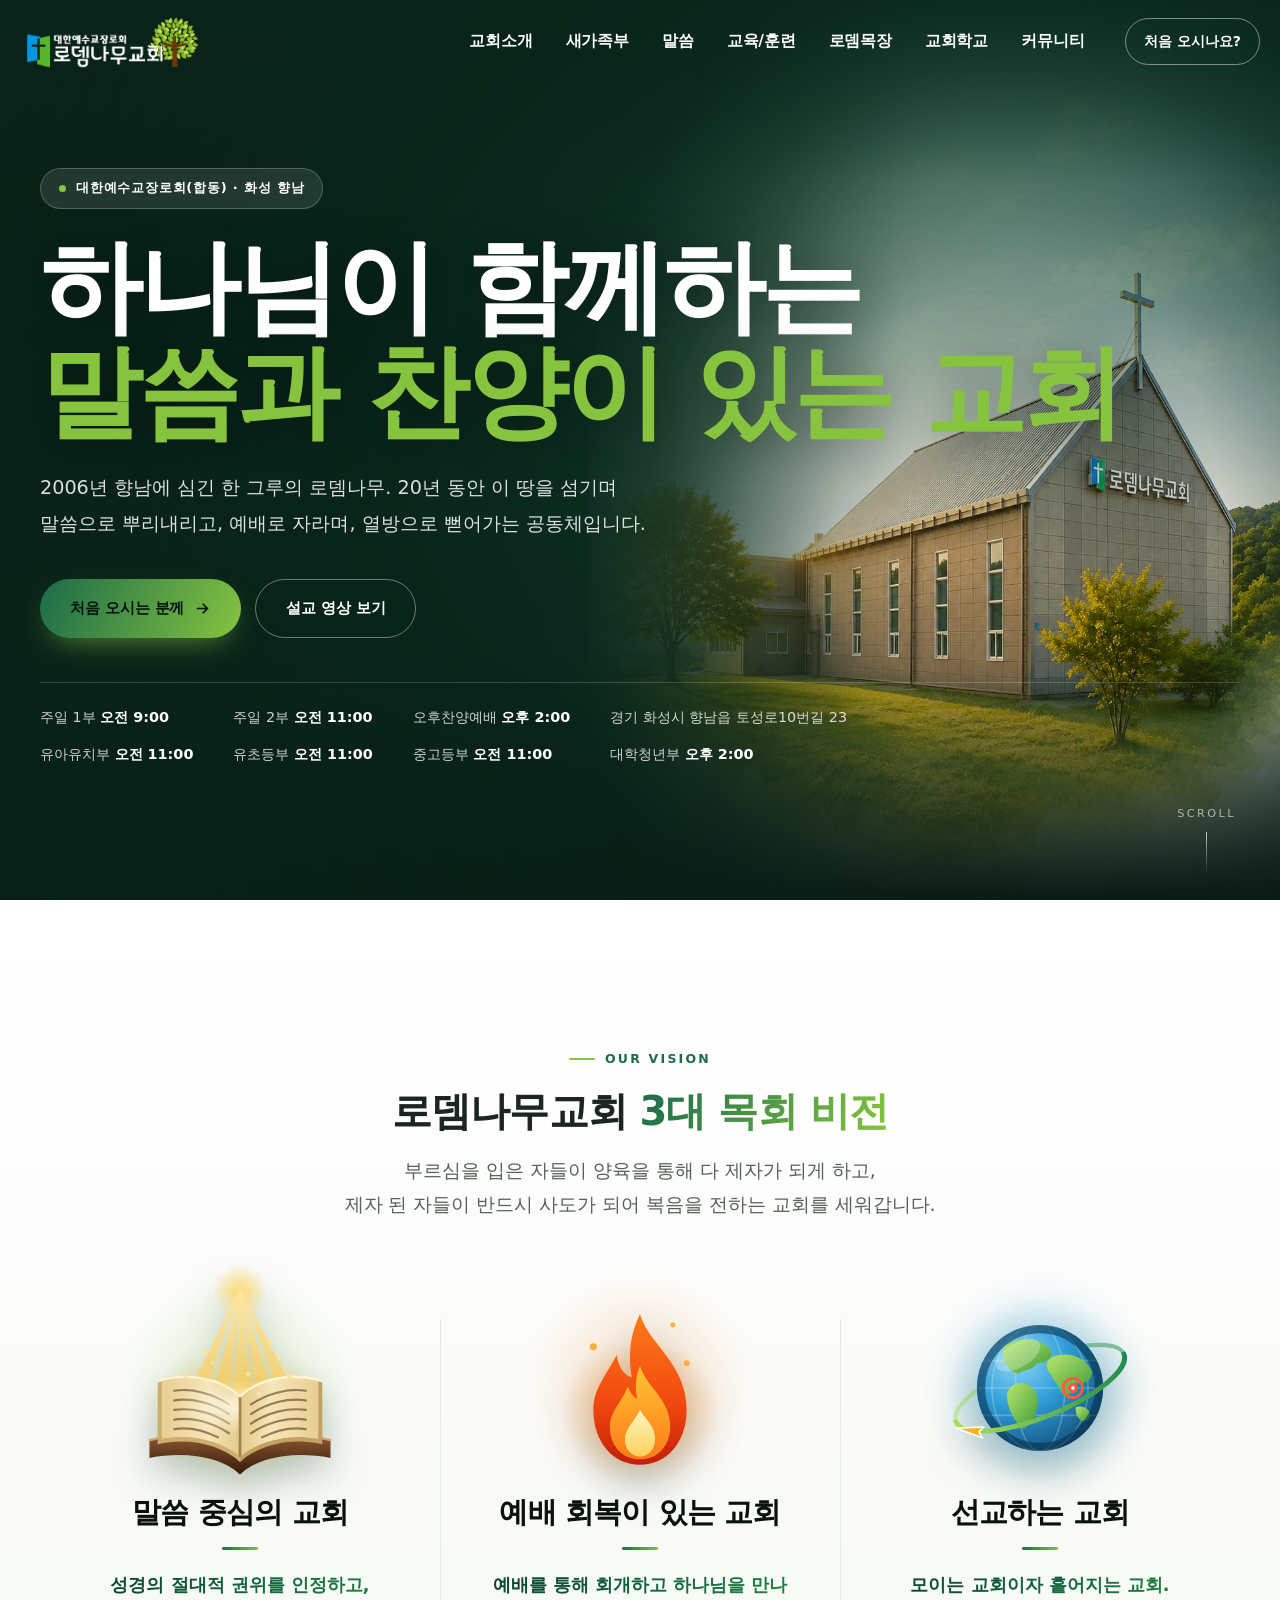
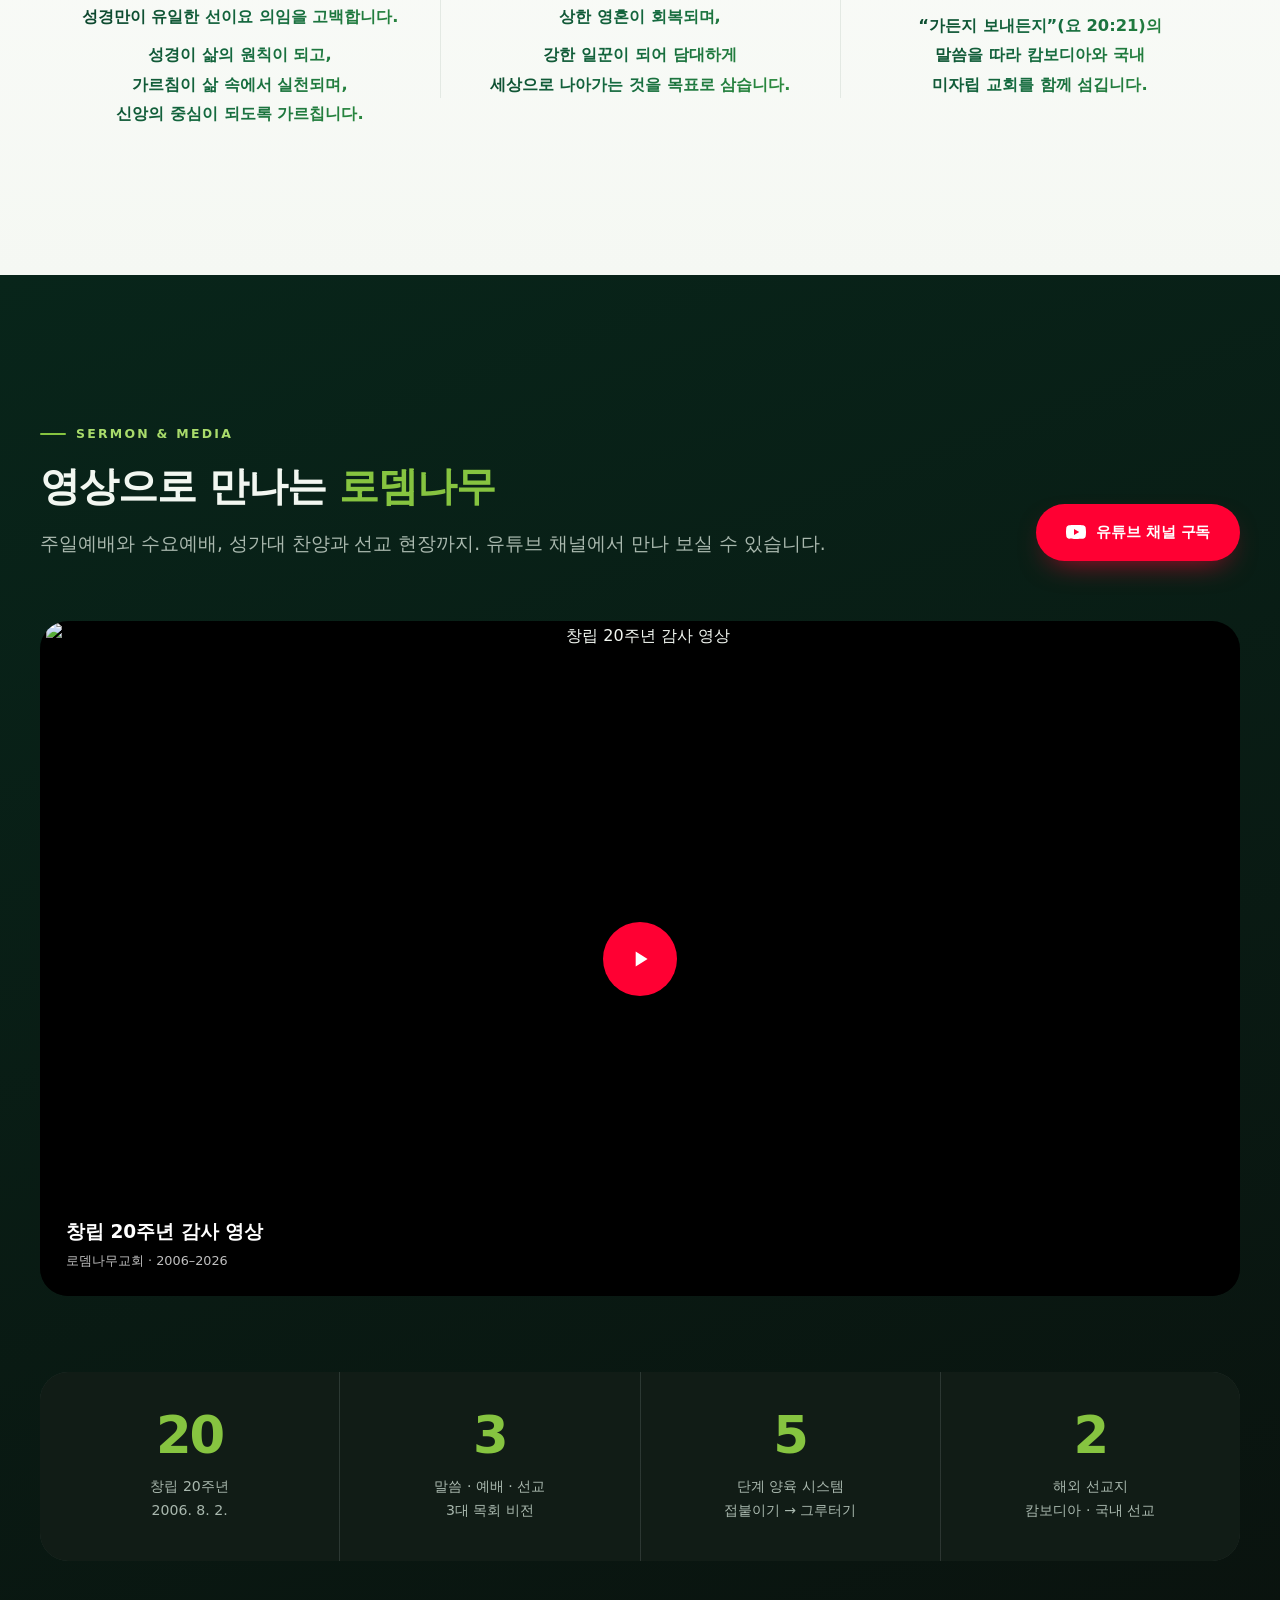
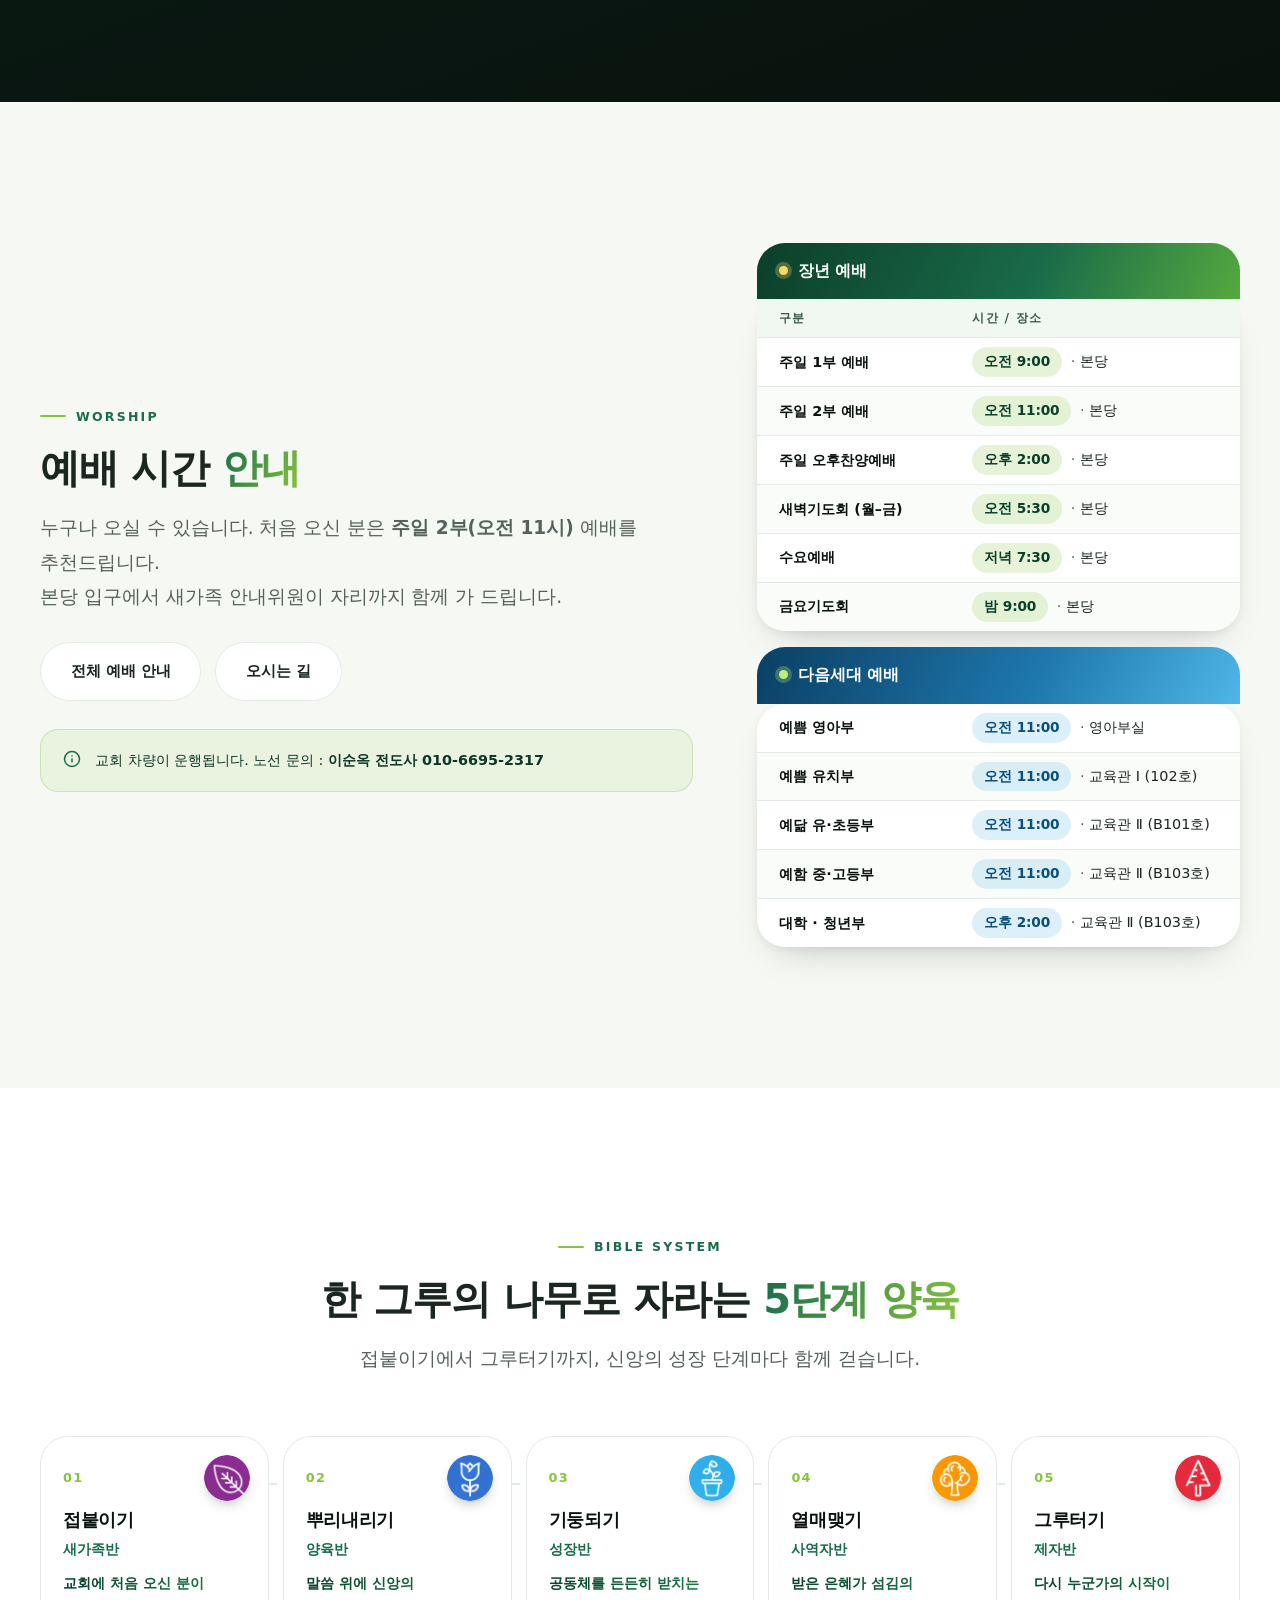
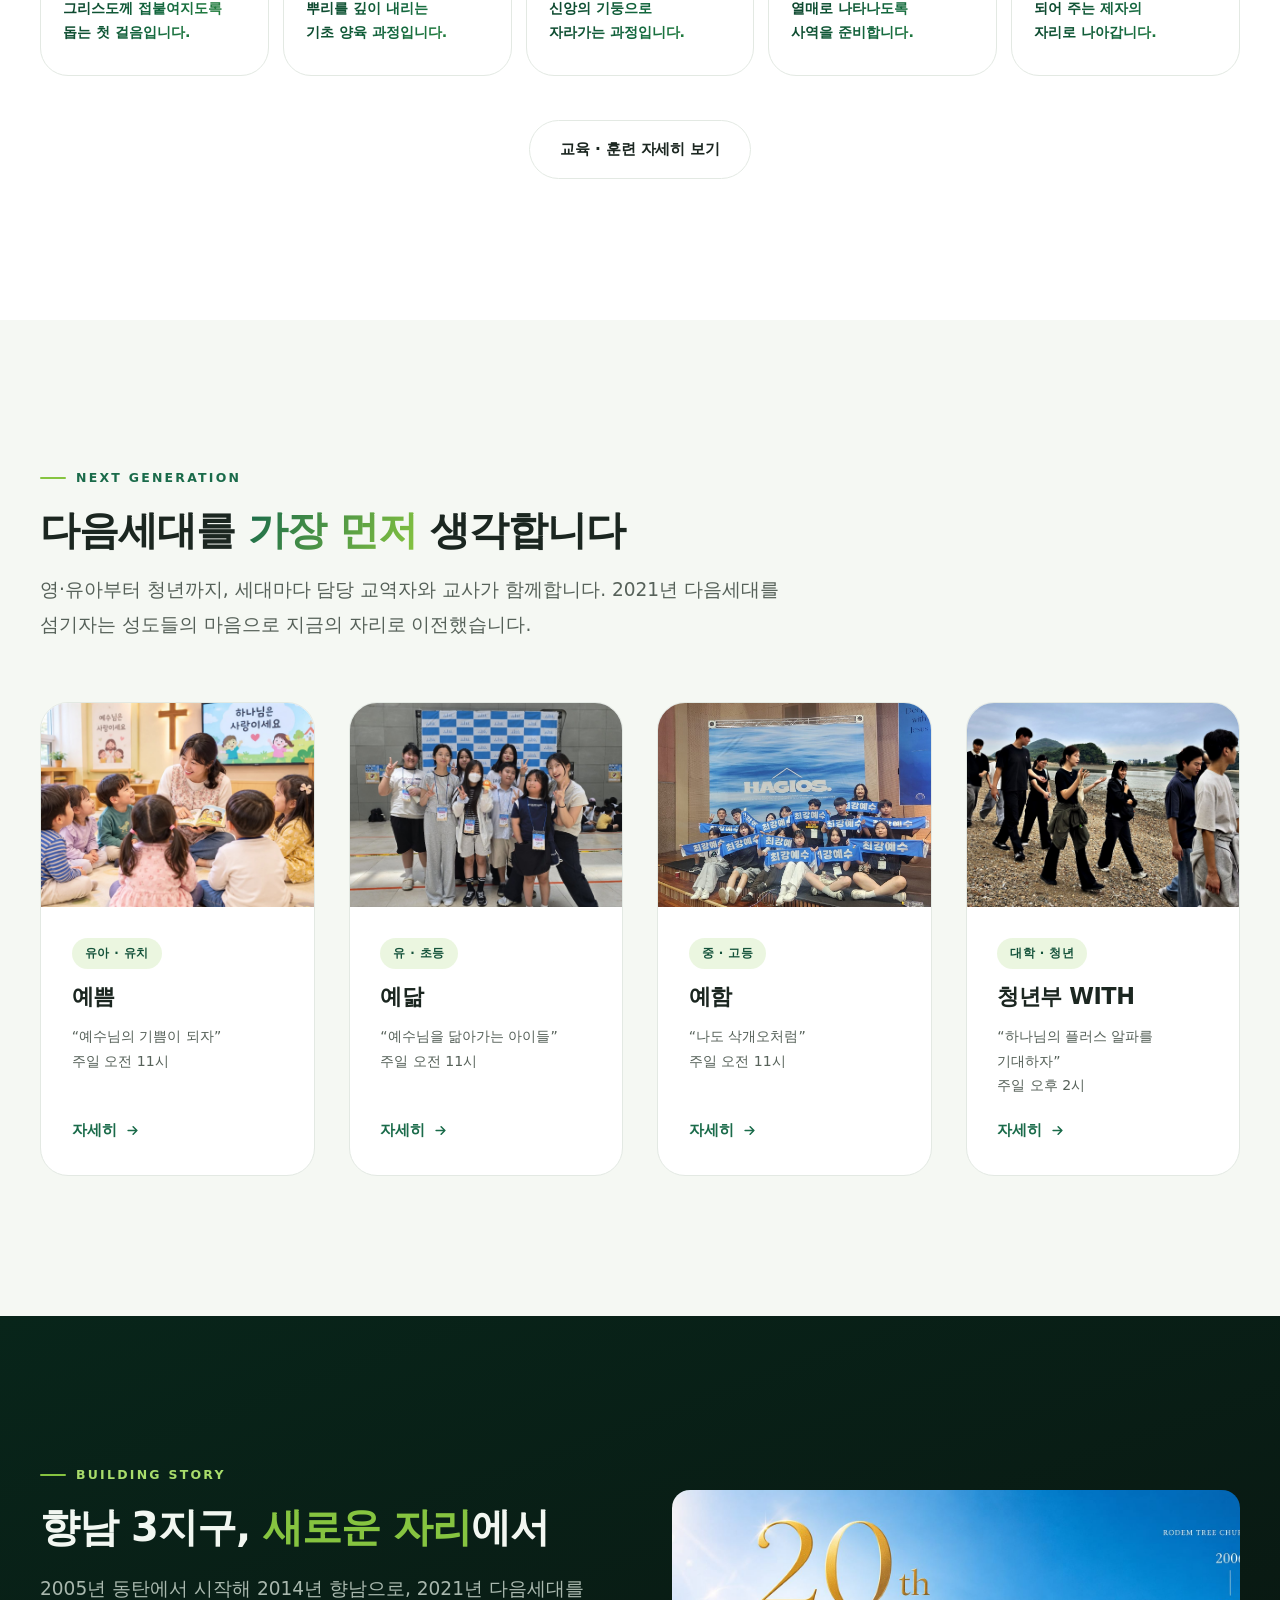
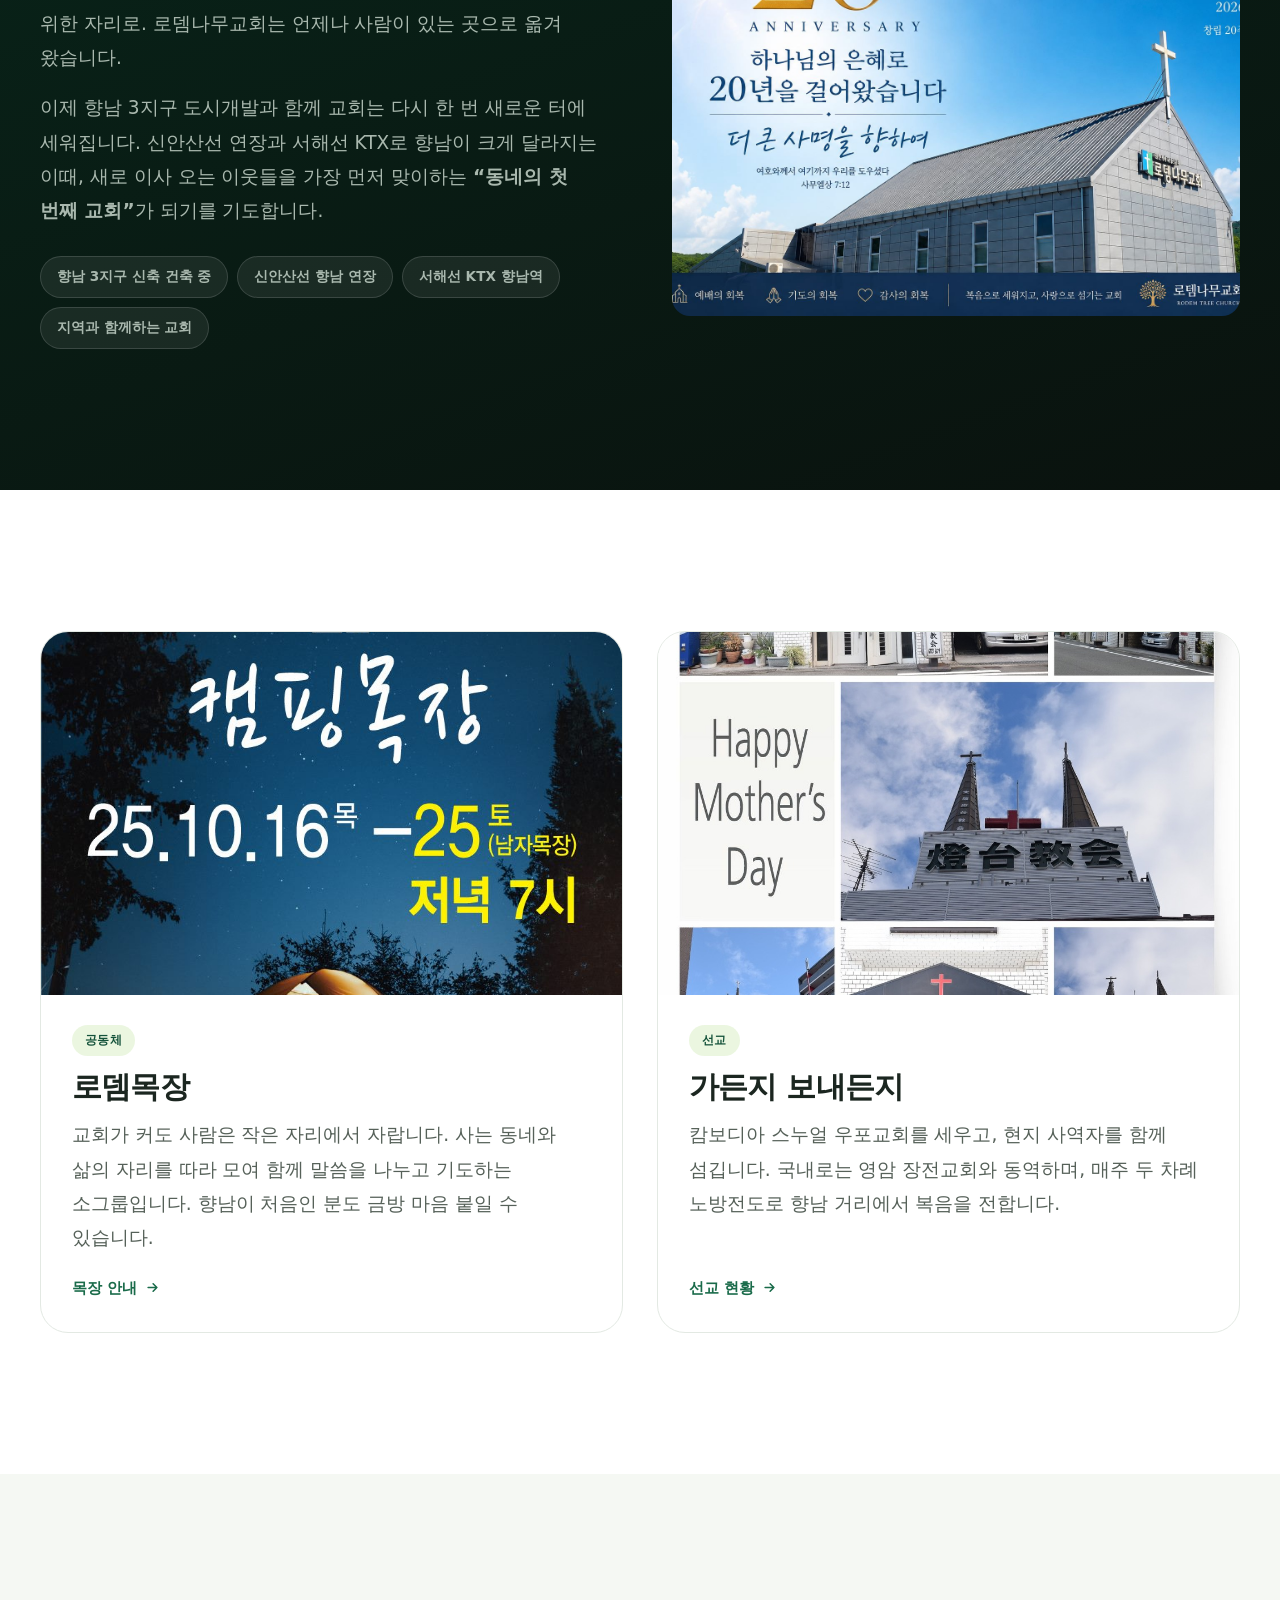
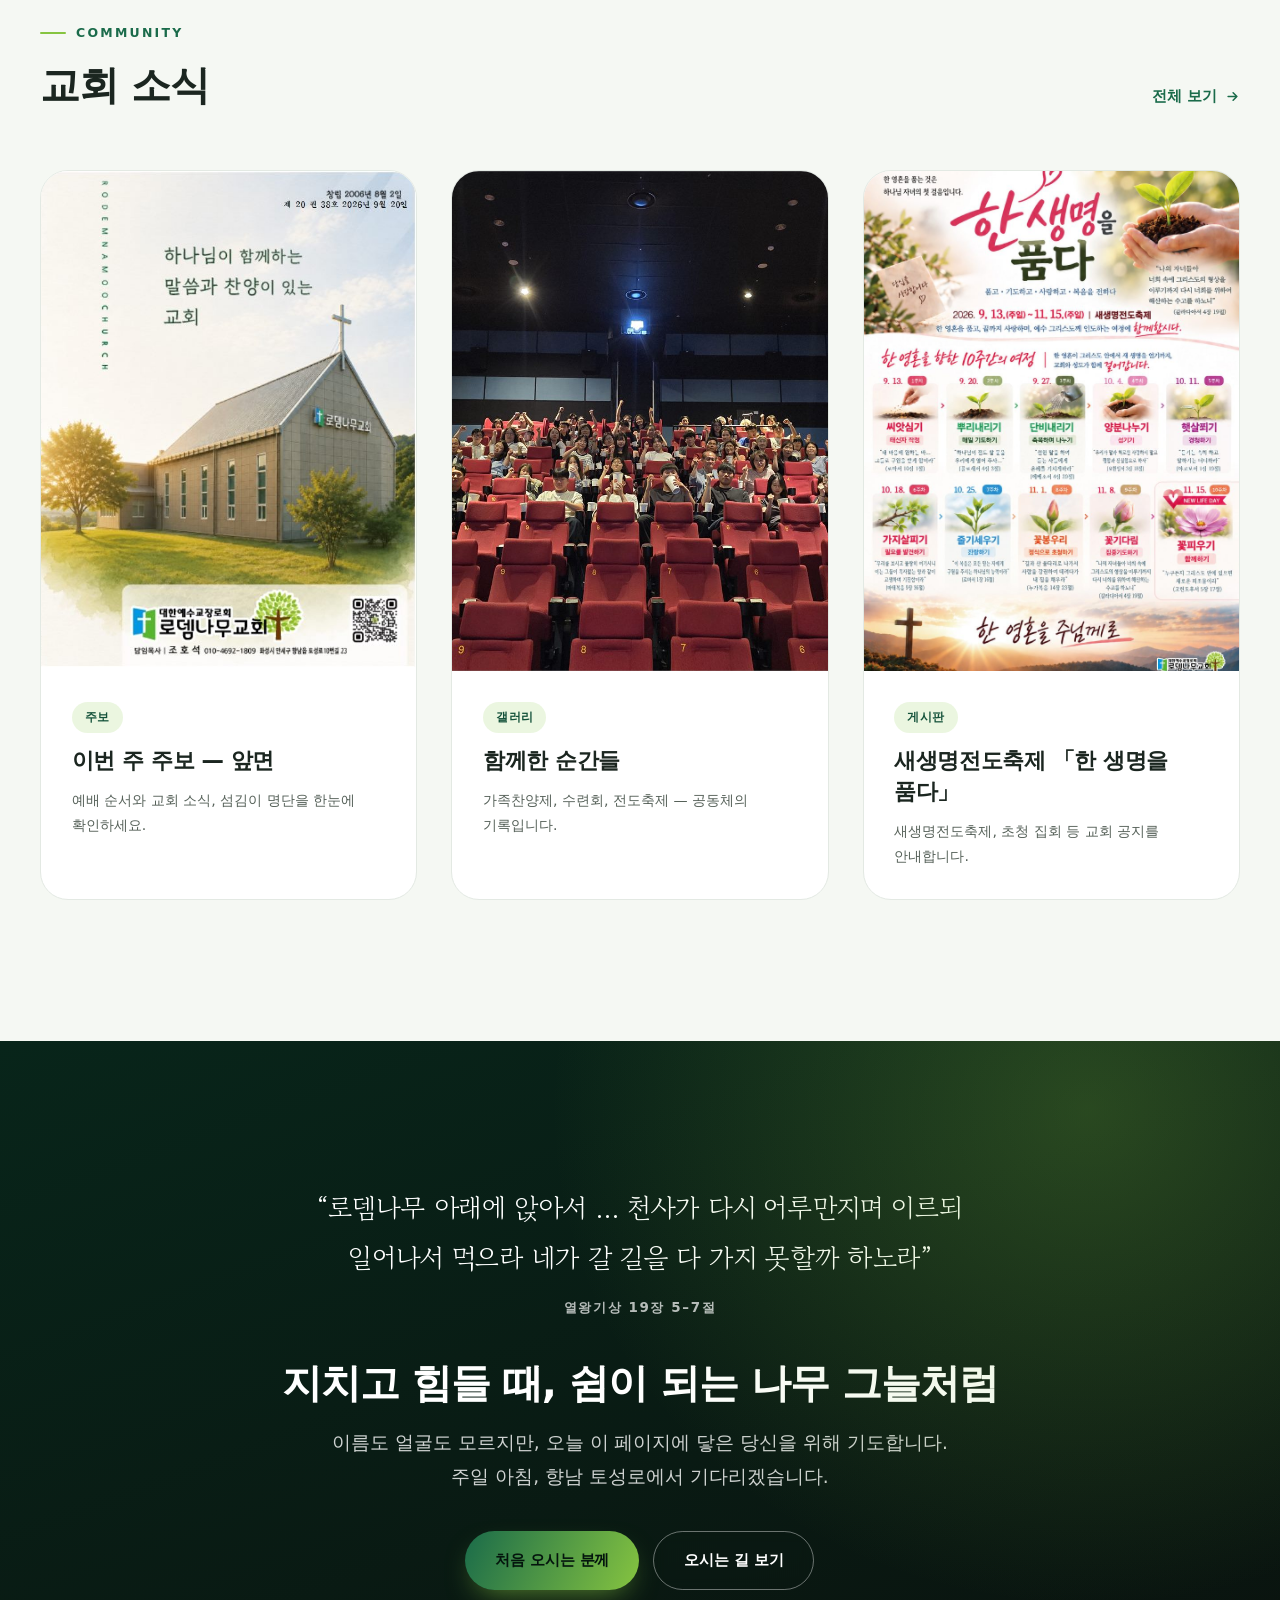
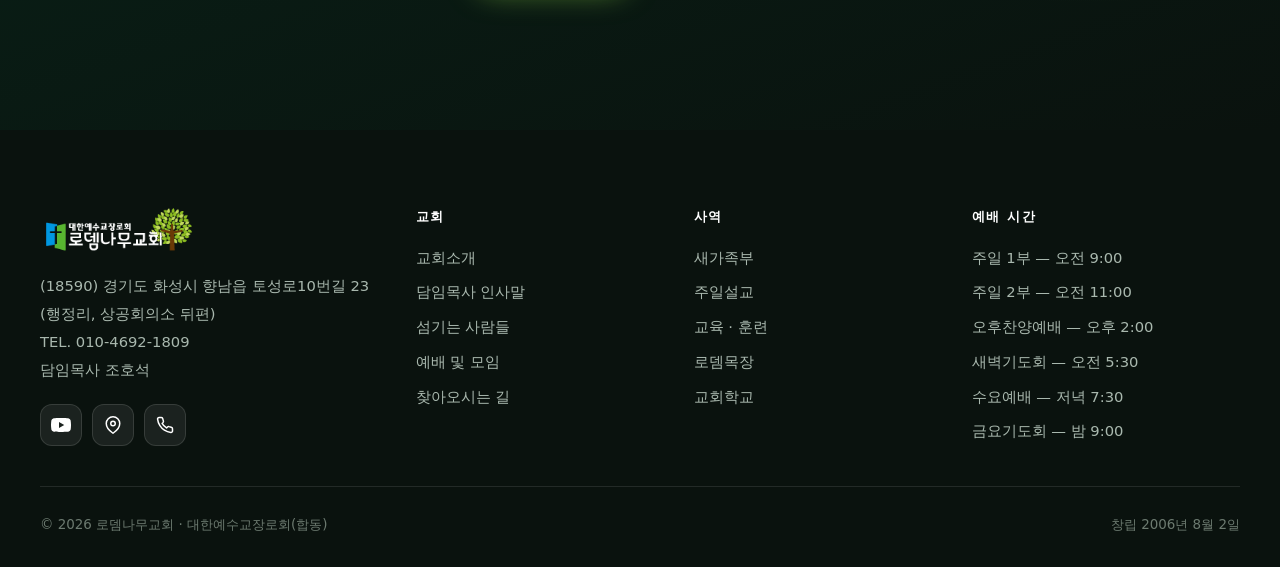
==== index.html @ 537e794e "Add files via upload" ====
<!DOCTYPE html>
<html lang="ko">
<head>
<meta charset="UTF-8">
<meta name="viewport" content="width=device-width, initial-scale=1">
<title>로뎀나무교회 | 화성 향남 · 대한예수교장로회(합동)</title>
<meta name="description" content="경기도 화성시 향남읍 로뎀나무교회입니다. 말씀 중심의 교회, 예배 회복이 있는 교회, 선교하는 교회. 주일 1부 오전 9시 · 2부 오전 11시 · 오후찬양예배 오후 2시. 향남에 처음 오신 분들을 환영합니다.">
<meta name="keywords" content="로뎀나무교회, 향남 교회, 화성 향남 교회, 향남읍 교회, 화성시 교회, 향남 3지구 교회, 예장합동, 조호석 목사">
<meta name="author" content="로뎀나무교회">
<!-- 카카오톡·페이스북 공유 미리보기 -->
<meta property="og:type" content="website">
<meta property="og:site_name" content="로뎀나무교회">
<meta property="og:title" content="로뎀나무교회 | 화성 향남 · 대한예수교장로회(합동)">
<meta property="og:description" content="말씀 중심의 교회, 예배 회복이 있는 교회, 선교하는 교회. 향남에서 만나는 따뜻한 신앙 공동체입니다.">
<meta property="og:image" content="https://www.rodemin.kr/assets/img/og-cover.jpg">
<meta property="og:locale" content="ko_KR">
<meta name="twitter:card" content="summary_large_image">
<link rel="canonical" href="https://www.rodemin.kr/">
<meta property="og:url" content="https://www.rodemin.kr/">
<meta name="naver-site-verification" content="ac98c6c6db49169717902a17b28e391344ef9845">
<meta name="theme-color" content="#08251A">

<link rel="icon" href="assets/img/logo.png">
<link rel="apple-touch-icon" href="assets/img/logo.png">
<link rel="preconnect" href="https://fonts.gstatic.com" crossorigin>
<link rel="preconnect" href="https://cdn.jsdelivr.net" crossorigin>
<link rel="stylesheet" href="assets/css/style.css">

<!-- 네이버·구글 검색 노출용 구조화 데이터 -->
<script type="application/ld+json">
{
  "@context": "https://schema.org",
  "@type": "Church",
  "name": "로뎀나무교회",
  "alternateName": "향남 로뎀나무교회",
  "url": "https://www.rodemin.kr/",
  "logo": "https://www.rodemin.kr/assets/img/logo.png",
  "image": "https://www.rodemin.kr/assets/img/og-cover.jpg",
  "description": "대한예수교장로회(합동) 소속, 경기도 화성시 향남읍의 교회입니다.",
  "telephone": "+82-10-4692-1809",
  "foundingDate": "2006-08-02",
  "address": {
    "@type": "PostalAddress",
    "streetAddress": "향남읍 토성로10번길 23",
    "addressLocality": "화성시",
    "addressRegion": "경기도",
    "postalCode": "18590",
    "addressCountry": "KR"
  },
  "sameAs": [
    "https://www.youtube.com/@%EB%A1%9C%EB%8E%80%EB%82%98%EB%AC%B4%EA%B5%90%ED%9A%8C-l2h"
  ],
  "openingHoursSpecification": [
    { "@type": "OpeningHoursSpecification", "dayOfWeek": "Sunday",    "opens": "09:00", "closes": "16:00" },
    { "@type": "OpeningHoursSpecification", "dayOfWeek": "Wednesday", "opens": "19:30", "closes": "21:00" },
    { "@type": "OpeningHoursSpecification", "dayOfWeek": "Friday",    "opens": "21:00", "closes": "23:00" }
  ]
}
</script>
</head>
<body>
<a class="skip" href="#main">본문 바로가기</a>

<!-- ===================== 헤더 ===================== -->
<header class="header">
  <div class="header__inner">
    <a class="brand" href="index.html" aria-label="로뎀나무교회 홈">
      <img class="brand__light" src="assets/img/logo-light.png" alt="로뎀나무교회" width="216" height="63">
      <img class="brand__dark" src="assets/img/logo.png" alt="로뎀나무교회" width="216" height="63">
    </a>

    <nav class="gnb-wrap" aria-label="주요 메뉴">
      <ul class="gnb">
        <li><a href="about.html">교회소개</a>
          <ul class="submenu">
            <li><a href="about.html#intro">교회소개</a></li>
            <li><a href="about.html#pastor">담임목사 인사말</a></li>
            <li><a href="about.html#people">섬기는 사람들</a></li>
            <li><a href="about.html#worship">예배 및 모임</a></li>
            <li><a href="about.html#location">찾아오시는 길</a></li>
          </ul>
        </li>
        <li><a href="newfamily.html">새가족부</a>
          <ul class="submenu"><li><a href="newfamily.html#welcome">환영합니다</a></li></ul>
        </li>
        <li><a href="sermons.html">말씀</a>
          <ul class="submenu"><li><a href="sermons.html#sunday">주일설교</a></li></ul>
        </li>
        <li><a href="training.html">교육/훈련</a>
          <ul class="submenu">
            <li><a href="training.html#step1">접붙이기(새가족반)</a></li>
            <li><a href="training.html#step2">뿌리내리기(양육반)</a></li>
            <li><a href="training.html#step3">기둥되기(성장반)</a></li>
            <li><a href="training.html#step4">열매맺기(사역자반)</a></li>
            <li><a href="training.html#step5">그루터기(제자반)</a></li>
          </ul>
        </li>
        <li><a href="mokjang.html">로뎀목장</a>
          <ul class="submenu"><li><a href="mokjang.html#mokjang">목장</a></li></ul>
        </li>
        <li><a href="school.html">교회학교</a>
          <ul class="submenu">
            <li><a href="school.html#yebbeum">예쁨/유아유치부</a></li>
            <li><a href="school.html#yedam">예닮/유초등부</a></li>
            <li><a href="school.html#yeham">예함/중고등부</a></li>
            <li><a href="school.html#youth">대학/청년부</a></li>
          </ul>
        </li>
        <li><a href="community.html">커뮤니티</a>
          <ul class="submenu">
            <li><a href="community.html#bulletin">주보</a></li>
            <li><a href="community.html#gallery">갤러리</a></li>
            <li><a href="community.html#board">게시판</a></li>
          </ul>
        </li>
      </ul>
    </nav>

    <a class="header__cta" href="newfamily.html">처음 오시나요?</a>
    <button class="nav-toggle" type="button" aria-label="메뉴 열기" aria-expanded="false">
      <span></span><span></span><span></span>
    </button>
  </div>
</header>

<main id="main">

<!-- ===================== 히어로 ===================== -->
<section class="hero">
  <!-- 배경: 오른쪽에 교회 전경 사진이 은은하게 녹아듭니다. 사진을 바꾸려면 assets/img/hero-church.jpg 를 교체하세요 -->
  <div class="hero__bg hero__bg--church">
    <div class="hero__church">
      <img src="assets/img/hero-church.jpg" alt="초록 언덕 위에 선 로뎀나무교회 예배당" width="1023" height="1537" fetchpriority="high" decoding="async">
    </div>
  </div>

  <div class="container hero__inner">
    <span class="hero__kicker"><span class="dot"></span>대한예수교장로회(합동) · 화성 향남</span>

    <h1 class="display hero__title">
      하나님이 함께하는<br>
      <span class="line-2">말씀과 찬양이 있는 교회</span>
    </h1>

    <p class="hero__sub">
      2006년 향남에 심긴 한 그루의 로뎀나무. 20년 동안 이 땅을 섬기며
      말씀으로 뿌리내리고, 예배로 자라며, 열방으로 뻗어가는 공동체입니다.
    </p>

    <div class="btn-row hero__actions">
      <a class="btn btn--primary" href="newfamily.html">
        처음 오시는 분께
        <svg width="17" height="17" viewBox="0 0 24 24" fill="none" stroke="currentColor" stroke-width="2.4" stroke-linecap="round" stroke-linejoin="round" aria-hidden="true"><path d="M5 12h14M13 6l6 6-6 6"/></svg>
      </a>
      <a class="btn btn--ghost" href="sermons.html">설교 영상 보기</a>
    </div>

    <dl class="hero__meta" data-worship="hero">
      <div><dt class="sr-only">주일 1부</dt><dd>주일 1부 <b>오전 9:00</b></dd></div>
      <div><dt class="sr-only">주일 2부</dt><dd>주일 2부 <b>오전 11:00</b></dd></div>
      <div><dt class="sr-only">오후찬양예배</dt><dd>오후찬양예배 <b>오후 2:00</b></dd></div>
      <div data-keep><dt class="sr-only">주소</dt><dd>경기 화성시 향남읍 토성로10번길 23</dd></div>
      <div><dt class="sr-only">유아유치부</dt><dd>유아유치부 <b>오전 11:00</b></dd></div>
      <div><dt class="sr-only">유초등부</dt><dd>유초등부 <b>오전 11:00</b></dd></div>
      <div><dt class="sr-only">중고등부</dt><dd>중고등부 <b>오전 11:00</b></dd></div>
      <div><dt class="sr-only">대학청년부</dt><dd>대학청년부 <b>오후 2:00</b></dd></div>
    </dl>
  </div>

  <span class="hero__scroll" aria-hidden="true">SCROLL<i></i></span>
</section>

<!-- ===================== 3대 목회 비전 ===================== -->
<section class="section vision">
  <div class="container">
    <div class="section-head section-head--center reveal">
      <span class="eyebrow">Our Vision</span>
      <h2 class="h2">로뎀나무교회 <span class="grad-text">3대 목회 비전</span></h2>
      <p class="lead">
        부르심을 입은 자들이 양육을 통해 다 제자가 되게 하고,<br>
        제자 된 자들이 반드시 사도가 되어 복음을 전하는 교회를 세워갑니다.
      </p>
    </div>

    <div class="vision__grid">
      <article class="vision__item reveal">
        <div class="vision__art vision__art--book" aria-hidden="true"><svg viewBox="0 0 140 140" fill="none">
<defs>
<linearGradient id="bkBeam" x1="0" y1="0" x2="0" y2="1"><stop offset="0" stop-color="#FFE9A6" stop-opacity=".95"/><stop offset=".7" stop-color="#FFC94D" stop-opacity=".56"/><stop offset="1" stop-color="#FFC94D" stop-opacity=".2"/></linearGradient>
<radialGradient id="bkGlow" cx=".5" cy=".5" r=".5"><stop offset="0" stop-color="#FFD766" stop-opacity=".9"/><stop offset="1" stop-color="#FFD766" stop-opacity="0"/></radialGradient>
<radialGradient id="bkHi" cx=".5" cy=".5" r=".5"><stop offset="0" stop-color="#FFFBE8" stop-opacity=".95"/><stop offset="1" stop-color="#FFFBE8" stop-opacity="0"/></radialGradient>
<linearGradient id="bkCv" x1="0" y1="0" x2="0" y2="1"><stop offset="0" stop-color="#8A5530"/><stop offset="1" stop-color="#341B0B"/></linearGradient>
<linearGradient id="bkPL" x1="0" y1="0" x2="1" y2="0"><stop offset="0" stop-color="#E9CE94"/><stop offset=".6" stop-color="#F6E5B8"/><stop offset="1" stop-color="#E4C989"/></linearGradient>
<linearGradient id="bkPR" x1="1" y1="0" x2="0" y2="0"><stop offset="0" stop-color="#E9CE94"/><stop offset=".6" stop-color="#F6E5B8"/><stop offset="1" stop-color="#E4C989"/></linearGradient>
</defs>
<ellipse class="v-pulse" cx="70" cy="86" rx="66" ry="46" fill="url(#bkGlow)"/>
<circle class="v-flare" cx="70" cy="0" r="20" fill="url(#bkGlow)"/>
<g class="v-rays">
<path class="v-beam v-beam--1" d="M70 -4L20 100L36 100Z" fill="url(#bkBeam)"/>
<path class="v-beam v-beam--2" d="M70 -4L44 100L60 100Z" fill="url(#bkBeam)"/>
<path class="v-beam v-beam--3" d="M70 -4L64 100L82 100Z" fill="url(#bkBeam)"/>
<path class="v-beam v-beam--4" d="M70 -4L86 100L102 100Z" fill="url(#bkBeam)"/>
<path class="v-beam v-beam--5" d="M70 -4L108 100L124 100Z" fill="url(#bkBeam)"/>
</g>
<path d="M4 108C30 102 56 106 70 120C84 106 110 102 136 108V121C110 116 84 120 70 133C56 120 30 116 4 121Z" fill="url(#bkCv)"/>
<path d="M4 108C30 102 56 106 70 120C84 106 110 102 136 108" stroke="#D9A94F" stroke-width="1.6" stroke-linecap="round"/>
<path d="M70 124C56 111 32 106 10 111V66C32 61 56 65 70 78Z" fill="#CDAE6E"/>
<path d="M70 124C84 111 108 106 130 111V66C108 61 84 65 70 78Z" fill="#C2A263"/>
<path d="M70 120C56 108 34 103 13 107V64C34 59 56 63 70 76Z" fill="url(#bkPL)"/>
<path d="M70 120C84 108 106 103 127 107V64C106 59 84 63 70 76Z" fill="url(#bkPR)"/>
<g stroke="#5E4020" stroke-opacity=".62" stroke-width="1.6" stroke-linecap="round">
<path d="M22 72C35 70 50 74 62 82M22 79C35 77 50 81 62 89M22 86C35 84 50 88 62 96M22 93C35 91 50 95 62 103M22 100C33 98 44 101 54 106"/>
<path d="M118 72C105 70 90 74 78 82M118 79C105 77 90 81 78 89M118 86C105 84 90 88 78 96M118 93C105 91 90 95 78 103M118 100C107 98 96 101 86 106"/>
</g>
<ellipse cx="66" cy="84" rx="42" ry="20" fill="url(#bkHi)" opacity=".85"/>
<g class="v-flip"><path d="M70 120C84 108 106 103 127 107V64C106 59 84 63 70 76Z" fill="url(#bkPR)"/><g stroke="#5E4020" stroke-opacity=".62" stroke-width="1.6" stroke-linecap="round"><path d="M118 72C105 70 90 74 78 82M118 79C105 77 90 81 78 89M118 86C105 84 90 88 78 96M118 93C105 91 90 95 78 103M118 100C107 98 96 101 86 106"/></g><path d="M127 64C106 59 84 63 70 76" stroke="#FFF6D8" stroke-opacity=".9" stroke-width="1.6" stroke-linecap="round"/><path class="v-flip-shade" d="M70 120C84 108 106 103 127 107V64C106 59 84 63 70 76Z" fill="#5A3A18"/></g>
<path d="M70 76V120" stroke="#8C6B3A" stroke-opacity=".75" stroke-width="2"/>
<path d="M13 64C34 59 56 63 70 76C84 63 106 59 127 64" stroke="#FFF6D8" stroke-opacity=".9" stroke-width="1.6" stroke-linecap="round"/>
<g fill="#FFE39A"><circle class="v-spark v-spark--c" cx="58" cy="70" r="1.5"/><circle class="v-spark" cx="76" cy="60" r="1.7"/><circle class="v-spark v-spark--b" cx="84" cy="74" r="1.4"/><circle class="v-spark v-spark--c" cx="50" cy="52" r="1.3"/><circle class="v-spark" cx="98" cy="48" r="1.4"/><circle class="v-spark" cx="44" cy="44" r="1.8"/><circle class="v-spark v-spark--b" cx="92" cy="36" r="1.5"/><circle class="v-spark v-spark--c" cx="64" cy="26" r="1.3"/><circle class="v-spark" cx="106" cy="62" r="1.6"/><circle class="v-spark v-spark--b" cx="30" cy="62" r="1.4"/></g>
</svg></div>
        <h3 class="vision__title">말씀 중심의 교회</h3>
        <p class="vision__txt">
          <span class="ln">성경의 절대적 권위를 인정하고,</span>
          <span class="ln">성경만이 유일한 선이요 의임을 고백합니다.</span>
          <span class="ln ln--gap">성경이 삶의 원칙이 되고,</span>
          <span class="ln">가르침이 삶 속에서 실천되며,</span>
          <span class="ln">신앙의 중심이 되도록 가르칩니다.</span>
        </p>
      </article>
      <article class="vision__item reveal" data-d="1">
        <div class="vision__art vision__art--fire" aria-hidden="true"><svg viewBox="0 0 140 140" fill="none">
<defs>
<linearGradient id="flA" x1=".5" y1="0" x2=".5" y2="1"><stop offset="0" stop-color="#FF7A1A"/><stop offset=".6" stop-color="#F0480F"/><stop offset="1" stop-color="#C21E0A"/></linearGradient>
<linearGradient id="flB" x1=".5" y1="0" x2=".5" y2="1"><stop offset="0" stop-color="#FFC531"/><stop offset="1" stop-color="#FF7A1A"/></linearGradient>
<linearGradient id="flC" x1=".5" y1="0" x2=".5" y2="1"><stop offset="0" stop-color="#FFF6C2"/><stop offset="1" stop-color="#FFD15A"/></linearGradient>
<radialGradient id="flGlow" cx=".5" cy=".5" r=".5"><stop offset="0" stop-color="#FF9A3D" stop-opacity=".6"/><stop offset="1" stop-color="#FF9A3D" stop-opacity="0"/></radialGradient>
</defs>
<ellipse class="v-pulse" cx="70" cy="86" rx="58" ry="52" fill="url(#flGlow)"/>
<g transform="translate(10 12)">
<path class="v-flame" d="M60 4C66 26 94 40 94 74C94 98 79 114 60 114C41 114 26 98 26 74C26 58 36 48 43 34C45 46 51 50 54 50C51 34 53 18 60 4Z" fill="url(#flA)"/>
<path class="v-flame v-flame--b" d="M60 42C65 58 82 66 82 86C82 100 73 110 60 110C47 110 38 100 38 86C38 75 47 68 51 57C54 64 58 66 58 66C56 58 57 49 60 42Z" fill="url(#flB)"/>
<path class="v-flame v-flame--c" d="M60 74C65 82 71 86 71 95C71 103 66 108 60 108C54 108 49 103 49 95C49 88 56 82 60 74Z" fill="url(#flC)"/>
</g>
<g fill="#FFB03A"><circle class="v-spark" cx="36" cy="40" r="2.6"/><circle class="v-spark v-spark--b" cx="104" cy="52" r="2.2"/><circle class="v-spark v-spark--c" cx="94" cy="24" r="1.8"/></g>
</svg></div>
        <h3 class="vision__title">예배 회복이 있는 교회</h3>
        <p class="vision__txt">
          <span class="ln">예배를 통해 회개하고 하나님을 만나</span>
          <span class="ln">상한 영혼이 회복되며,</span>
          <span class="ln ln--gap">강한 일꾼이 되어 담대하게</span>
          <span class="ln">세상으로 나아가는 것을 목표로 삼습니다.</span>
        </p>
      </article>
      <article class="vision__item reveal" data-d="2">
        <div class="vision__art vision__art--globe" aria-hidden="true"><svg viewBox="0 0 140 140" fill="none">
<defs>
<radialGradient id="glB" cx=".32" cy=".26" r=".9"><stop offset="0" stop-color="#8FDAF7"/><stop offset=".45" stop-color="#2E9BD6"/><stop offset="1" stop-color="#0B3F63"/></radialGradient>
<linearGradient id="glO" x1="0" y1="0" x2="1" y2="0"><stop offset="0" stop-color="#A6E05A"/><stop offset="1" stop-color="#1F8A4D"/></linearGradient>
<radialGradient id="glGlow" cx=".5" cy=".5" r=".5"><stop offset="0" stop-color="#5BC0EB" stop-opacity=".55"/><stop offset="1" stop-color="#5BC0EB" stop-opacity="0"/></radialGradient>
<linearGradient id="glLand" x1="0" y1="0" x2="1" y2="1"><stop offset="0" stop-color="#B7E86A"/><stop offset="1" stop-color="#3E9A3C"/></linearGradient>
<clipPath id="glClip"><circle cx="70" cy="70" r="46"/></clipPath>
</defs>
<circle class="v-pulse" cx="70" cy="70" r="68" fill="url(#glGlow)"/>
<g transform="rotate(-22 70 70)"><path d="M4 70A66 21 0 0 1 136 70" stroke="url(#glO)" stroke-opacity=".5" stroke-width="3" stroke-linecap="round"/></g>
<circle cx="70" cy="70" r="46" fill="url(#glB)"/>
<g clip-path="url(#glClip)">
<g stroke="#fff" stroke-opacity=".22" stroke-width="1.2"><ellipse cx="70" cy="70" rx="18" ry="46"/><ellipse cx="70" cy="70" rx="35" ry="46"/><path d="M24 70H116M28 50H112M28 90H112"/></g>
<path d="M44 40C54 32 68 33 76 40C82 46 76 52 68 52C64 58 58 56 54 60C48 58 40 50 44 40Z" fill="url(#glLand)"/>
<path d="M78 48C90 42 104 48 108 58C108 66 100 68 96 66C94 74 90 78 86 74C84 68 80 66 78 60C74 56 74 52 78 48Z" fill="url(#glLand)"/>
<path d="M50 68C58 64 66 68 68 76C70 86 64 96 58 100C52 96 46 84 46 76C46 72 48 70 50 68Z" fill="url(#glLand)"/>
<path d="M96 84C102 82 108 86 106 92C102 96 96 94 96 84Z" fill="url(#glLand)"/>
<ellipse cx="54" cy="46" rx="18" ry="9" transform="rotate(-30 54 46)" fill="#fff" fill-opacity=".26"/>
<circle cx="70" cy="70" r="46" stroke="#062C47" stroke-opacity=".55" stroke-width="12"/>
</g>
<g transform="translate(94 70)"><circle class="v-pin-ring" r="7" stroke="#FF5A3C" stroke-width="2"/><circle r="3.6" fill="#FF5A3C"/><circle r="1.3" fill="#fff"/></g>
<g transform="rotate(-22 70 70)"><path d="M4 70A66 21 0 0 0 136 70" stroke="url(#glO)" stroke-width="3.6" stroke-linecap="round"/>
<g><path d="M-9 4L11 0L-9 -4L-6 0Z" fill="#FFB020" stroke="#fff" stroke-width="1.2" stroke-linejoin="round"/><animateMotion dur="7s" repeatCount="indefinite" rotate="auto" path="M136 70A66 21 0 1 1 4 70A66 21 0 1 1 136 70"/></g></g>
</svg></div>
        <h3 class="vision__title">선교하는 교회</h3>
        <p class="vision__txt">
          <span class="ln">모이는 교회이자 흩어지는 교회.</span>
          <span class="ln ln--gap">“가든지 보내든지”(요 20:21)의</span>
          <span class="ln">말씀을 따라 캄보디아와 국내</span>
          <span class="ln">미자립 교회를 함께 섬깁니다.</span>
        </p>
      </article>
    </div>
  </div>
</section>
<!-- ===================== 말씀 / 유튜브 ===================== -->
<section class="section section--dark">
  <div class="container">
    <div class="section-head reveal" style="display:flex;flex-wrap:wrap;align-items:flex-end;justify-content:space-between;gap:24px;max-width:none">
      <div style="max-width:760px">
        <span class="eyebrow">Sermon &amp; Media</span>
        <h2 class="h2" style="margin-top:16px">영상으로 만나는 <span class="accent">로뎀나무</span></h2>
        <p class="lead" style="margin-top:16px">
          <span class="ln nowrap-pc">주일예배와 수요예배, 성가대 찬양과 선교 현장까지. 유튜브 채널에서 만나 보실 수 있습니다.</span>
        </p>
      </div>
      <a class="btn btn--yt" href="https://www.youtube.com/@%EB%A1%9C%EB%8E%80%EB%82%98%EB%AC%B4%EA%B5%90%ED%9A%8C-l2h" target="_blank" rel="noopener">
        <svg width="20" height="20" viewBox="0 0 24 24" fill="currentColor" aria-hidden="true"><path d="M23.5 6.2a3 3 0 0 0-2.1-2.1C19.5 3.6 12 3.6 12 3.6s-7.5 0-9.4.5A3 3 0 0 0 .5 6.2 31.3 31.3 0 0 0 0 12a31.3 31.3 0 0 0 .5 5.8 3 3 0 0 0 2.1 2.1c1.9.5 9.4.5 9.4.5s7.5 0 9.4-.5a3 3 0 0 0 2.1-2.1A31.3 31.3 0 0 0 24 12a31.3 31.3 0 0 0-.5-5.8zM9.6 15.6V8.4l6.3 3.6z"/></svg>
        유튜브 채널 구독
      </a>
    </div>

    <!-- 대표 영상 -->
    <button class="yt reveal" type="button" data-sermon="featured"
            data-video="sxh3OKbTaJM"
            data-title="창립 20주년 감사 영상"
            data-date="로뎀나무교회 · 2006–2026"></button>

    <!-- 사역 현황 -->
    <div class="stats reveal" style="margin-top:clamp(48px,6vw,76px)">
      <div class="stat"><div class="stat__num">20</div><div class="stat__label">창립 20주년<br>2006. 8. 2.</div></div>
      <div class="stat"><div class="stat__num">3</div><div class="stat__label">말씀 · 예배 · 선교<br>3대 목회 비전</div></div>
      <div class="stat"><div class="stat__num">5</div><div class="stat__label">단계 양육 시스템<br>접붙이기 → 그루터기</div></div>
      <div class="stat"><div class="stat__num">2</div><div class="stat__label">해외 선교지<br>캄보디아 · 국내 선교</div></div>
    </div>
  </div>
</section>

<!-- ===================== 예배 시간 ===================== -->
<section class="section section--cream">
  <div class="container">
    <div class="split split--wide-left">
      <div class="reveal">
        <span class="eyebrow">Worship</span>
        <h2 class="h2" style="margin-top:16px">예배 시간 <span class="grad-text">안내</span></h2>
        <p class="lead" style="margin-top:18px">
          누구나 오실 수 있습니다. 처음 오신 분은 <b>주일 2부(오전 11시)</b> 예배를 추천드립니다.<br>본당 입구에서 새가족 안내위원이 자리까지 함께 가 드립니다.
        </p>
        <div class="btn-row" style="margin-top:28px">
          <a class="btn btn--outline" href="about.html#worship">전체 예배 안내</a>
          <a class="btn btn--outline" href="about.html#location">오시는 길</a>
        </div>
        <div class="note" style="margin-top:28px">
          <svg width="18" height="18" viewBox="0 0 24 24" fill="none" stroke="currentColor" stroke-width="2" stroke-linecap="round" aria-hidden="true"><circle cx="12" cy="12" r="10"/><path d="M12 16v-4M12 8h.01"/></svg>
          <span>교회 차량이 운행됩니다. 노선 문의 : <b>이순옥 전도사 010-6695-2317</b></span>
        </div>
      </div>

      <div class="timetables reveal" data-d="1">
      <table class="timetable timetable--compact" data-worship="adult">
        <caption>장년 예배</caption>
        <thead>
          <tr><th scope="col">구분</th><th scope="col">시간 / 장소</th></tr>
        </thead>
        <tbody>
          <tr><th scope="row">주일 1부 예배</th><td><b>오전 9:00</b><span class="tt-place">본당</span></td></tr>
          <tr><th scope="row">주일 2부 예배</th><td><b>오전 11:00</b><span class="tt-place">본당</span></td></tr>
          <tr><th scope="row">주일 오후찬양예배</th><td><b>오후 2:00</b><span class="tt-place">본당</span></td></tr>
          <tr><th scope="row">새벽기도회 (월–금)</th><td><b>오전 5:30</b><span class="tt-place">본당</span></td></tr>
          <tr><th scope="row">수요예배</th><td><b>저녁 7:30</b><span class="tt-place">본당</span></td></tr>
          <tr><th scope="row">금요기도회</th><td><b>밤 9:00</b><span class="tt-place">본당</span></td></tr>
        </tbody>
      </table>

      <table class="timetable timetable--compact" data-worship="nextgen">
        <caption>다음세대 예배</caption>
        <thead class="sr-only">
          <tr><th scope="col">부서</th><th scope="col">시간 / 장소</th></tr>
        </thead>
        <tbody>
          <tr><th scope="row">예쁨 영아부</th><td><b>오전 11:00</b><span class="tt-place">영아부실</span></td></tr>
          <tr><th scope="row">예쁨 유치부</th><td><b>오전 11:00</b><span class="tt-place">교육관 Ⅰ (102호)</span></td></tr>
          <tr><th scope="row">예닮 유·초등부</th><td><b>오전 11:00</b><span class="tt-place">교육관 Ⅱ (B101호)</span></td></tr>
          <tr><th scope="row">예함 중·고등부</th><td><b>오전 11:00</b><span class="tt-place">교육관 Ⅱ (B103호)</span></td></tr>
          <tr><th scope="row">대학 · 청년부</th><td><b>오후 2:00</b><span class="tt-place">교육관 Ⅱ (B103호)</span></td></tr>
        </tbody>
      </table>
      </div>
    </div>
  </div>
</section>

<!-- ===================== 양육 5단계 ===================== -->
<section class="section">
  <div class="container">
    <div class="section-head section-head--center reveal">
      <span class="eyebrow">Bible System</span>
      <h2 class="h2">한 그루의 나무로 자라는<br class="br-m"> <span class="grad-text">5단계 양육</span></h2>
      <p class="lead">접붙이기에서 그루터기까지, 신앙의 성장 단계마다 함께 걷습니다.</p>
    </div>

    <ol class="steps">
      <li class="step reveal">
        <img class="step__icon" src="assets/img/step-icon-1.png" alt="" width="48" height="48" loading="lazy" decoding="async">
        <h3>접붙이기</h3>
        <p class="small muted" style="margin-top:2px">새가족반</p>
        <p>교회에 처음 오신 분이 그리스도께 접붙여지도록 돕는 첫 걸음입니다.</p>
      </li>
      <li class="step reveal" data-d="1">
        <img class="step__icon" src="assets/img/step-icon-2.png" alt="" width="48" height="48" loading="lazy" decoding="async">
        <h3>뿌리내리기</h3>
        <p class="small muted" style="margin-top:2px">양육반</p>
        <p>말씀 위에 신앙의 뿌리를 깊이 내리는 기초 양육 과정입니다.</p>
      </li>
      <li class="step reveal" data-d="2">
        <img class="step__icon" src="assets/img/step-icon-3.png" alt="" width="48" height="48" loading="lazy" decoding="async">
        <h3>기둥되기</h3>
        <p class="small muted" style="margin-top:2px">성장반</p>
        <p>공동체를 든든히 받치는 신앙의 기둥으로 자라가는 과정입니다.</p>
      </li>
      <li class="step reveal" data-d="3">
        <img class="step__icon" src="assets/img/step-icon-4.png" alt="" width="48" height="48" loading="lazy" decoding="async">
        <h3>열매맺기</h3>
        <p class="small muted" style="margin-top:2px">사역자반</p>
        <p>받은 은혜가 섬김의 열매로 나타나도록 사역을 준비합니다.</p>
      </li>
      <li class="step reveal" data-d="4">
        <img class="step__icon" src="assets/img/step-icon-5.png" alt="" width="48" height="48" loading="lazy" decoding="async">
        <h3>그루터기</h3>
        <p class="small muted" style="margin-top:2px">제자반</p>
        <p>다시 누군가의 시작이 되어 주는 제자의 자리로 나아갑니다.</p>
      </li>
    </ol>

    <div class="btn-row reveal" style="justify-content:center;margin-top:44px">
      <a class="btn btn--outline" href="training.html">교육 · 훈련 자세히 보기</a>
    </div>
  </div>
</section>

<!-- ===================== 다음세대 ===================== -->
<section class="section section--cream">
  <div class="container">
    <div class="section-head reveal">
      <span class="eyebrow">Next Generation</span>
      <h2 class="h2">다음세대를 <span class="grad-text">가장 먼저</span> 생각합니다</h2>
      <p class="lead">
        영·유아부터 청년까지, 세대마다 담당 교역자와 교사가 함께합니다.
        2021년 다음세대를 섬기자는 성도들의 마음으로 지금의 자리로 이전했습니다.
      </p>
    </div>

    <div class="grid grid-4">
      <article class="card reveal">
        <figure class="photo photo--flat" style="--ratio:4/3"
                data-photo="assets/img/school-yebbeum.jpg"
                data-label="예쁨 유아·유치부 활동 사진"
                data-size="가로형 1200×900px 이상"></figure>
        <div class="card__body">
          <span class="card__tag">유아 · 유치</span>
          <h3 class="h3">예쁨</h3>
          <p class="muted small">“예수님의 기쁨이 되자”<br>주일 오전 11시</p>
          <p class="card__foot"><a class="link-more" href="school.html#yebbeum">자세히 <svg width="15" height="15" viewBox="0 0 24 24" fill="none" stroke="currentColor" stroke-width="2.5" stroke-linecap="round" stroke-linejoin="round" aria-hidden="true"><path d="M5 12h14M13 6l6 6-6 6"/></svg></a></p>
        </div>
      </article>

      <article class="card reveal" data-d="1">
        <figure class="photo photo--flat" style="--ratio:4/3"
                data-photo="assets/img/school-yedam.jpg"
                data-label="예닮 유·초등부 활동 사진"
                data-size="가로형 1200×900px 이상"></figure>
        <div class="card__body">
          <span class="card__tag">유 · 초등</span>
          <h3 class="h3">예닮</h3>
          <p class="muted small">“예수님을 닮아가는 아이들”<br>주일 오전 11시</p>
          <p class="card__foot"><a class="link-more" href="school.html#yedam">자세히 <svg width="15" height="15" viewBox="0 0 24 24" fill="none" stroke="currentColor" stroke-width="2.5" stroke-linecap="round" stroke-linejoin="round" aria-hidden="true"><path d="M5 12h14M13 6l6 6-6 6"/></svg></a></p>
        </div>
      </article>

      <article class="card reveal" data-d="2">
        <figure class="photo photo--flat" style="--ratio:4/3"
                data-photo="assets/img/school-yeham.jpg"
                data-label="예함 중·고등부 활동 사진"
                data-size="가로형 1200×900px 이상"></figure>
        <div class="card__body">
          <span class="card__tag">중 · 고등</span>
          <h3 class="h3">예함</h3>
          <p class="muted small">“나도 삭개오처럼”<br>주일 오전 11시</p>
          <p class="card__foot"><a class="link-more" href="school.html#yeham">자세히 <svg width="15" height="15" viewBox="0 0 24 24" fill="none" stroke="currentColor" stroke-width="2.5" stroke-linecap="round" stroke-linejoin="round" aria-hidden="true"><path d="M5 12h14M13 6l6 6-6 6"/></svg></a></p>
        </div>
      </article>

      <article class="card reveal" data-d="3">
        <figure class="photo photo--flat" style="--ratio:4/3"
                data-photo="assets/img/school-youth.jpg"
                data-label="대학·청년부 활동 사진"
                data-size="가로형 1200×900px 이상"></figure>
        <div class="card__body">
          <span class="card__tag">대학 · 청년</span>
          <h3 class="h3">청년부 WITH</h3>
          <p class="muted small">“하나님의 플러스 알파를 기대하자”<br>주일 오후 2시</p>
          <p class="card__foot"><a class="link-more" href="school.html#youth">자세히 <svg width="15" height="15" viewBox="0 0 24 24" fill="none" stroke="currentColor" stroke-width="2.5" stroke-linecap="round" stroke-linejoin="round" aria-hidden="true"><path d="M5 12h14M13 6l6 6-6 6"/></svg></a></p>
        </div>
      </article>
    </div>
  </div>
</section>

<!-- ===================== 새 성전 건축 ===================== -->
<section class="section section--dark">
  <div class="container">
    <div class="split">
      <div class="reveal">
        <span class="eyebrow">Building Story</span>
        <h2 class="h2" style="margin-top:16px">향남 3지구, <span class="accent">새로운 자리</span>에서</h2>
        <p class="lead" style="margin-top:20px">
          2005년 동탄에서 시작해 2014년 향남으로, 2021년 다음세대를 위한 자리로.
          로뎀나무교회는 언제나 사람이 있는 곳으로 옮겨 왔습니다.
        </p>
        <p class="lead" style="margin-top:16px">
          이제 향남 3지구 도시개발과 함께 교회는 다시 한 번 새로운 터에 세워집니다.
          신안산선 연장과 서해선 KTX로 향남이 크게 달라지는 이때,
          새로 이사 오는 이웃들을 가장 먼저 맞이하는 <b>“동네의 첫 번째 교회”</b>가 되기를 기도합니다.
        </p>
        <div class="chip-row" style="margin-top:28px">
          <span class="chip">향남 3지구 신축 건축 중</span>
          <span class="chip">신안산선 향남 연장</span>
          <span class="chip">서해선 KTX 향남역</span>
          <span class="chip">지역과 함께하는 교회</span>
        </div>
      </div>

      <figure class="photo reveal" data-d="1" style="--ratio:4/3"
              data-photo="assets/img/building.jpg"
              data-label="새 성전 조감도 또는 건축 현장 사진"
              data-size="가로형 1600×1200px 이상"></figure>
    </div>
  </div>
</section>

<!-- ===================== 목장 & 선교 ===================== -->
<section class="section">
  <div class="container">
    <div class="grid grid-2">
      <article class="card reveal">
        <figure class="photo photo--flat" style="--ratio:16/10"
                data-photo="assets/img/mokjang.jpg"
                data-label="로뎀목장 모임 사진"
                data-size="가로형 1600×1000px 이상"></figure>
        <div class="card__body">
          <span class="card__tag">공동체</span>
          <h3 class="h2" style="font-size:clamp(1.4rem,2.4vw,1.9rem)">로뎀목장</h3>
          <p class="lead">
            교회가 커도 사람은 작은 자리에서 자랍니다.
            사는 동네와 삶의 자리를 따라 모여 함께 말씀을 나누고 기도하는 소그룹입니다.
            향남이 처음인 분도 금방 마음 붙일 수 있습니다.
          </p>
          <p class="card__foot"><a class="link-more" href="mokjang.html">목장 안내 <svg width="15" height="15" viewBox="0 0 24 24" fill="none" stroke="currentColor" stroke-width="2.5" stroke-linecap="round" stroke-linejoin="round" aria-hidden="true"><path d="M5 12h14M13 6l6 6-6 6"/></svg></a></p>
        </div>
      </article>

      <article class="card reveal" data-d="1">
        <figure class="photo photo--flat" style="--ratio:16/10"
                data-photo="assets/img/mission.jpg"
                data-label="캄보디아 선교 현장 사진"
                data-size="가로형 1600×1000px 이상"></figure>
        <div class="card__body">
          <span class="card__tag">선교</span>
          <h3 class="h2" style="font-size:clamp(1.4rem,2.4vw,1.9rem)">가든지 보내든지</h3>
          <p class="lead">
            캄보디아 스누얼 우포교회를 세우고, 현지 사역자를 함께 섬깁니다.
            국내로는 영암 장전교회와 동역하며, 매주 두 차례 노방전도로
            향남 거리에서 복음을 전합니다.
          </p>
          <p class="card__foot"><a class="link-more" href="about.html#mission">선교 현황 <svg width="15" height="15" viewBox="0 0 24 24" fill="none" stroke="currentColor" stroke-width="2.5" stroke-linecap="round" stroke-linejoin="round" aria-hidden="true"><path d="M5 12h14M13 6l6 6-6 6"/></svg></a></p>
        </div>
      </article>
    </div>
  </div>
</section>

<!-- ===================== 커뮤니티 ===================== -->
<section class="section section--cream">
  <div class="container">
    <div class="section-head reveal" style="display:flex;flex-wrap:wrap;align-items:flex-end;justify-content:space-between;gap:20px;max-width:none">
      <div>
        <span class="eyebrow">Community</span>
        <h2 class="h2" style="margin-top:16px">교회 소식</h2>
      </div>
      <a class="link-more" href="community.html">전체 보기
        <svg width="15" height="15" viewBox="0 0 24 24" fill="none" stroke="currentColor" stroke-width="2.5" stroke-linecap="round" stroke-linejoin="round" aria-hidden="true"><path d="M5 12h14M13 6l6 6-6 6"/></svg>
      </a>
    </div>

    <div class="grid grid-3">
      <a class="card reveal" href="community.html#bulletin" data-home-news="bulletin">
        <figure class="photo photo--flat" style="--ratio:3/4; --pos:100% 0%"
                data-photo="assets/img/uploads/bulletin-1.jpg"
                data-label="최근 주보 표지 이미지"
                data-size="세로형 900×1200px 이상"></figure>
        <div class="card__body">
          <span class="card__tag">주보</span>
          <h3 class="h3">이번 주 주보</h3>
          <p class="muted small">예배 순서와 교회 소식, 섬김이 명단을 한눈에 확인하세요.</p>
        </div>
      </a>

      <a class="card reveal" data-d="1" href="community.html#gallery" data-home-news="gallery">
        <figure class="photo photo--flat" style="--ratio:3/4"
                data-photo="assets/img/gallery-1.jpg"
                data-label="갤러리 대표 사진 (행사·수련회 등)"
                data-size="세로형 900×1200px 이상"></figure>
        <div class="card__body">
          <span class="card__tag">갤러리</span>
          <h3 class="h3">함께한 순간들</h3>
          <p class="muted small">가족찬양제, 수련회, 전도축제 — 공동체의 기록입니다.</p>
        </div>
      </a>

      <a class="card reveal" data-d="2" href="community.html#board" data-home-news="board">
        <figure class="photo photo--flat" style="--ratio:3/4"
                data-photo="assets/img/board-latest.jpg"
                data-label="게시판 대표 이미지 (전도축제 포스터 등)"
                data-size="세로형 900×1200px 이상"></figure>
        <div class="card__body">
          <span class="card__tag">게시판</span>
          <h3 class="h3">공지 · 행사</h3>
          <p class="muted small">새생명전도축제, 초청 집회 등 교회 공지를 안내합니다.</p>
        </div>
      </a>
    </div>
  </div>
</section>

<!-- ===================== CTA ===================== -->
<section class="section cta-band">
  <div class="container-narrow" style="text-align:center">
    <p class="verse reveal" style="color:#fff">
      “로뎀나무 아래에 앉아서 … 천사가 다시 어루만지며 이르되<br>일어나서 먹으라 네가 갈 길을 다 가지 못할까 하노라”
      <cite>열왕기상 19장 5–7절</cite>
    </p>
    <h2 class="h2 reveal" style="margin-top:44px">지치고 힘들 때, 쉼이 되는 나무 그늘처럼</h2>
    <p class="lead reveal" style="margin-top:18px;color:rgba(255,255,255,.8)">
      이름도 얼굴도 모르지만, 오늘 이 페이지에 닿은 당신을 위해 기도합니다.<br>
      주일 아침, 향남 토성로에서 기다리겠습니다.
    </p>
    <div class="btn-row reveal" style="justify-content:center;margin-top:36px">
      <a class="btn btn--primary" href="newfamily.html">처음 오시는 분께</a>
      <a class="btn btn--ghost" href="about.html#location">오시는 길 보기</a>
    </div>
  </div>
</section>

</main>

<!-- ===================== 푸터 ===================== -->
<footer class="footer">
  <div class="container">
    <div class="footer__top">
      <div>
        <img class="footer__logo" src="assets/img/logo-light.png" alt="로뎀나무교회" width="216" height="63">
        <address>
          (18590) 경기도 화성시 향남읍 토성로10번길 23<br>
          (행정리, 상공회의소 뒤편)<br>
          TEL. <a href="tel:01046921809">010-4692-1809</a><br>
          담임목사 조호석
        </address>
        <div class="sns">
          <a href="https://www.youtube.com/@%EB%A1%9C%EB%8E%80%EB%82%98%EB%AC%B4%EA%B5%90%ED%9A%8C-l2h" target="_blank" rel="noopener" aria-label="유튜브 채널">
            <svg width="20" height="20" viewBox="0 0 24 24" fill="currentColor" aria-hidden="true"><path d="M23.5 6.2a3 3 0 0 0-2.1-2.1C19.5 3.6 12 3.6 12 3.6s-7.5 0-9.4.5A3 3 0 0 0 .5 6.2 31.3 31.3 0 0 0 0 12a31.3 31.3 0 0 0 .5 5.8 3 3 0 0 0 2.1 2.1c1.9.5 9.4.5 9.4.5s7.5 0 9.4-.5a3 3 0 0 0 2.1-2.1A31.3 31.3 0 0 0 24 12a31.3 31.3 0 0 0-.5-5.8zM9.6 15.6V8.4l6.3 3.6z"/></svg>
          </a>
          <a href="https://map.naver.com/p/search/%ED%99%94%EC%84%B1%20%ED%96%A5%EB%82%A8%20%EB%A1%9C%EB%8E%80%EB%82%98%EB%AC%B4%EA%B5%90%ED%9A%8C" target="_blank" rel="noopener" aria-label="네이버 지도에서 보기">
            <svg width="18" height="18" viewBox="0 0 24 24" fill="none" stroke="currentColor" stroke-width="2" stroke-linecap="round" stroke-linejoin="round" aria-hidden="true"><path d="M21 10c0 7-9 13-9 13S3 17 3 10a9 9 0 0 1 18 0z"/><circle cx="12" cy="10" r="3"/></svg>
          </a>
          <a href="tel:01046921809" aria-label="교회로 전화하기">
            <svg width="18" height="18" viewBox="0 0 24 24" fill="none" stroke="currentColor" stroke-width="2" stroke-linecap="round" stroke-linejoin="round" aria-hidden="true"><path d="M22 16.9v3a2 2 0 0 1-2.2 2 19.8 19.8 0 0 1-8.6-3.1 19.5 19.5 0 0 1-6-6A19.8 19.8 0 0 1 2.1 4.2 2 2 0 0 1 4.1 2h3a2 2 0 0 1 2 1.7c.1 1 .4 1.9.7 2.8a2 2 0 0 1-.4 2.1L8.1 9.9a16 16 0 0 0 6 6l1.3-1.3a2 2 0 0 1 2.1-.4c.9.3 1.8.6 2.8.7a2 2 0 0 1 1.7 2z"/></svg>
          </a>
        </div>
      </div>

      <div>
        <h4>교회</h4>
        <ul>
          <li><a href="about.html#intro">교회소개</a></li>
          <li><a href="about.html#pastor">담임목사 인사말</a></li>
          <li><a href="about.html#people">섬기는 사람들</a></li>
          <li><a href="about.html#worship">예배 및 모임</a></li>
          <li><a href="about.html#location">찾아오시는 길</a></li>
        </ul>
      </div>

      <div>
        <h4>사역</h4>
        <ul>
          <li><a href="newfamily.html">새가족부</a></li>
          <li><a href="sermons.html">주일설교</a></li>
          <li><a href="training.html">교육 · 훈련</a></li>
          <li><a href="mokjang.html">로뎀목장</a></li>
          <li><a href="school.html">교회학교</a></li>
        </ul>
      </div>

      <div>
        <h4>예배 시간</h4>
        <ul data-worship="footer">
          <li>주일 1부 — 오전 9:00</li>
          <li>주일 2부 — 오전 11:00</li>
          <li>오후찬양예배 — 오후 2:00</li>
          <li>수요예배 — 저녁 7:30</li>
          <li>금요기도회 — 밤 9:00</li>
          <li>새벽기도회 — 오전 5:30</li>
        </ul>
      </div>
    </div>

    <div class="footer__bottom">
      <span>© <span data-year>2026</span> 로뎀나무교회 · 대한예수교장로회(합동)</span>
      <span>창립 2006년 8월 2일</span>
    </div>
  </div>
</footer>

<script src="assets/js/content.js"></script>
<script src="assets/js/main.js"></script>
</body>
</html>
---- assets/css/style.css ----
@charset "UTF-8";
/* ============================================================
   로뎀나무교회 — 디자인 시스템
   색상 방향 : 로뎀 그린 (로고의 초록·브라운·블루에서 추출)
   레이아웃/분위기 : 시네마틱 다크 히어로 + 대형 타이포 (오메가교회 참고)
   ============================================================ */

/* ---------- 1. 웹폰트 ---------- */
@import url("https://cdn.jsdelivr.net/npm/pretendard@1.3.9/dist/web/static/pretendard-dynamic-subset.min.css");
@import url("https://fonts.googleapis.com/css2?family=Gowun+Batang:wght@400;700&display=swap");

/* ---------- 2. 디자인 토큰 ---------- */
:root {
  /* 브랜드 — 로고에서 추출 */
  --leaf:        #86C440;   /* 로고 나뭇잎 */
  --leaf-soft:   #A9DC6B;
  --sky:         #2E9BD6;   /* 로고 PCK 심볼 */
  --bark:        #6B4A2F;   /* 로고 나무 줄기 */

  --green-900:   #08251A;
  --green-800:   #0D3626;
  --green-700:   #14523A;
  --green-600:   #1A6B4A;
  --green-500:   #22885D;
  --green-400:   #35A873;

  /* 중립 */
  --ink:         #0A120E;
  --ink-2:       #111C16;
  --ink-3:       #1A2921;
  --text:        #1B2620;
  --text-soft:   #566159;
  --line:        #E3E9E3;
  --cream:       #F5F8F3;
  --paper:       #FFFFFF;

  /* 다크 표면 위 텍스트 */
  --on-dark:     #F2F7F1;
  --on-dark-soft:#A9B8AE;

  /* 그라데이션 */
  --grad-leaf:   linear-gradient(115deg, var(--green-600) 0%, var(--leaf) 100%);
  --grad-deep:   linear-gradient(160deg, var(--green-900) 0%, var(--ink) 100%);

  /* 형태 */
  --r-sm: 10px;
  --r:    18px;
  --r-lg: 28px;
  --shadow:    0 2px 8px rgba(10,18,14,.05), 0 18px 40px -22px rgba(10,18,14,.28);
  --shadow-lg: 0 4px 14px rgba(10,18,14,.07), 0 42px 80px -34px rgba(10,18,14,.42);

  /* 간격 */
  --pad:   clamp(20px, 5vw, 40px);
  --gap:   clamp(20px, 3vw, 34px);
  --bleed: clamp(64px, 11vw, 148px);

  --nav-h: 84px;

  --sans: "Pretendard", "Pretendard Variable", -apple-system, BlinkMacSystemFont,
          "Apple SD Gothic Neo", "Malgun Gothic", "맑은 고딕", system-ui, sans-serif;
  --serif: "Gowun Batang", "Nanum Myeongjo", serif;
}

/* ---------- 3. 리셋 ---------- */
*, *::before, *::after { box-sizing: border-box; }
html { -webkit-text-size-adjust: 100%; scroll-behavior: smooth; scroll-padding-top: calc(var(--nav-h) + 16px); }
body {
  margin: 0;
  font-family: var(--sans);
  font-size: 16px;
  line-height: 1.75;
  color: var(--text);
  background: var(--paper);
  word-break: keep-all;
  overflow-wrap: anywhere;
  -webkit-font-smoothing: antialiased;
}
img, svg, video { max-width: 100%; display: block; }
a { color: inherit; text-decoration: none; }
button { font: inherit; color: inherit; background: none; border: 0; cursor: pointer; }
h1, h2, h3, h4, p, figure, ul, ol, dl, dd { margin: 0; }
ul, ol { padding: 0; list-style: none; }
table { border-collapse: collapse; width: 100%; }
:focus-visible { outline: 3px solid var(--leaf); outline-offset: 3px; border-radius: 4px; }

.sr-only {
  position: absolute; width: 1px; height: 1px; padding: 0; margin: -1px;
  overflow: hidden; clip: rect(0 0 0 0); white-space: nowrap; border: 0;
}
.skip {
  position: absolute; left: 12px; top: -80px; z-index: 300;
  background: var(--green-700); color: #fff; padding: 12px 20px; border-radius: 0 0 12px 12px;
  transition: top .2s;
}
.skip:focus { top: 0; }

/* ---------- 4. 레이아웃 ---------- */
.container { width: min(1200px, 100% - (var(--pad) * 2)); margin-inline: auto; }
.container-narrow { width: min(840px, 100% - (var(--pad) * 2)); margin-inline: auto; }
.section { padding-block: var(--bleed); }
.section--cream { background: var(--cream); }
.section--dark { background: var(--grad-deep); color: var(--on-dark); }
.section--dark .lead,
.section--dark .muted { color: var(--on-dark-soft); }

/* ---------- 5. 타이포 ---------- */
.eyebrow {
  display: inline-flex; align-items: center; gap: 10px;
  font-size: .78rem; font-weight: 700; letter-spacing: .18em; text-transform: uppercase;
  color: var(--green-600);
}
.eyebrow::before { content: ""; width: 26px; height: 2px; background: var(--leaf); border-radius: 2px; }
.section--dark .eyebrow { color: var(--leaf-soft); }

.display {
  font-size: clamp(2.6rem, 8.4vw, 6.4rem);
  font-weight: 900; line-height: 1.02; letter-spacing: -.035em; margin: 0;
}
.h1 { font-size: clamp(2rem, 4.6vw, 3.4rem); font-weight: 800; line-height: 1.18; letter-spacing: -.028em; }
.h2 { font-size: clamp(1.6rem, 3.2vw, 2.5rem); font-weight: 800; line-height: 1.25; letter-spacing: -.024em; }
.h3 { font-size: clamp(1.14rem, 1.9vw, 1.4rem); font-weight: 700; line-height: 1.4; letter-spacing: -.015em; }
.lead { font-size: clamp(1rem, 1.55vw, 1.16rem); line-height: 1.85; color: var(--text-soft); }
.muted { color: var(--text-soft); }
.small { font-size: .88rem; }

.verse {
  font-family: var(--serif);
  font-size: clamp(1.15rem, 2.5vw, 1.7rem);
  line-height: 1.85; letter-spacing: -.01em;
}
.verse cite { display: block; margin-top: 18px; font: 600 .84rem/1 var(--sans); letter-spacing: .12em; opacity: .7; font-style: normal; }

.accent { color: var(--green-600); }
.section--dark .accent { color: var(--leaf); }
.grad-text {
  background: var(--grad-leaf); -webkit-background-clip: text; background-clip: text;
  color: transparent;
}

.section-head { max-width: 760px; margin-bottom: clamp(36px, 5vw, 60px); }
.section-head .h2 { margin-top: 16px; }
.section-head .lead { margin-top: 18px; }
.section-head--center { margin-inline: auto; text-align: center; }
.section-head--center .eyebrow { justify-content: center; }

/* ---------- 6. 버튼 ---------- */
.btn {
  display: inline-flex; align-items: center; justify-content: center; gap: 10px;
  padding: 15px 30px; border-radius: 999px;
  font-weight: 700; font-size: .96rem; letter-spacing: -.01em;
  transition: transform .18s ease, box-shadow .18s ease, background-color .18s ease, color .18s ease;
  will-change: transform;
}
.btn:hover { transform: translateY(-2px); }
.btn:active { transform: translateY(0); }
.btn--primary { background: var(--grad-leaf); color: #04150D; box-shadow: 0 12px 30px -12px rgba(134,196,64,.7); }
.btn--primary:hover { box-shadow: 0 18px 40px -14px rgba(134,196,64,.85); }
.btn--ghost { border: 1.5px solid rgba(255,255,255,.4); color: #fff; backdrop-filter: blur(6px); }
.btn--ghost:hover { background: rgba(255,255,255,.12); border-color: #fff; }
.btn--outline { border: 1.5px solid var(--line); color: var(--text); background: var(--paper); }
.btn--outline:hover { border-color: var(--green-500); color: var(--green-600); }
.btn--yt { background: #FF0033; color: #fff; box-shadow: 0 12px 30px -14px rgba(255,0,51,.8); }
.btn--sm { padding: 11px 22px; font-size: .88rem; }
.btn-row { display: flex; flex-wrap: wrap; gap: 14px; }

.link-more {
  display: inline-flex; align-items: center; gap: 8px;
  font-weight: 700; color: var(--green-600); font-size: .95rem;
}
.link-more svg { transition: transform .2s ease; }
.link-more:hover svg { transform: translateX(4px); }
.section--dark .link-more { color: var(--leaf); }

/* ---------- 7. 헤더 / 내비게이션 ---------- */
.header {
  position: fixed; inset: 0 0 auto 0; z-index: 120;
  height: var(--nav-h);
  display: flex; align-items: center;
  transition: background-color .3s ease, box-shadow .3s ease, border-color .3s ease;
  border-bottom: 1px solid transparent;
}
.header__inner { display: flex; align-items: center; gap: 24px; width: min(1320px, 100% - 40px); margin-inline: auto; }

.brand { display: flex; align-items: center; gap: 12px; flex: 0 0 auto; }
.brand img { height: 54px; width: auto; transition: opacity .25s ease; }
@media (max-width: 900px) { .brand img { height: 42px; } }
.brand__light { display: block; }
.brand__dark  { display: none; }

.header--solid { background: rgba(255,255,255,.94); backdrop-filter: blur(14px); border-bottom-color: var(--line); box-shadow: 0 8px 28px -22px rgba(10,18,14,.5); }
.header--solid .brand__light { display: none; }
.header--solid .brand__dark  { display: block; }
.header--solid .gnb > li > a { color: var(--text); }
.header--solid .nav-toggle span { background: var(--text); }
.header--solid .header__cta { border-color: var(--line); color: var(--green-700); }

.gnb-wrap { margin-left: auto; }
.gnb { display: flex; }
.gnb > li { position: relative; }
.gnb > li > a {
  display: flex; align-items: center; height: var(--nav-h); padding-inline: clamp(12px, 1.3vw, 20px);
  font-weight: 700; font-size: .97rem; color: #fff; letter-spacing: -.015em;
  transition: color .2s ease;
}
.gnb > li > a::after {
  content: ""; position: absolute; left: 50%; bottom: 20px; translate: -50% 0;
  width: 0; height: 2px; background: var(--leaf); border-radius: 2px; transition: width .25s ease;
}
.gnb > li:hover > a::after, .gnb > li.is-current > a::after { width: calc(100% - 30px); }
.gnb > li:hover > a { color: var(--leaf); }

.submenu {
  position: absolute; top: calc(var(--nav-h) - 8px); left: 50%; translate: -50% 0;
  min-width: 208px; padding: 10px; border-radius: 16px;
  background: rgba(255,255,255,.97); backdrop-filter: blur(16px);
  border: 1px solid var(--line); box-shadow: var(--shadow-lg);
  opacity: 0; visibility: hidden; transform: translateY(8px);
  transition: opacity .22s ease, transform .22s ease, visibility .22s;
}
.gnb > li:hover .submenu, .gnb > li:focus-within .submenu { opacity: 1; visibility: visible; transform: translateY(0); }
.submenu a {
  display: block; padding: 10px 16px; border-radius: 10px;
  font-size: .92rem; font-weight: 600; color: var(--text); white-space: nowrap;
}
.submenu a:hover { background: var(--cream); color: var(--green-600); }

.header__cta {
  flex: 0 0 auto; display: inline-flex; align-items: center; gap: 8px;
  padding: 10px 18px; border-radius: 999px; border: 1.5px solid rgba(255,255,255,.45);
  color: #fff; font-weight: 700; font-size: .88rem;
}
.header__cta:hover { background: var(--grad-leaf); color: #04150D; border-color: transparent; }

.nav-toggle { display: none; width: 44px; height: 44px; flex-direction: column; justify-content: center; gap: 6px; padding: 0 10px; margin-left: auto; }
.nav-toggle span { display: block; height: 2px; background: #fff; border-radius: 2px; transition: transform .3s ease, opacity .2s ease; }
.nav-open .nav-toggle span:nth-child(1) { transform: translateY(8px) rotate(45deg); }
.nav-open .nav-toggle span:nth-child(2) { opacity: 0; }
.nav-open .nav-toggle span:nth-child(3) { transform: translateY(-8px) rotate(-45deg); }

/* ---------- 8. 히어로 ---------- */
.hero { position: relative; min-height: 100svh; display: grid; align-items: center; background: var(--ink); overflow: hidden; }
.hero__bg { position: absolute; inset: 0; }
.hero__bg .photo, .hero__bg img { width: 100%; height: 100%; border-radius: 0; }
.hero__bg::after {
  content: ""; position: absolute; inset: 0;
  background:
    linear-gradient(180deg, rgba(8,37,26,.72) 0%, rgba(8,37,26,.42) 40%, rgba(10,18,14,.92) 100%),
    radial-gradient(120% 80% at 15% 20%, rgba(134,196,64,.20) 0%, transparent 60%);
}
/* 첫 화면 배경 — 오른쪽에 교회 전경 사진을 풀밭·나무와 함께 자연스럽게 녹입니다 */
.hero__bg--church { background: radial-gradient(90% 100% at 78% 45%, #1d4a37 0%, var(--green-900) 55%, var(--ink) 100%); }
.hero__church {
  position: absolute; top: 0; right: 0; bottom: 0; width: 54%; isolation: isolate;
  /* 사진 가장자리를 동그랗게 번지듯 녹이고(왼쪽·위·오른쪽 위), 아래는 배경색으로 이어지게 */
  -webkit-mask-image: radial-gradient(ellipse 70% 78% at 64% 60%, #000 40%, rgba(0,0,0,.72) 58%, rgba(0,0,0,.28) 76%, transparent 96%), linear-gradient(180deg, #000 74%, transparent 100%);
  -webkit-mask-composite: source-in;
  mask-image: radial-gradient(ellipse 70% 78% at 64% 60%, #000 40%, rgba(0,0,0,.72) 58%, rgba(0,0,0,.28) 76%, transparent 96%), linear-gradient(180deg, #000 74%, transparent 100%);
  mask-composite: intersect;
}
.hero__church img { width: 100%; height: 100%; object-fit: cover; object-position: 50% 74%; filter: brightness(.92) saturate(1.08) contrast(1.03); }
/* 하늘의 흰빛을 배경의 초록 톤으로 물들여 사진과 배경이 한 색감으로 이어지게 */
.hero__church::after {
  content: ""; position: absolute; inset: 0; pointer-events: none; mix-blend-mode: multiply;
  background:
    linear-gradient(180deg, rgba(22, 86, 62, .88) 0%, rgba(22, 86, 62, .5) 34%, rgba(22, 86, 62, 0) 62%),
    linear-gradient(90deg, rgba(14, 62, 44, .55) 0%, rgba(14, 62, 44, 0) 45%);
}
.hero__bg--church::after {
  background:
    linear-gradient(180deg, rgba(8,37,26,.6) 0, rgba(8,37,26,0) 20%),
    linear-gradient(90deg, rgba(8,37,26,.82) 0%, rgba(8,37,26,.5) 42%, rgba(8,37,26,0) 72%),
    linear-gradient(0deg, rgba(10,18,14,.5) 0%, rgba(10,18,14,0) 28%);
}
@media (max-width: 900px) {
  .hero__church {
    width: 100%; opacity: .58;
    -webkit-mask-image: linear-gradient(180deg, transparent 0%, transparent 34%, #000 74%); mask-image: linear-gradient(180deg, transparent 0%, transparent 34%, #000 74%);
    -webkit-mask-composite: source-over; mask-composite: add;
  }
  .hero__church img { object-position: 62% 100%; }
  .hero__bg--church::after { background: linear-gradient(180deg, rgba(8,37,26,.7) 0%, rgba(8,37,26,.45) 55%, rgba(10,18,14,.7) 100%); }
}.hero__inner { position: relative; z-index: 2; padding-block: calc(var(--nav-h) + 48px) 96px; color: #fff; }
.hero__kicker {
  display: inline-flex; align-items: center; gap: 10px; margin-bottom: 26px;
  padding: 8px 18px; border-radius: 999px;
  background: rgba(255,255,255,.1); border: 1px solid rgba(255,255,255,.22);
  backdrop-filter: blur(8px);
  font-size: .82rem; font-weight: 700; letter-spacing: .06em;
}
.hero__kicker .dot { width: 7px; height: 7px; border-radius: 50%; background: var(--leaf); box-shadow: 0 0 0 0 rgba(134,196,64,.7); animation: pulse 2.4s infinite; }
@keyframes pulse { 70% { box-shadow: 0 0 0 10px rgba(134,196,64,0); } 100% { box-shadow: 0 0 0 0 rgba(134,196,64,0); } }

.hero__title { color: #fff; text-shadow: 0 4px 40px rgba(0,0,0,.35); }
.hero__title .line-2 { display: block; color: var(--leaf); }
.hero__sub { margin-top: 26px; max-width: 620px; font-size: clamp(1rem, 1.8vw, 1.2rem); line-height: 1.85; color: rgba(255,255,255,.86); }
.hero__actions { margin-top: 38px; }
.hero__meta {
  position: relative; z-index: 2; display: flex; flex-wrap: wrap; gap: 10px 32px;
  padding: 22px 0 0; margin-top: 44px; border-top: 1px solid rgba(255,255,255,.18);
  font-size: .9rem; color: rgba(255,255,255,.8);
}
.hero__meta b { color: #fff; font-weight: 700; }
/* 문장을 뜻 단위(구절)로 끊어 한 줄씩. 좁은 화면에서 길면 균형 있게 두 줄로 나뉩니다 */
.ln { display: block; text-wrap: balance; }
.ln--gap { margin-top: .55em; }
/* 넓은 화면: 첫 줄(장년 예배·주소)과 둘째 줄(다음세대 예배)의 칸을 세로로 맞춥니다 */
/* 휴대폰: 예배 시간을 2칸으로 가지런히 (오후찬양예배·주소는 한 줄 전체) */
@media (max-width: 760px) {
  .hero__meta { display: grid; grid-template-columns: 1fr 1fr; gap: 8px 16px; margin-top: 26px; padding-top: 18px; font-size: .86rem; }
  .hero__inner { padding-block: calc(var(--nav-h) + 20px) 48px; }
  .hero__kicker { margin-bottom: 18px; }
  .hero__actions { margin-top: 28px; }
  .hero__scroll { display: none; }
  .hero__meta > div:nth-child(3), .hero__meta > div:nth-child(4) { grid-column: 1 / -1; }
}
@media (min-width: 761px) {
  .hero__meta { display: grid; grid-template-columns: repeat(var(--cols, 4), max-content); justify-content: start; gap: 12px 40px; }
}
.hero__scroll {
  position: absolute; right: 44px; bottom: 26px; z-index: 3;   /* 가운데에 두면 예배 시간 두 번째 줄과 겹쳐서 오른쪽으로 */
  display: flex; flex-direction: column; align-items: center; gap: 8px;
  font-size: .7rem; letter-spacing: .22em; color: rgba(255,255,255,.6);
}
.hero__scroll i { display: block; width: 1px; height: 42px; background: linear-gradient(180deg, rgba(255,255,255,.7), transparent); animation: drop 2s ease-in-out infinite; }
@keyframes drop { 0%,100% { opacity: .25; transform: scaleY(.5); transform-origin: top; } 50% { opacity: 1; transform: scaleY(1); } }

/* 서브페이지 히어로 */
.page-hero { position: relative; min-height: 46svh; display: grid; align-items: end; background: var(--grad-deep); overflow: hidden; }
.page-hero__bg { position: absolute; inset: 0; opacity: .34; }
.page-hero__bg .photo, .page-hero__bg img { width: 100%; height: 100%; border-radius: 0; }
.page-hero::after {
  content: ""; position: absolute; inset: 0;
  background: linear-gradient(180deg, rgba(8,37,26,.82) 0%, rgba(10,18,14,.94) 100%);
}
.page-hero__inner { position: relative; z-index: 2; padding-block: calc(var(--nav-h) + 56px) 54px; color: #fff; }
.page-hero .h1 { color: #fff; margin-top: 14px; }
.page-hero .lead { color: rgba(255,255,255,.8); margin-top: 16px; max-width: 640px; }
.crumb { font-size: .84rem; color: rgba(255,255,255,.62); display: flex; gap: 8px; flex-wrap: wrap; }
.crumb a:hover { color: var(--leaf); }

/* 페이지 내 섹션 이동 탭 */
.subnav { position: sticky; top: var(--nav-h); z-index: 80; background: rgba(255,255,255,.95); backdrop-filter: blur(14px); border-bottom: 1px solid var(--line); }
.subnav ul { display: flex; gap: 4px; overflow-x: auto; scrollbar-width: none; }
.subnav ul::-webkit-scrollbar { display: none; }
.subnav a {
  display: block; padding: 17px 18px; font-size: .93rem; font-weight: 700; white-space: nowrap;
  color: var(--text-soft); border-bottom: 2px solid transparent; transition: color .2s, border-color .2s;
}
.subnav a:hover { color: var(--green-600); }
.subnav a.is-active { color: var(--green-700); border-bottom-color: var(--leaf); }

/* ---------- 9. 사진 자리(첨부 안내) ---------- */
.photo {
  position: relative; margin: 0; overflow: hidden; border-radius: var(--r);
  background: var(--cream); aspect-ratio: var(--ratio, 4 / 3);
}
.photo img { width: 100%; height: 100%; object-fit: cover; object-position: var(--pos, center); }
.photo--round { border-radius: 50%; }
.photo--flat { border-radius: 0; }

.photo__slot {
  position: absolute; inset: 0; display: flex; flex-direction: column; align-items: center; justify-content: center;
  gap: 10px; padding: 18px; text-align: center;
  background:
    repeating-linear-gradient(45deg, rgba(134,196,64,.05) 0 12px, transparent 12px 24px),
    var(--cream);
  border: 2px dashed rgba(26,107,74,.32); border-radius: inherit; color: var(--green-700);
}
.photo__slot svg { opacity: .55; flex: 0 0 auto; }
.photo__slot b { font-size: .85rem; font-weight: 800; letter-spacing: -.01em; line-height: 1.4; }
.photo__slot code {
  font-family: ui-monospace, "SFMono-Regular", Consolas, monospace;
  font-size: .71rem; padding: 4px 9px; border-radius: 6px;
  background: rgba(26,107,74,.1); color: var(--green-700); word-break: break-all;
}
.photo__slot small { font-size: .71rem; color: var(--text-soft); line-height: 1.5; }
.hero__bg .photo__slot, .page-hero__bg .photo__slot { border: 0; background: var(--grad-deep); }
.hero__bg .photo__slot > *, .page-hero__bg .photo__slot > * { display: none; }
@media (max-width: 520px) { .photo__slot code, .photo__slot small { display: none; } }

/* ---------- 10. 카드 ---------- */
.grid { display: grid; gap: var(--gap); }
.grid-2 { grid-template-columns: repeat(2, 1fr); }
.grid-3 { grid-template-columns: repeat(3, 1fr); }
.grid-4 { grid-template-columns: repeat(4, 1fr); }

.card {
  position: relative; display: flex; flex-direction: column;
  background: var(--paper); border: 1px solid var(--line); border-radius: var(--r-lg);
  overflow: hidden; transition: transform .28s ease, box-shadow .28s ease, border-color .28s ease;
}
.card:hover { transform: translateY(-5px); box-shadow: var(--shadow-lg); border-color: transparent; }
.card__body { padding: clamp(22px, 2.4vw, 32px); display: flex; flex-direction: column; gap: 12px; flex: 1; }
.card__body .h3 { letter-spacing: -.02em; }
.card__tag {
  align-self: flex-start; padding: 5px 13px; border-radius: 999px;
  font-size: .74rem; font-weight: 800; letter-spacing: .04em;
  background: rgba(134,196,64,.16); color: var(--green-700);
}
.card__foot { margin-top: auto; padding-top: 6px; }
.section--dark .card { background: rgba(255,255,255,.05); border-color: rgba(255,255,255,.12); color: var(--on-dark); }
.section--dark .card .muted { color: var(--on-dark-soft); }
.section--dark .card__tag { background: rgba(134,196,64,.2); color: var(--leaf-soft); }

/* 아이콘 카드 */
.icard { padding: clamp(26px, 3vw, 38px); border-radius: var(--r-lg); background: var(--paper); border: 1px solid var(--line); height: 100%; }
.icard__ico {
  width: 54px; height: 54px; border-radius: 16px; display: grid; place-items: center;
  background: var(--grad-leaf); color: #04150D; margin-bottom: 22px; font-weight: 900; font-size: 1.1rem;
}
.section--dark .icard { background: rgba(255,255,255,.05); border-color: rgba(255,255,255,.12); }

/* 통계 */
.stats { display: grid; grid-template-columns: repeat(4, 1fr); gap: 1px; background: rgba(255,255,255,.14); border-radius: var(--r-lg); overflow: hidden; }
.stat { padding: clamp(26px, 3vw, 40px); background: var(--ink-2); text-align: center; }
.stat__num { font-size: clamp(2rem, 4.4vw, 3.2rem); font-weight: 900; line-height: 1; letter-spacing: -.04em; color: var(--leaf); }
.stat__label { margin-top: 12px; font-size: .88rem; color: var(--on-dark-soft); }

/* ---------- 11. 유튜브 ---------- */
.yt {
  position: relative; aspect-ratio: 16 / 9; border-radius: var(--r-lg); overflow: hidden;
  background: #000; cursor: pointer; border: 0; width: 100%; display: block;
}
.yt img { width: 100%; height: 100%; object-fit: cover; transition: transform .5s ease, opacity .3s ease; }
.yt:hover img { transform: scale(1.04); opacity: .82; }
.yt iframe { position: absolute; inset: 0; width: 100%; height: 100%; border: 0; }
.yt__play {
  position: absolute; inset: 0; margin: auto; width: 74px; height: 74px; border-radius: 50%;
  display: grid; place-items: center; background: #FF0033; color: #fff;
  box-shadow: 0 14px 40px -10px rgba(0,0,0,.6); transition: transform .25s ease, background-color .25s ease;
  pointer-events: none;
}
.yt:hover .yt__play { transform: scale(1.1); }
.yt__cap {
  position: absolute; left: 0; right: 0; bottom: 0; padding: 40px 26px 22px; text-align: left;
  background: linear-gradient(180deg, transparent, rgba(0,0,0,.85));
  color: #fff; pointer-events: none;
}
.yt__cap b { display: block; font-size: clamp(.98rem, 1.5vw, 1.16rem); font-weight: 700; line-height: 1.45; }
.yt__cap span { font-size: .8rem; opacity: .75; }

.playlist-grid { display: grid; grid-template-columns: repeat(3, 1fr); gap: var(--gap); }
.pl {
  position: relative; display: flex; flex-direction: column; gap: 14px;
  padding: 20px; border-radius: var(--r-lg); background: rgba(255,255,255,.05);
  border: 1px solid rgba(255,255,255,.12); transition: transform .28s ease, border-color .28s ease, background-color .28s ease;
}
.pl:hover { transform: translateY(-5px); border-color: var(--leaf); background: rgba(134,196,64,.08); }
.pl__thumb { aspect-ratio: 16 / 9; border-radius: 14px; overflow: hidden; background: #000; }
.pl__thumb img { width: 100%; height: 100%; object-fit: cover; }
.pl__name { font-weight: 700; font-size: 1.02rem; color: #fff; letter-spacing: -.02em; }
.pl__meta { font-size: .82rem; color: var(--on-dark-soft); display: flex; align-items: center; gap: 7px; }

/* ---------- 12. 양육 5단계 ---------- */
.steps { display: grid; grid-template-columns: repeat(5, 1fr); gap: 14px; counter-reset: s; }
.step {
  position: relative; padding: 30px 22px; border-radius: var(--r-lg);
  background: var(--paper); border: 1px solid var(--line);
  transition: transform .28s ease, box-shadow .28s ease;
}
.step:hover { transform: translateY(-6px); box-shadow: var(--shadow-lg); }
.step::before {
  counter-increment: s; content: "0" counter(s);
  display: block; font-size: .8rem; font-weight: 900; letter-spacing: .1em; color: var(--leaf); margin-bottom: 14px;
}
.step__icon { position: absolute; top: 18px; right: 18px; width: 46px; height: 46px; border-radius: 50%; box-shadow: 0 6px 14px -6px rgba(10, 30, 20, .4); transition: transform .3s ease; }
.step:hover .step__icon { transform: rotate(-8deg) scale(1.1); }
.step__leaf { width: 40px; height: 40px; margin-bottom: 16px; color: var(--green-500); }
.step h3 { font-size: 1.06rem; font-weight: 800; letter-spacing: -.02em; }
.step p { margin-top: 10px; font-size: .9rem; line-height: 1.7; color: var(--text-soft); }
.step:not(:last-child)::after {
  content: ""; position: absolute; top: 46px; right: -9px; width: 8px; height: 2px;
  background: var(--line);
}

/* ---------- 13. 예배 시간표 ---------- */
.timetable { border: 1px solid var(--line); border-radius: var(--r-lg); overflow: hidden; background: var(--paper); }
.timetable caption {
  padding: 20px 26px; text-align: left; font-weight: 800; font-size: 1.05rem;
  background: var(--cream); border-bottom: 1px solid var(--line); letter-spacing: -.02em;
}
.timetable th, .timetable td { padding: 15px 26px; text-align: left; border-bottom: 1px solid var(--line); font-size: .95rem; }
.timetable thead th { font-size: .78rem; letter-spacing: .1em; color: var(--text-soft); background: #FBFDFA; font-weight: 700; }
.timetable tbody th { font-weight: 700; width: 38%; }
.timetable tbody tr:last-child th, .timetable tbody tr:last-child td { border-bottom: 0; }
.timetable td b { color: var(--green-700); font-weight: 700; }
.timetable tbody tr:hover { background: rgba(134,196,64,.06); }
/* 첫 화면: 장년 예배 + 다음세대 예배를 한 칸에 촘촘하게 */
.timetables { display: grid; gap: 16px; }
.timetable--compact { width: 100%; }
.timetable--compact caption { padding: 12px 22px; font-size: .95rem; }
.timetable--compact th, .timetable--compact td { padding: 9px 22px; font-size: .9rem; }
.timetable--compact thead th { padding: 8px 22px; }
.timetable--compact tbody th { width: 40%; }

/* ---------- 14. CTA 밴드 ---------- */
.cta-band { position: relative; overflow: hidden; background: var(--grad-deep); color: #fff; }
.cta-band::before {
  content: ""; position: absolute; inset: 0;
  background: radial-gradient(70% 120% at 85% 10%, rgba(134,196,64,.26) 0%, transparent 60%);
}
.cta-band .container { position: relative; z-index: 2; }
.cta-band .h2 { color: #fff; }

/* ---------- 15. 푸터 ---------- */
.footer { background: var(--ink); color: var(--on-dark-soft); padding-block: clamp(48px, 6vw, 76px) 30px; font-size: .92rem; }
.footer__top { display: grid; grid-template-columns: 1.4fr 1fr 1fr 1.1fr; gap: var(--gap); padding-bottom: 40px; border-bottom: 1px solid rgba(255,255,255,.1); }
.footer__logo { height: 46px; width: auto; margin-bottom: 20px; }
.footer h4 { font-size: .8rem; font-weight: 800; letter-spacing: .14em; color: #fff; margin-bottom: 16px; }
.footer li + li { margin-top: 9px; }
.footer a:hover { color: var(--leaf); }
.footer address { font-style: normal; line-height: 1.9; }
.footer__bottom { display: flex; flex-wrap: wrap; gap: 12px 26px; justify-content: space-between; padding-top: 26px; font-size: .84rem; color: #6C7A70; }
.sns { display: flex; gap: 10px; margin-top: 20px; }
.sns a {
  width: 42px; height: 42px; border-radius: 12px; display: grid; place-items: center;
  background: rgba(255,255,255,.07); border: 1px solid rgba(255,255,255,.12); color: #fff;
  transition: background-color .2s, transform .2s, border-color .2s;
}
.sns a:hover { background: var(--grad-leaf); color: #04150D; transform: translateY(-3px); border-color: transparent; }

/* ---------- 16. 기타 컴포넌트 ---------- */
.split { display: grid; grid-template-columns: 1fr 1fr; gap: clamp(32px, 5vw, 72px); align-items: center; }
.split--wide-left { grid-template-columns: 1.15fr .85fr; }
.split--wide-right { grid-template-columns: .85fr 1.15fr; }

.chip-row { display: flex; flex-wrap: wrap; gap: 9px; }
.chip { padding: 8px 16px; border-radius: 999px; background: var(--cream); border: 1px solid var(--line); font-size: .85rem; font-weight: 600; color: var(--text-soft); }
.section--dark .chip { background: rgba(255,255,255,.07); border-color: rgba(255,255,255,.14); color: var(--on-dark-soft); }

/* 섬기는 사람들 사진 톤 — 흑백·청회색 (화면에서만 입힘, 사진 파일은 그대로)
   되돌리려면 about.html 의 <section ... class="section tone-mono" id="people"> 에서 tone-mono 만 지우세요 */
.tone-mono .person .photo img { filter: url(#tone-people); }
.tone-mono .person .photo::after {
  content: ""; position: absolute; inset: 0; pointer-events: none;
  background: radial-gradient(ellipse at 50% 42%, transparent 55%, rgba(6, 10, 16, .32) 125%);
}

/* 섬기는 사람들 — 가로 슬라이드(캐러셀). 담임목사부터 옆으로 계속 돕니다 (참고: 엘릭서 아틀리에)
   PC는 여러 명이 함께, 휴대폰은 한 명씩 화면 가득. 되돌리려면 about.html 의 people-slider 클래스만 지우세요 */
.person__cap { display: contents; }

.pcar { position: relative; }
.pcar__stage { position: relative; margin-inline: -10px; }
.pcar__viewport { overflow: hidden; touch-action: pan-y; cursor: grab; -webkit-user-select: none; user-select: none; }
.pcar__viewport.is-drag { cursor: grabbing; }
.pcar__track { display: flex; will-change: transform; transition: transform .55s cubic-bezier(.22, 1, .36, 1); }
.pcar__track.no-anim { transition: none; }
.pcar img { -webkit-user-drag: none; user-drag: none; }

.pcar .person { position: relative; flex: 0 0 calc(100% / var(--pv, 4)); padding: 0 10px; text-align: center; }

/* 사진은 카드 위쪽에 꽉 채우고, 맨 아래 --band 높이만 글자 띠로 씁니다 (얼굴을 가리지 않음).
   --zoom : 사진 속 인물이 작을 때 확대 (1 = 그대로), --zy : 확대할 때 기준 높이 (작을수록 위 여백이 잘림) */
.pcar .person .photo { --ratio: 1070 / 1470; --pos: 50% 0%; --band: 120px; --zoom: 1; --zy: 40%; margin: 0; border-radius: var(--r-lg); background: #0b1119; }
.pcar .person .photo img { height: 100%; transform: scale(var(--zoom)); transform-origin: 50% var(--zy); }
.pcar .person .photo::before {
  content: ""; position: absolute; left: 0; right: 0; bottom: 0; z-index: 2; pointer-events: none;
  height: calc(var(--band) + 70px);
  background: linear-gradient(180deg, rgba(8, 14, 20, 0) 0%, rgba(8, 14, 20, .55) 45%, rgba(8, 14, 20, .86) 100%);
}
/* 사진 속 인물이 작은 분만 확대 (관리 화면의 '확대' 값이 --zd 로 들어옵니다) */
.pcar .person .photo { --zoom: var(--zd, 1); --zy: var(--zyd, 40%); }

/* 이름 · 직분 · 담당 3줄 (띠 위에 촘촘하게) */
.pcar .person__cap {
  display: block; position: absolute; left: 10px; right: 10px; bottom: 0; z-index: 3;
  padding: 0 28px 26px; color: #fff; text-align: left; pointer-events: none; line-height: 1.25;
  text-shadow: 0 2px 14px rgba(0, 0, 0, .45);
}
/* 이름(크게) → 초록 포인트 선 → 직분 → 담당 */
.pcar .person__name { color: #fff; font-size: 1.85rem; font-weight: 800; line-height: 1.15; letter-spacing: -.03em; margin: 0; }
.pcar .person__role { position: relative; margin-top: 14px; padding-top: 12px; color: var(--leaf); font-size: 1.02rem; font-weight: 700; letter-spacing: .01em; line-height: 1.25; }
.pcar .person__role::before { content: ""; position: absolute; left: 0; top: 0; width: 30px; height: 3px; border-radius: 3px; background: var(--grad-leaf); }
.pcar .person__note { color: rgba(255, 255, 255, .88); font-size: .95rem; font-weight: 500; line-height: 1.3; margin-top: 3px; }
.pcar .person__note br,
.pcar .person__note a { display: none; }
/* 좌우 화살표(PC) */
.pcar__btn {
  position: absolute; top: 50%; z-index: 5; width: 52px; height: 52px; margin-top: -26px;
  display: grid; place-items: center; border-radius: 50%;
  background: rgba(255, 255, 255, .92); color: var(--green-700); box-shadow: var(--shadow);
  transition: transform .2s ease, background-color .2s ease;
}
.pcar__btn:hover { transform: scale(1.08); background: #fff; }
.pcar__prev { left: 24px; }
.pcar__next { right: 24px; }

/* 아래 점 표시 */
.pcar__dots { display: flex; justify-content: center; flex-wrap: wrap; gap: 9px; margin-top: 26px; }
.pcar__dots button {
  position: relative; width: 9px; height: 9px; padding: 0; border-radius: 999px; background: var(--line);
  transition: width .25s ease, background-color .25s ease;
}
.pcar__dots button::after { content: ""; position: absolute; inset: -9px; }
.pcar__dots button.on { width: 26px; background: var(--green-600); }

/* PC(3명씩): 가운데 사람은 크게, 양옆은 조금 작게 — 넘어올 때마다 자연스럽게 커집니다 */
@media (min-width: 901px) {
  .pcar__viewport { padding-block: 44px; }
  .pcar .person { transform: scale(.9); transition: transform .55s cubic-bezier(.22, 1, .36, 1); }
  .pcar .person.is-center { transform: scale(1.1); z-index: 2; }
  .pcar__track.no-anim .person { transition: none; }
  /* 기본은 흑백, 가운데 사람만 원래 색(컬러)으로 — 사진 파일은 컬러 원본 한 장이면 됩니다.
     흑백 정도를 바꾸려면 grayscale(1) 의 숫자만 고치세요 (1 = 완전 흑백, 0 = 컬러) */
  .pcar .person .photo img { filter: grayscale(1) contrast(1.04); transition: filter .55s ease; }
  .pcar .person.is-center .photo img { filter: none; }
  .pcar__track.no-anim .person .photo img { transition: none; }
}

/* 휴대폰: 한 명씩 화면 가득, 점은 사진 안쪽 맨 아래 */
@media (max-width: 700px) {
  .pcar__stage { margin-inline: calc(var(--pad) * -1); }
  .pcar .person { padding: 0; }
  .pcar .person .photo { --ratio: 1070 / 1470; --band: 130px; border-radius: 0; }
  .pcar .person .photo { --zoom: 1; }
  .pcar .person__cap { left: 0; right: 0; padding: 0 24px 40px; }
  .pcar .person__name { font-size: 1.75rem; }
  .pcar .person__role { font-size: 1rem; }
  .pcar .person__note { font-size: .92rem; }
  .pcar__btn { display: none; }
  .pcar__dots { position: relative; z-index: 4; gap: 8px; margin: -24px 0 40px; }
  .pcar__dots button { width: 8px; height: 8px; border: 1.5px solid #fff; background: transparent; }
  .pcar__dots button.on { width: 24px; background: #fff; }
}
/* ---------- 관리 화면에서 올린 사진 목록 (주보·갤러리·공지) ---------- */
.zoomimg { display: block; width: 100%; padding: 0; background: var(--cream); cursor: zoom-in; overflow: hidden; }
.zoomimg img { width: 100%; height: auto; display: block; transition: transform .5s ease; }
.zoomimg:hover img { transform: scale(1.03); }
.card > .zoomimg { border-radius: 0; }

.masonry { columns: 3 280px; column-gap: var(--gap); }
.gitem { position: relative; margin: 0 0 var(--gap); break-inside: avoid; border-radius: var(--r); overflow: hidden; background: var(--cream); }
.gitem .zoomimg { border-radius: var(--r); }
.gitem figcaption {
  position: absolute; left: 0; right: 0; bottom: 0; padding: 40px 16px 14px; color: #fff; font-size: .9rem; font-weight: 600;
  background: linear-gradient(180deg, rgba(6, 10, 16, 0), rgba(6, 10, 16, .72)); pointer-events: none;
}
@media (max-width: 700px) { .masonry { columns: 2 140px; column-gap: 12px; } .gitem { margin-bottom: 12px; } }

.lightbox {
  position: fixed; inset: 0; z-index: 400; display: grid; place-items: center; padding: 24px;
  background: rgba(6, 10, 16, .92); cursor: zoom-out; animation: lbin .2s ease;
}
.lightbox img { max-width: min(96vw, 1400px); max-height: 88vh; width: auto; height: auto; border-radius: 10px; box-shadow: 0 30px 80px rgba(0, 0, 0, .5); }
.lightbox__crop { width: min(96vw, 1400px, calc(88vh * var(--r, 1.8))); overflow: hidden; border-radius: 10px; box-shadow: 0 30px 80px rgba(0, 0, 0, .5); }
.lightbox__crop img { display: block; width: 100%; height: 100%; max-width: none; max-height: none; object-fit: cover; object-position: 0 0; border-radius: 0; box-shadow: none; }
/* 첫 화면 주보 카드: 주보 앞면의 표지(오른쪽 1/3)만 보이게. 사진 아래 흰 여백(약 22%)은 잘라냅니다 */
[data-home-news="bulletin"] .photo img { height: 128%; object-position: 100% 0%; }
.zoomimg--crop { overflow: hidden; }
.zoomimg--crop img { height: 100%; object-fit: cover; object-position: 0 0; }
.lightbox__x { position: absolute; top: 18px; right: 18px; padding: 10px 18px; border-radius: 999px; background: rgba(255, 255, 255, .14); color: #fff; font-weight: 700; }
@keyframes lbin { from { opacity: 0; } to { opacity: 1; } }
.person { text-align: center; }
.person .photo { --ratio: 3 / 4; margin-bottom: 18px; }
.person__name { font-weight: 800; font-size: 1.08rem; letter-spacing: -.02em; }
.person__role { font-size: .84rem; color: var(--green-600); font-weight: 700; margin-top: 4px; }
.person__note { font-size: .85rem; color: var(--text-soft); margin-top: 6px; }

.note {
  display: flex; gap: 14px; padding: 18px 22px; border-radius: var(--r);
  background: rgba(134,196,64,.1); border: 1px solid rgba(134,196,64,.3);
  font-size: .9rem; line-height: 1.7; color: var(--green-800);
}
.note svg { flex: 0 0 auto; margin-top: 2px; color: var(--green-600); }

.faq { border-top: 1px solid var(--line); }
.faq details { border-bottom: 1px solid var(--line); }
.faq summary { padding: 22px 40px 22px 0; font-weight: 700; font-size: 1.04rem; cursor: pointer; position: relative; list-style: none; letter-spacing: -.02em; }
.faq summary::-webkit-details-marker { display: none; }
.faq summary::after {
  content: ""; position: absolute; right: 8px; top: 50%; width: 11px; height: 11px;
  border-right: 2px solid var(--green-600); border-bottom: 2px solid var(--green-600);
  translate: 0 -70%; rotate: 45deg; transition: rotate .25s ease;
}
.faq details[open] summary::after { rotate: -135deg; translate: 0 -20%; }
.faq details p { padding-bottom: 24px; color: var(--text-soft); line-height: 1.85; }

.map-wrap { border-radius: var(--r-lg); overflow: hidden; border: 1px solid var(--line); aspect-ratio: 16 / 9; background: var(--cream); }
.map-wrap iframe { width: 100%; height: 100%; border: 0; }

/* ---------- 17. 스크롤 등장 ---------- */
.reveal { opacity: 0; transform: translateY(26px); transition: opacity .7s cubic-bezier(.22,1,.36,1), transform .7s cubic-bezier(.22,1,.36,1); }
.reveal.is-in { opacity: 1; transform: none; }
.reveal[data-d="1"] { transition-delay: .09s; }
.reveal[data-d="2"] { transition-delay: .18s; }
.reveal[data-d="3"] { transition-delay: .27s; }
.reveal[data-d="4"] { transition-delay: .36s; }

/* ---------- 18. 반응형 ---------- */
@media (max-width: 1100px) {
  .grid-4 { grid-template-columns: repeat(2, 1fr); }
  .steps { grid-template-columns: repeat(3, 1fr); }
  .step:nth-child(3)::after { display: none; }
  .footer__top { grid-template-columns: 1fr 1fr; }
}

@media (max-width: 900px) {
  :root { --nav-h: 66px; }
  .nav-toggle { display: flex; }
  .header__cta { display: none; }
  .gnb {
    position: fixed; inset: var(--nav-h) 0 0 0; z-index: 110;
    flex-direction: column; align-items: stretch; margin: 0; padding: 20px var(--pad) 60px;
    background: var(--paper); overflow-y: auto;
    transform: translateX(100%); transition: transform .35s cubic-bezier(.22,1,.36,1);
  }
  .nav-open .gnb { transform: none; }
  .nav-open { overflow: hidden; }
  .gnb > li > a { height: auto; padding: 16px 4px; color: var(--text) !important; font-size: 1.1rem; border-bottom: 1px solid var(--line); }
  .gnb > li > a::after { display: none; }
  .submenu {
    position: static; translate: none; opacity: 1; visibility: visible; transform: none;
    min-width: 0; padding: 8px 0 14px; background: transparent; border: 0; box-shadow: none; backdrop-filter: none;
  }
  .submenu a { padding: 9px 14px; color: var(--text-soft); }
  .split, .grid-2, .grid-3, .playlist-grid { grid-template-columns: 1fr; }
  .split--wide-left, .split--wide-right { grid-template-columns: 1fr; }
  .split--wide-right > .photo { order: 2; }
  .stats { grid-template-columns: repeat(2, 1fr); }
  .steps { grid-template-columns: repeat(2, 1fr); }
  .step::after { display: none; }
  .hero { min-height: 92svh; }
}

@media (max-width: 560px) {
  .grid-4, .steps { grid-template-columns: 1fr; }
  .footer__top { grid-template-columns: 1fr; }
  .btn { width: 100%; }
  .btn-row { flex-direction: column; }
  .timetable th, .timetable td { padding: 13px 16px; font-size: .9rem; }
  .timetable tbody th { width: 46%; }
}

@media (prefers-reduced-motion: reduce) {
  *, *::before, *::after { animation-duration: .001ms !important; animation-iteration-count: 1 !important; transition-duration: .001ms !important; }
  html { scroll-behavior: auto; }
  .reveal { opacity: 1; transform: none; }
}

@media print {
  .header, .subnav, .hero__scroll, .cta-band, .footer { display: none !important; }
  body { color: #000; }
}

/* ---------- 3대 목회 비전 (첫 화면) ---------- */
.vision { background: linear-gradient(180deg, var(--paper) 0%, var(--cream) 100%); }
.vision__grid { display: grid; grid-template-columns: repeat(3, 1fr); }
.vision__item { position: relative; text-align: center; padding: 10px clamp(18px, 3vw, 46px) 6px; }
.vision__item + .vision__item::before { content: ""; position: absolute; left: 0; top: 8%; bottom: 8%; width: 1px; background: var(--line); }
.vision__art { position: relative; width: clamp(160px, 15vw, 196px); aspect-ratio: 1; margin: 0 auto 10px; transition: transform .4s cubic-bezier(.22, 1, .36, 1); }
.vision__art svg { position: relative; width: 100%; height: 100%; overflow: visible; filter: drop-shadow(0 16px 20px rgba(10, 40, 28, .28)); }
.vision__art::before { content: ""; position: absolute; inset: -14%; border-radius: 50%; background: radial-gradient(circle, rgba(134, 196, 64, .22) 0%, rgba(134, 196, 64, 0) 68%); }
.vision__art--fire::before { background: radial-gradient(circle, rgba(255, 140, 50, .24) 0%, rgba(255, 140, 50, 0) 68%); }
.vision__art--globe::before { background: radial-gradient(circle, rgba(46, 155, 214, .22) 0%, rgba(46, 155, 214, 0) 68%); }
.vision__item:hover .vision__art { transform: translateY(-8px) scale(1.06); }
/* 살아 움직이는 표현 — 불꽃은 일렁이고, 성경은 빛이 숨쉬고, 지구본 둘레엔 비행기가 돕니다 */
.v-pulse { transform-box: fill-box; transform-origin: center; animation: vpulse 3.4s ease-in-out infinite; }
.v-rays { animation: vrays 3.4s ease-in-out infinite; }
.v-flame { transform-box: fill-box; transform-origin: 50% 100%; animation: vflick 2.6s ease-in-out infinite; }
.v-flame--b { animation-duration: 2.1s; animation-delay: -.6s; }
.v-flame--c { animation-duration: 1.7s; animation-delay: -1.1s; }
.v-spark { animation: vspark 2.8s ease-in-out infinite; }
.v-spark--b { animation-delay: -.9s; } .v-spark--c { animation-delay: -1.8s; }
.v-pin-ring { transform-box: fill-box; transform-origin: center; animation: vpin 2s ease-out infinite; }
@keyframes vpulse { 0%, 100% { opacity: .78; transform: scale(.95); } 50% { opacity: 1; transform: scale(1.07); } }
@keyframes vrays { 0%, 100% { opacity: .55; } 50% { opacity: 1; } }
@keyframes vflick { 0%, 100% { transform: scale(1, 1) skewX(0); } 30% { transform: scale(.95, 1.06) skewX(-2.5deg); } 62% { transform: scale(1.03, .97) skewX(2.5deg); } }
@keyframes vspark { 0% { opacity: 0; transform: translateY(6px); } 40% { opacity: 1; } 100% { opacity: 0; transform: translateY(-14px); } }
@keyframes vpin { 0% { opacity: .9; transform: scale(.5); } 100% { opacity: 0; transform: scale(2.1); } }
/* 성경 페이지가 오른쪽에서 왼쪽으로 넘어갑니다 */
.v-flip { transform-box: view-box; transform-origin: 70px 90px; animation: vflip 3s infinite; }
.v-flip-shade { opacity: 0; animation: vshade 3s infinite; }
@keyframes vflip {
  0%   { transform: scaleX(1);  opacity: 1; animation-timing-function: linear; }
  10%  { transform: scaleX(1);  opacity: 1; animation-timing-function: cubic-bezier(.55, .05, .35, 1); }
  46%  { transform: scaleX(-1); opacity: 1; }
  56%  { transform: scaleX(-1); opacity: 1; }
  60%  { transform: scaleX(-1); opacity: 0; }
  61%  { transform: scaleX(1);  opacity: 0; }
  70%  { transform: scaleX(1);  opacity: 1; }
  100% { transform: scaleX(1);  opacity: 1; }
}
@keyframes vshade { 0%, 10% { opacity: 0; } 28% { opacity: .38; } 46%, 100% { opacity: 0; } }
@media (prefers-reduced-motion: reduce) { .v-pulse, .v-rays, .v-flame, .v-spark, .v-pin-ring, .v-flip, .v-flip-shade { animation: none; } }.vision__title { font-size: clamp(1.45rem, 2.3vw, 1.85rem); font-weight: 800; letter-spacing: -.03em; line-height: 1.25; color: var(--ink); }
.vision__title::after { content: ""; display: block; width: 36px; height: 3px; margin: 16px auto 0; border-radius: 3px; background: var(--grad-leaf); }
.vision__txt {
  margin-top: 20px; font-size: 1.02rem; font-weight: 700; line-height: 1.8;
  background: linear-gradient(120deg, #0B3F2A 0%, #14693F 50%, #2F8F3E 100%);
  -webkit-background-clip: text; background-clip: text; color: transparent; -webkit-text-fill-color: transparent;
}
.vision__txt .ln:first-child { font-weight: 800; font-size: 1.1rem; }
@media (max-width: 860px) {
  .vision__grid { grid-template-columns: 1fr; gap: 44px; }
  .vision__item + .vision__item::before { left: 18%; right: 18%; top: -22px; bottom: auto; width: auto; height: 1px; }
}
/* ---------- 5단계 양육 카드 (첫 화면) : 제목은 검정, 설명은 초록 그라데이션 ---------- */
.step h3 { color: var(--ink); font-size: 1.12rem; }
.step .muted.small { font-weight: 800; color: var(--green-600); }
.step p:not(.small) {
  font-weight: 600; color: transparent; -webkit-text-fill-color: transparent;
  background: linear-gradient(120deg, #0B3F2A 0%, #14693F 55%, #2F8F3E 100%); -webkit-background-clip: text; background-clip: text;
}

/* ---------- 예배 시간표 : 색으로 구분해 한눈에 (첫 화면 · 교회소개 · 교회학교 공통) ---------- */
.timetable { border: 0; box-shadow: var(--shadow); }
.timetable caption { color: #fff; padding: 14px 22px; font-size: 1.02rem; letter-spacing: -.01em; border: 0; background: linear-gradient(115deg, #0B3F2A 0%, #1A6B4A 58%, #55A93F 100%); }
.timetable caption::before { content: ""; display: inline-block; width: 9px; height: 9px; margin-right: 10px; border-radius: 50%; background: #FFD766; box-shadow: 0 0 0 4px rgba(255, 215, 102, .28); vertical-align: 1px; }
.timetable[data-worship="nextgen"] caption { background: linear-gradient(115deg, #0B3F63 0%, #1E78AE 58%, #4FB6E6 100%); }
.timetable[data-worship="nextgen"] caption::before { background: #B8F07A; box-shadow: 0 0 0 4px rgba(184, 240, 122, .28); }
.timetable thead th { background: #F1F7F1; color: #3A5A48; font-weight: 800; }
.timetable tbody th { color: var(--ink); }
.timetable td b { display: inline-block; padding: 3px 12px; margin-right: 4px; border-radius: 999px; background: rgba(134, 196, 64, .2); color: #0B3F2A; font-size: .95em; letter-spacing: -.01em; }
.timetable[data-worship="nextgen"] td b { background: rgba(46, 155, 214, .16); color: #0B4F7A; }
.timetable tbody tr:nth-child(even) { background: #FAFCF9; }
/* 마우스를 올린 줄은 금빛으로 바뀝니다 */
.timetable tbody tr { transition: background-color .2s ease, box-shadow .2s ease; }
.timetable tbody tr:hover { background: linear-gradient(90deg, rgba(255, 199, 60, .3), rgba(255, 199, 60, .08)); box-shadow: inset 4px 0 0 #F5A623; }
/* 첫 화면 : 두 표를 촘촘하게 */
.timetables { display: grid; gap: 16px; }
.timetable--compact { width: 100%; }
.timetable--compact caption { padding: 14px 22px; }
.timetable--compact th, .timetable--compact td { padding: 9px 22px; }
.timetable--compact thead th { padding: 8px 22px; }
.timetable--compact tbody th { width: 40%; }.tt-place::before { content: " · "; color: var(--text-soft); }
@media (max-width: 560px) {
  .timetable--compact th, .timetable--compact td { padding: 11px 14px; }
  .timetable--compact caption { padding: 13px 16px; }
  .timetable--compact tbody th { width: 44%; }
  .timetable--compact td b { display: block; width: max-content; margin: 0 0 3px; }
  .tt-place { display: block; font-size: .84rem; line-height: 1.35; color: var(--text-soft); }
  .tt-place::before { content: none; }
}
/* 3칸 표(교회소개·교회학교) 모바일: 시간 알약이 줄바꿈되지 않게 */
.timetable td b { white-space: nowrap; }
@media (max-width: 560px) {
  .timetable:not(.timetable--compact) th, .timetable:not(.timetable--compact) td { padding: 11px 10px; font-size: .86rem; }
  .timetable:not(.timetable--compact) tbody th { width: 36%; }
  .timetable:not(.timetable--compact) td b { padding: 3px 9px; margin-right: 0; }
  .timetable:not(.timetable--compact) caption { padding: 13px 14px; }
}
/* ---------- 기도 · 전도 모임 카드 (교회소개) : 이름 → 시간 → 장소 순으로 정돈 ---------- */
.meet { display: flex; flex-direction: column; }
.meet .eyebrow { margin-bottom: 22px; }
.meet__item + .meet__item { margin-top: 22px; padding-top: 22px; border-top: 1px dashed var(--line); }
.meet__name { font-size: 1.32rem; font-weight: 800; letter-spacing: -.025em; line-height: 1.3; color: var(--ink); }
.meet__when {
  display: inline-block; margin-top: 12px; padding: 5px 14px; border-radius: 14px; text-wrap: balance;
  background: rgba(134, 196, 64, .2); color: #0B3F2A; font-size: .96rem; font-weight: 700; line-height: 1.5; letter-spacing: -.01em;
}
.meet__place { margin-top: 12px; font-size: .95rem; color: var(--text); font-weight: 600; }
.meet__place i { display: inline-block; margin-right: 10px; padding: 1px 9px; border-radius: 999px; border: 1px solid #C9D8CC; color: var(--text-soft); font-style: normal; font-size: .76rem; font-weight: 700; vertical-align: 1px; }
.note .ln { display: block; }
/* 교회소개 : 교단 · 창립 · 담임목사 · 위치 카드 — 글이 한 줄로 깔끔하게 */
.grid-facts .icard { padding-inline: clamp(22px, 2.2vw, 30px); }
.grid-facts .fact { white-space: nowrap; font-size: clamp(1.02rem, 1.42vw, 1.2rem); letter-spacing: -.03em; }
@media (max-width: 1000px) { .grid-facts .fact { white-space: normal; } }
/* 5단계 카드 설명: 한 글자만 남는 줄바꿈이 없도록 균형 있게 */
.step p { text-wrap: balance; }

/* 성경 위로 쏟아지는 빛 : 광선이 부채처럼 흔들리며 번쩍이고, 꼭대기 섬광과 빛 알갱이가 함께 움직입니다 */
.vision__art--book .v-rays { animation: none; }
.vision__art--book .v-pulse { animation-duration: 3s; }
.v-beam { transform-box: view-box; transform-origin: 70px -4px; animation: vbeam 3s ease-in-out infinite; }
.v-beam--2 { animation-duration: 3.6s; animation-delay: -.7s; }
.v-beam--3 { animation-duration: 2.6s; animation-delay: -1.3s; }
.v-beam--4 { animation-duration: 3.4s; animation-delay: -1.9s; }
.v-beam--5 { animation-duration: 3s; animation-delay: -2.4s; }
.v-flare { transform-box: fill-box; transform-origin: center; animation: vflare 3s ease-in-out infinite; }
@keyframes vbeam { 0%, 100% { opacity: .42; transform: rotate(-2.6deg) scaleY(.95); } 50% { opacity: 1; transform: rotate(2.6deg) scaleY(1.05); } }
@keyframes vflare { 0%, 100% { opacity: .5; transform: scale(.8); } 50% { opacity: 1; transform: scale(1.4); } }
@media (prefers-reduced-motion: reduce) { .v-beam, .v-flare { animation: none; } }
/* 교육·훈련 단계별 소개 : 제목 위에 단계 아이콘 (첫 화면 카드와 통일) */
.step__badge { display: block; width: 64px; height: 64px; margin-bottom: 20px; border-radius: 50%; box-shadow: 0 10px 22px -10px rgba(10, 30, 20, .5), 0 0 0 5px rgba(255, 255, 255, .8); }
/* 목장 소개 글 : 뜻 단위로 줄을 나누고, 첫 문단은 강조 */
.lead.pull { padding-left: 20px; border-left: 4px solid var(--leaf); color: var(--ink); font-weight: 700; font-size: clamp(1.1rem, 1.9vw, 1.32rem); line-height: 1.75; }
.lead.pull .ln { text-wrap: balance; }
.lead.lines b { color: var(--green-700); font-weight: 800; }
/* 교육·훈련 1~5단계 : 사진 크기(같은 폭·같은 비율)와 영역 높이를 똑같이 */
@media (min-width: 901px) {
  #step1 .split, #step2 .split, #step3 .split, #step4 .split, #step5 .split { min-height: 545px; }
}
#step1 .photo, #step2 .photo, #step3 .photo, #step4 .photo, #step5 .photo { --ratio: 4 / 3; }
/* 목장 '이렇게 모입니다' : 작은 그림 아이콘 + 선명한 초록 글 */
.vision__art--sm { width: clamp(104px, 10vw, 124px); margin-bottom: 8px; }
.vision__art--chat::before { background: radial-gradient(circle, rgba(134, 196, 64, .2) 0%, rgba(134, 196, 64, 0) 68%); }
.vision__art--heart::before { background: radial-gradient(circle, rgba(255, 106, 128, .2) 0%, rgba(255, 106, 128, 0) 68%); }
.mokjang-how .vision__txt { font-size: 1rem; }
.icard.crisp { padding: clamp(26px, 3vw, 36px); }
.icard.crisp .eyebrow { margin-bottom: 16px; }
.icard.crisp .lead { color: #22302a; font-weight: 600; font-size: 1.02rem; line-height: 1.8; }
.icard.crisp .lead b { color: var(--green-700); font-weight: 800; }
.lead.lines { color: #33413a; font-weight: 500; }

@media (min-width: 1000px) { .ln.nowrap-pc { white-space: nowrap; } }

/* 커뮤니티 안내 카드(기도·전도 / 예배 / 기도 제목) : 목록마다 이름 → 시간 → 장소 */
.meet__name { font-size: 1.16rem; }
.meet__note { font-size: 1rem; line-height: 1.85; font-weight: 600; color: #22302a; text-wrap: balance; }
.meet__item + .meet__item { margin-top: 18px; padding-top: 18px; }
/* 사진 크게 보기(라이트박스) 모바일 보정 : 화면 가운데에 맞추고 옆으로 밀리거나 잘리지 않게 */
.lightbox { box-sizing: border-box; grid-template-columns: minmax(0, 1fr); grid-template-rows: minmax(0, 1fr); justify-items: center; align-items: center; padding: 16px; overflow: hidden; }
.lightbox img { max-width: 100%; max-height: calc(100vh - 32px); max-height: calc(100dvh - 32px); object-fit: contain; }
.lightbox__crop { width: min(100%, 1400px, calc((100vh - 32px) * var(--r, 1.8))); width: min(100%, 1400px, calc((100dvh - 32px) * var(--r, 1.8))); max-width: 100%; }
.lightbox__crop img { max-width: none; max-height: none; }
.lightbox__x { top: max(14px, env(safe-area-inset-top)); right: 14px; z-index: 2; background: rgba(0, 0, 0, .55); }.lightbox__hint { display: none; position: absolute; left: 0; right: 0; bottom: max(14px, env(safe-area-inset-bottom)); margin: 0; text-align: center; font-size: .82rem; color: rgba(255, 255, 255, .75); pointer-events: none; }
@media (hover: none) and (pointer: coarse) { .lightbox__hint { display: block; } }
/* ---------- 휴대폰 보정 ---------- */
.br-m { display: none; }
@media (max-width: 560px) {
  .br-m { display: inline; }
  /* 첫 화면 예배 시간표: 이름은 한 줄로, 시간 알약 오른쪽에 장소를 붙여 한 줄로 */
  .timetable--compact tbody th { white-space: nowrap; width: 1%; font-size: .86rem; padding-right: 8px; }
  .timetable--compact td { line-height: 1.5; }
  .timetable--compact td b { display: inline-block; width: auto; margin: 0 6px 0 0; }
  .timetable--compact .tt-place { display: inline; font-size: .84rem; }
  .timetable--compact .tt-place::before { content: none; }
}
/* 터치 화면에서는 '마우스를 올린 줄' 금빛 효과가 탭 후에도 남지 않게 */
@media (hover: none) {
  .timetable tbody tr:hover { background: #fff; box-shadow: none; }
  .timetable tbody tr:nth-child(even):hover { background: #FAFCF9; }
}
/* 주보(휴대폰): 화면 폭에 꽉 차게 처음부터 보이고, 사진 아래 흰 카드 여백은 없앱니다 (눌러서 크게 보기는 그대로) */
@media (max-width: 700px) {
  .bulletin-wide { margin-inline: calc(var(--pad) * -1); gap: 10px; }
  .bulletin-wide .card { position: relative; border: 0; border-radius: 0; box-shadow: none; background: transparent; overflow: hidden; }
  .bulletin-wide .card > .zoomimg, .bulletin-wide .card > .photo { border-radius: 0; }
  .bulletin-wide .card__body { position: absolute; top: 6px; left: 6px; padding: 0; background: none; }
  .bulletin-wide .card__body > :not(.card__tag) { display: none; }
  .bulletin-wide .card__tag { background: rgba(8, 37, 26, .82); color: #fff; margin: 0; font-size: .66rem; padding: 2px 8px; box-shadow: 0 4px 12px rgba(0, 0, 0, .25); }
}
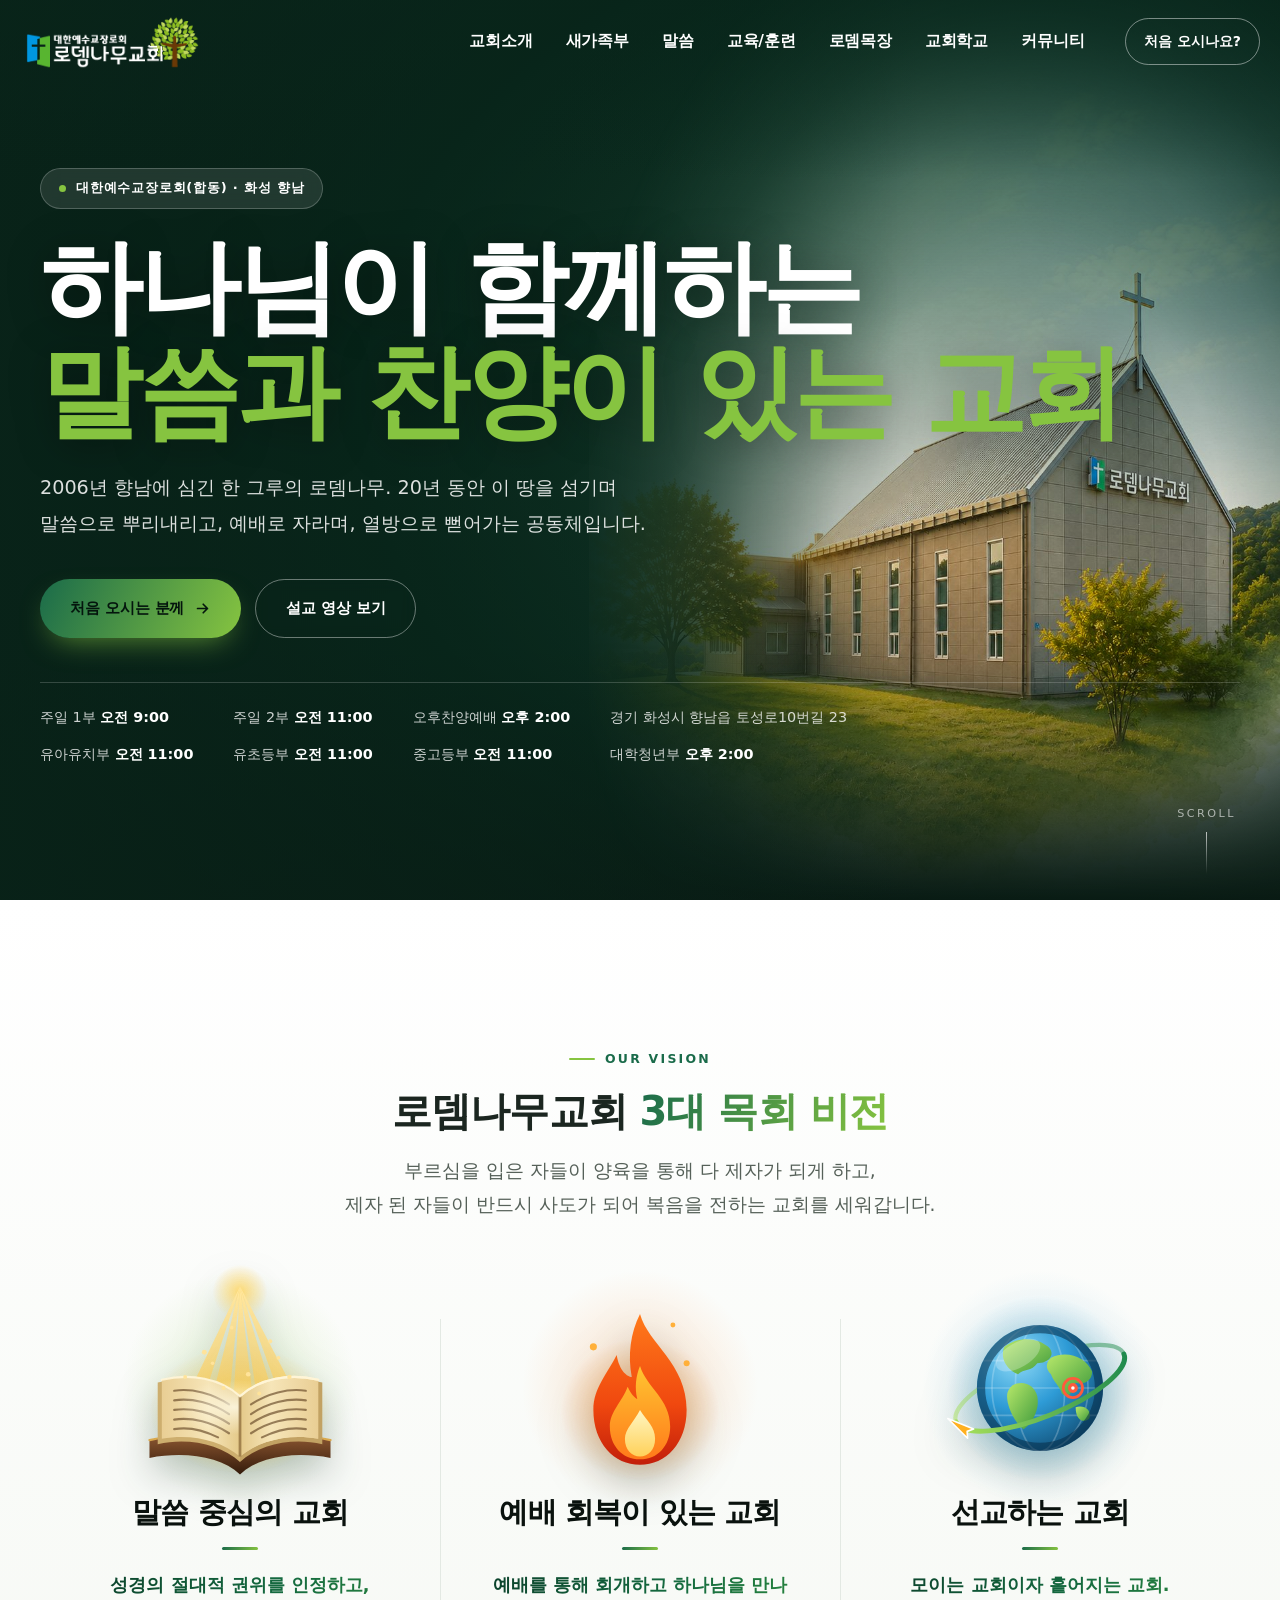
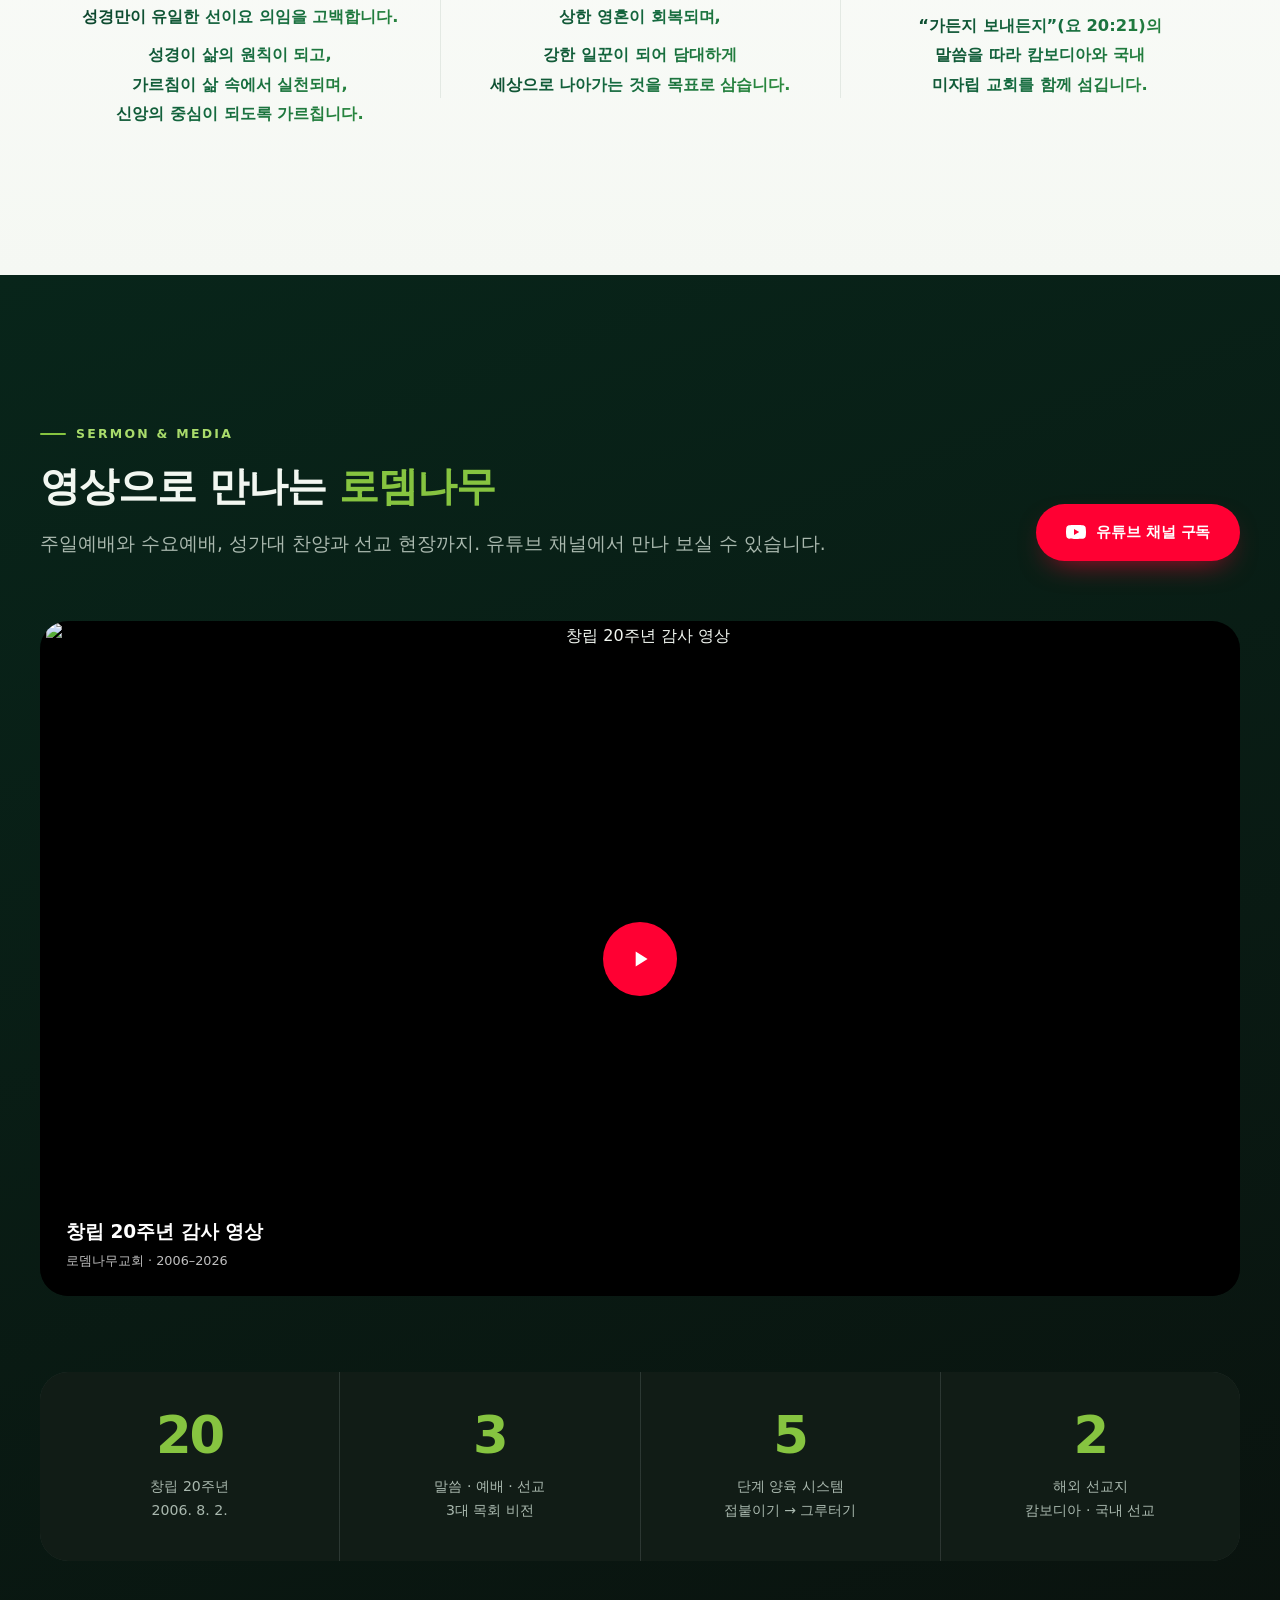
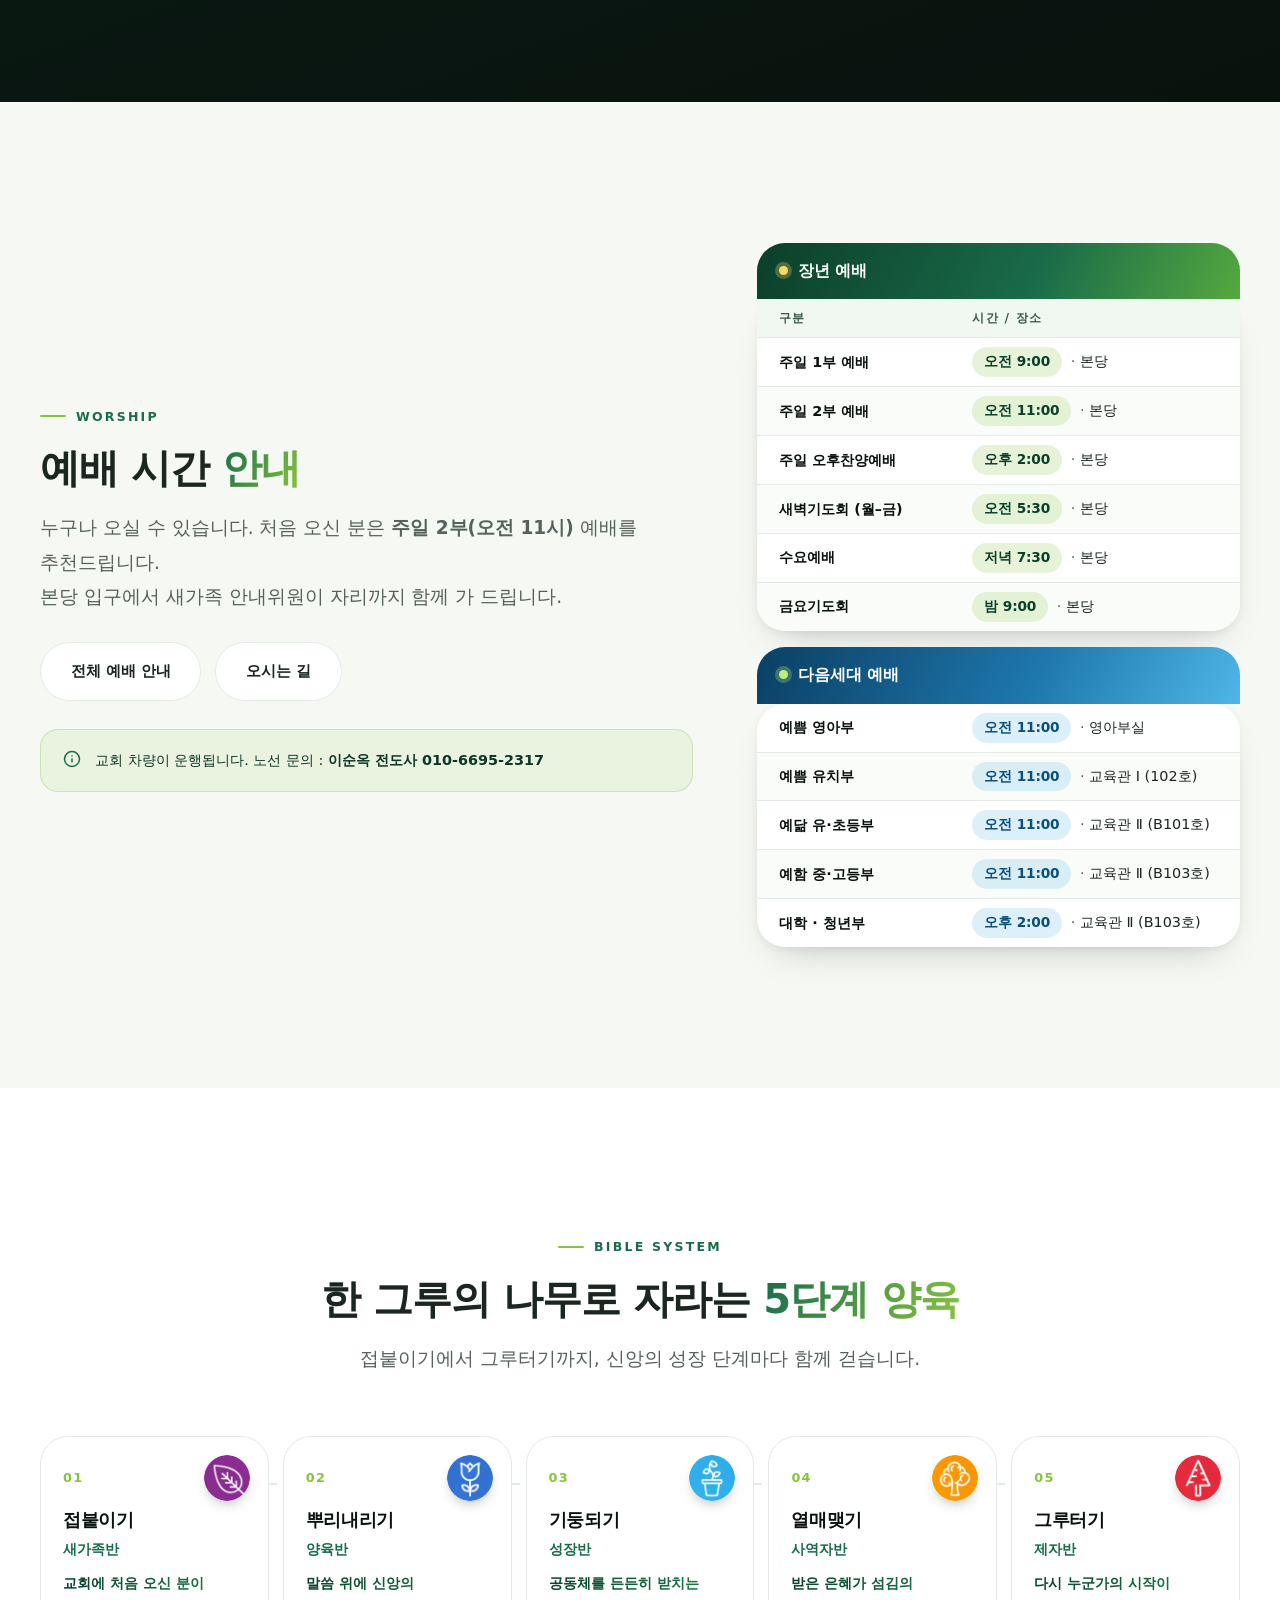
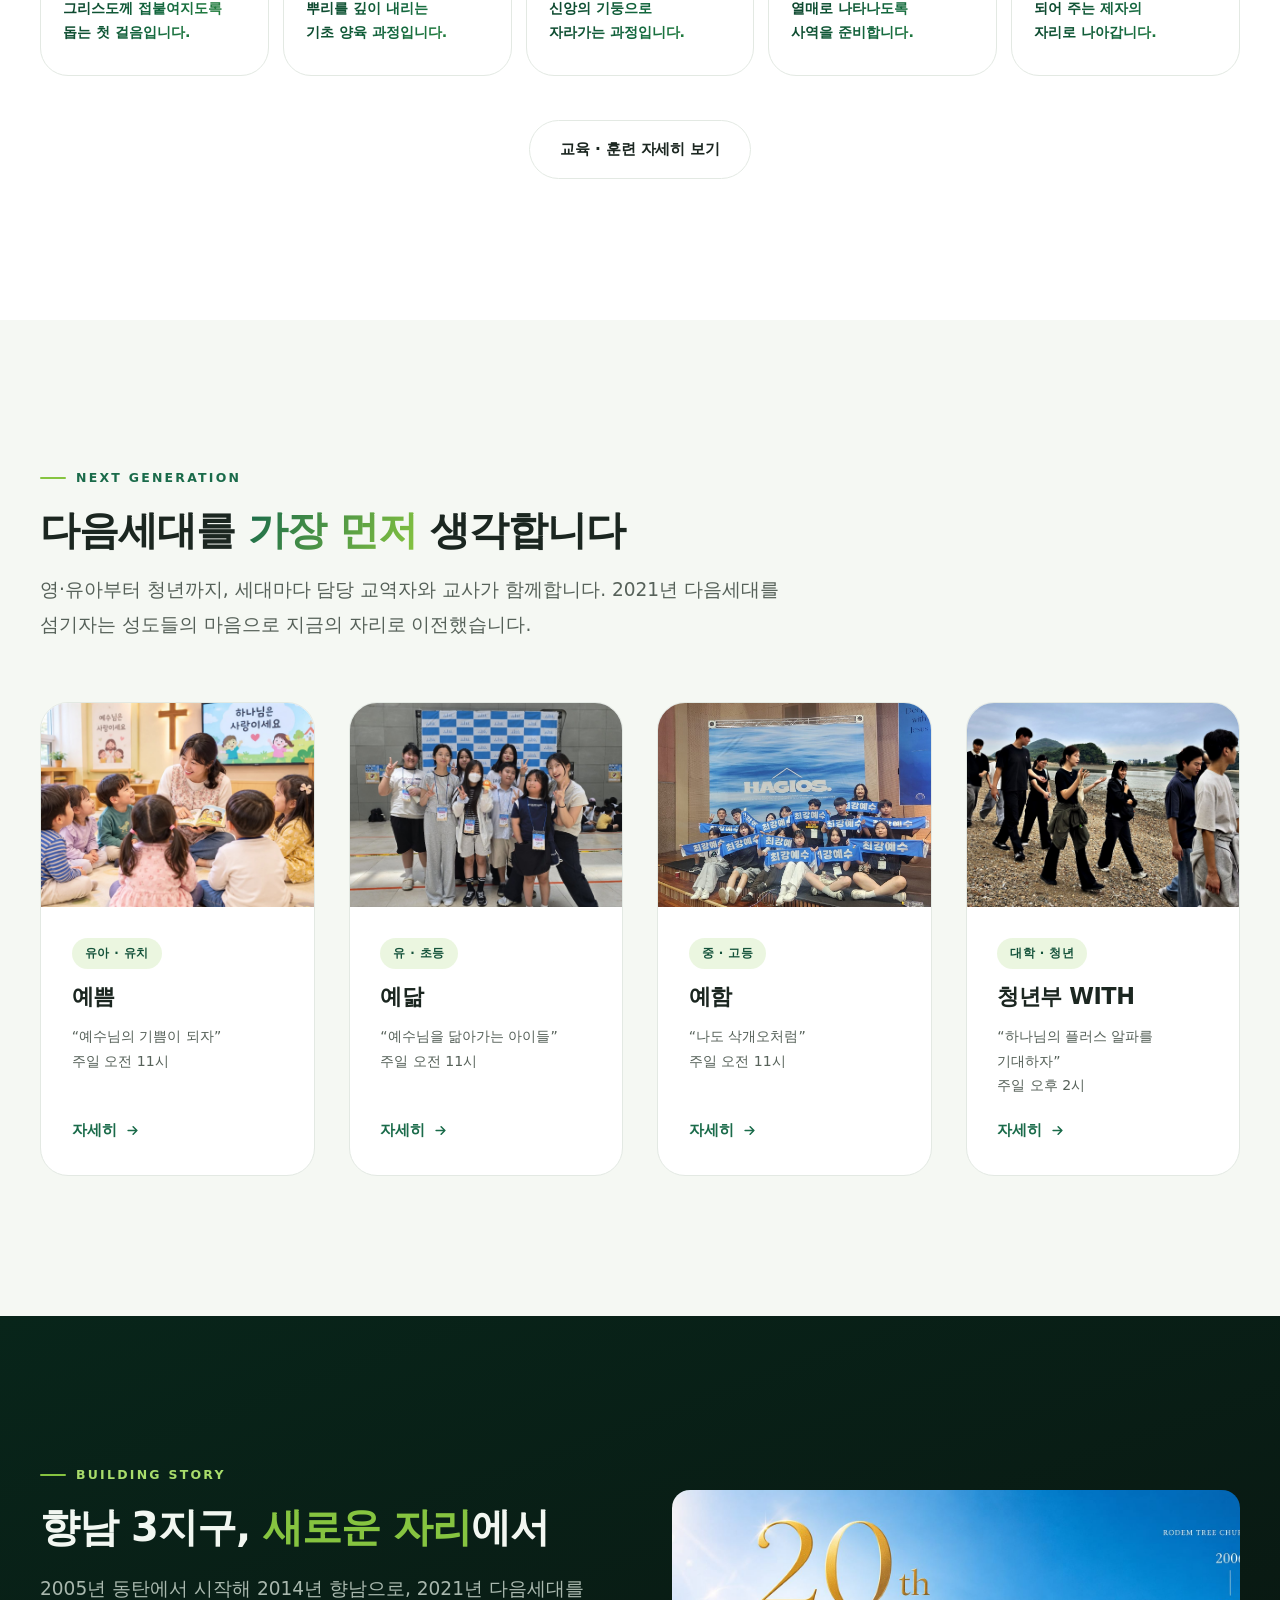
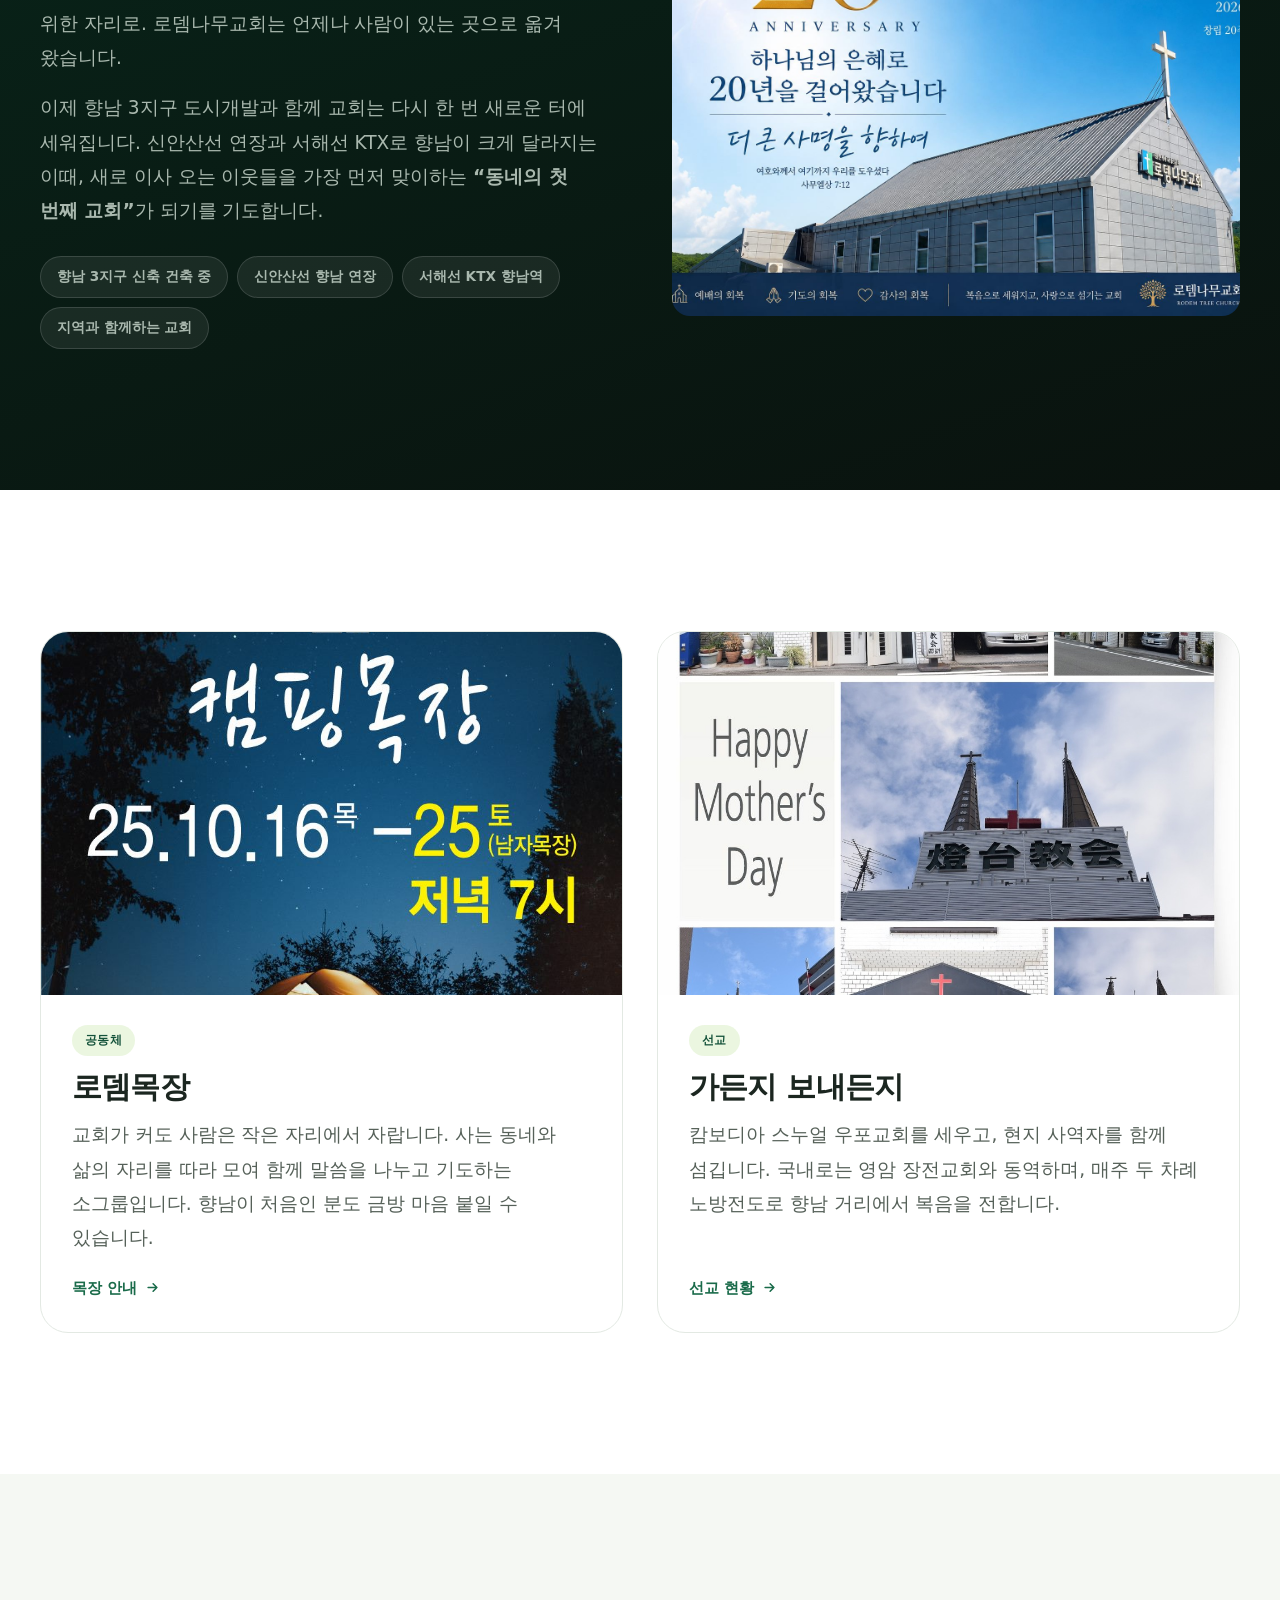
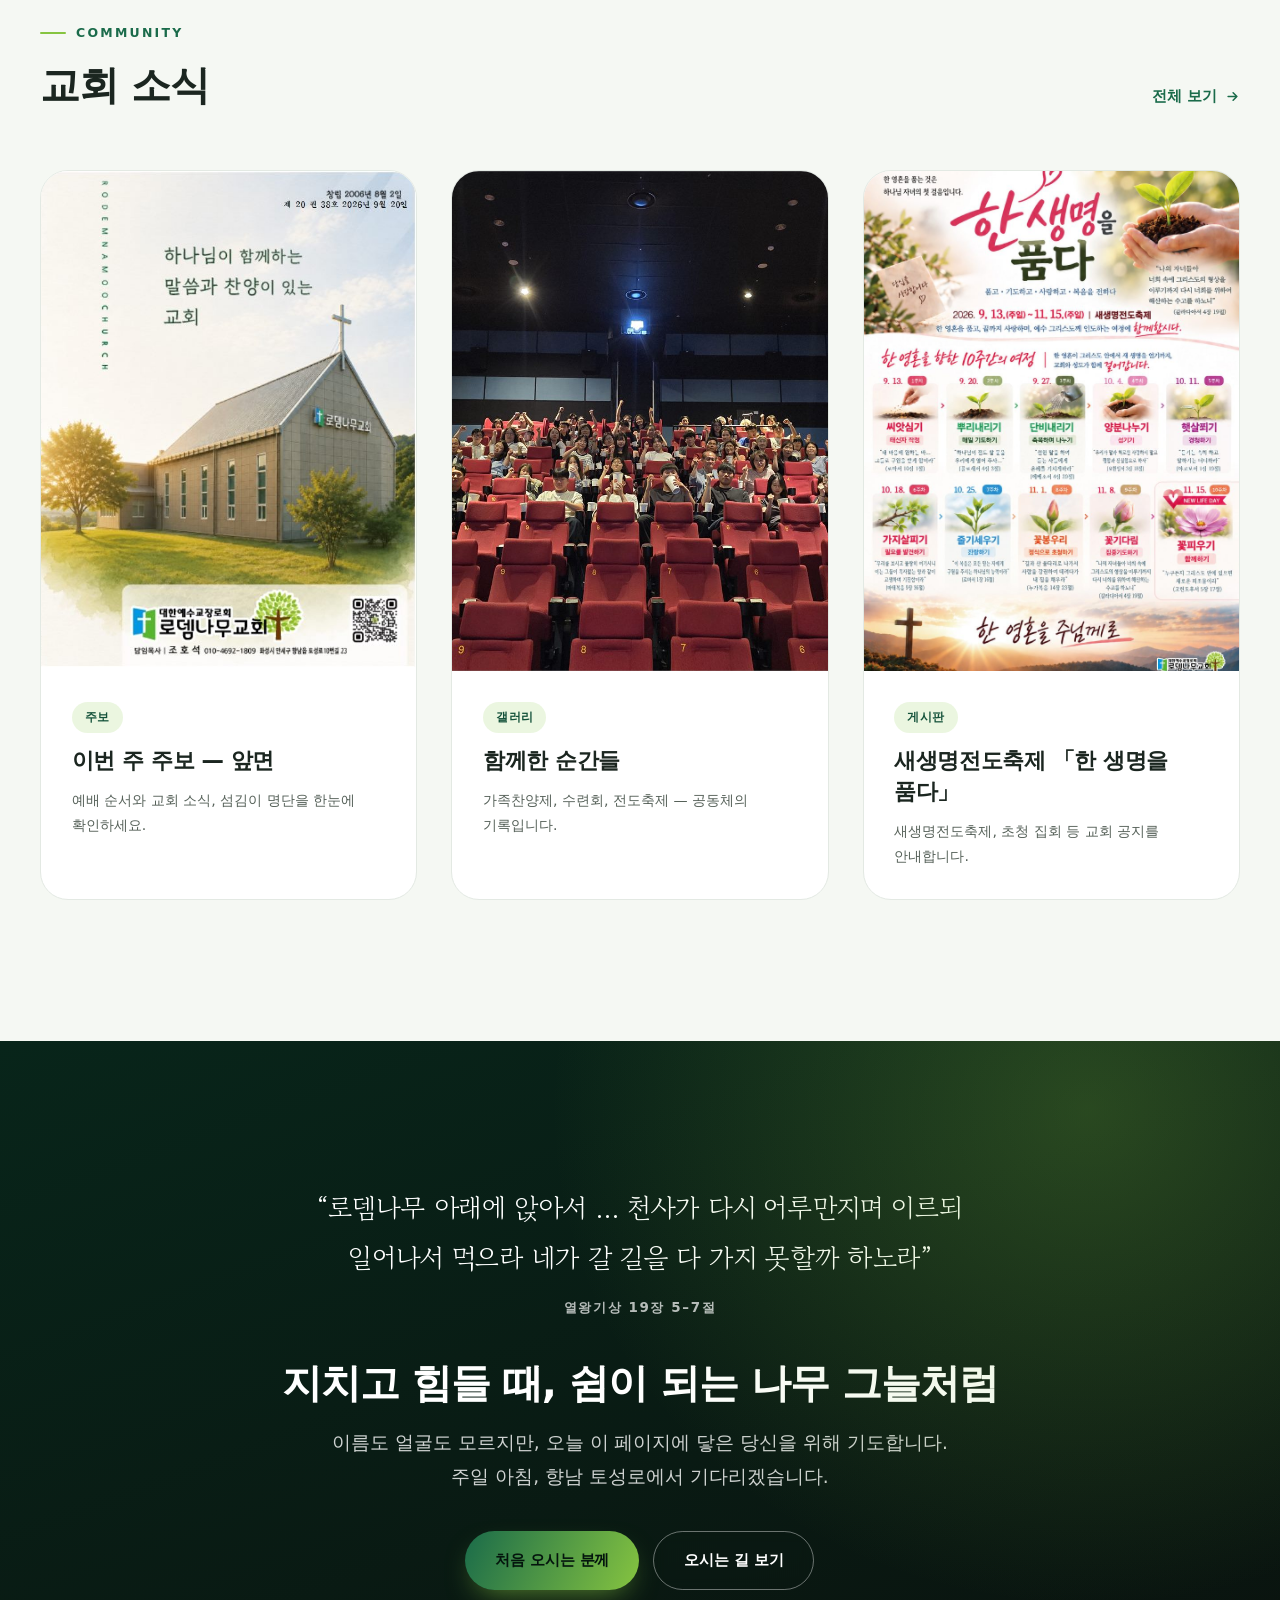
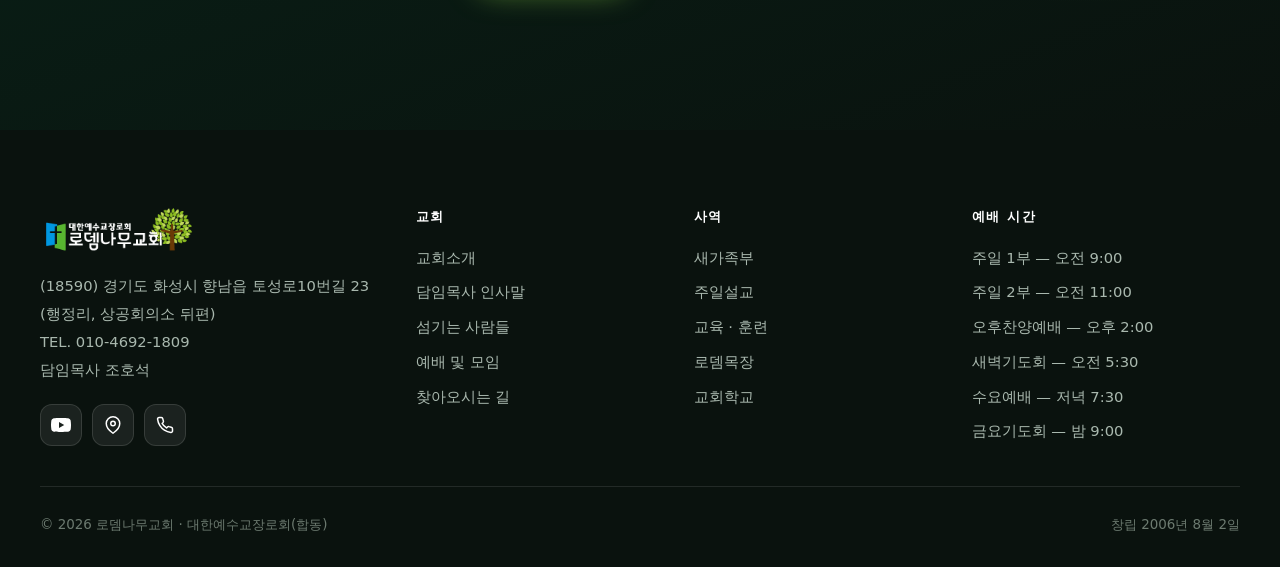
==== commit 6bf3f4d2: "Add files via upload" ====
--- a/index.html
+++ b/index.html
@@ -350,7 +350,7 @@
           <tr><th scope="row">주일 1부 예배</th><td><b>오전 9:00</b><span class="tt-place">본당</span></td></tr>
           <tr><th scope="row">주일 2부 예배</th><td><b>오전 11:00</b><span class="tt-place">본당</span></td></tr>
           <tr><th scope="row">주일 오후찬양예배</th><td><b>오후 2:00</b><span class="tt-place">본당</span></td></tr>
-          <tr><th scope="row">새벽기도회 (월–금)</th><td><b>오전 5:30</b><span class="tt-place">본당</span></td></tr>
+          <tr><th scope="row">새벽기도회 <span class="nw">(월–금)</span></th><td><b>오전 5:30</b><span class="tt-place">본당</span></td></tr>
           <tr><th scope="row">수요예배</th><td><b>저녁 7:30</b><span class="tt-place">본당</span></td></tr>
           <tr><th scope="row">금요기도회</th><td><b>밤 9:00</b><span class="tt-place">본당</span></td></tr>
         </tbody>
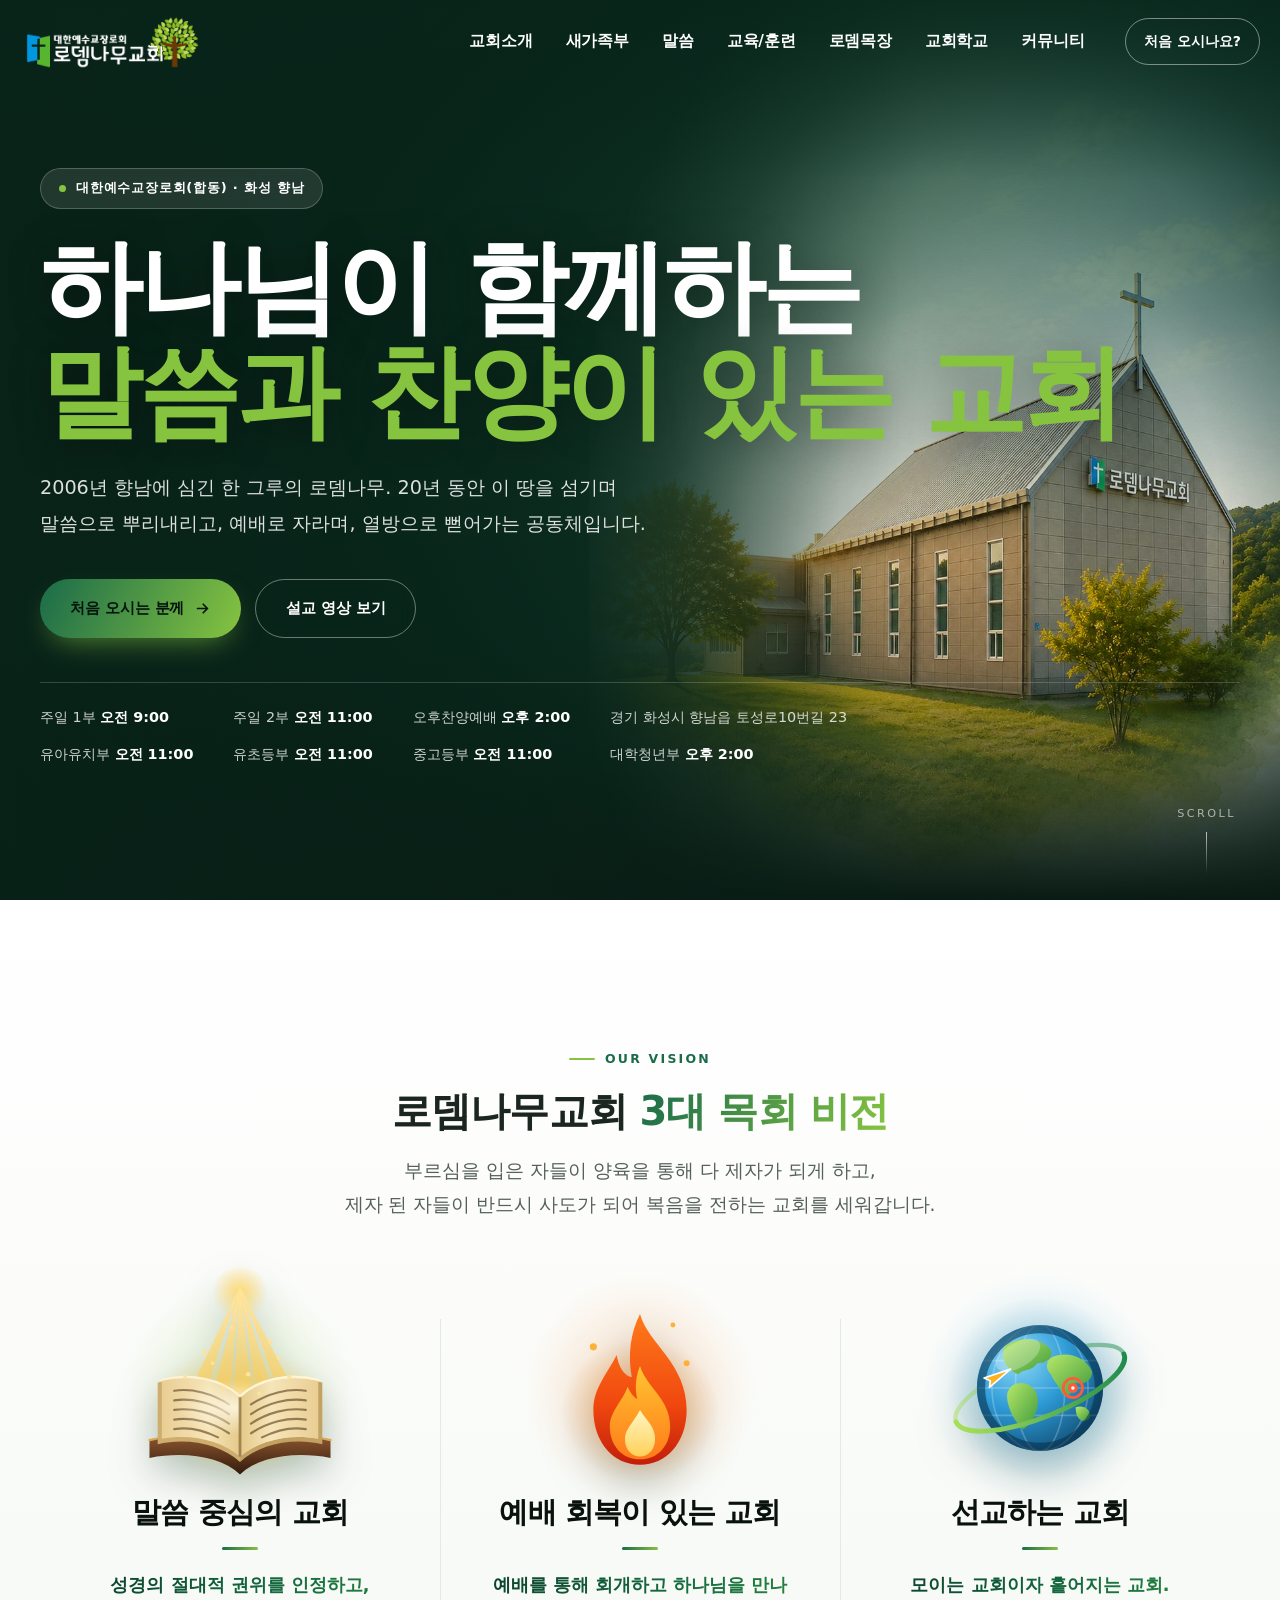
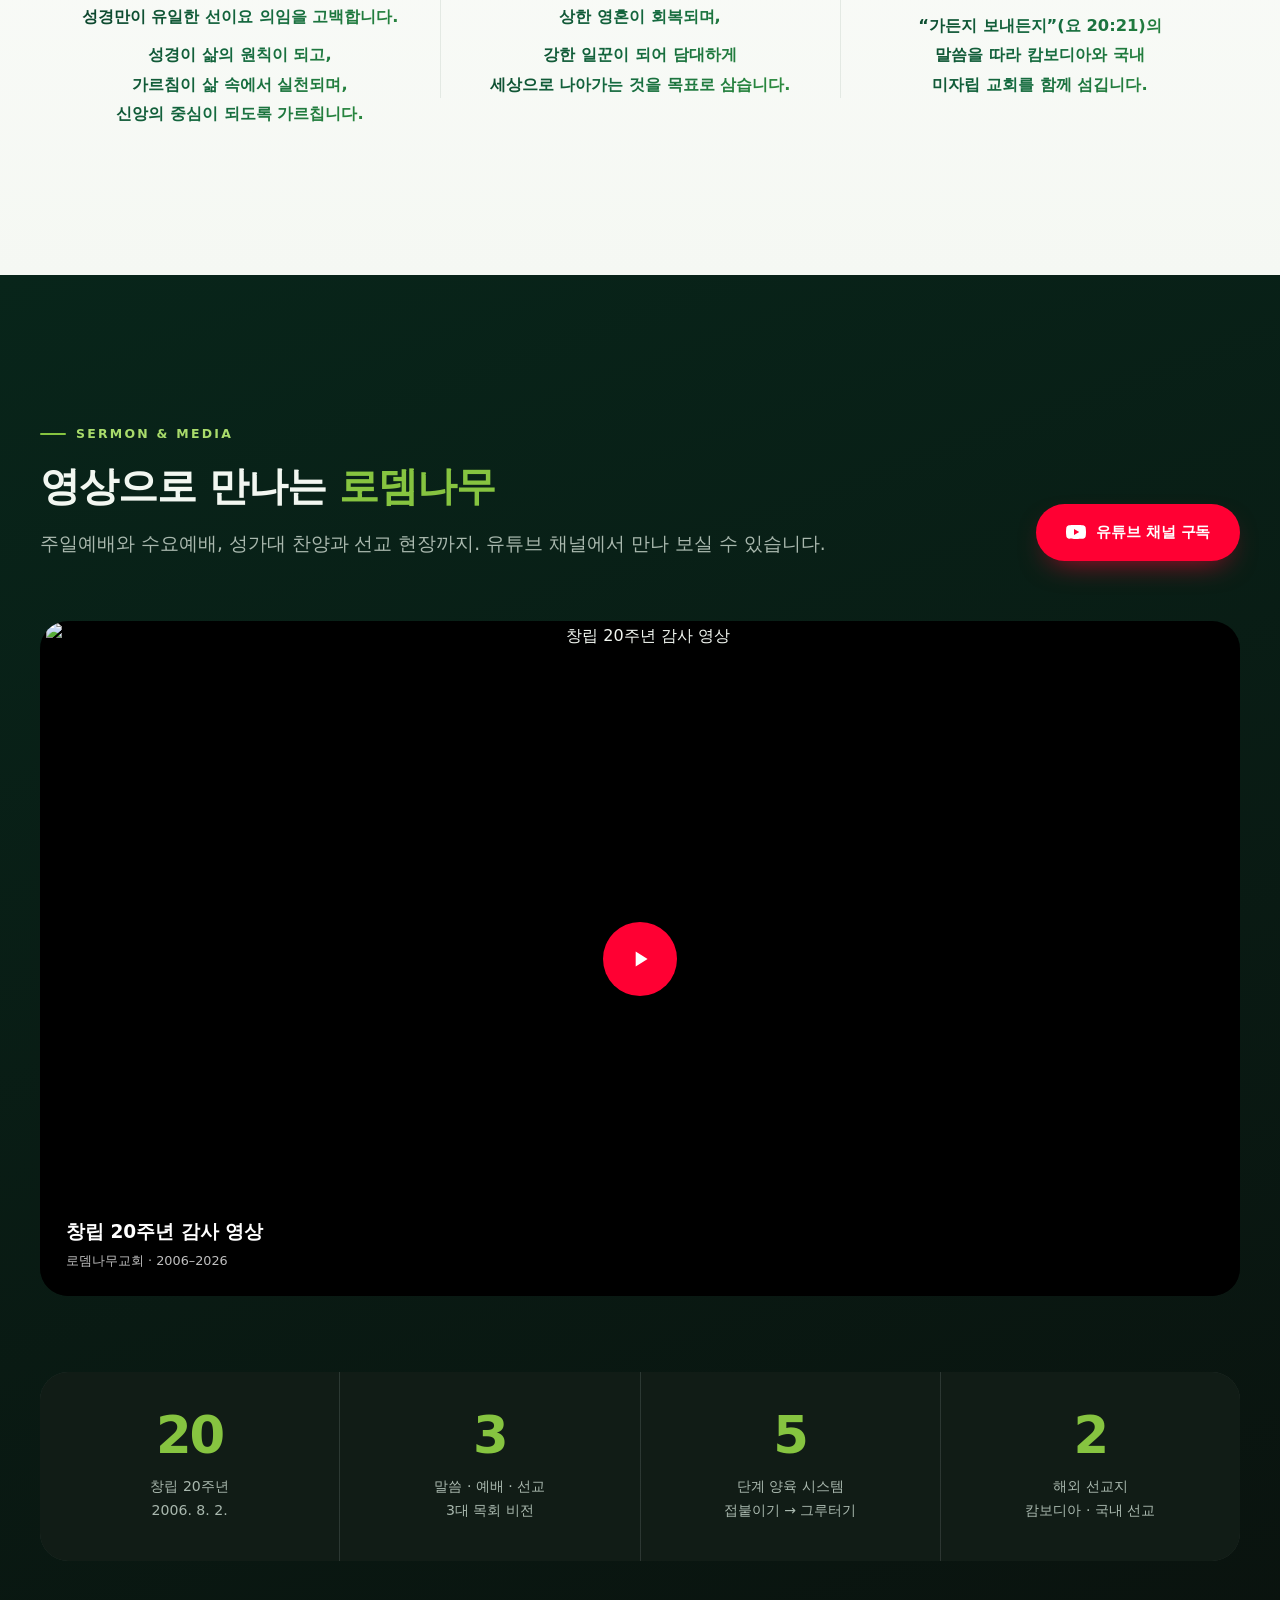
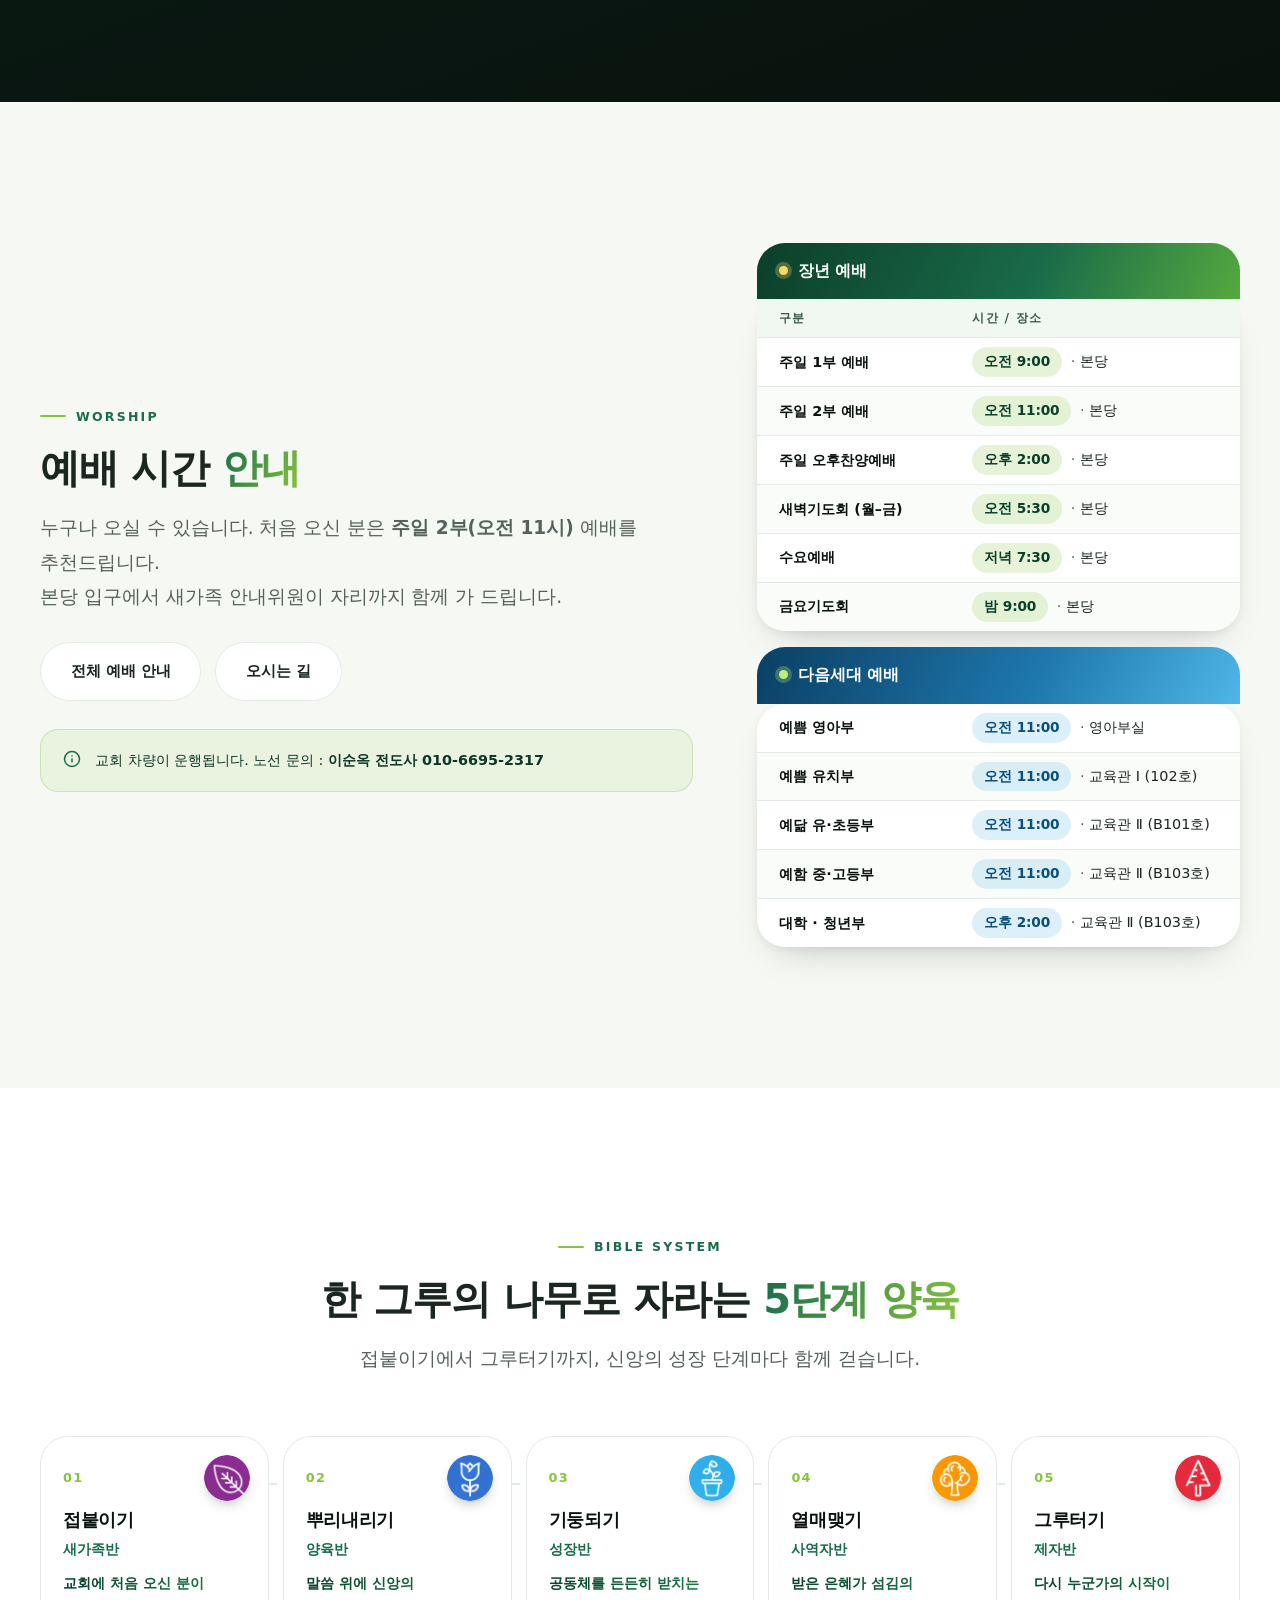
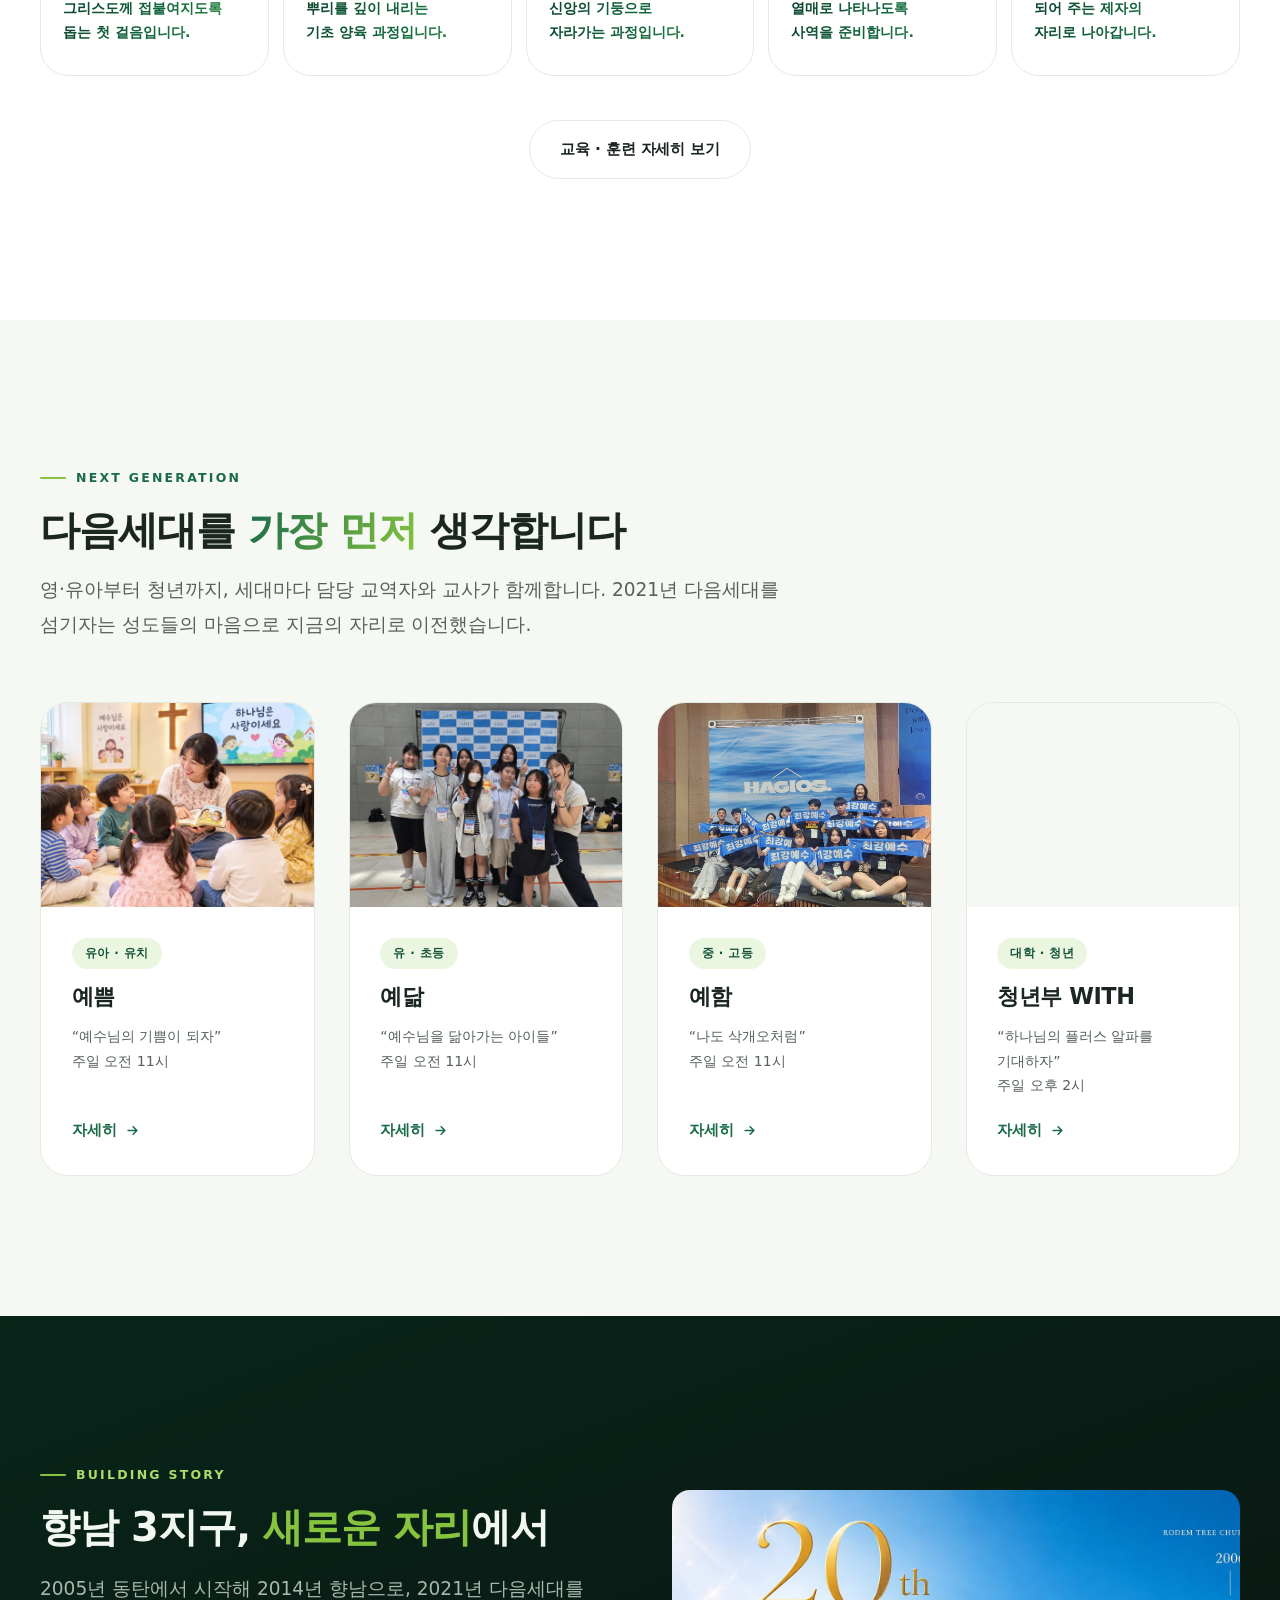
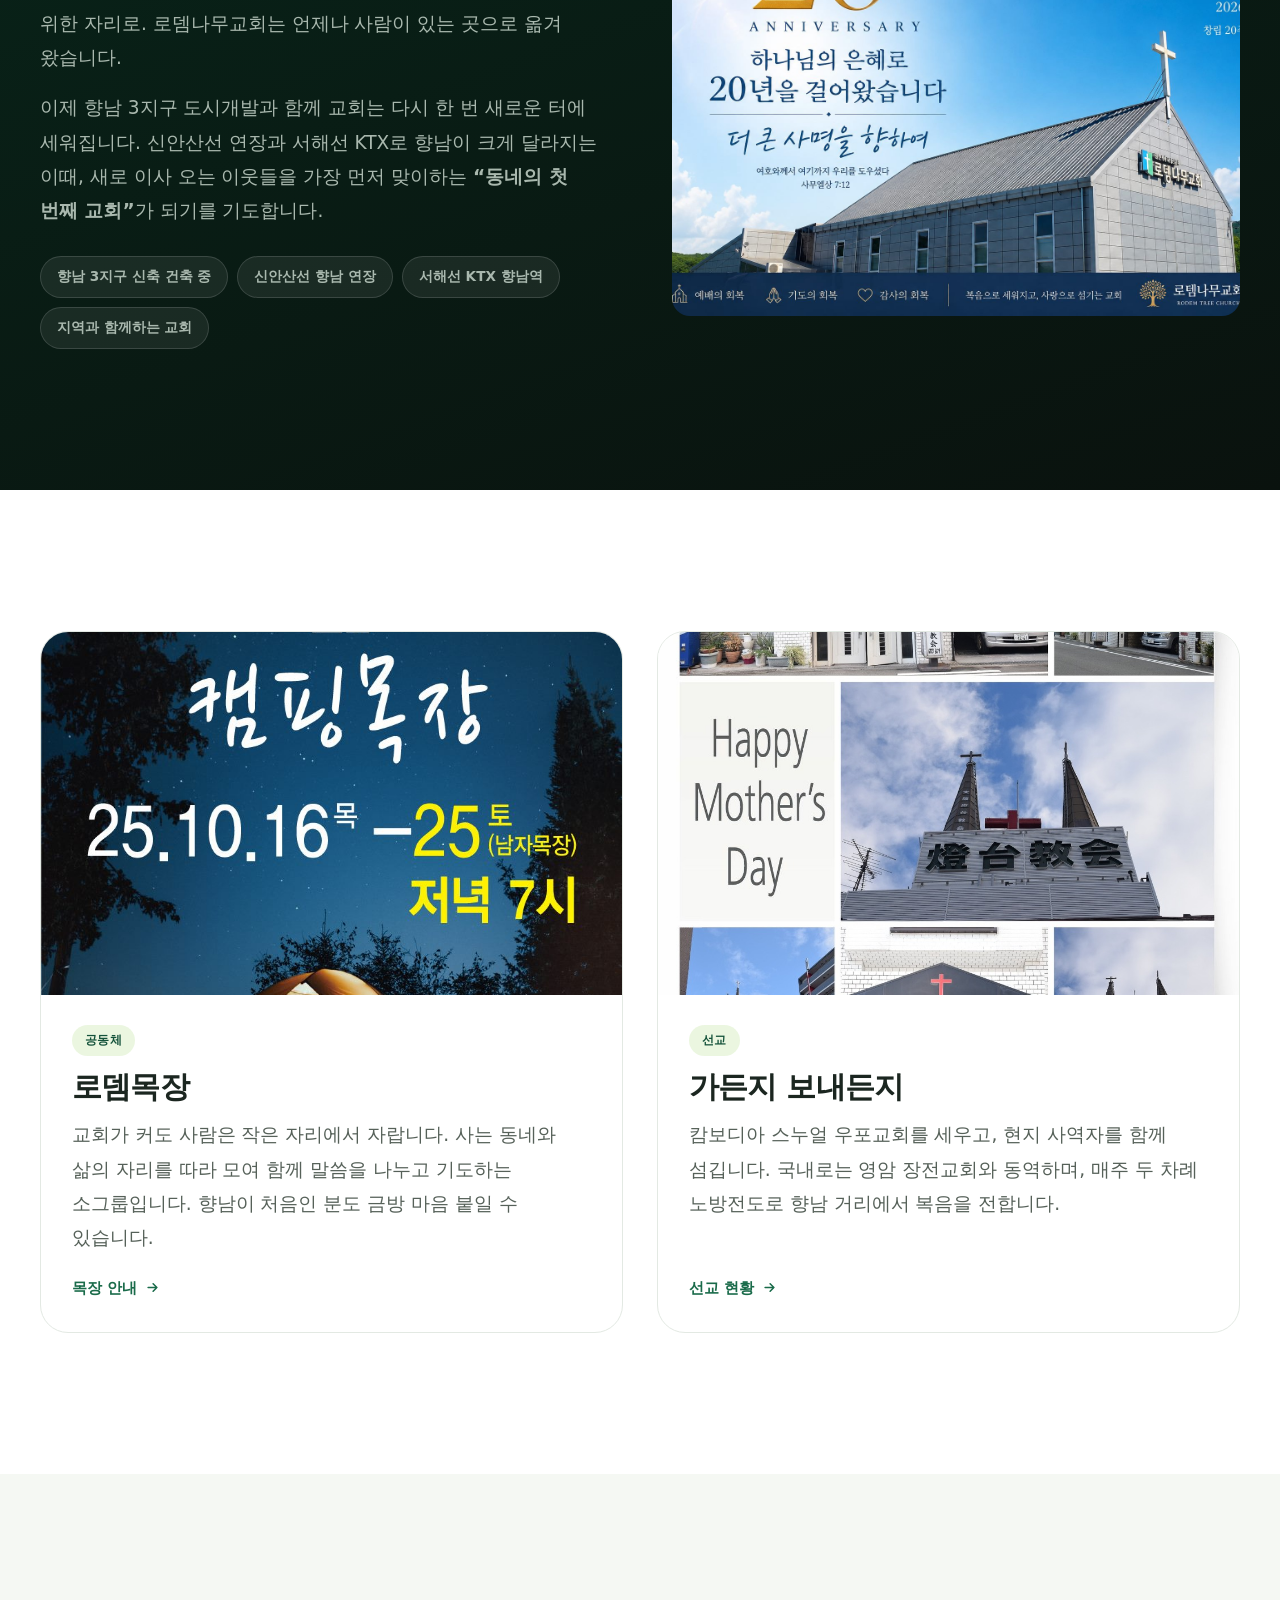
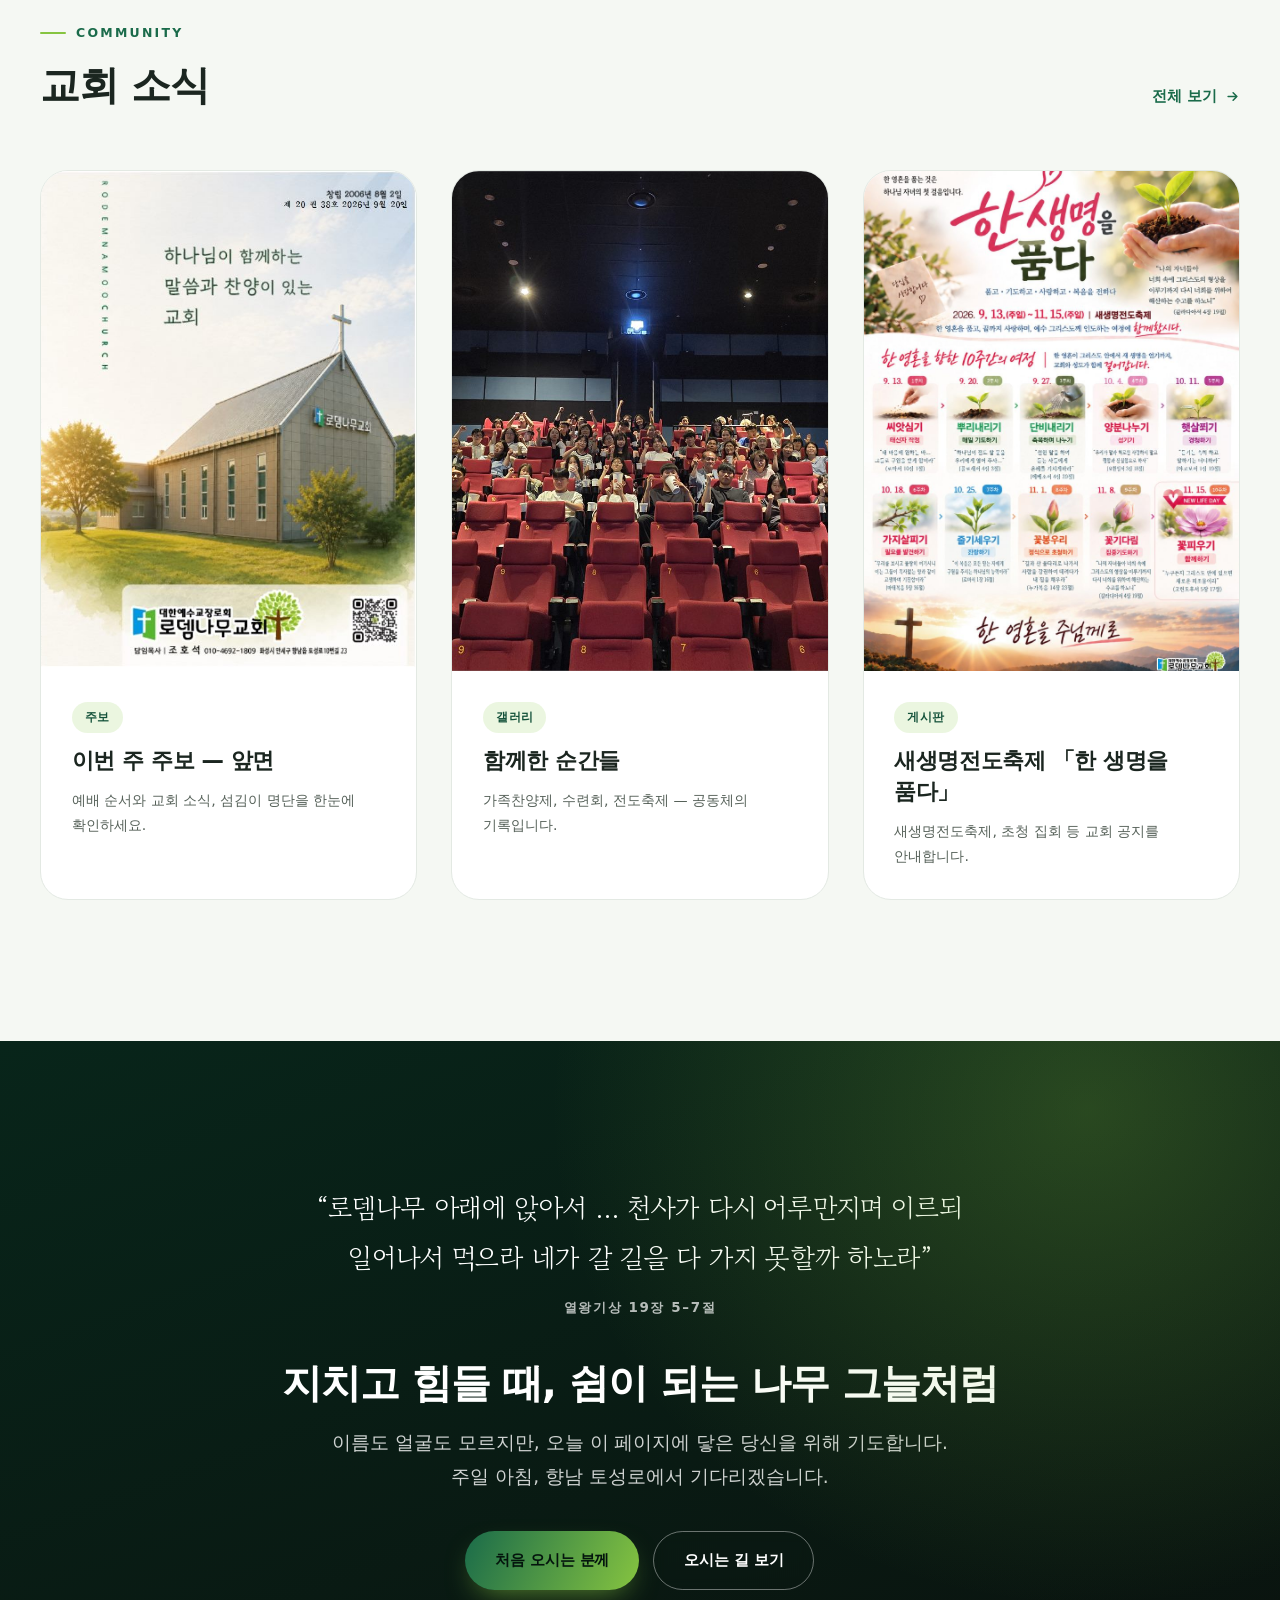
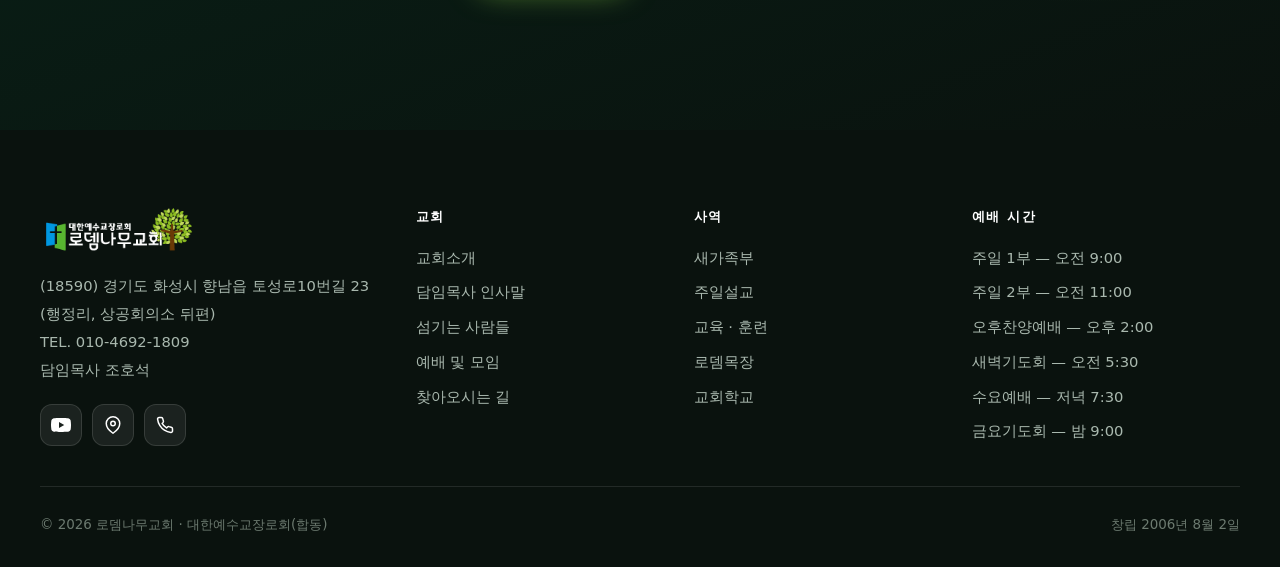
==== commit 0707db97: "Add files via upload" ====
--- a/index.html
+++ b/index.html
@@ -24,7 +24,7 @@
 <link rel="apple-touch-icon" href="assets/img/logo.png">
 <link rel="preconnect" href="https://fonts.gstatic.com" crossorigin>
 <link rel="preconnect" href="https://cdn.jsdelivr.net" crossorigin>
-<link rel="stylesheet" href="assets/css/style.css">
+<link rel="stylesheet" href="assets/css/style.css?v=7aef4725">
 
 <!-- 네이버·구글 검색 노출용 구조화 데이터 -->
 <script type="application/ld+json">
@@ -704,7 +704,7 @@
   </div>
 </footer>
 
-<script src="assets/js/content.js"></script>
-<script src="assets/js/main.js"></script>
+<script src="assets/js/content.js?v=2de6cc9e"></script>
+<script src="assets/js/main.js?v=8d26b73b"></script>
 </body>
 </html>
--- a/assets/css/style.css
+++ b/assets/css/style.css
@@ -929,4 +929,28 @@
   .bulletin-wide .card__body { position: absolute; top: 6px; left: 6px; padding: 0; background: none; }
   .bulletin-wide .card__body > :not(.card__tag) { display: none; }
   .bulletin-wide .card__tag { background: rgba(8, 37, 26, .82); color: #fff; margin: 0; font-size: .66rem; padding: 2px 8px; box-shadow: 0 4px 12px rgba(0, 0, 0, .25); }
-}+}
+/* 주보(휴대폰): 안내 글씨는 넣지 않고 사진만 / 크게 보기 창은 크기를 직접 지정해 꽉 차게 */
+@media (max-width: 700px) { .bulletin-wide .card__body { display: none; } }
+.lightbox__crop { max-width: none; flex: none; background: transparent; }
+.lightbox__crop img { position: absolute; inset: 0; width: 100%; height: 100%; object-fit: cover; object-position: 0 0; }
+.lightbox__crop { position: relative; }
+@media (max-width: 700px) { .lightbox--wide { padding-inline: 0; } .lightbox--wide .lightbox__crop { border-radius: 0; } }
+
+.nw { white-space: nowrap; }
+/* 손가락으로 누르는 화면(터치)에서는 '마우스 올림' 금빛 효과가 남지 않게 — 브라우저마다 hover 판별이 달라 pointer 로도 함께 막습니다 */
+@media (pointer: coarse) {
+  .timetable tbody tr:hover { background: #fff; box-shadow: none; }
+  .timetable tbody tr:nth-child(even):hover { background: #FAFCF9; }
+}
+/* 첫 화면 다음세대 표(휴대폰): 장소가 길어 줄이 넘어가면 '교육관' 바로 아래에 맞춰 내려오게 (시간 알약 | 장소 두 칸) */
+@media (max-width: 560px) {
+  .timetable--compact th, .timetable--compact td { border-bottom: 0; }
+  .timetable--compact tbody tr { border-bottom: 1px solid var(--line); }
+  .timetable--compact tbody tr:last-child { border-bottom: 0; }
+  .timetable--compact td { display: flex; align-items: center; gap: 8px; height: 100%; }
+  .timetable--compact td b { flex: none; }
+  .timetable--compact .tt-place { display: block; flex: 1 1 0; min-width: 0; line-height: 1.35; }
+}
+/* 휴대폰·태블릿: 첫 화면 SCROLL 표시는 예배 시간과 겹쳐서 숨깁니다 (파일 뒤쪽에 둬야 기본값에 덮이지 않음) */
+@media (max-width: 900px) { .hero__scroll { display: none; } }
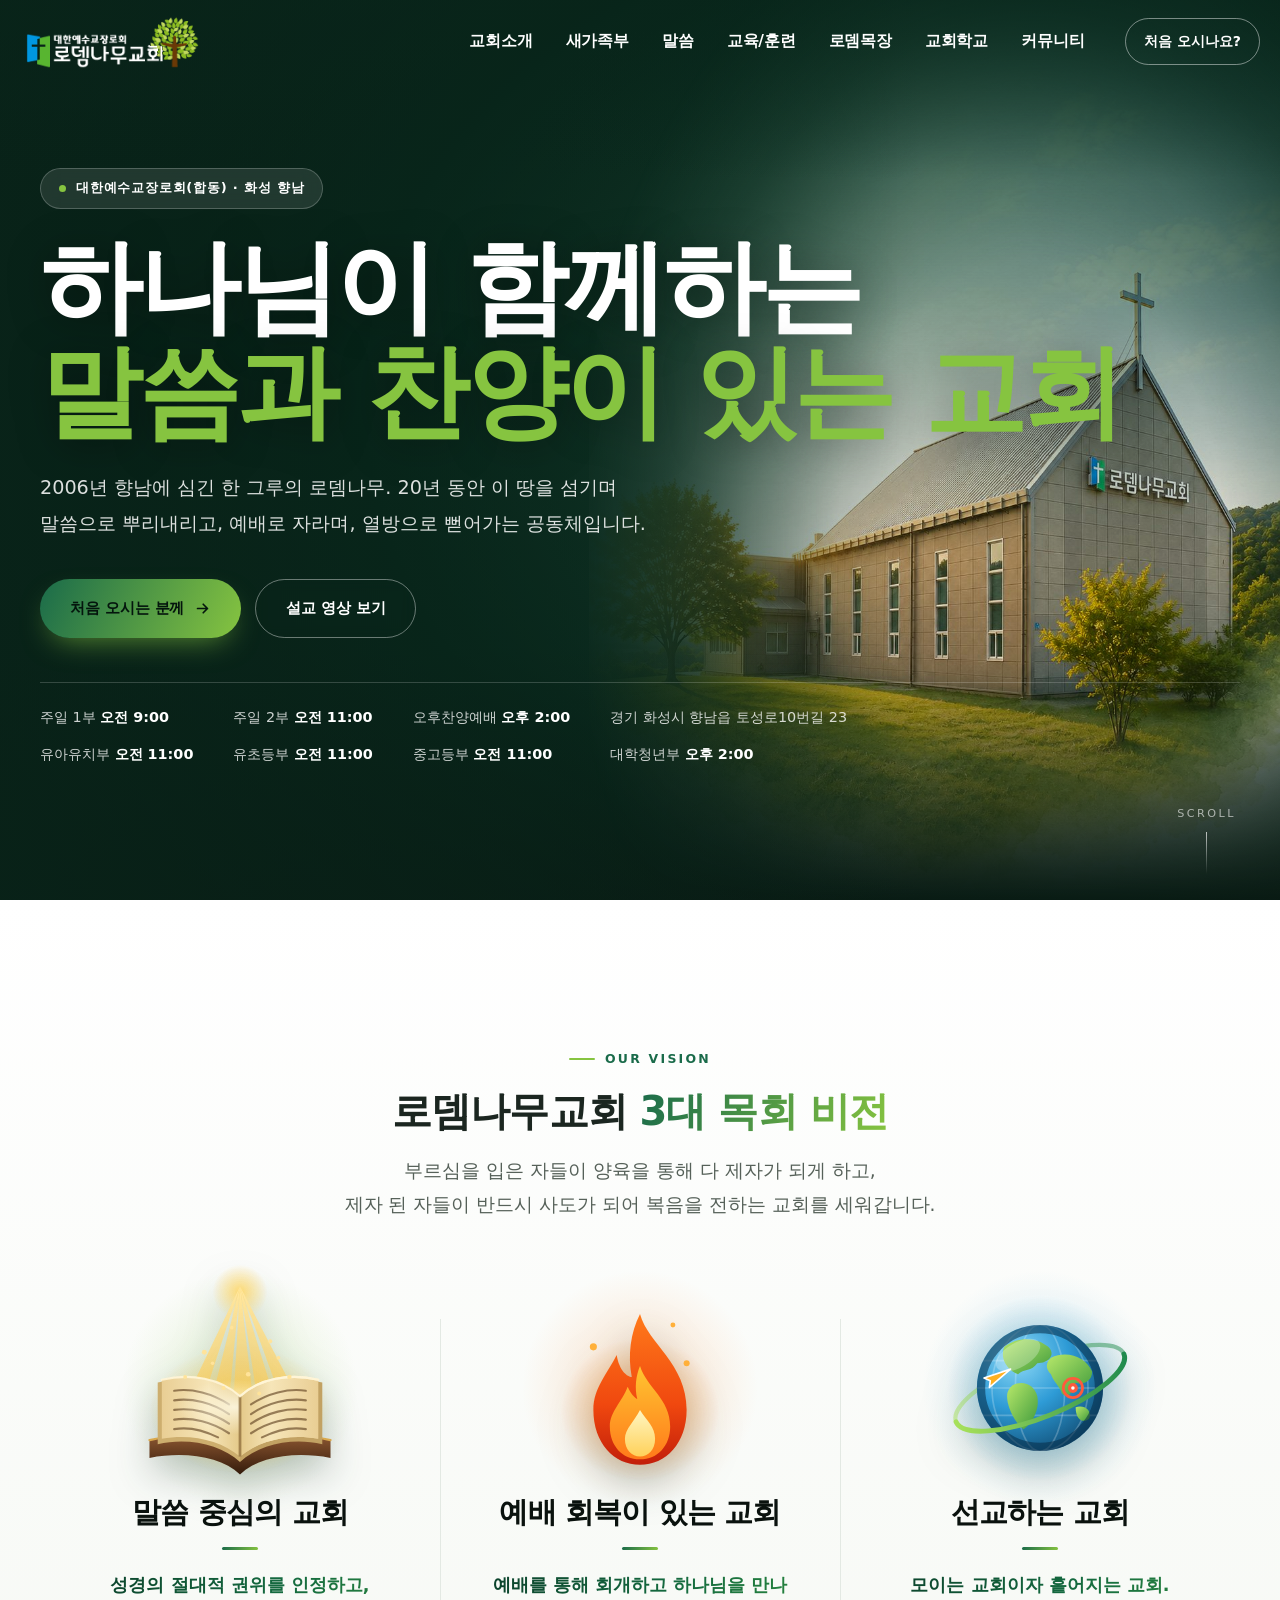
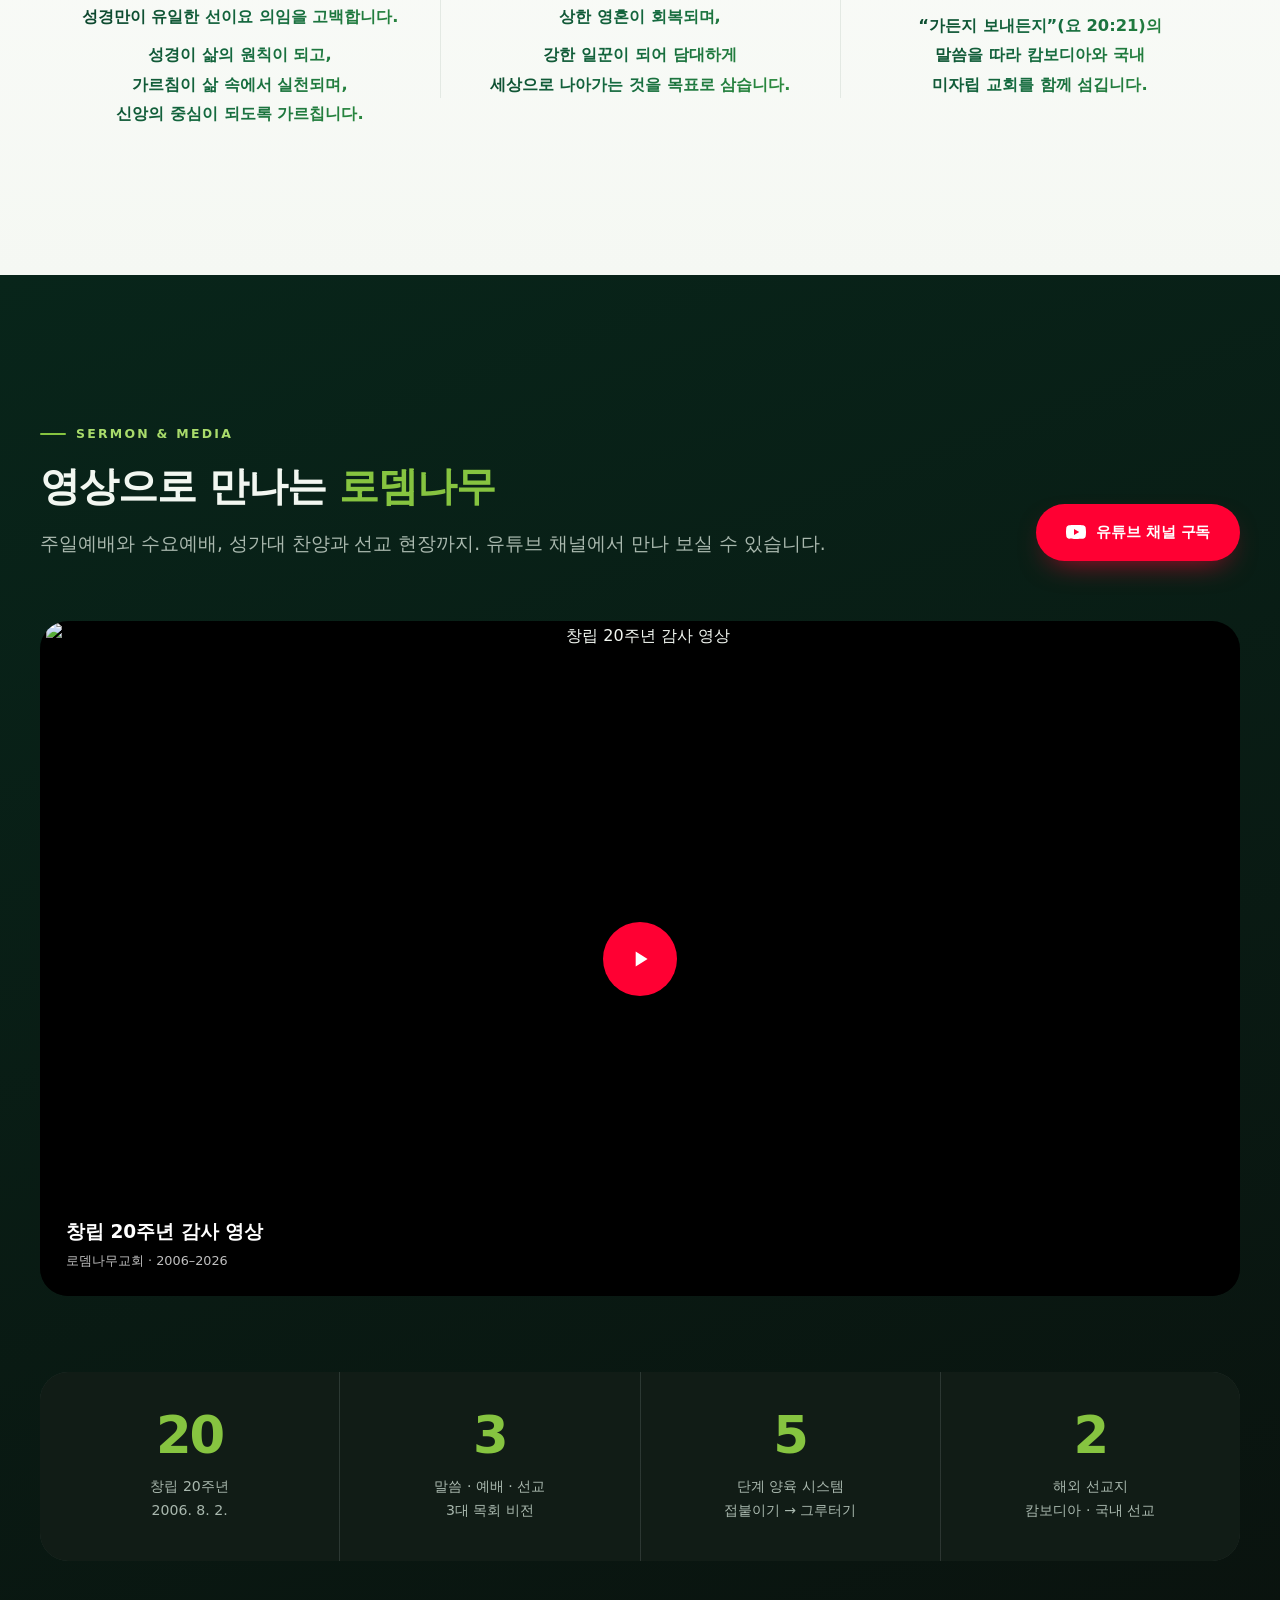
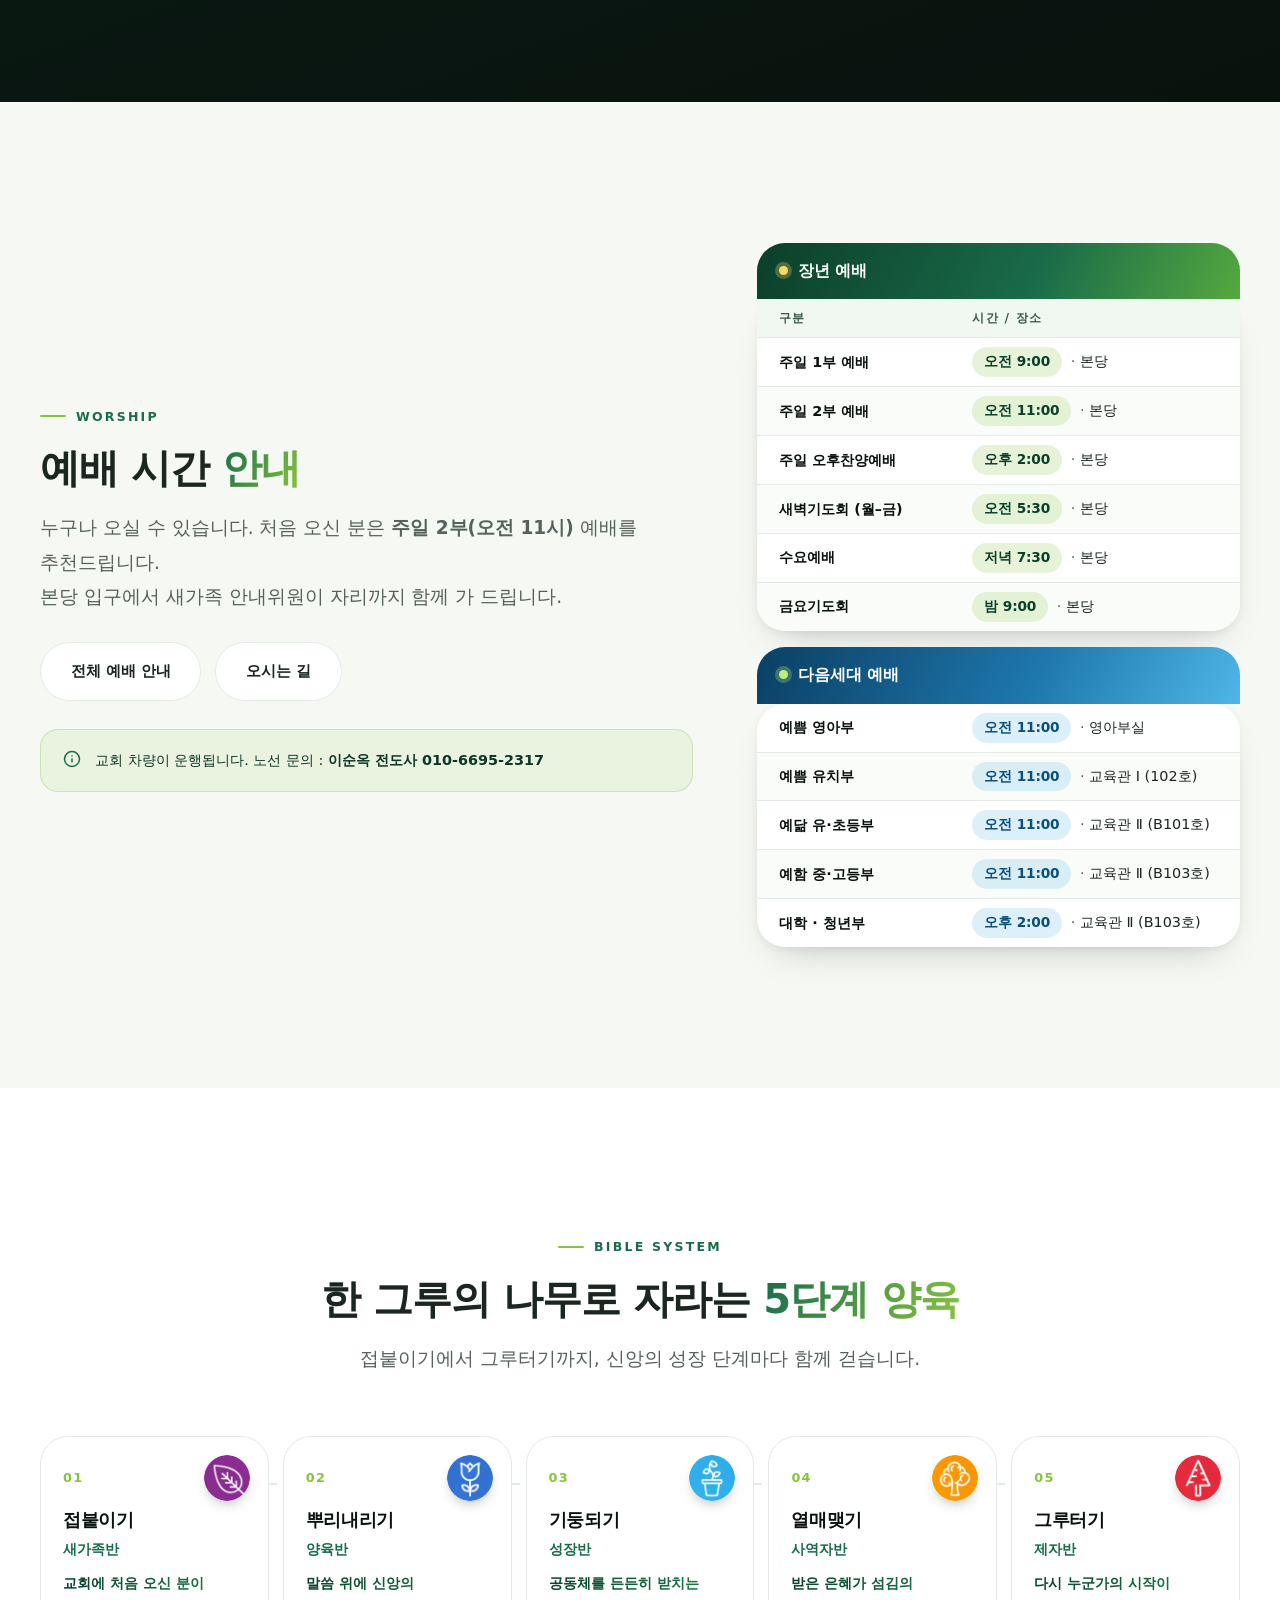
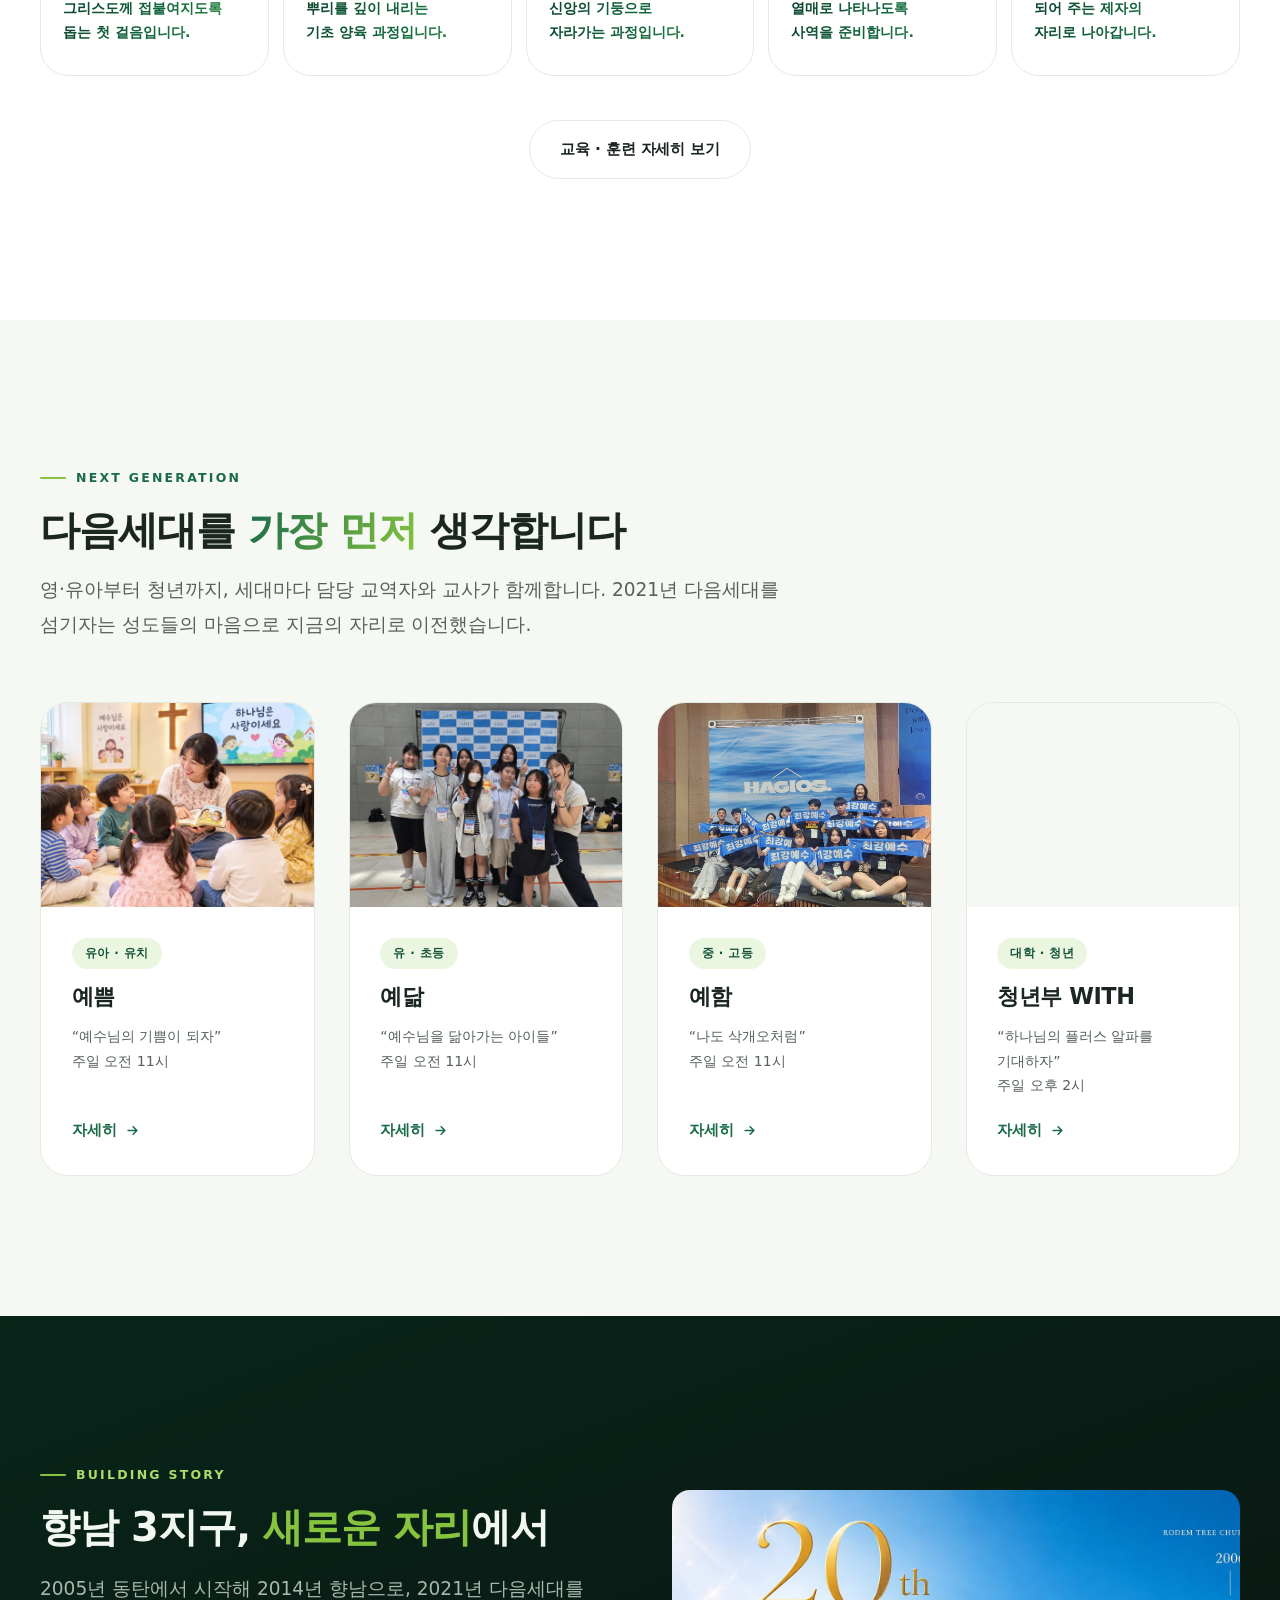
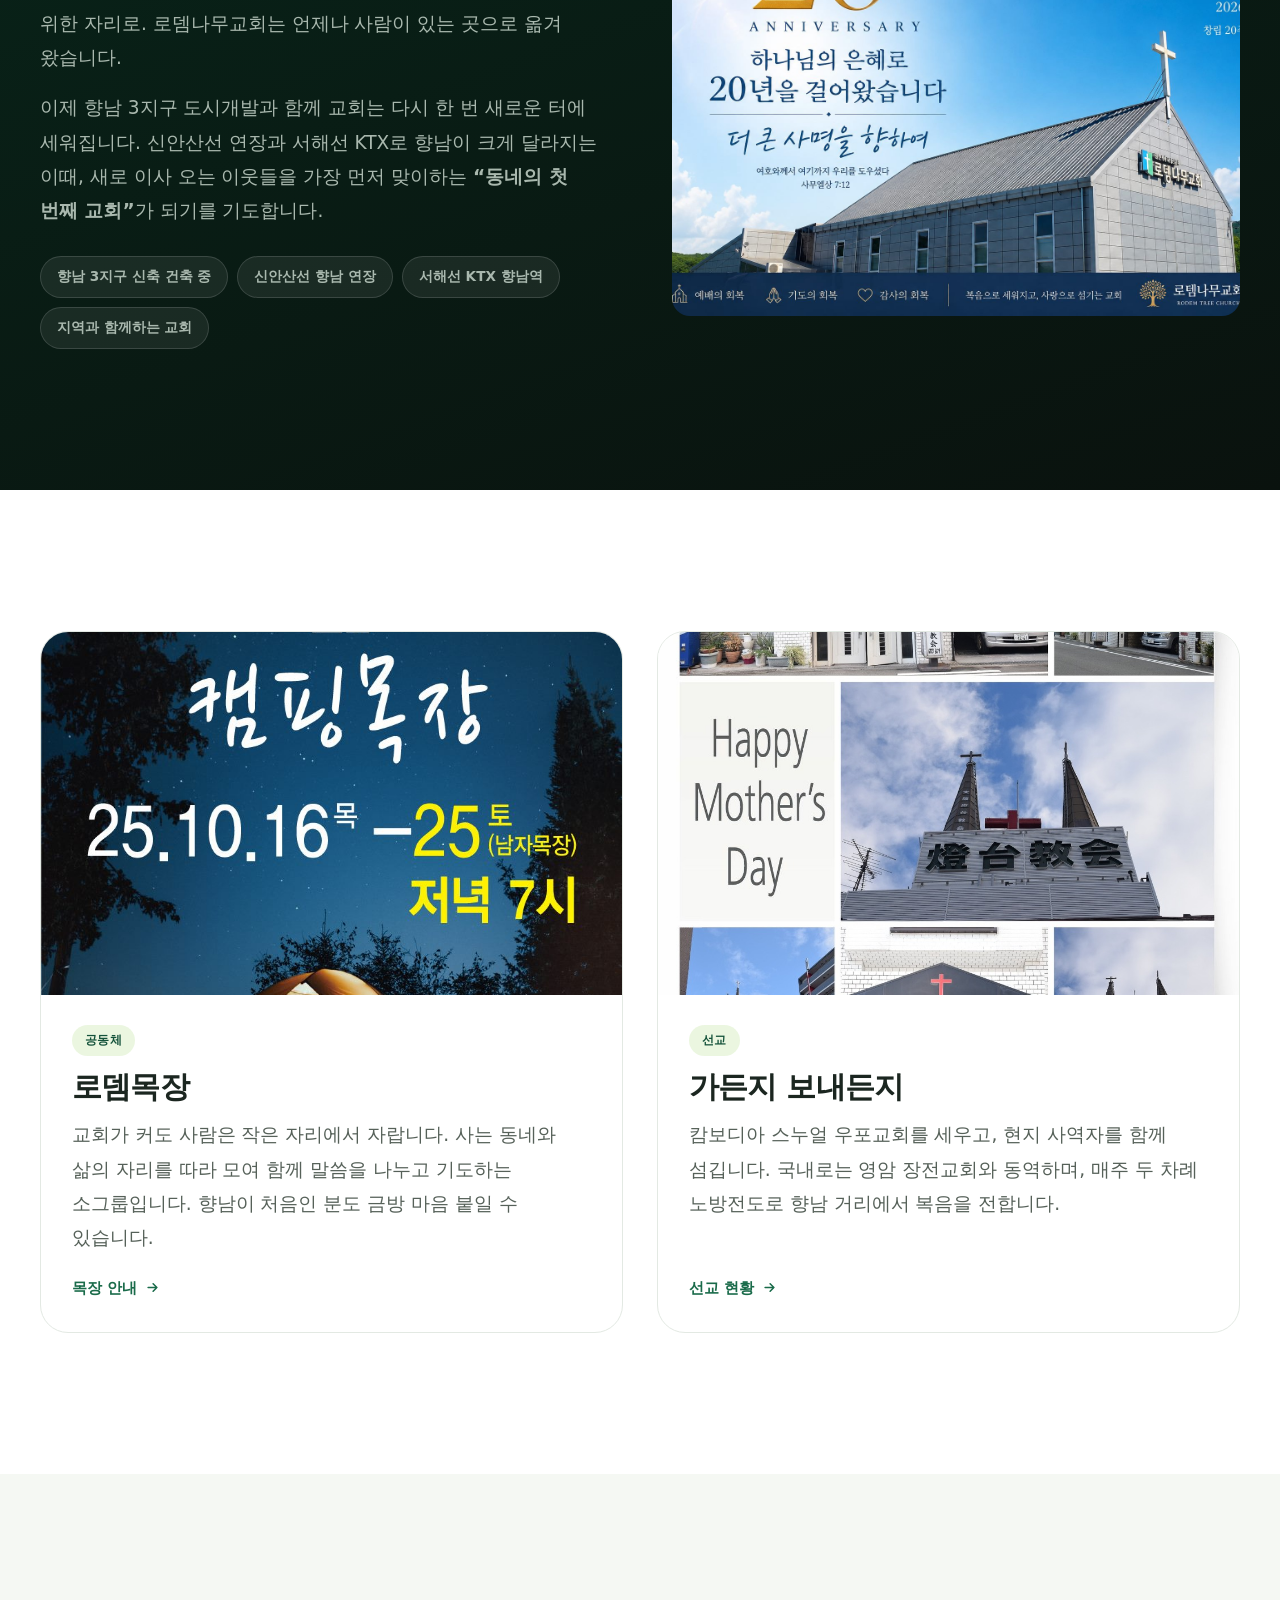
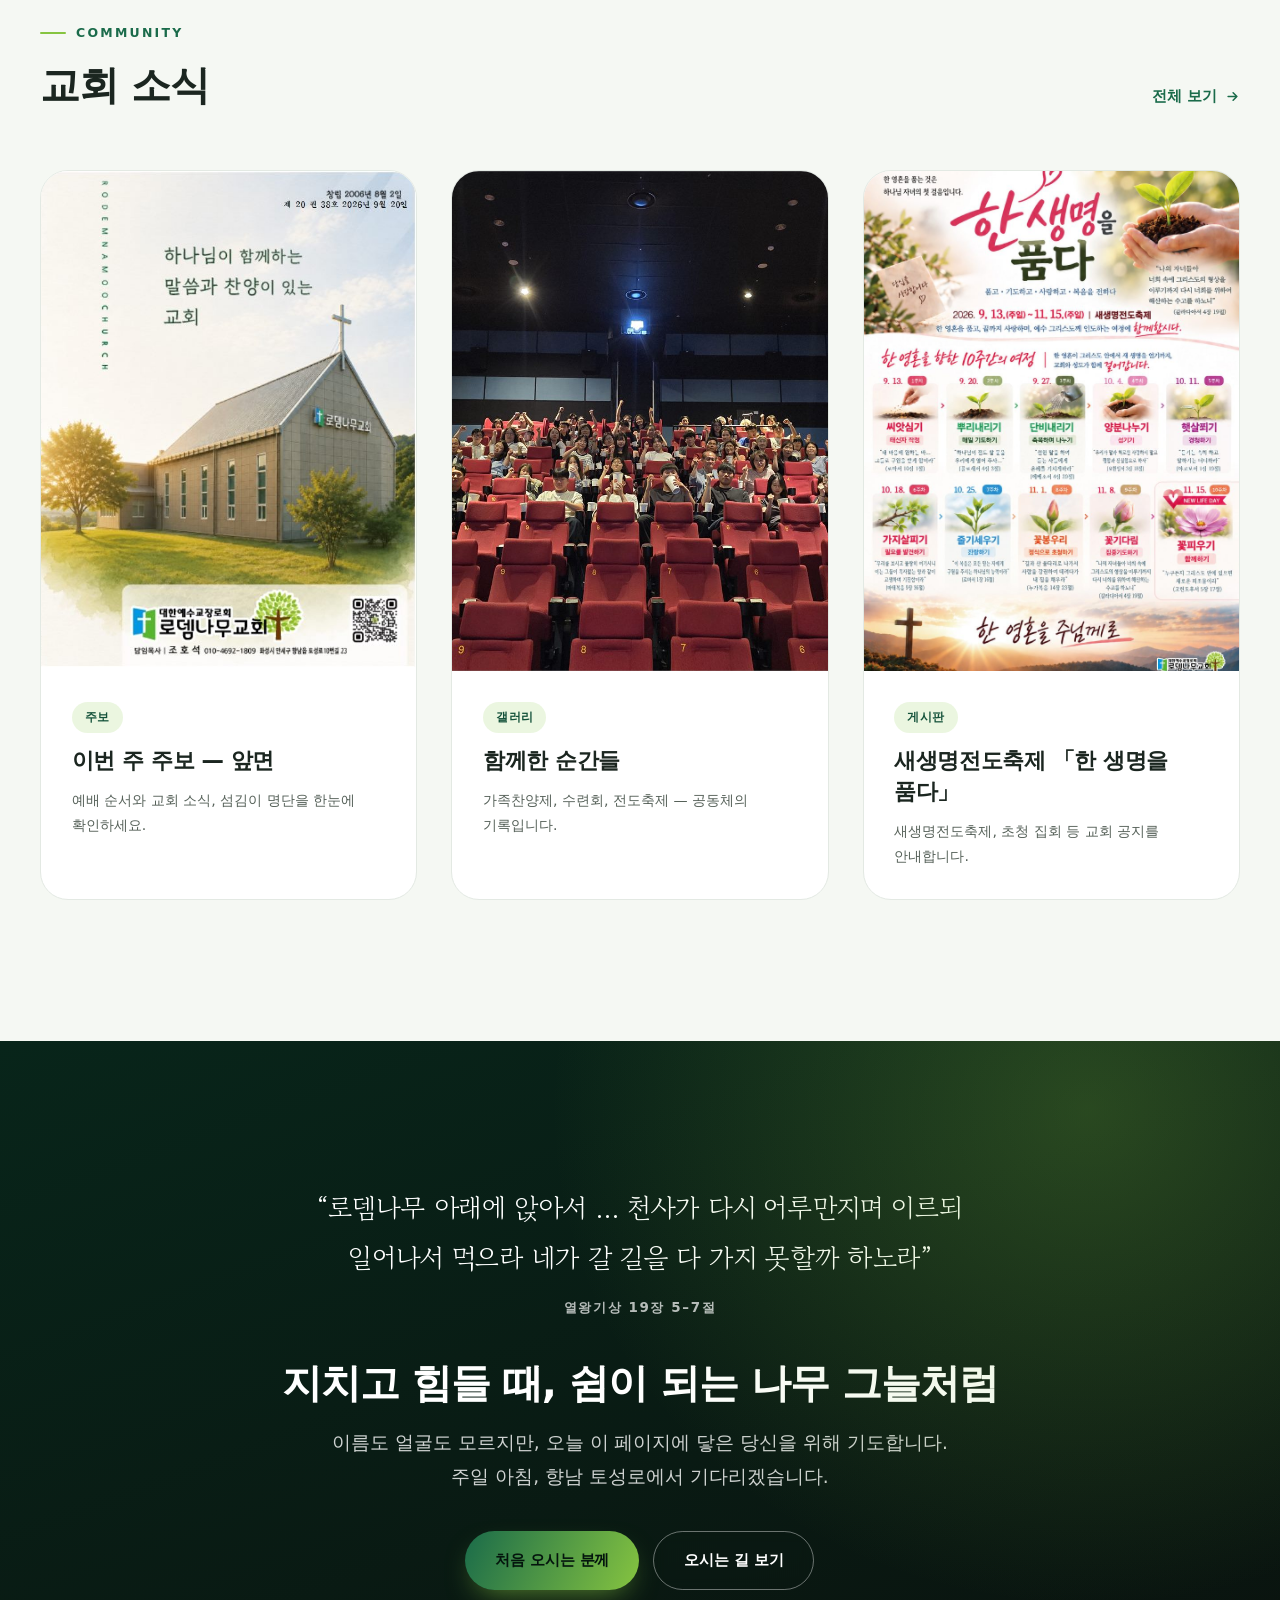
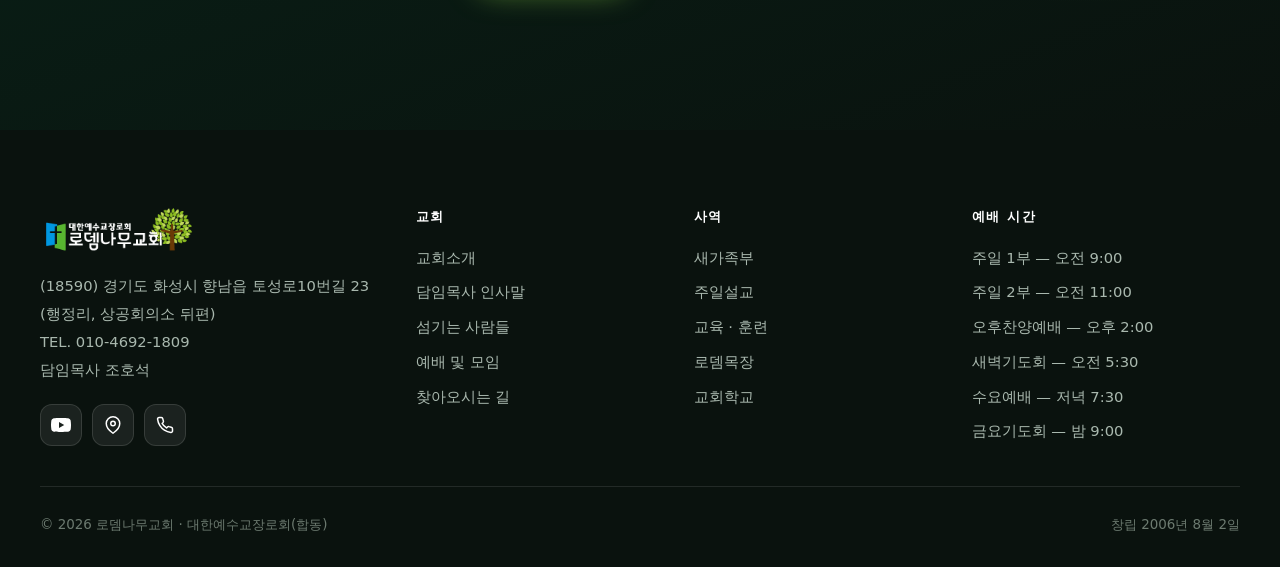
==== commit b9caef85: "Add files via upload" ====
--- a/index.html
+++ b/index.html
@@ -24,7 +24,7 @@
 <link rel="apple-touch-icon" href="assets/img/logo.png">
 <link rel="preconnect" href="https://fonts.gstatic.com" crossorigin>
 <link rel="preconnect" href="https://cdn.jsdelivr.net" crossorigin>
-<link rel="stylesheet" href="assets/css/style.css?v=7aef4725">
+<link rel="stylesheet" href="assets/css/style.css?v=70fe07c9">
 
 <!-- 네이버·구글 검색 노출용 구조화 데이터 -->
 <script type="application/ld+json">
--- a/assets/css/style.css
+++ b/assets/css/style.css
@@ -954,3 +954,13 @@
 }
 /* 휴대폰·태블릿: 첫 화면 SCROLL 표시는 예배 시간과 겹쳐서 숨깁니다 (파일 뒤쪽에 둬야 기본값에 덮이지 않음) */
 @media (max-width: 900px) { .hero__scroll { display: none; } }
+
+/* 휴대폰 메뉴: 스크롤해서 머리글이 흰색(흐림 효과)으로 바뀌어도 전체 메뉴가 화면 가득 펼쳐지게.
+   흐림 효과(backdrop-filter)가 머리글에 직접 있으면 메뉴 창이 머리글 높이 안에 갇히므로, 효과를 머리글 뒤쪽 층으로 옮깁니다 */
+@media (max-width: 900px) {
+  .header--solid { backdrop-filter: none; -webkit-backdrop-filter: none; background: transparent; }
+  .header--solid::before { content: ""; position: absolute; inset: 0; z-index: -1; background: rgba(255, 255, 255, .94); backdrop-filter: blur(14px); -webkit-backdrop-filter: blur(14px); }
+  .nav-open .header { backdrop-filter: none; -webkit-backdrop-filter: none; }
+  .nav-open .header--solid::before { background: #fff; }
+  .header { isolation: isolate; }
+}
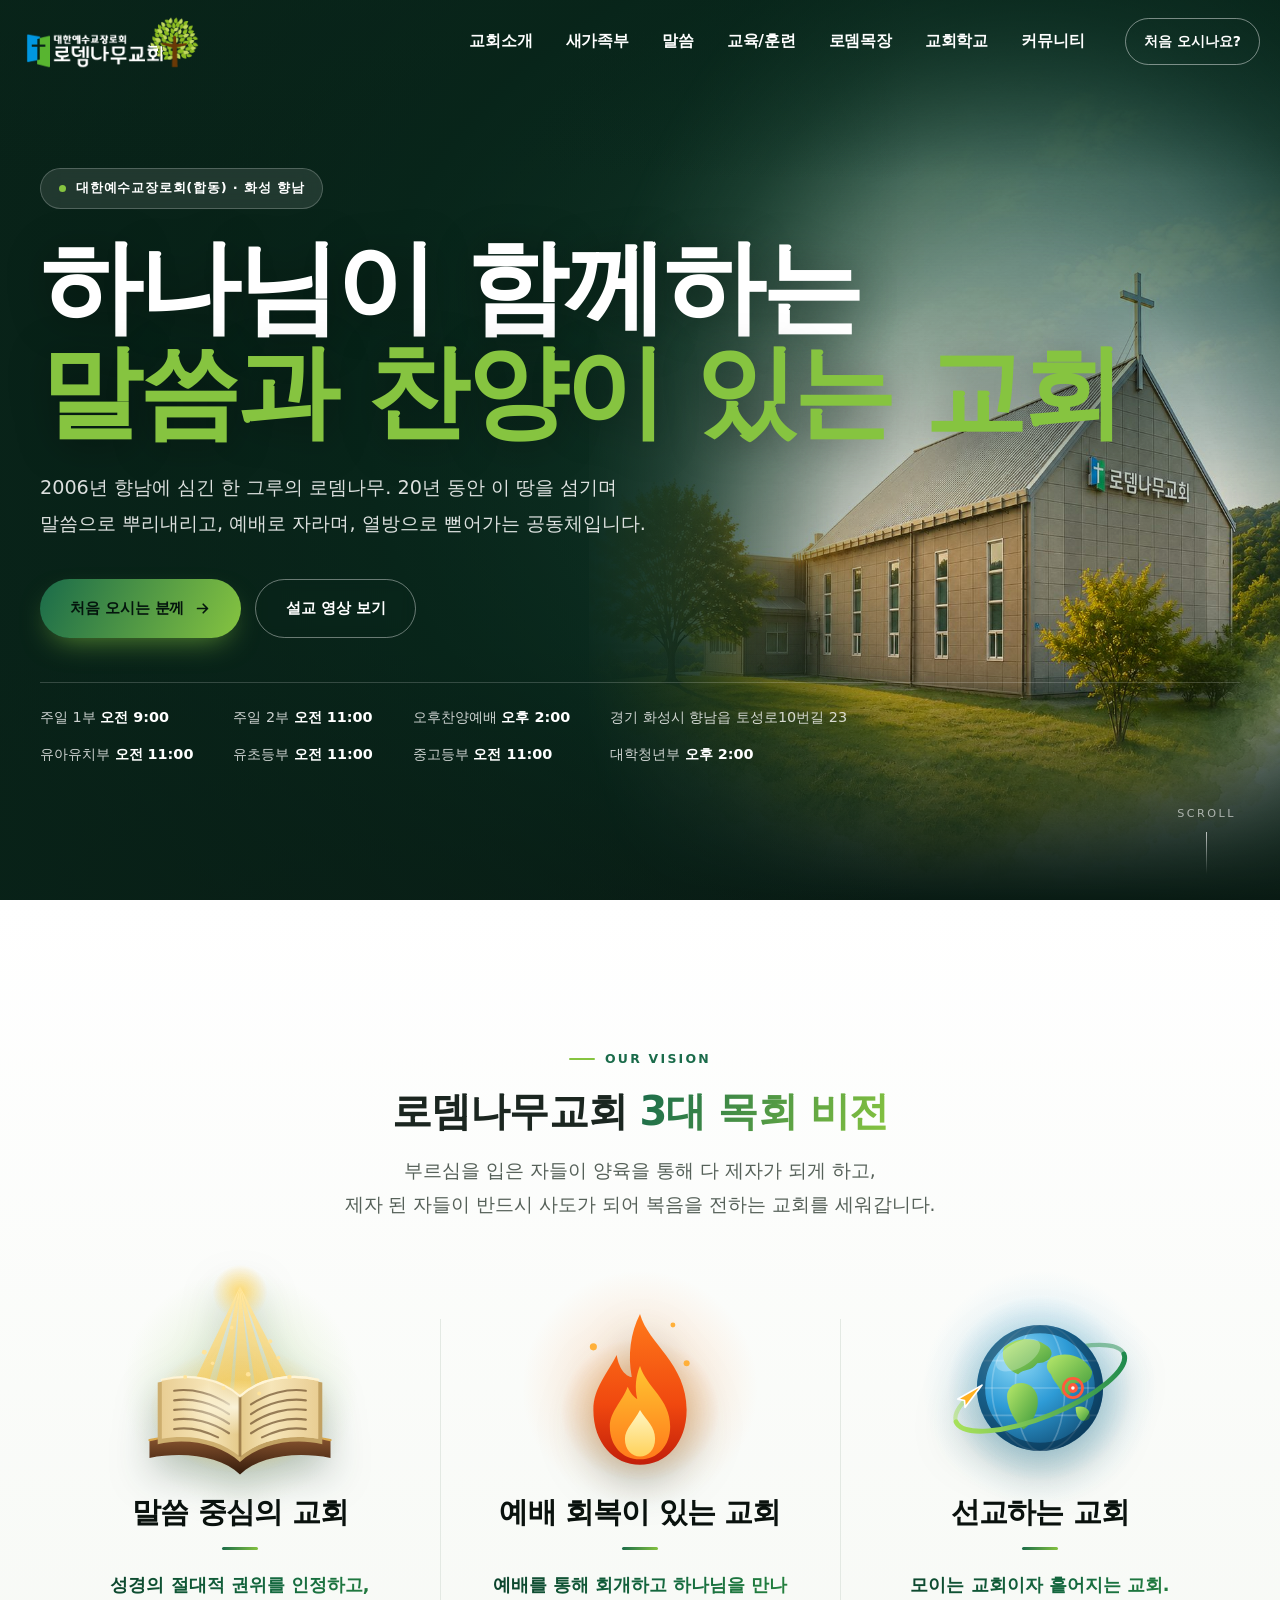
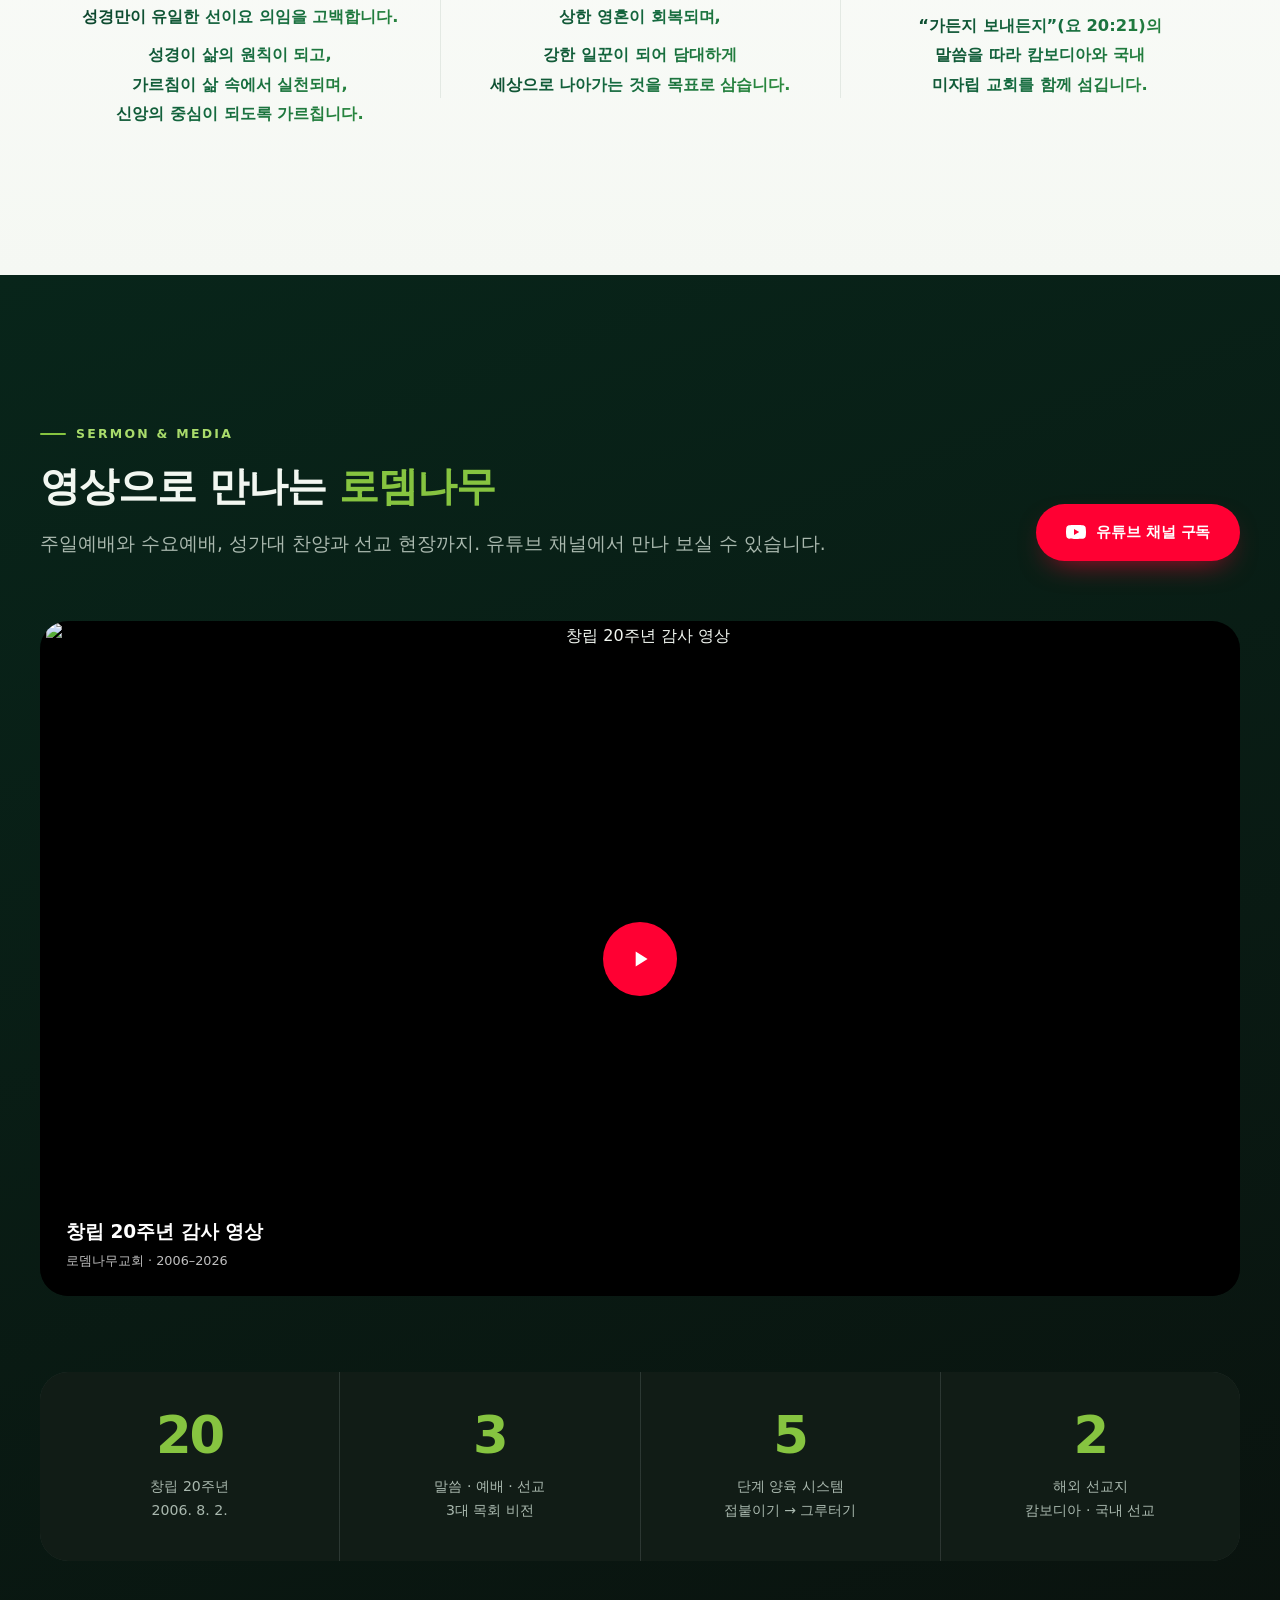
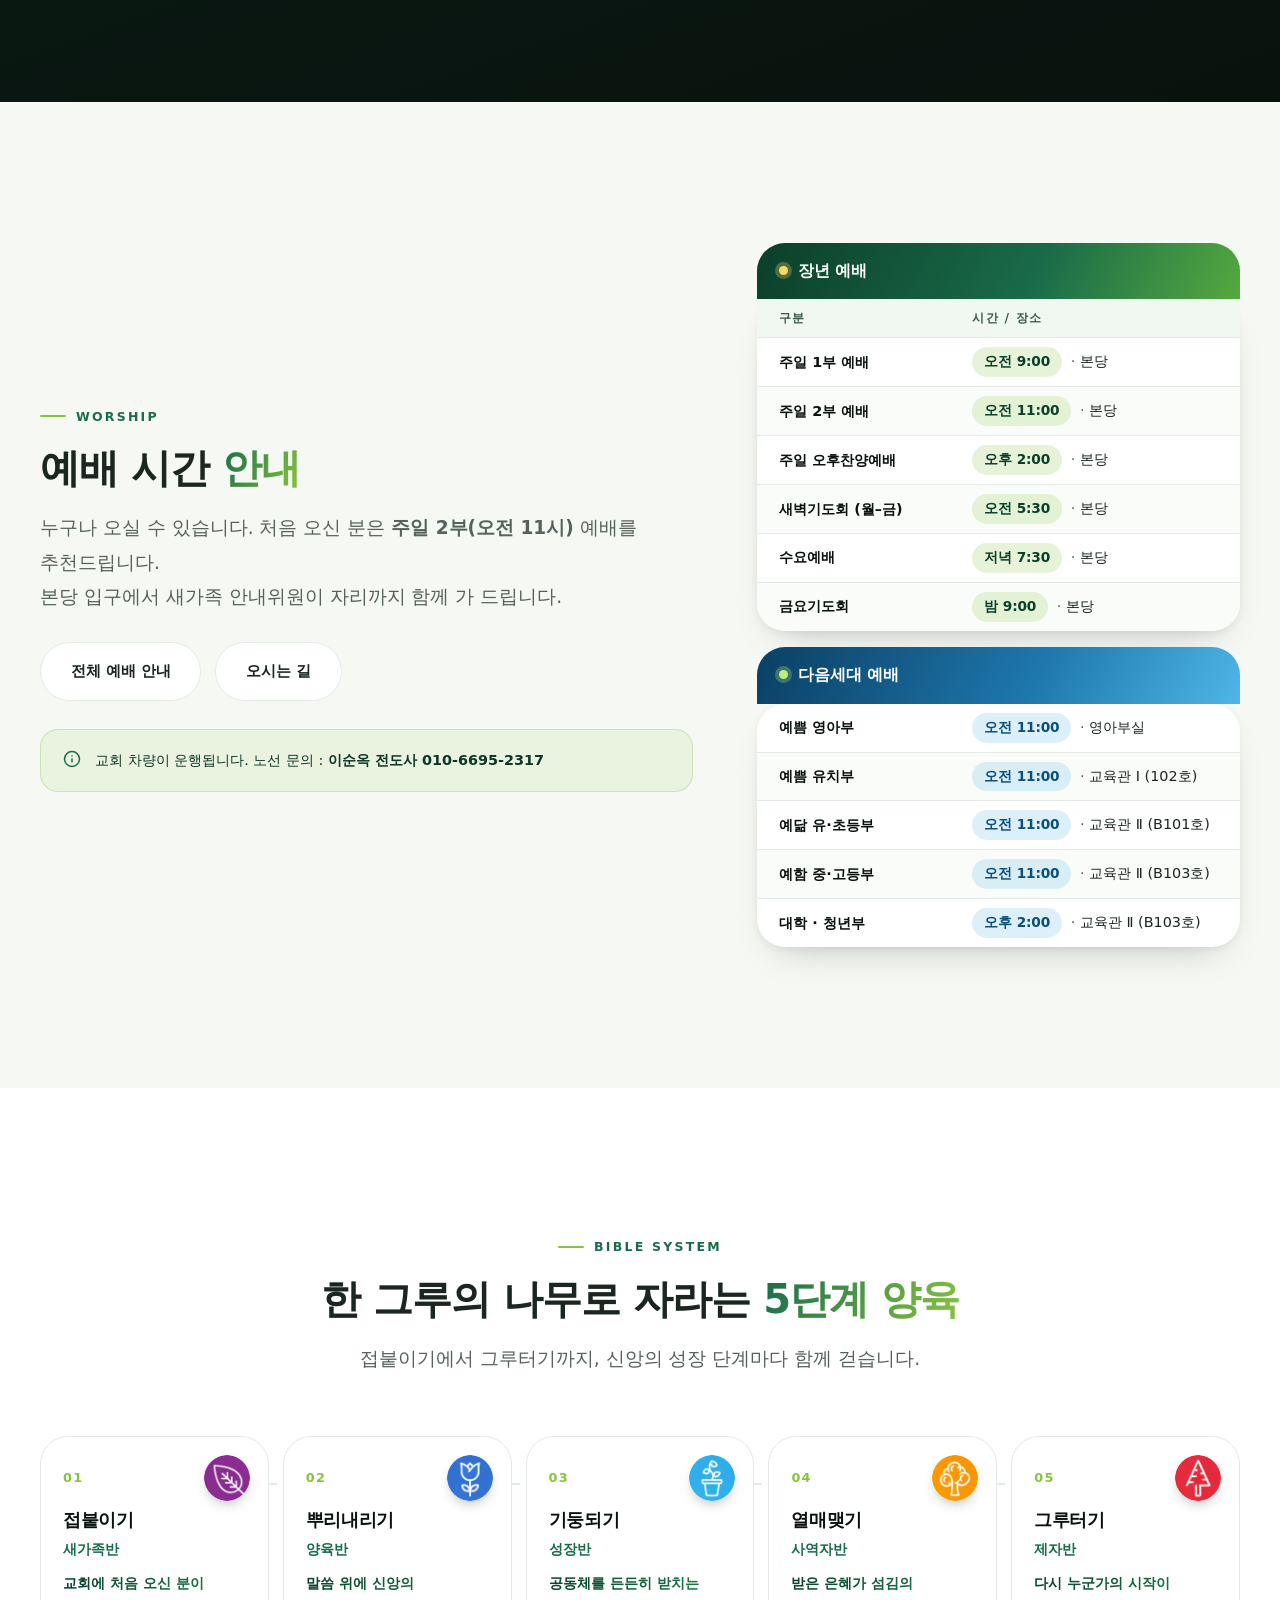
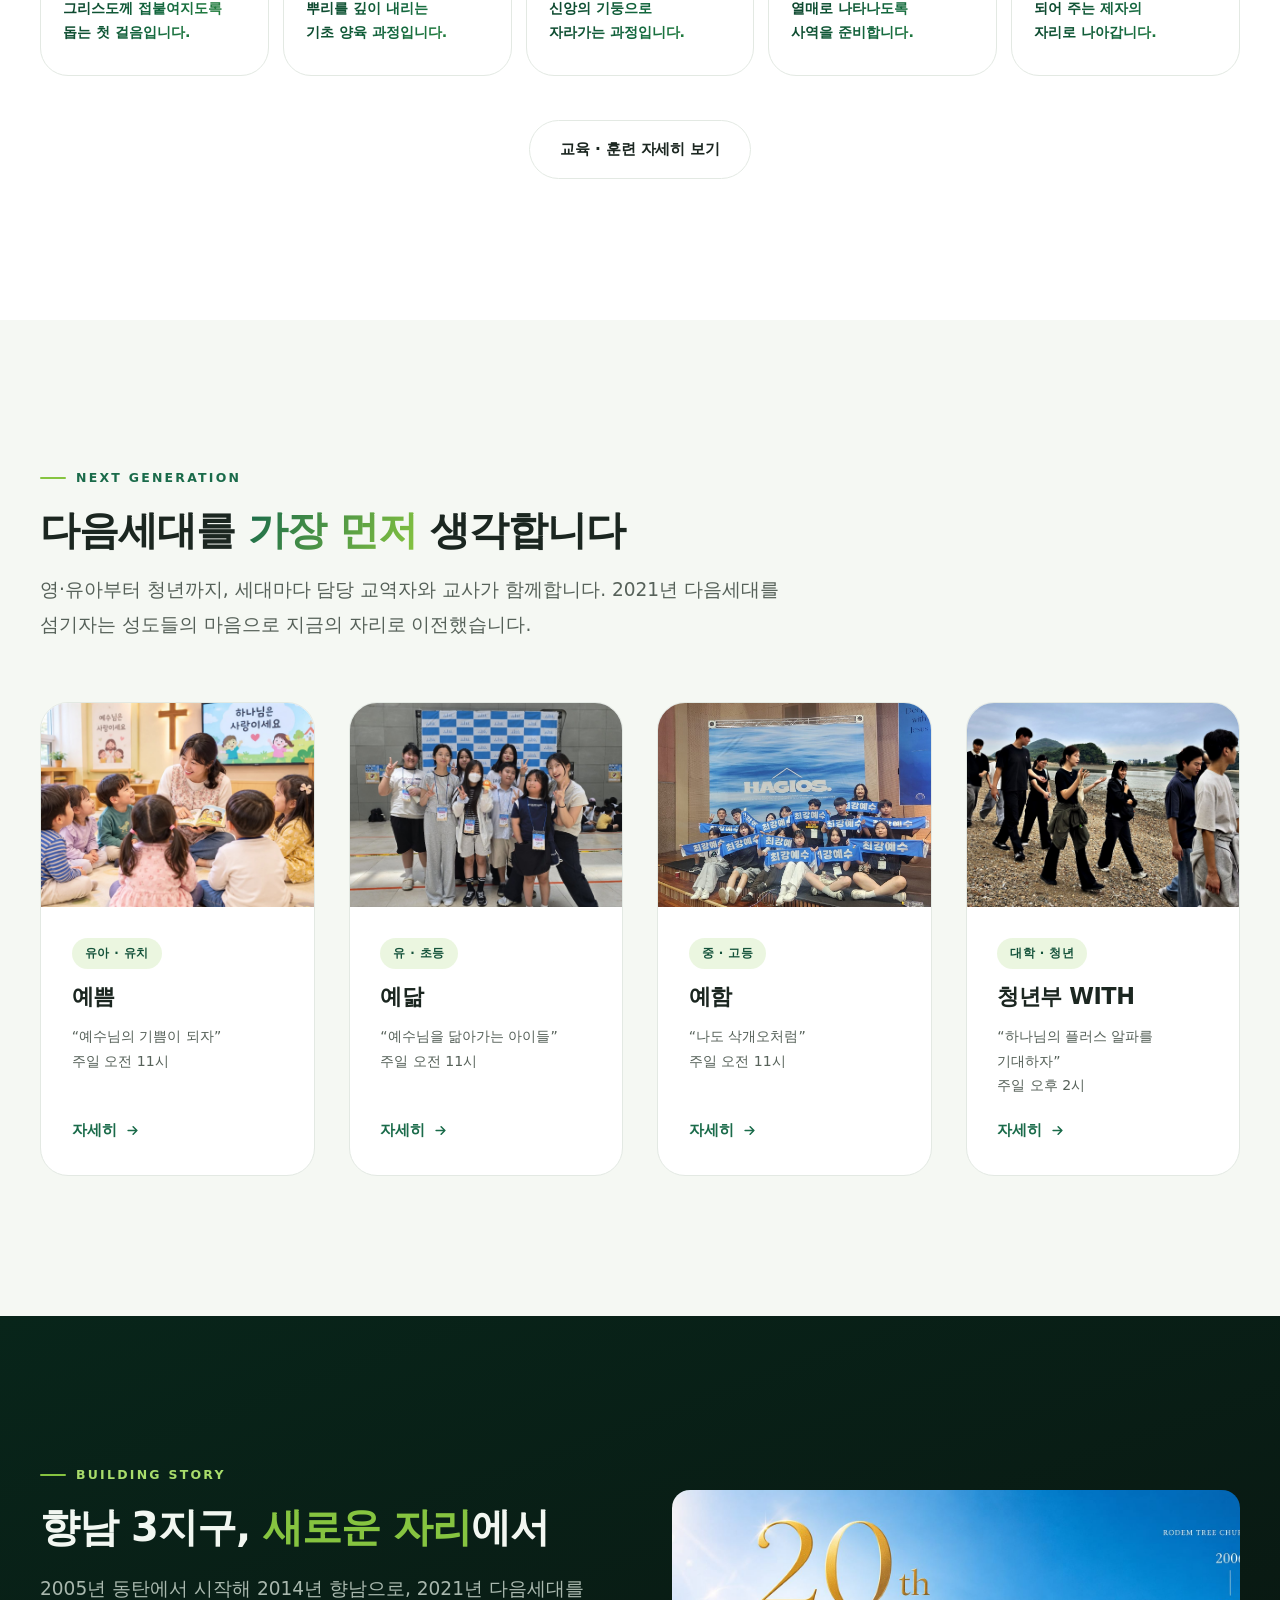
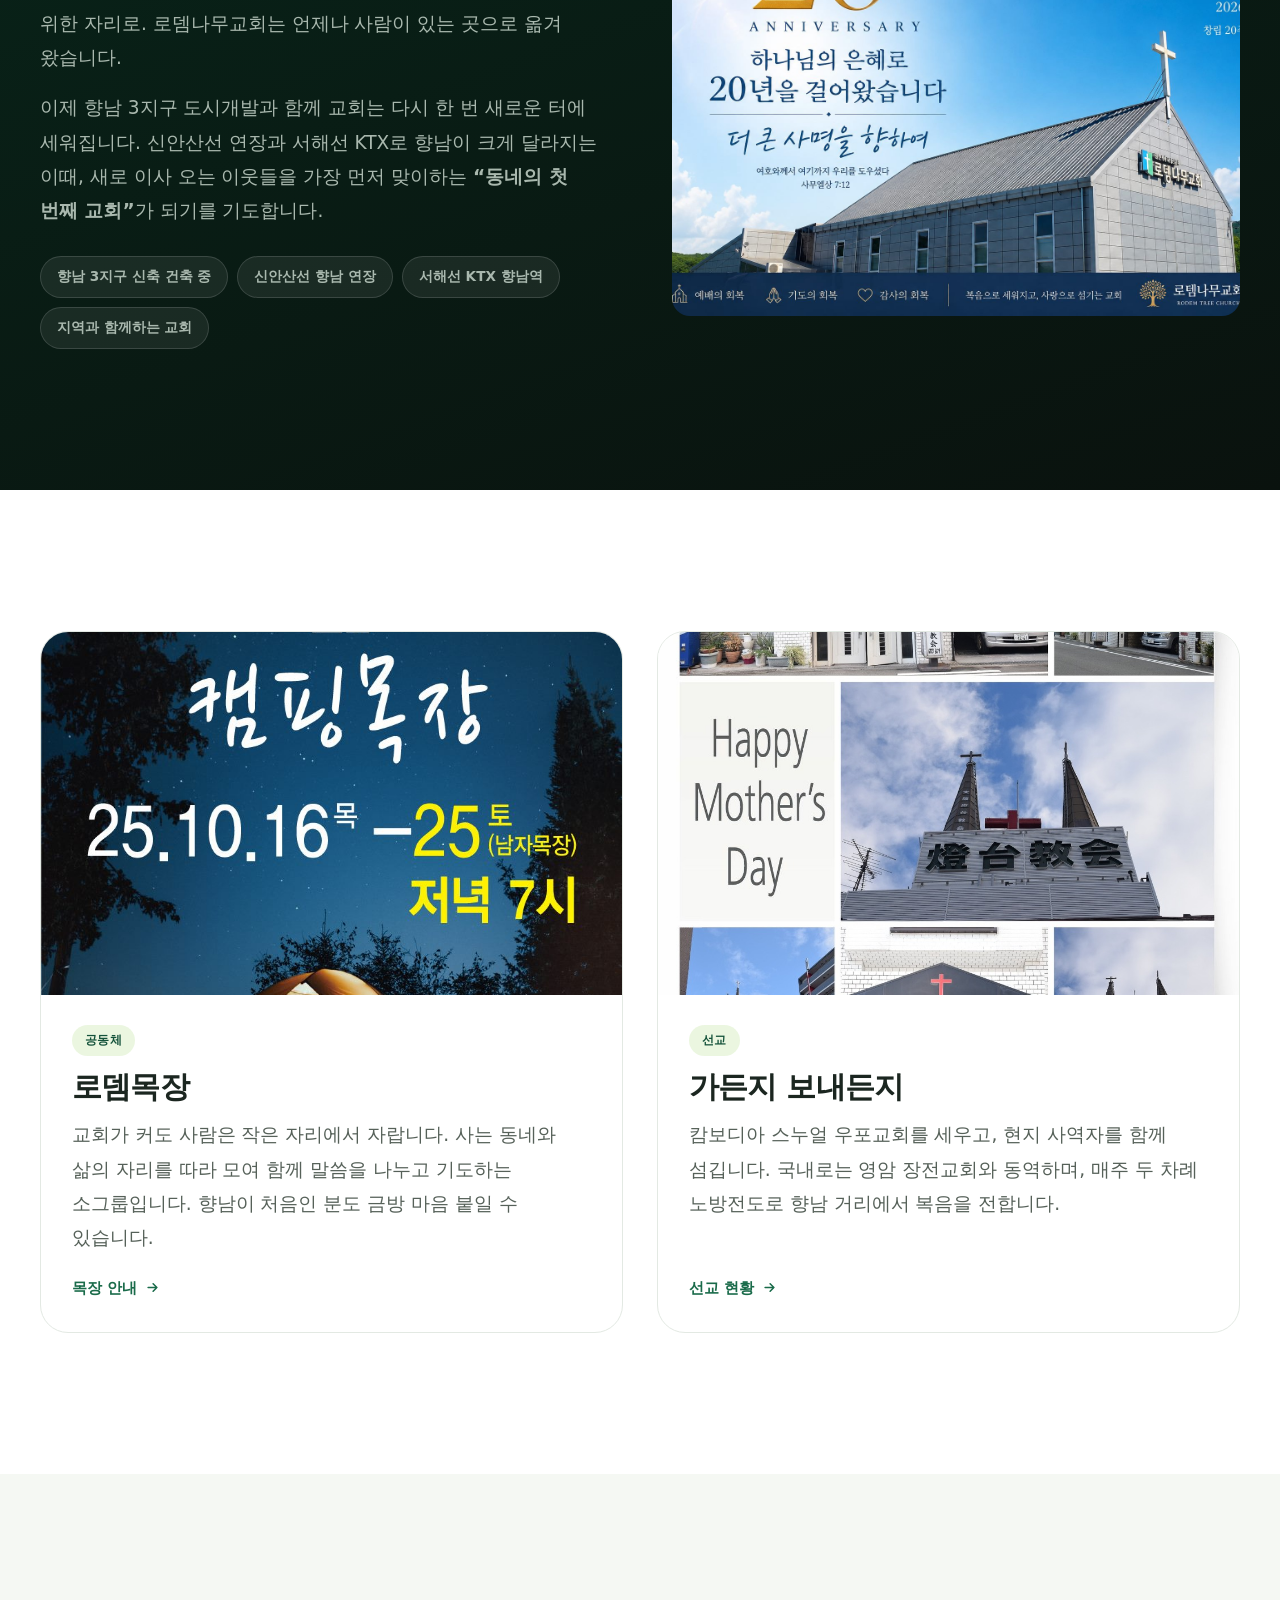
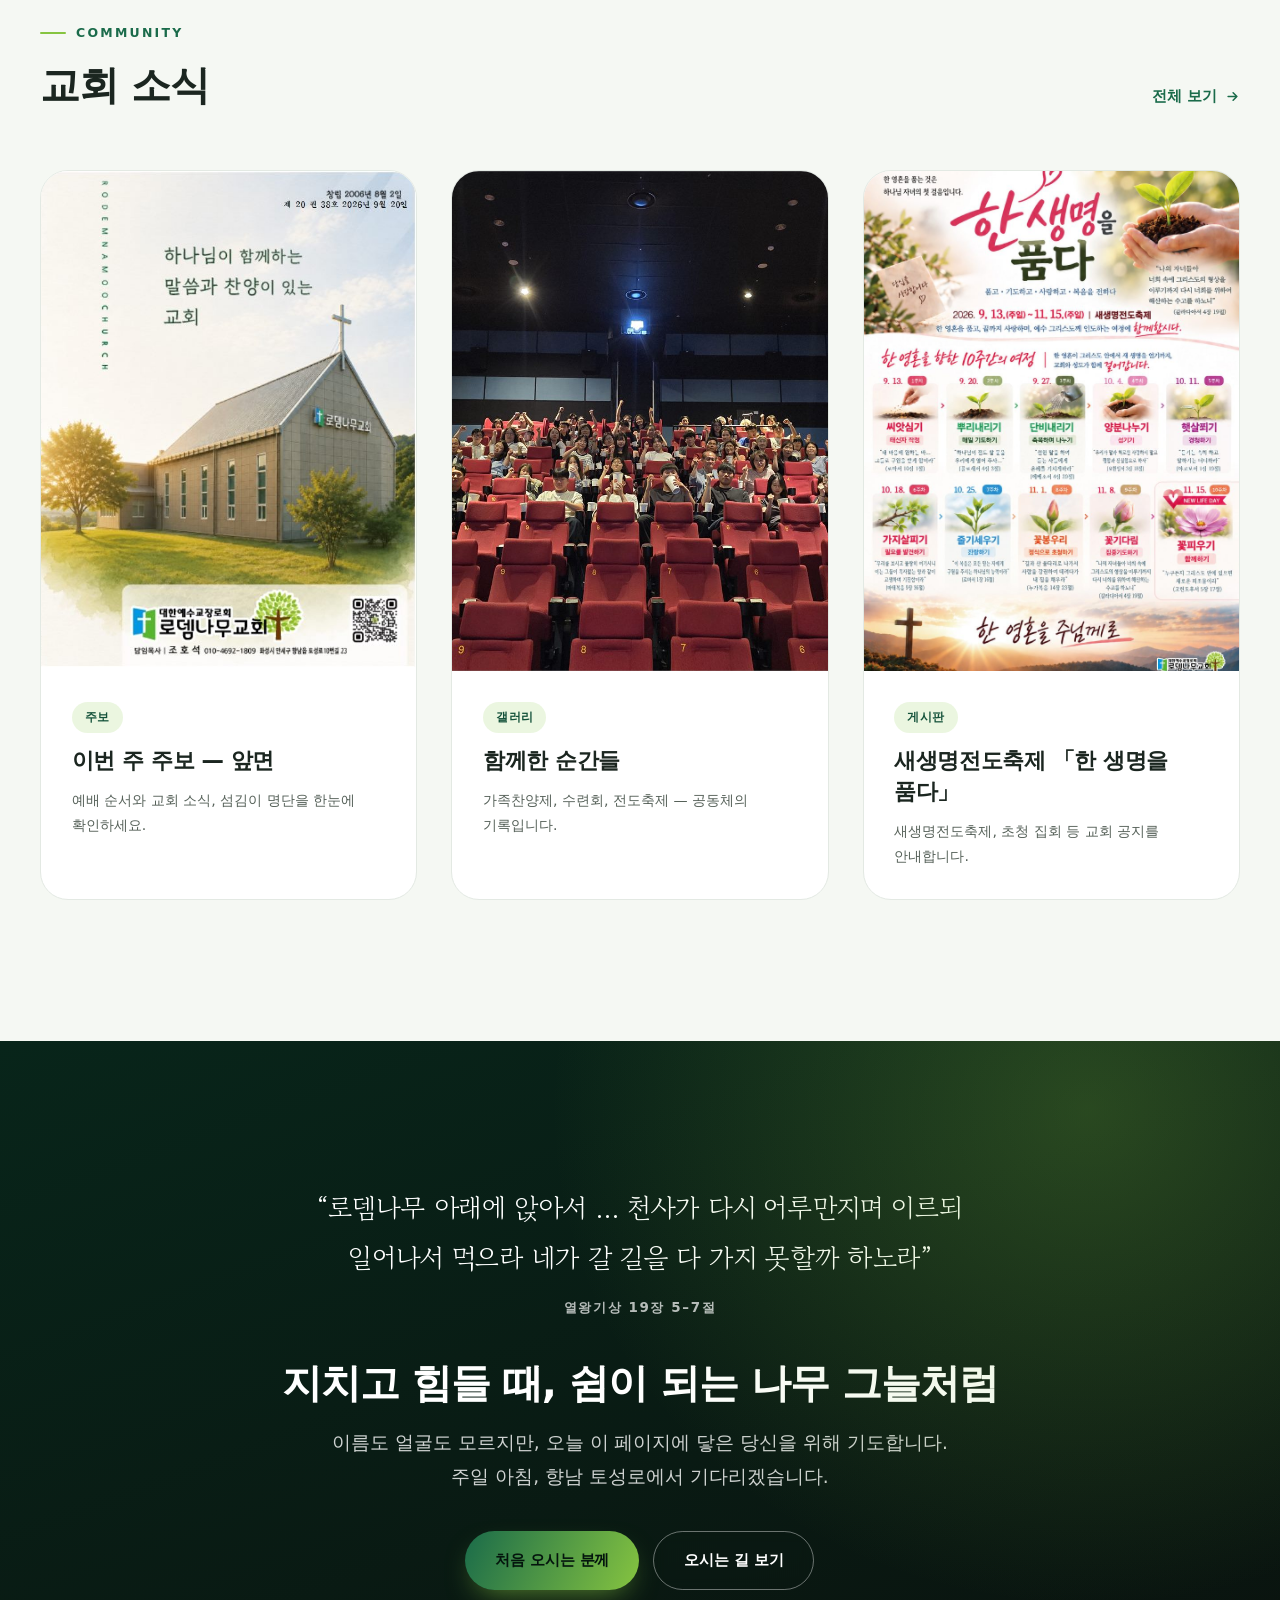
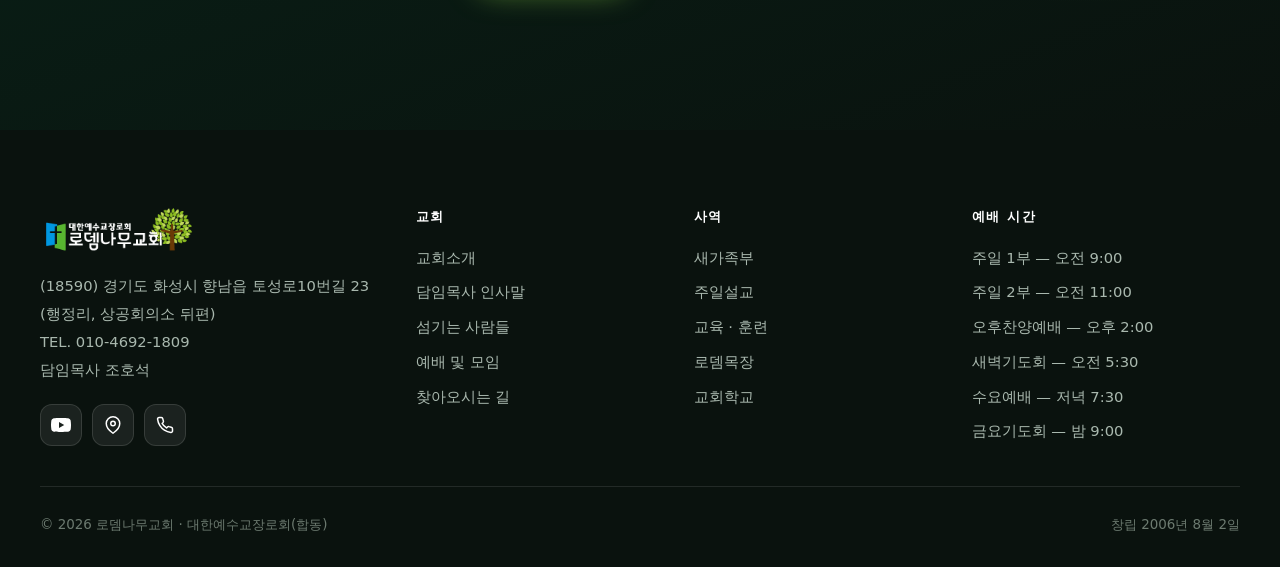
==== commit 2ca0ce3c: "Add files via upload" ====
--- a/index.html
+++ b/index.html
@@ -24,7 +24,7 @@
 <link rel="apple-touch-icon" href="assets/img/logo.png">
 <link rel="preconnect" href="https://fonts.gstatic.com" crossorigin>
 <link rel="preconnect" href="https://cdn.jsdelivr.net" crossorigin>
-<link rel="stylesheet" href="assets/css/style.css?v=70fe07c9">
+<link rel="stylesheet" href="assets/css/style.css?v=2b62a798">
 
 <!-- 네이버·구글 검색 노출용 구조화 데이터 -->
 <script type="application/ld+json">
@@ -705,6 +705,6 @@
 </footer>
 
 <script src="assets/js/content.js?v=2de6cc9e"></script>
-<script src="assets/js/main.js?v=8d26b73b"></script>
+<script src="assets/js/main.js?v=25714537"></script>
 </body>
 </html>
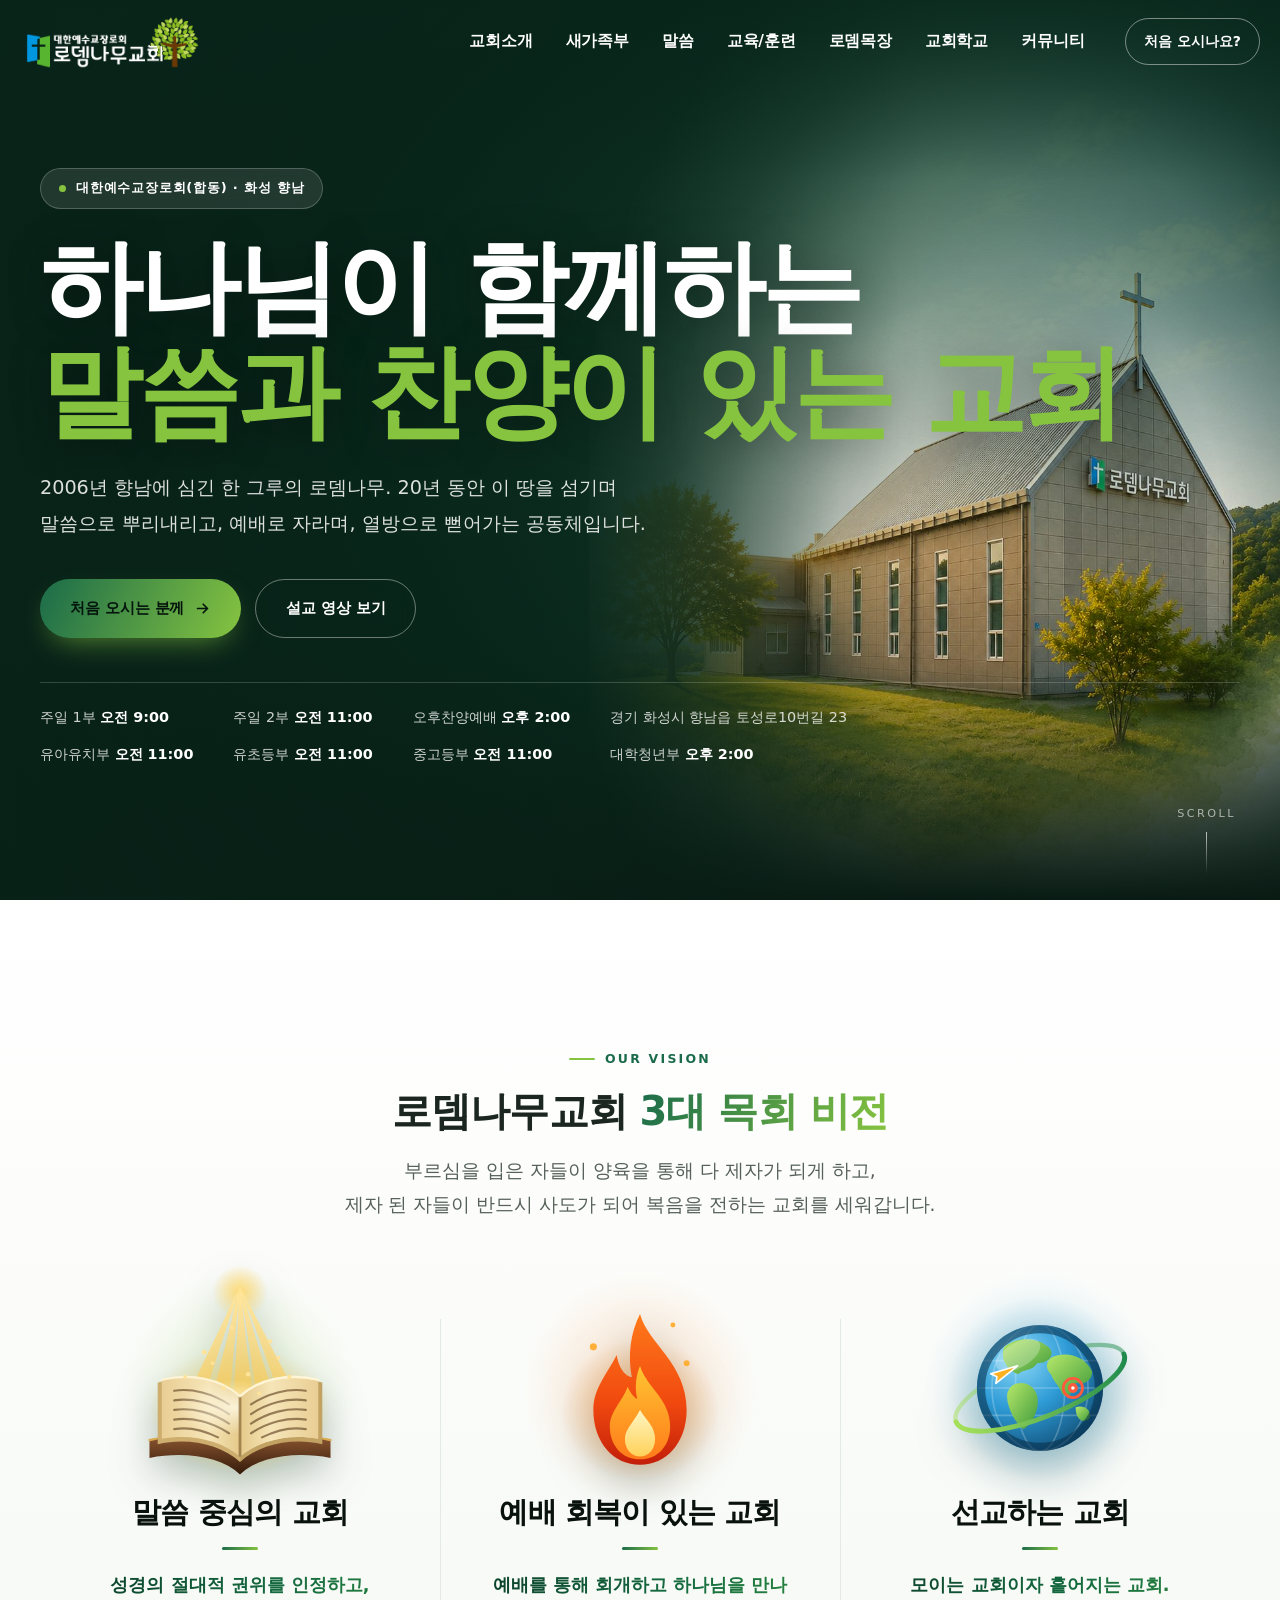
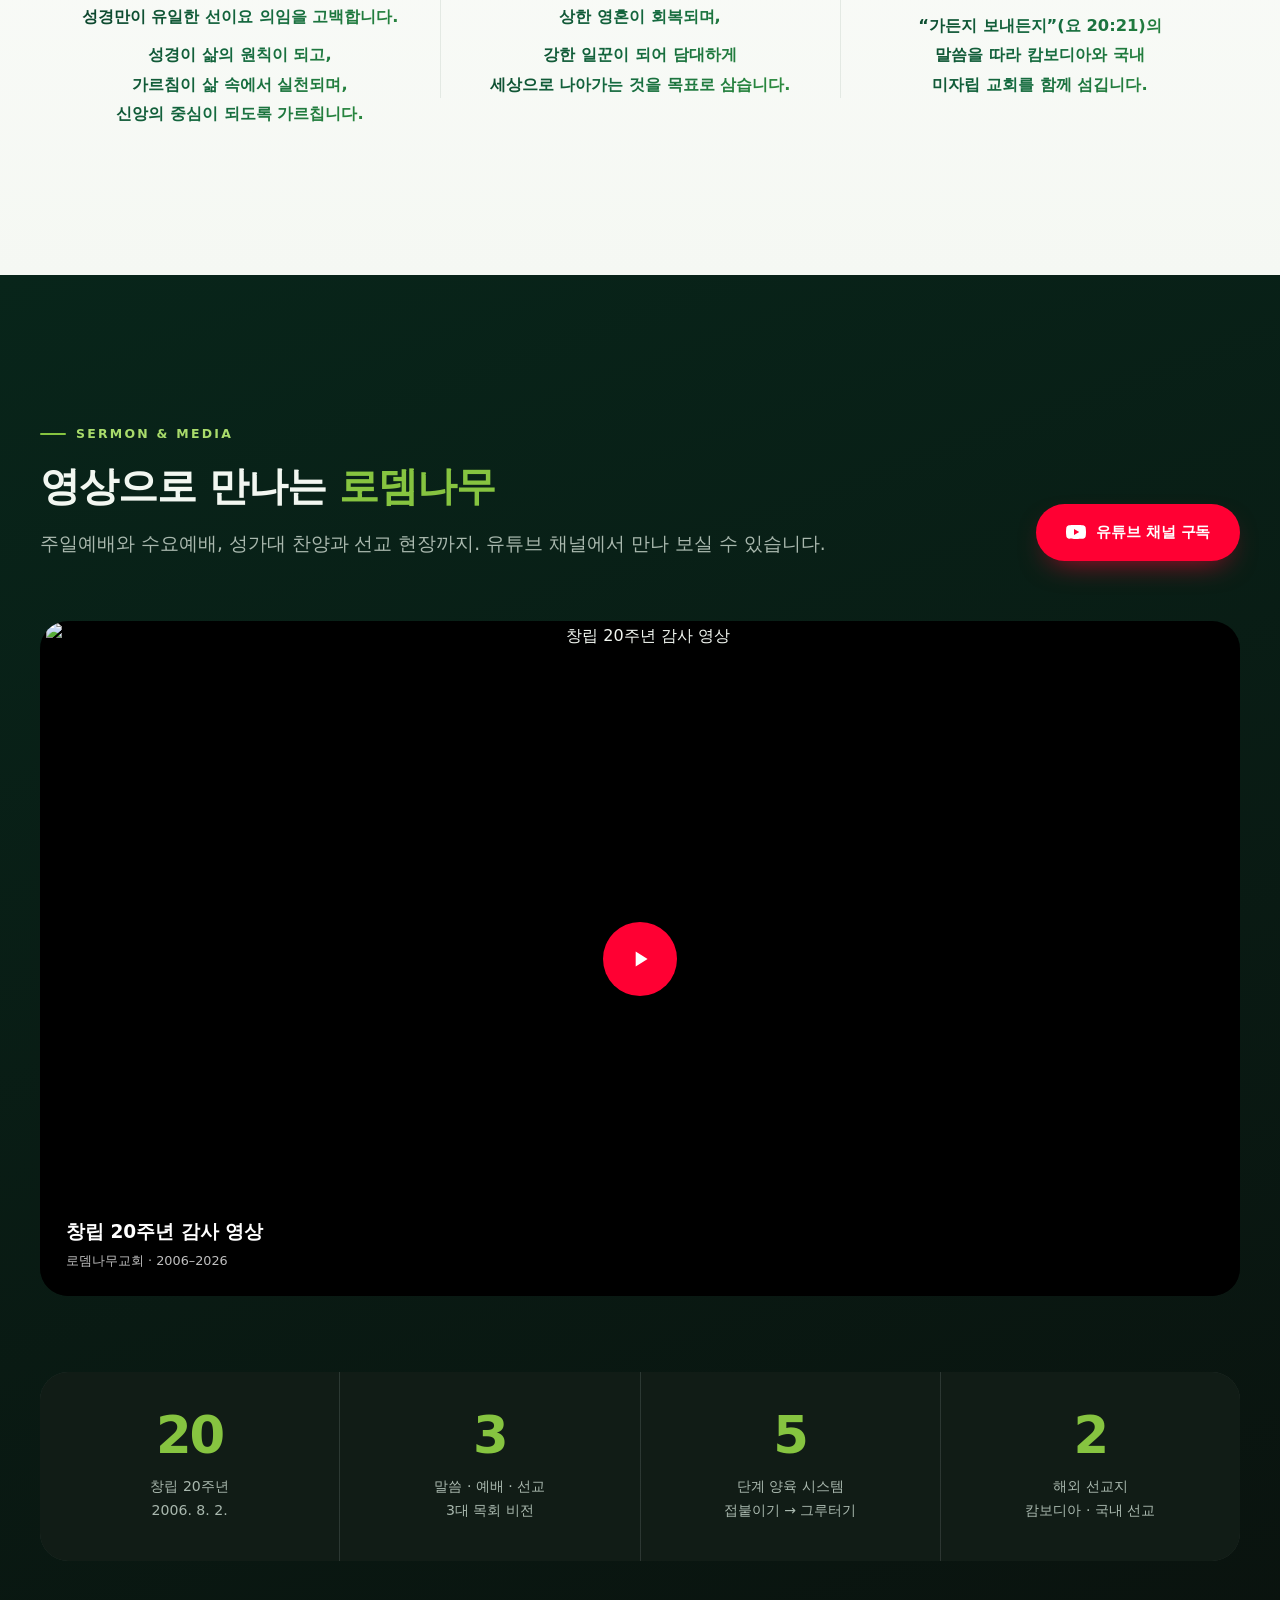
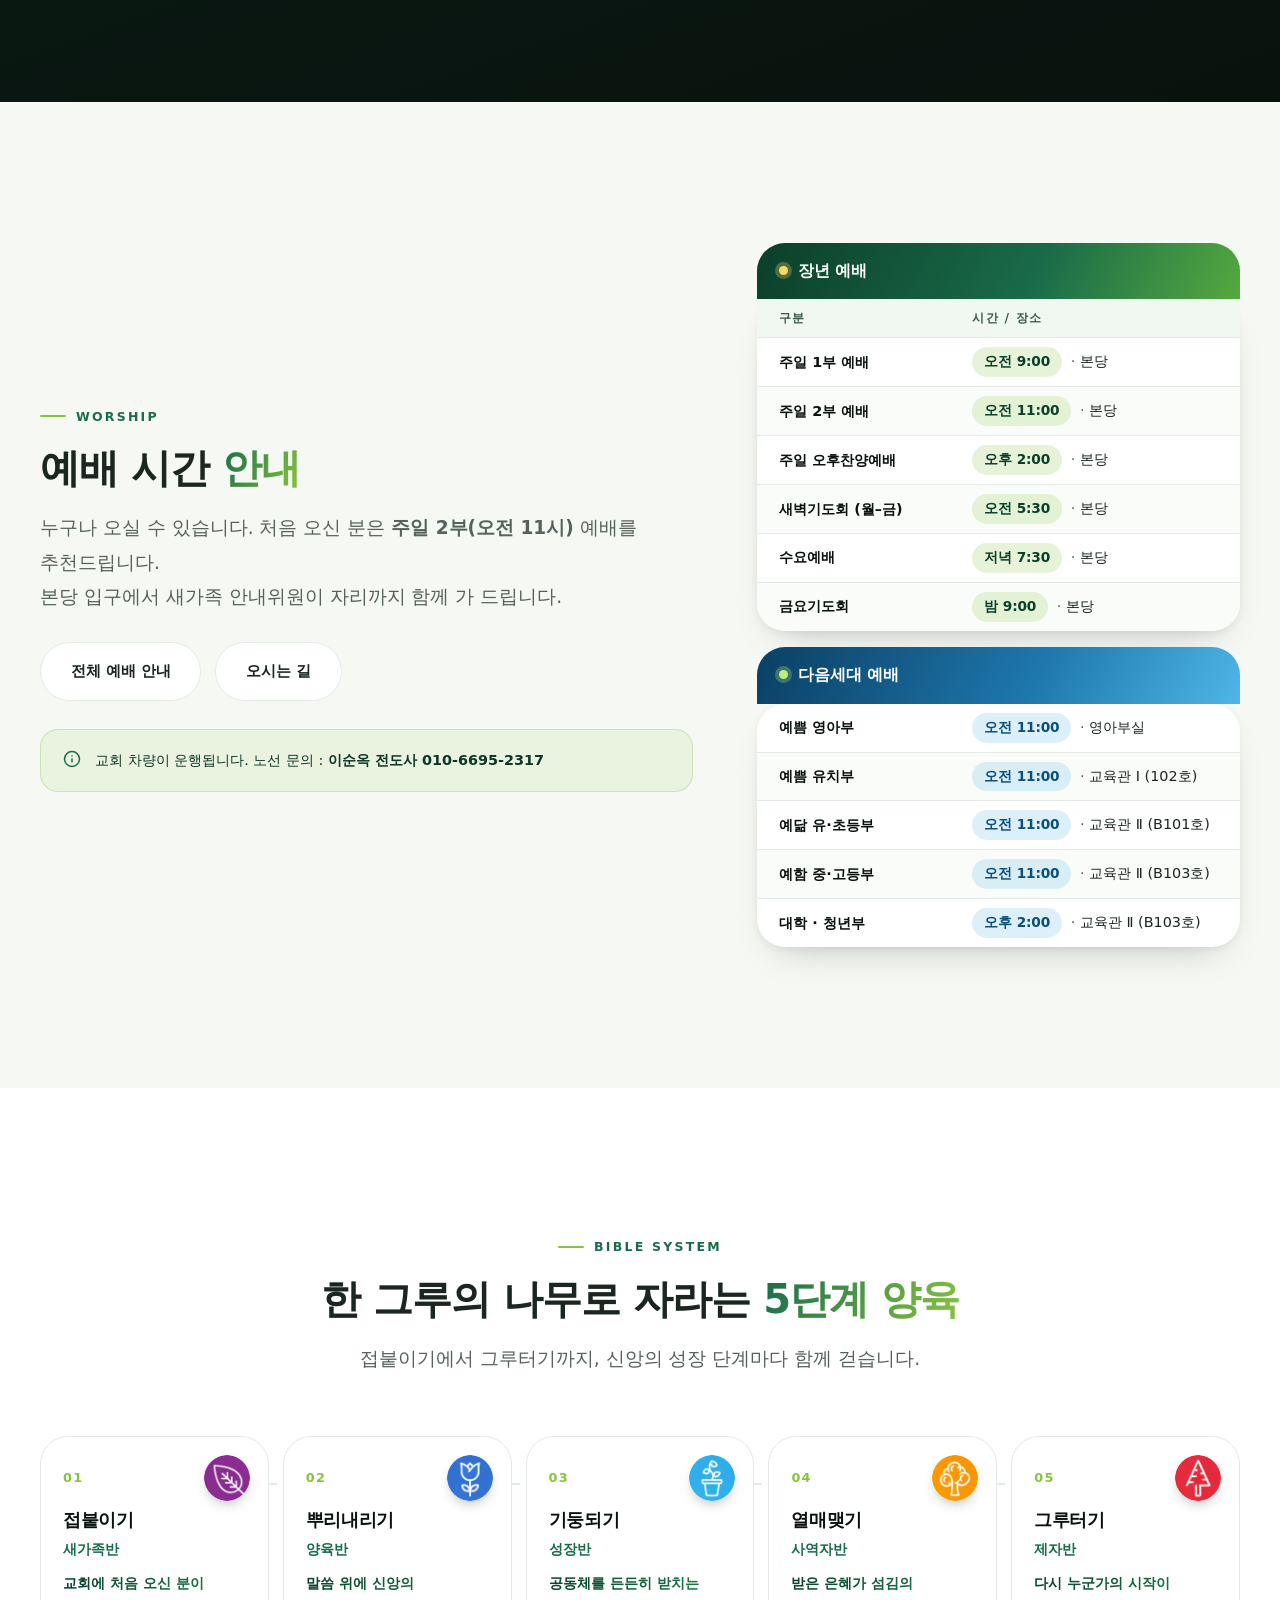
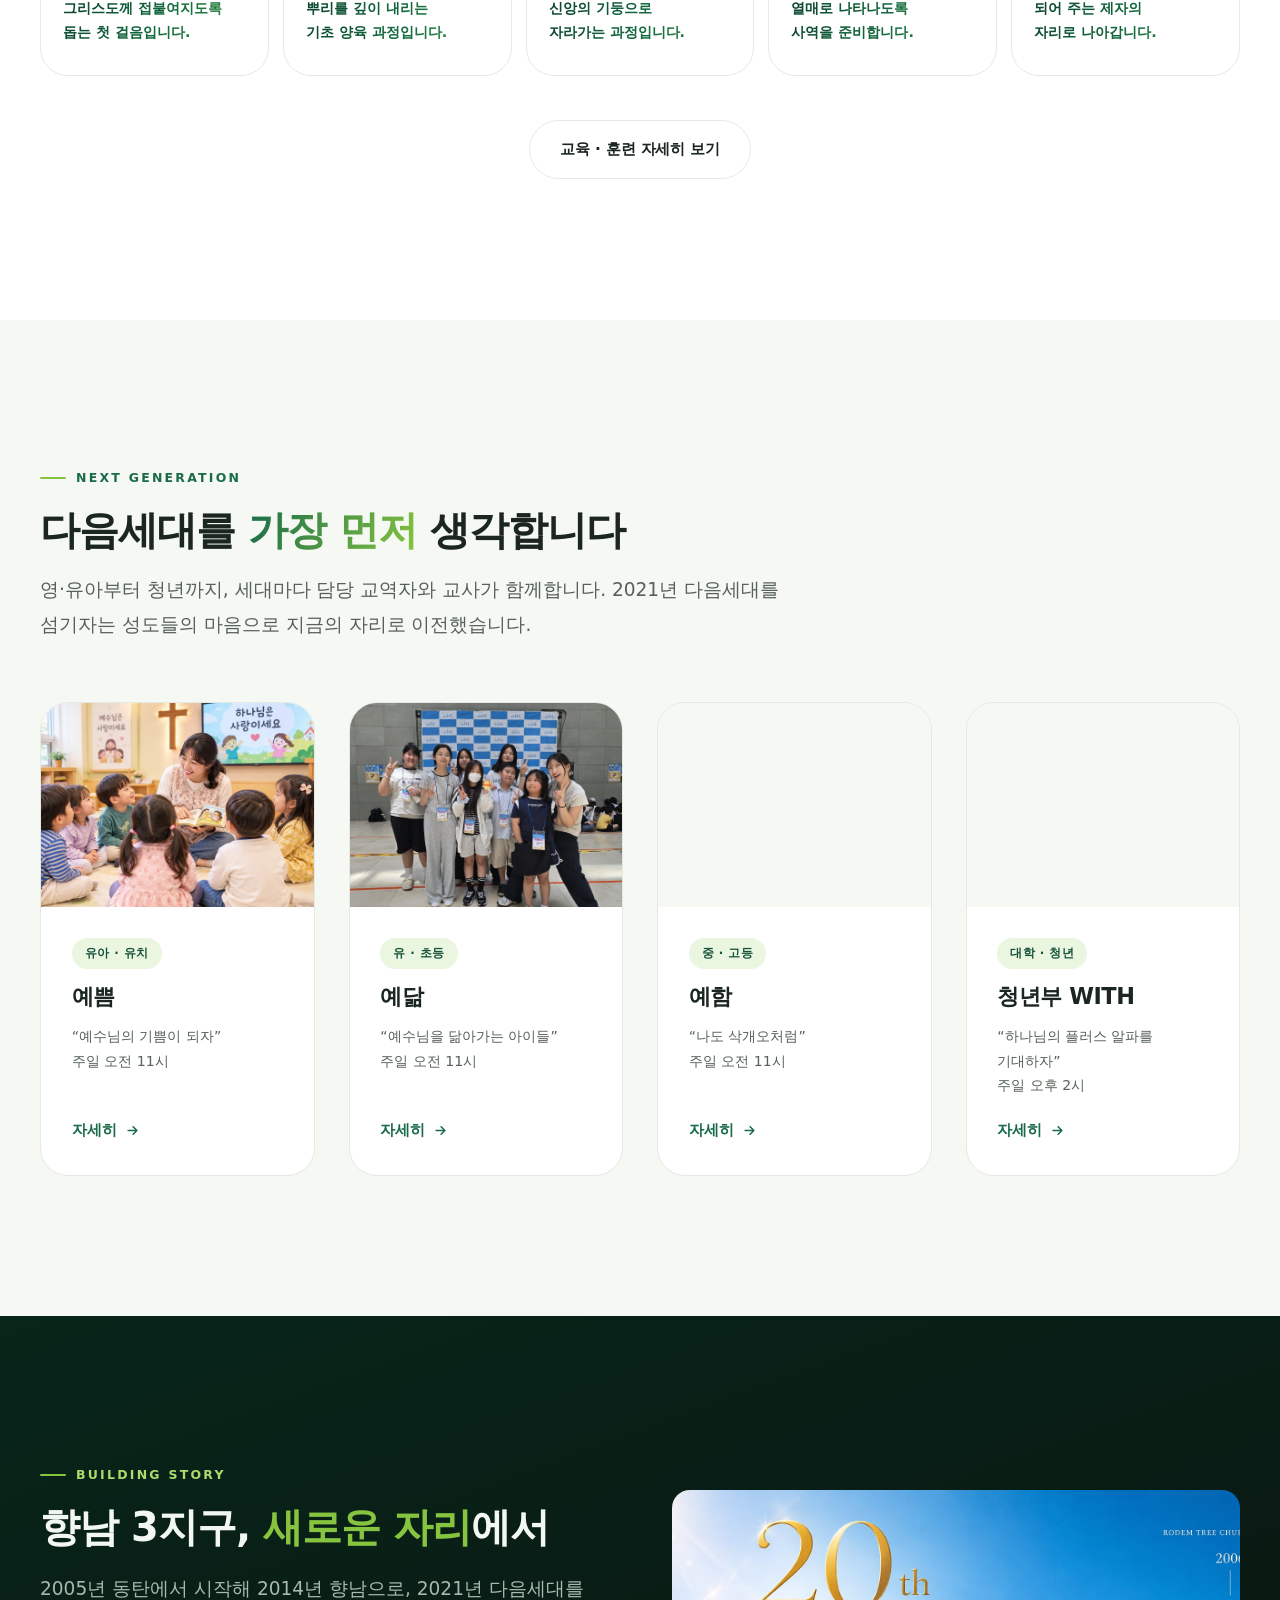
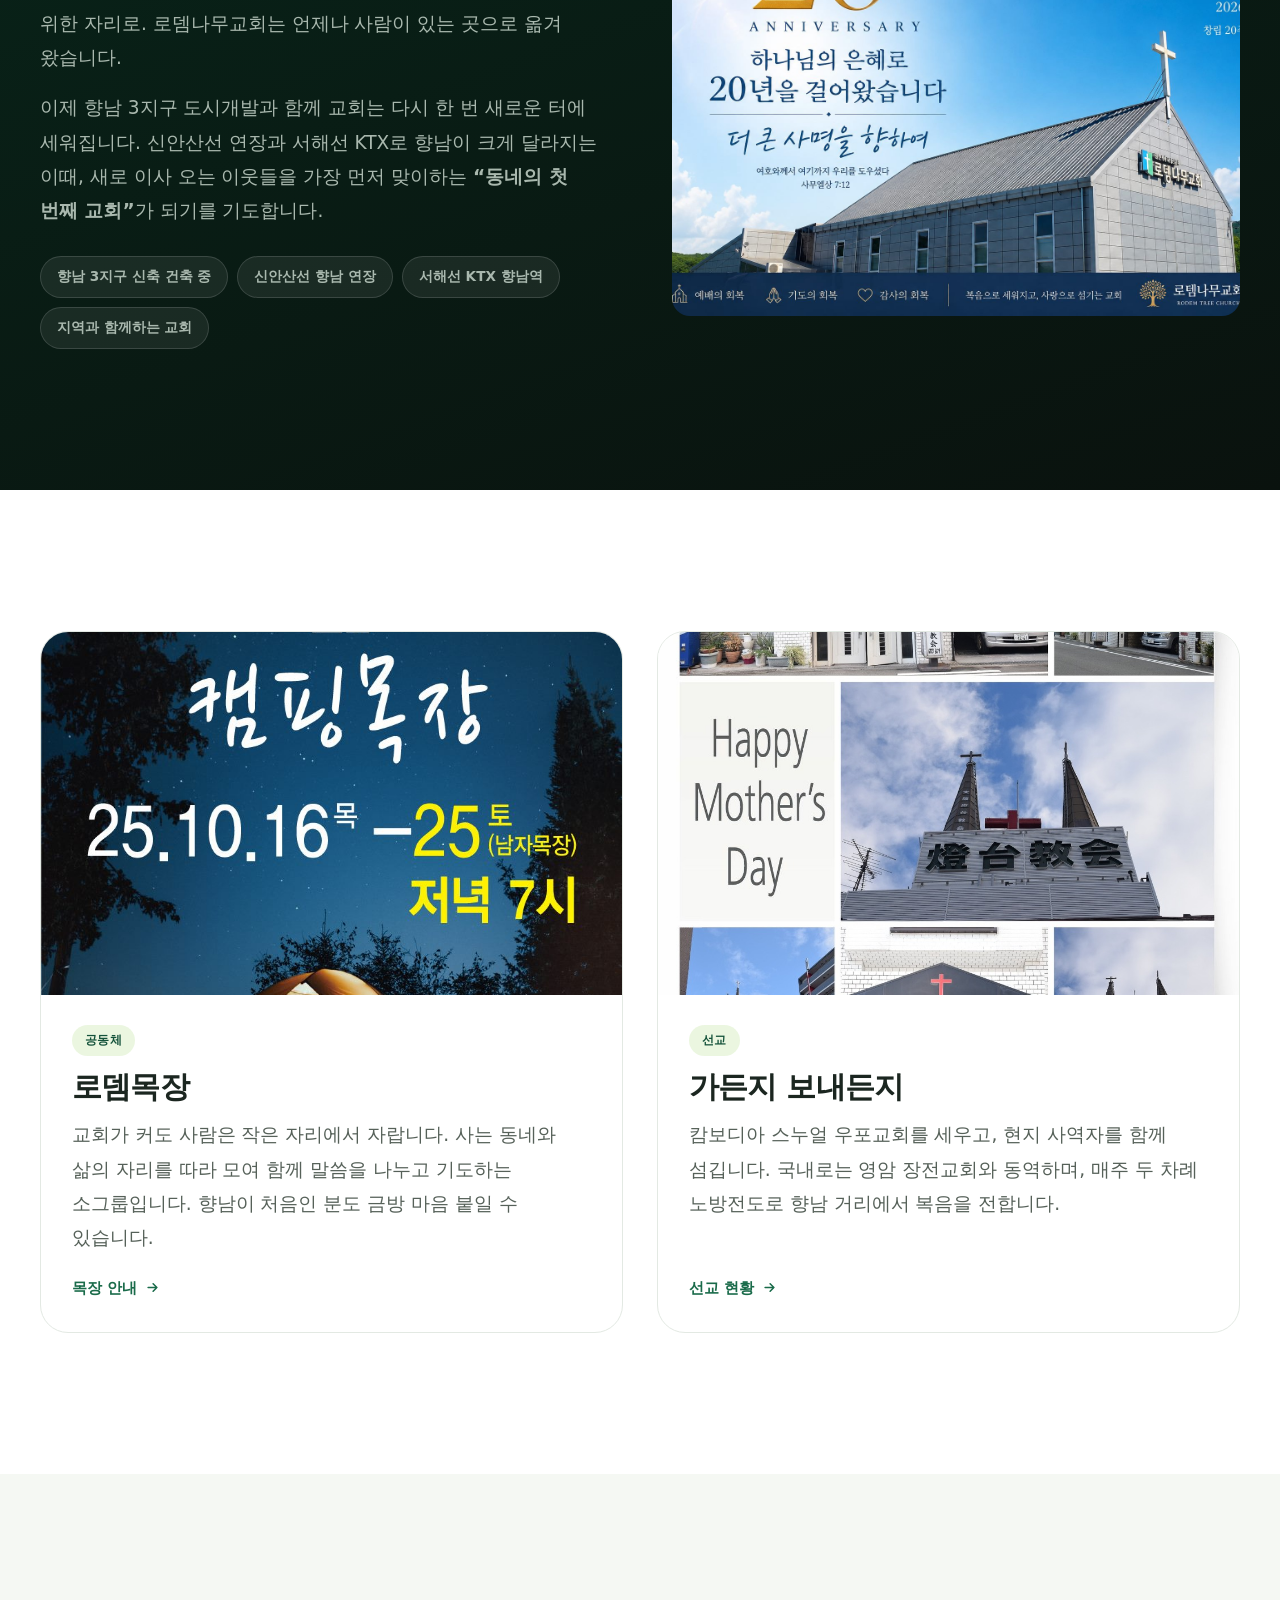
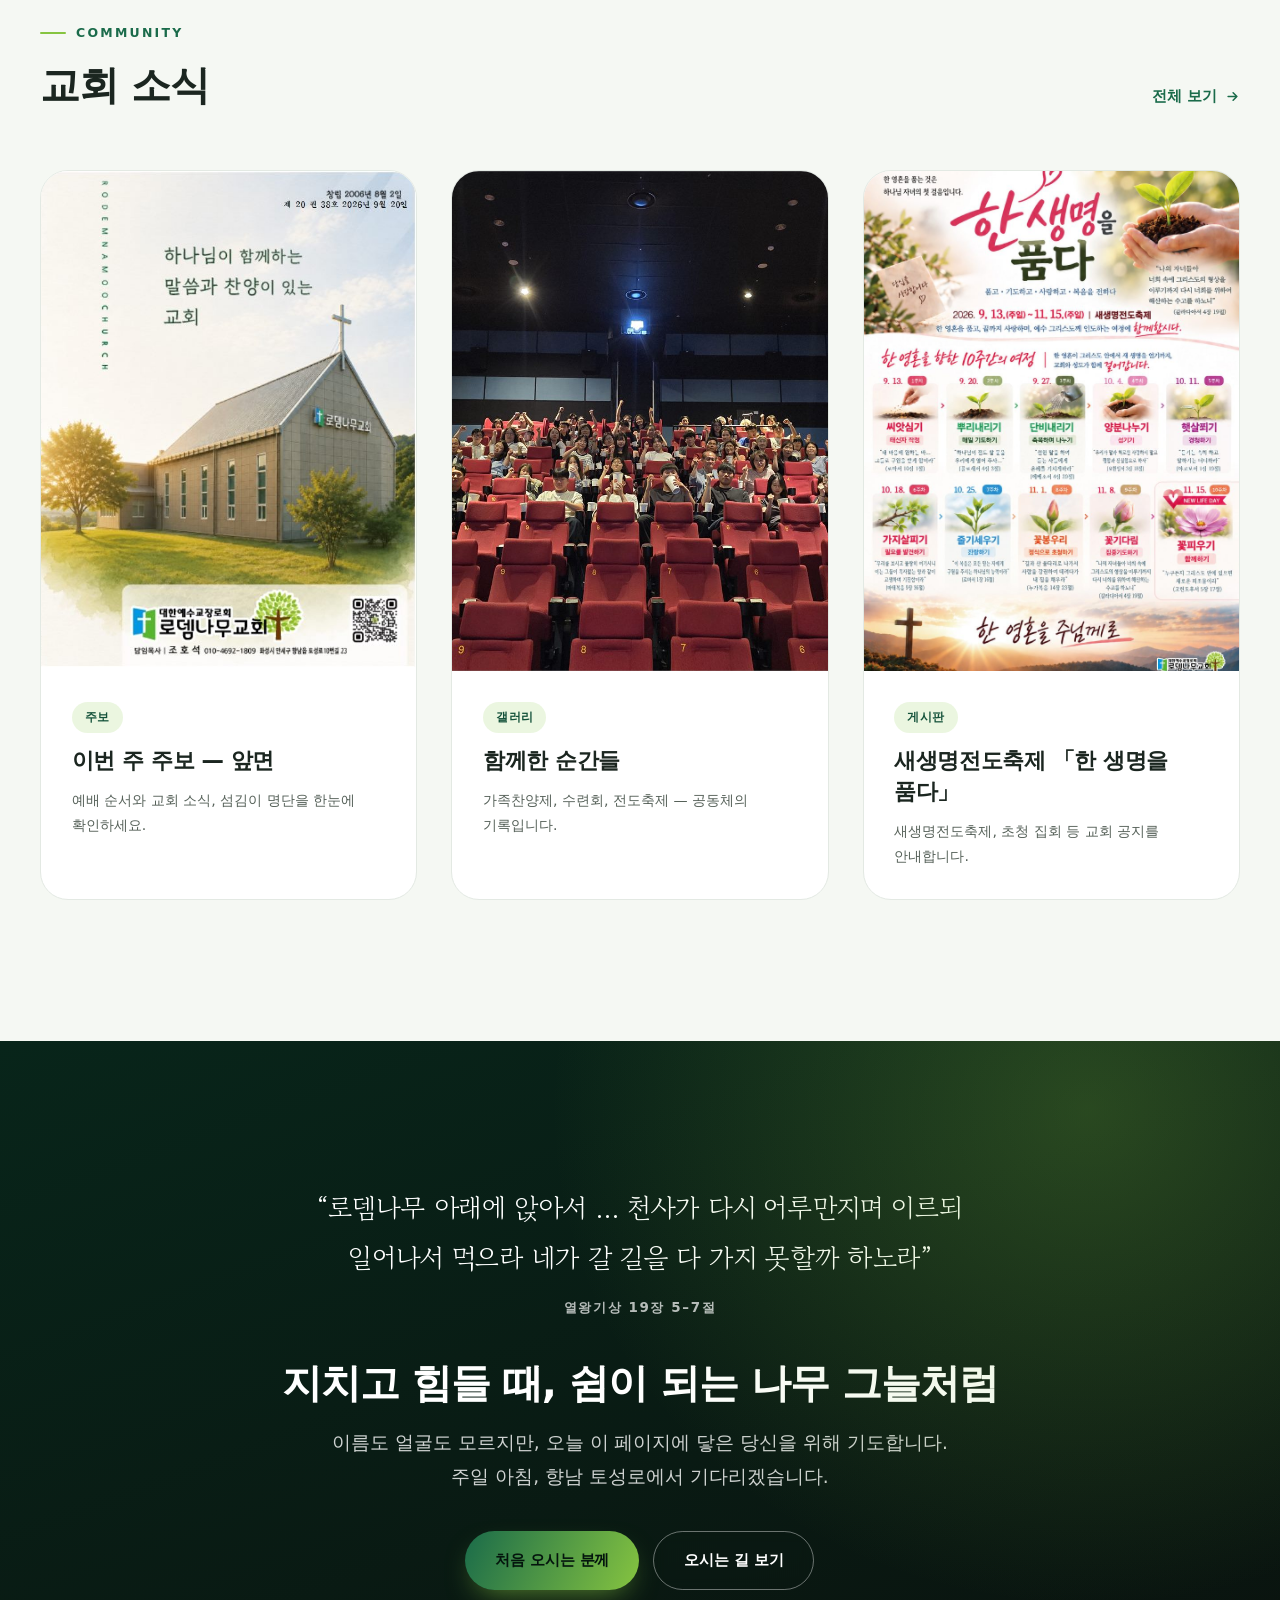
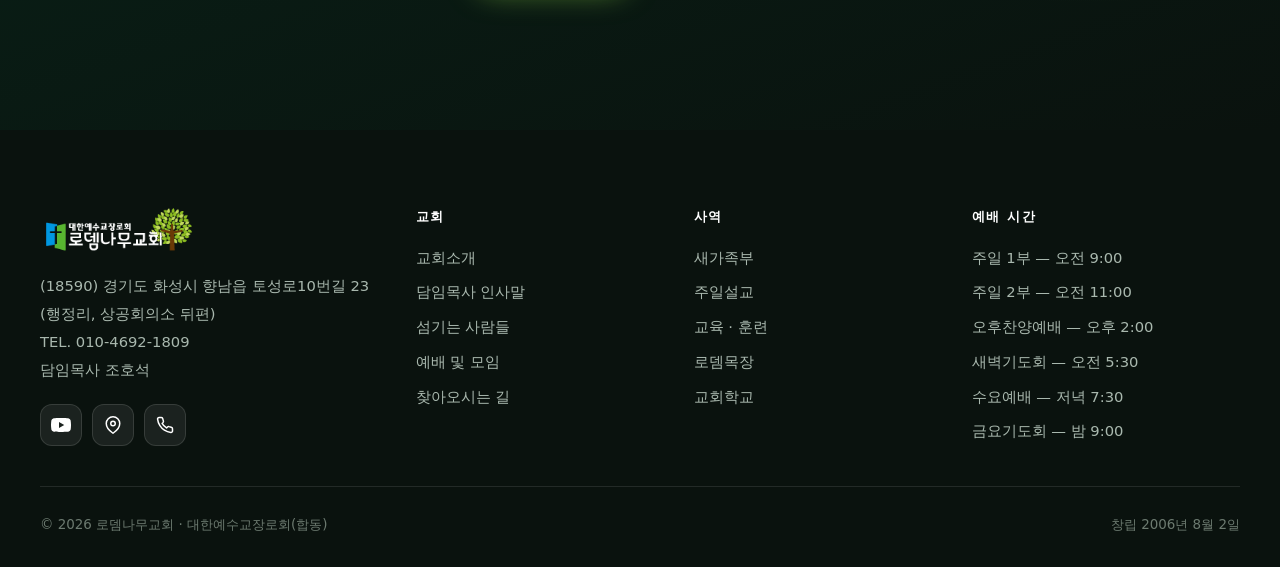
==== commit 2247becf: "Add files via upload" ====
--- a/index.html
+++ b/index.html
@@ -706,5 +706,12 @@
 
 <script src="assets/js/content.js?v=2de6cc9e"></script>
 <script src="assets/js/main.js?v=25714537"></script>
+<!-- 네이버 애널리틱스 (방문자 통계) -->
+<script src="https://wcs.pstatic.net/wcslog.js"></script>
+<script>
+if (!wcs_add) var wcs_add = {};
+wcs_add["wa"] = "1c4ce29dc9ae9d0";
+if (window.wcs) { wcs_do(); }
+</script>
 </body>
 </html>
--- a/assets/css/style.css
+++ b/assets/css/style.css
@@ -963,4 +963,7 @@
   .nav-open .header { backdrop-filter: none; -webkit-backdrop-filter: none; }
   .nav-open .header--solid::before { background: #fff; }
   .header { isolation: isolate; }
-}+}
+/* 예배 시간표: 휴대폰에서 줄을 누르면 PC 에서 마우스를 올린 것과 같은 금빛으로 표시 (한 번에 한 줄) */
+.timetable tbody tr { cursor: pointer; -webkit-tap-highlight-color: transparent; }
+.timetable tbody tr.is-on.is-on:nth-child(n) { background: linear-gradient(90deg, rgba(255, 199, 60, .3), rgba(255, 199, 60, .08)); box-shadow: inset 4px 0 0 #F5A623; }
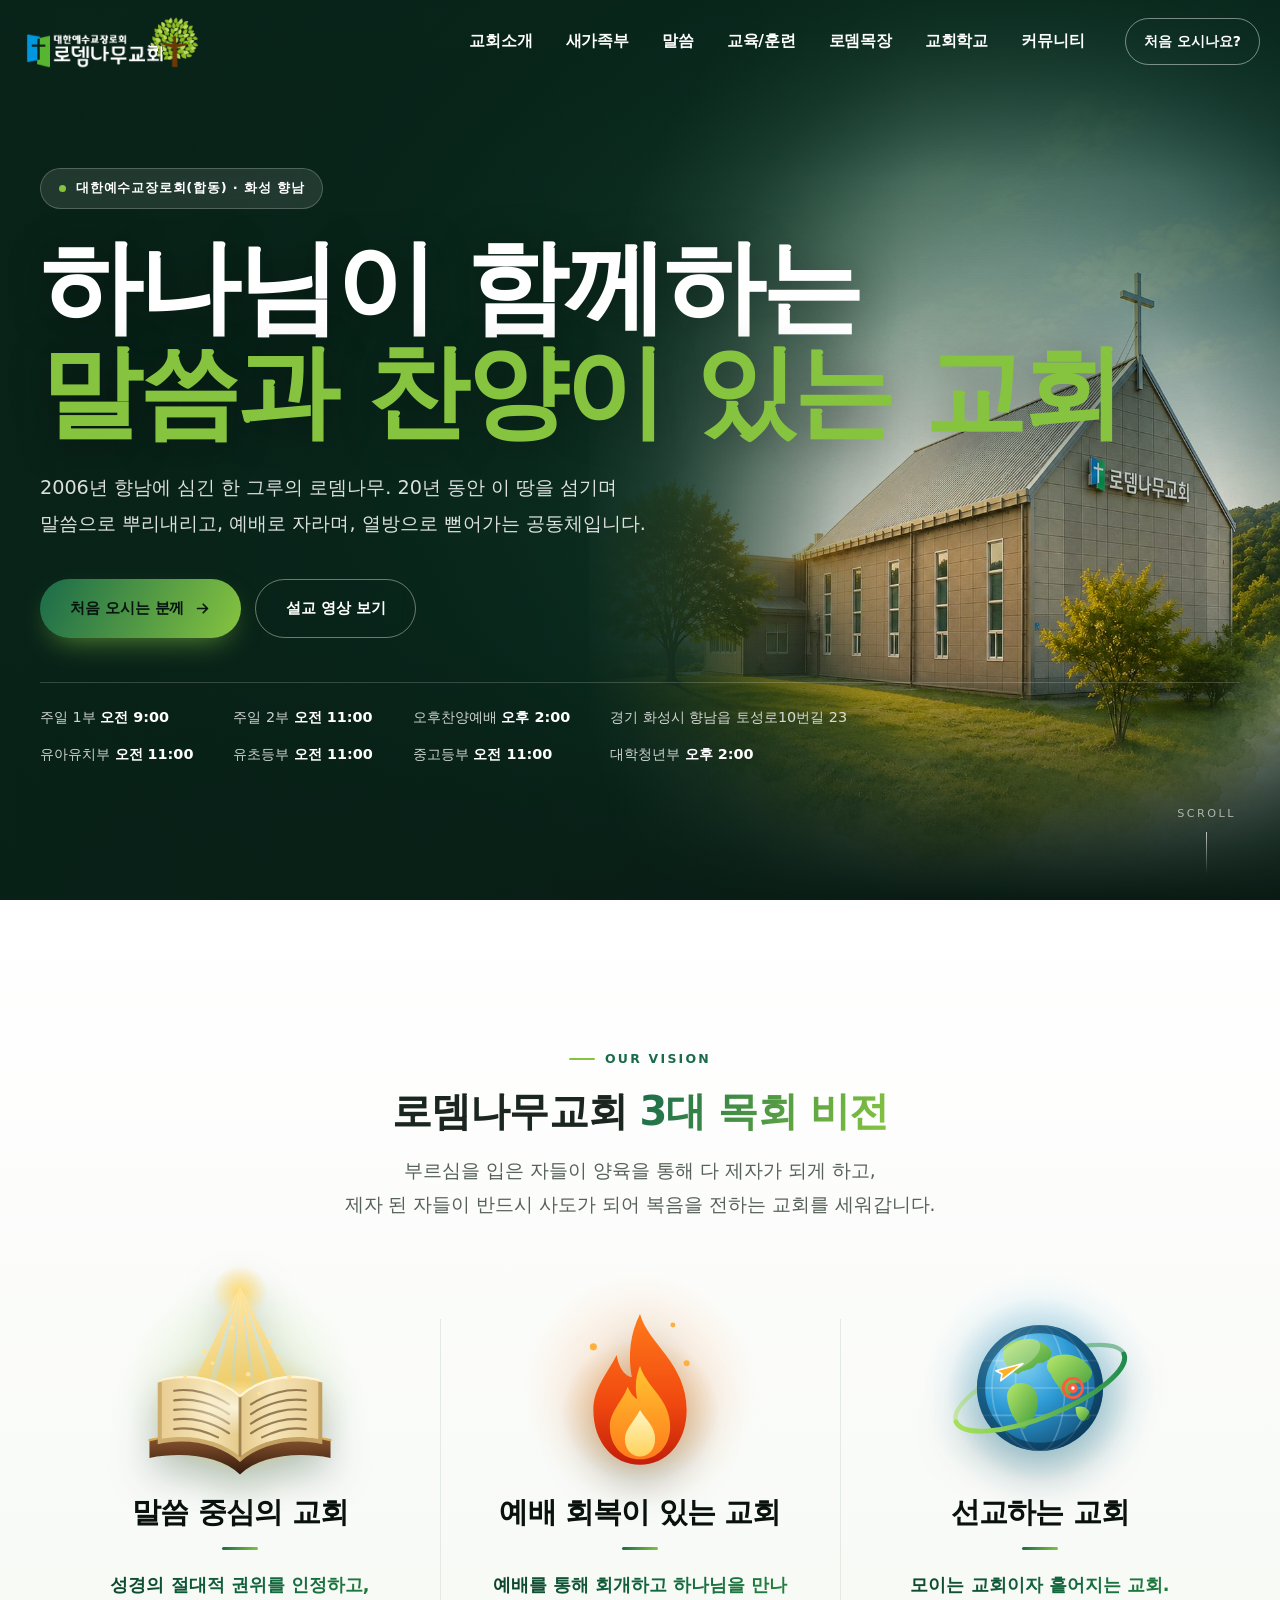
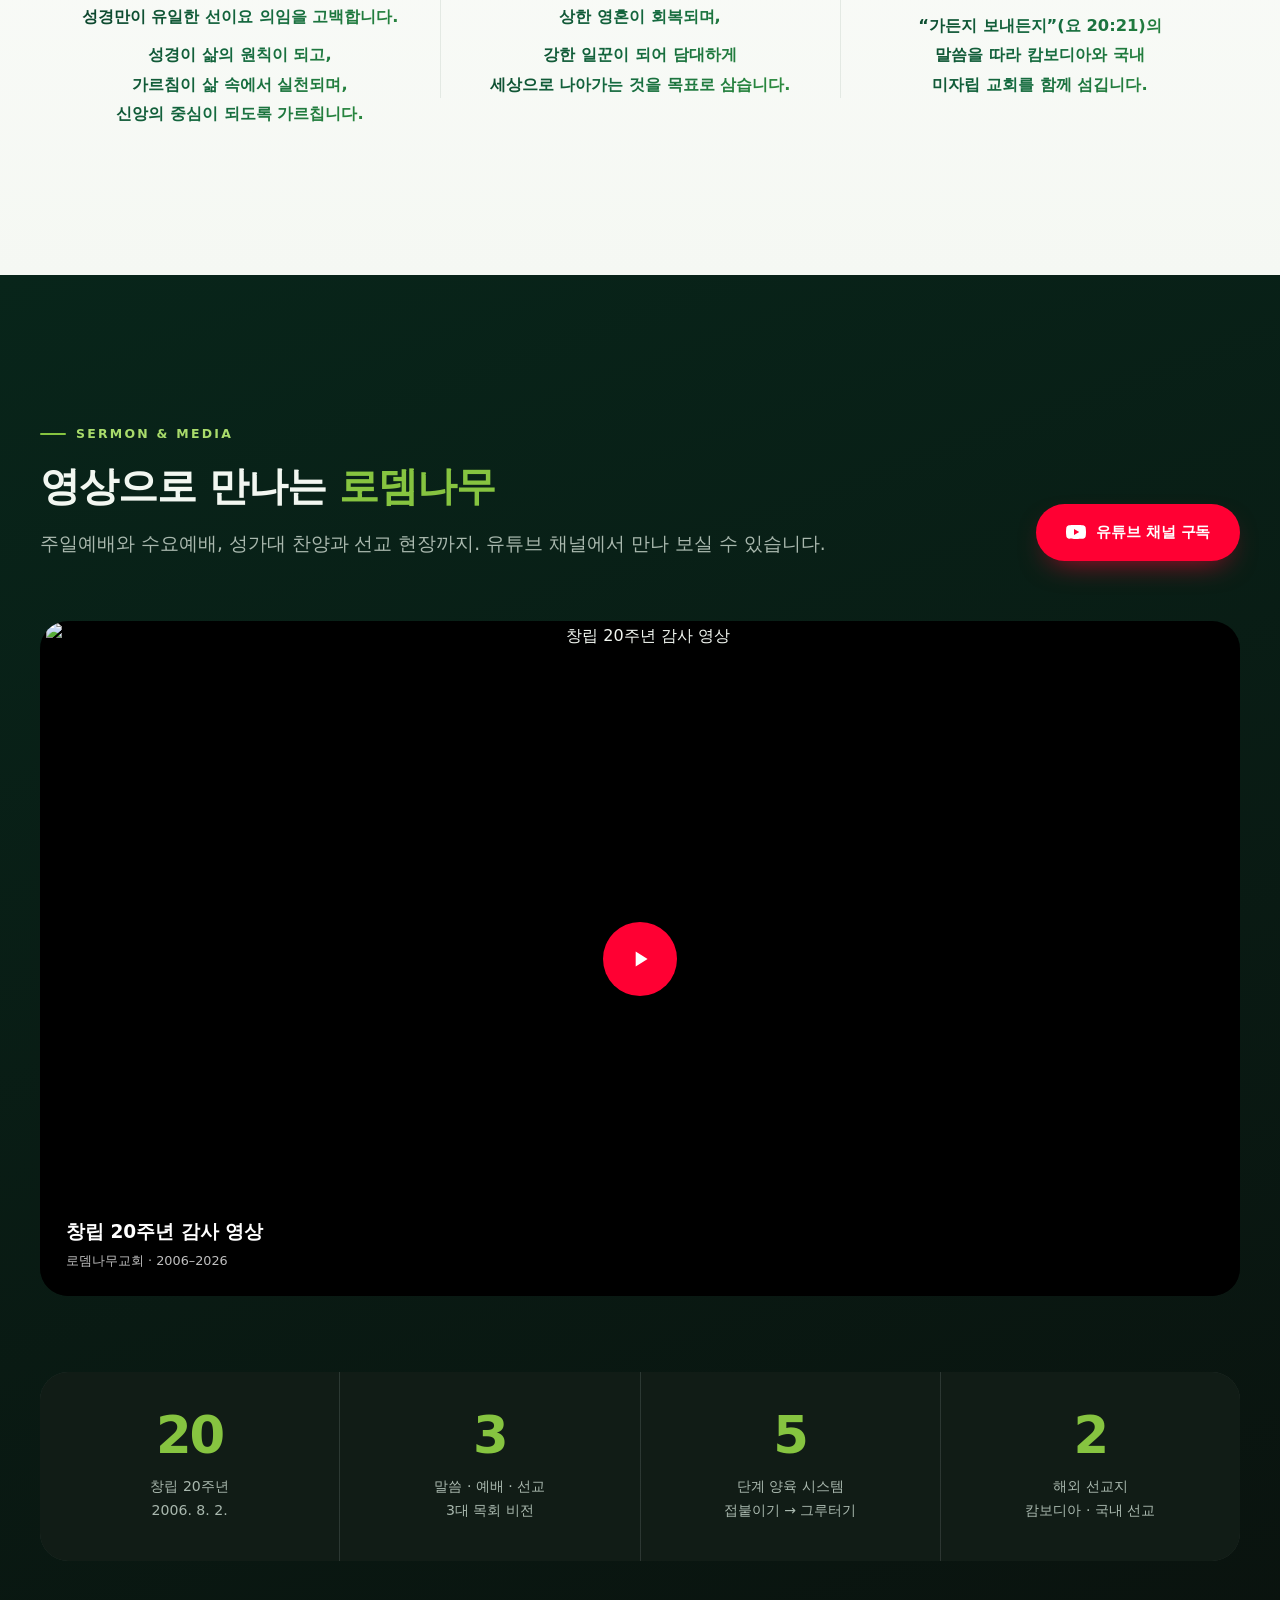
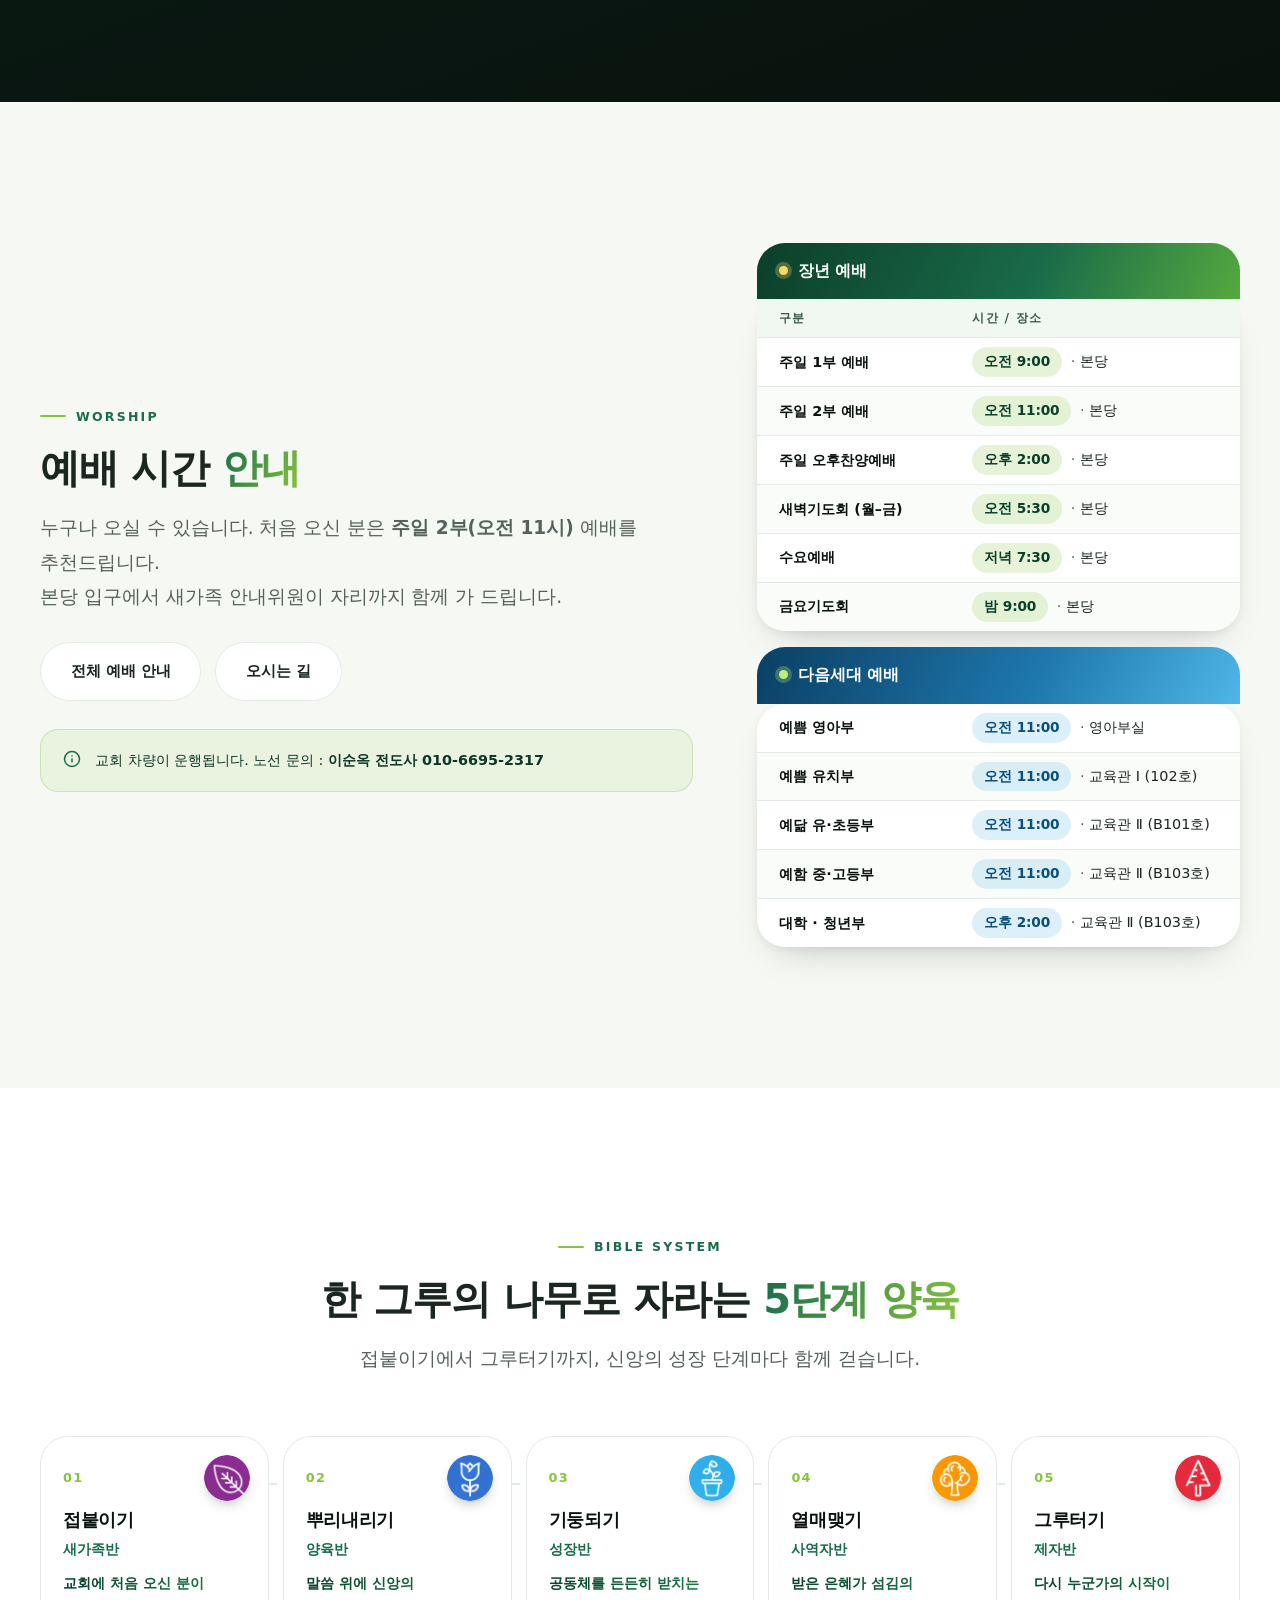
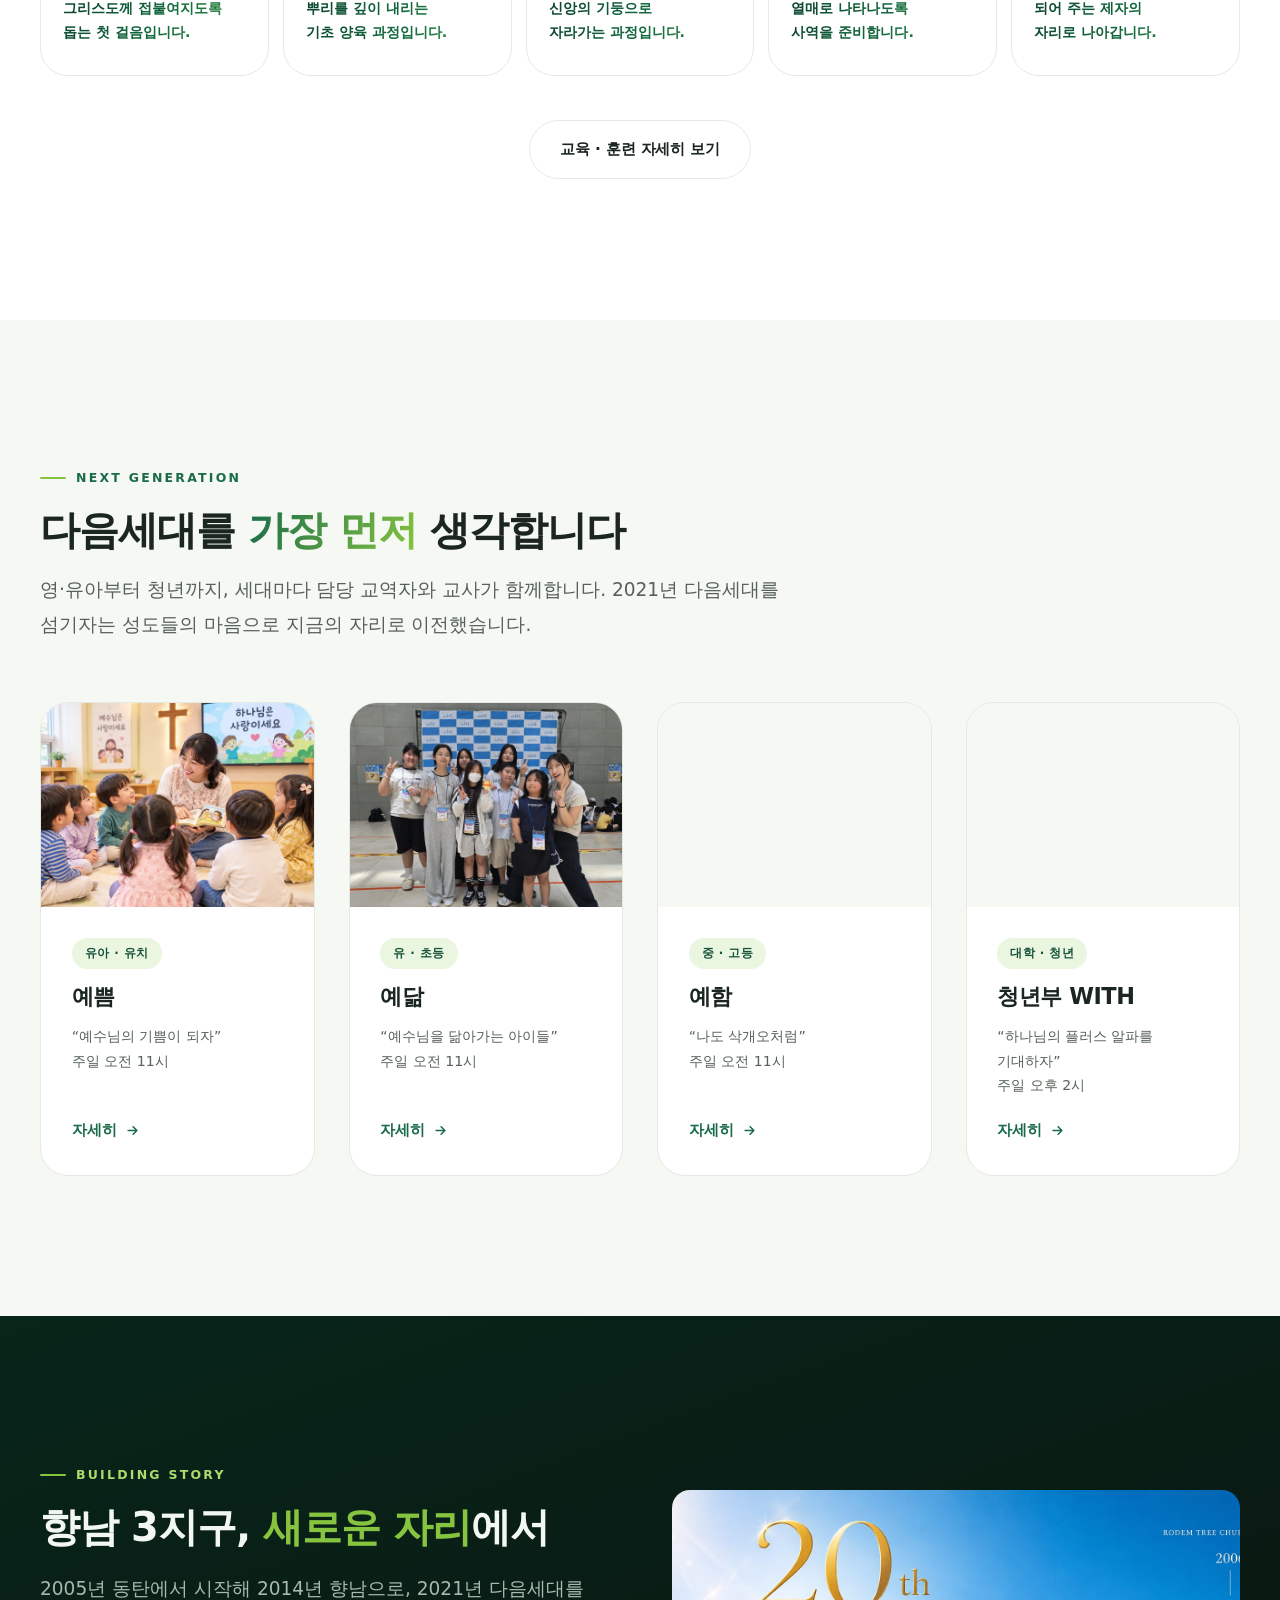
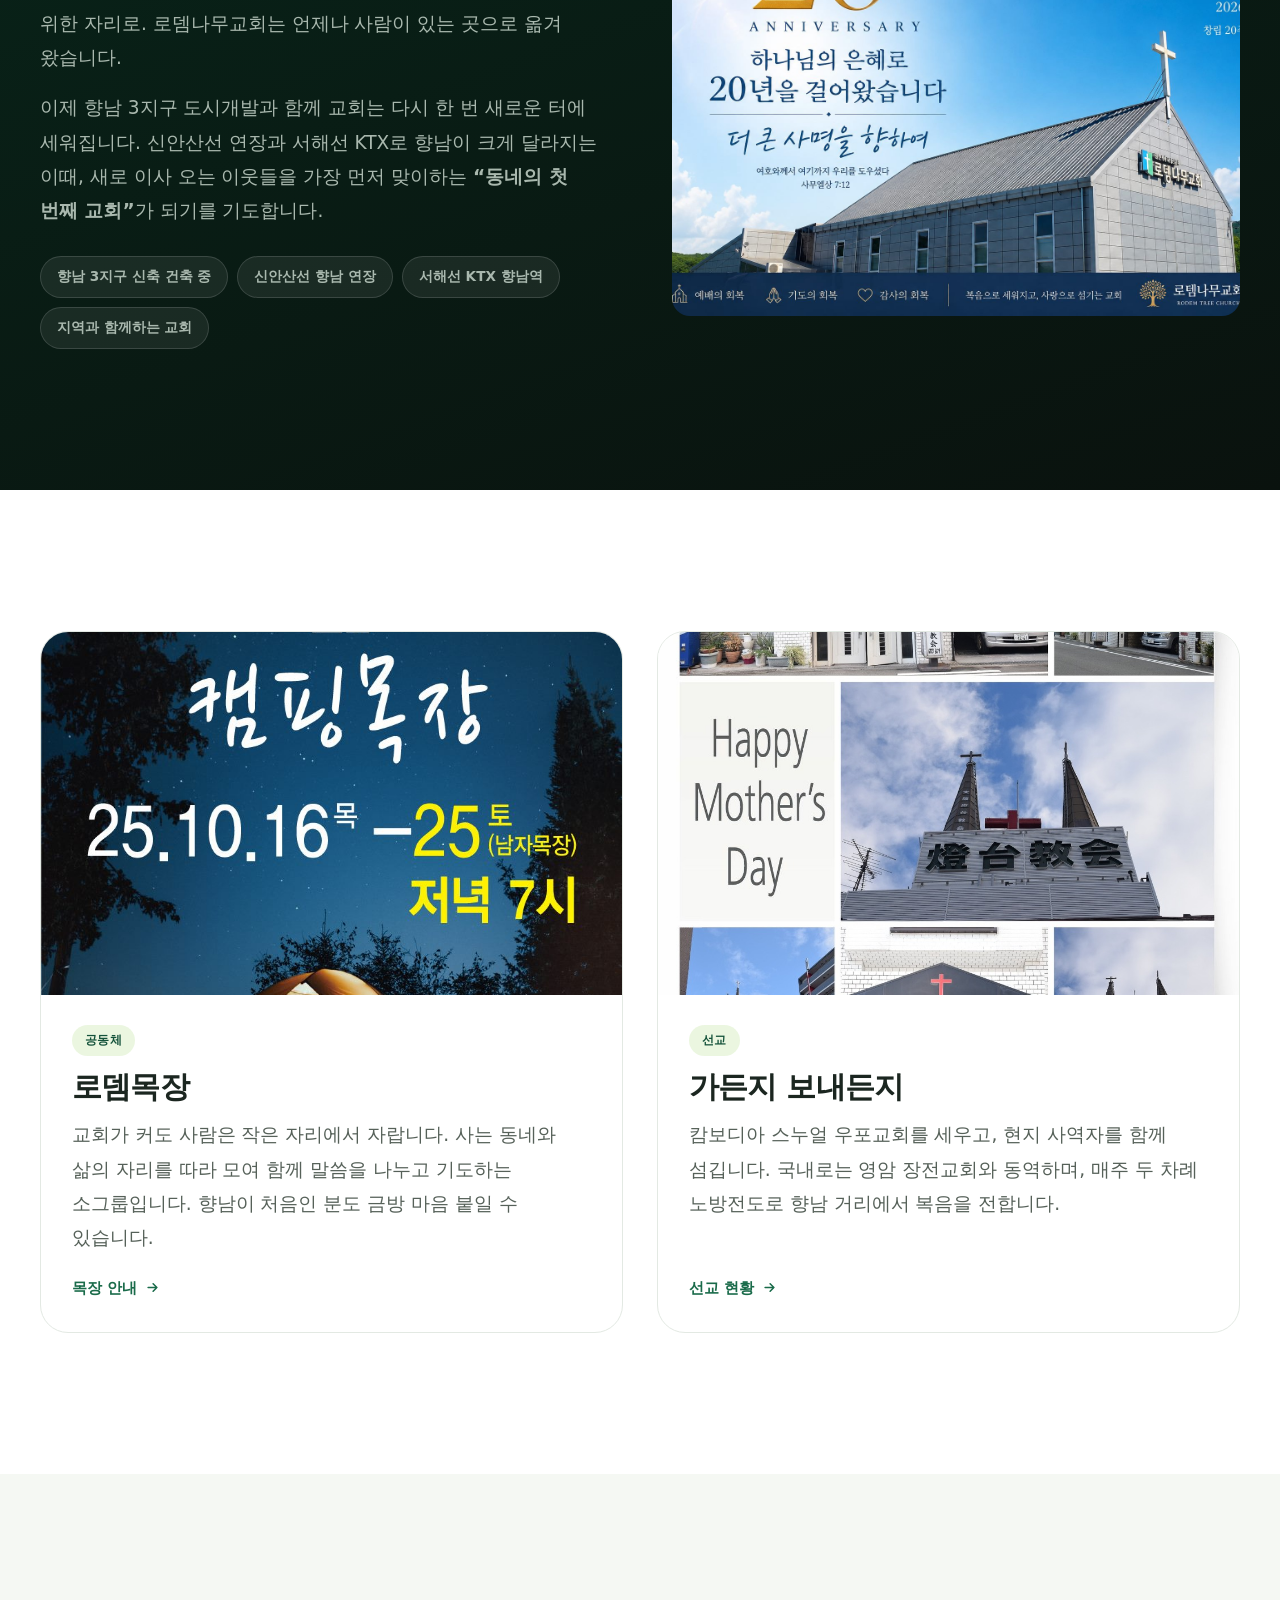
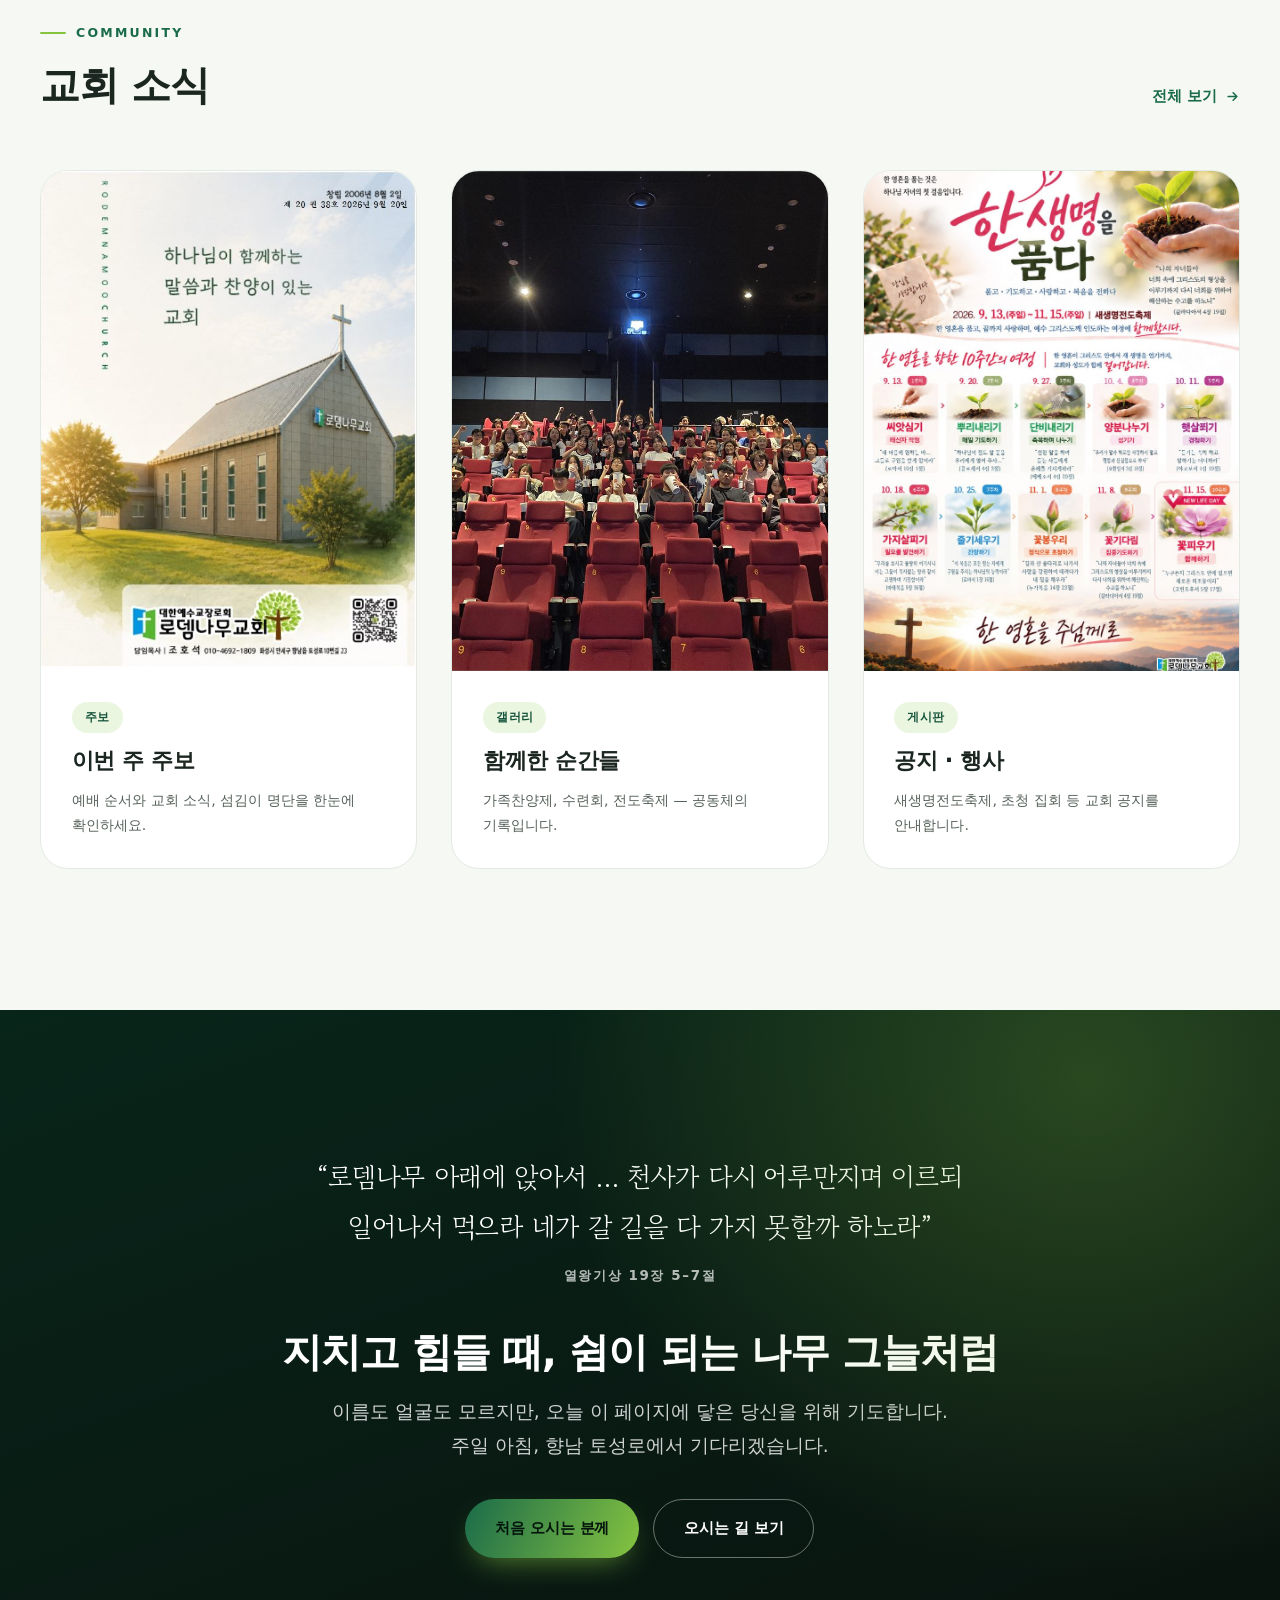
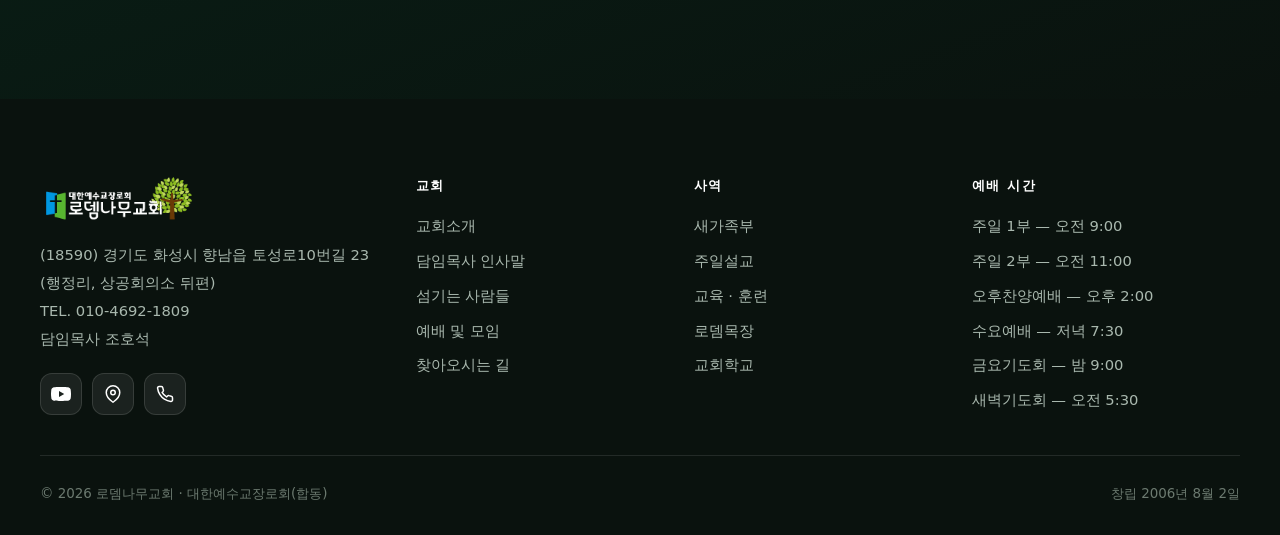
==== commit 6b98452f: "Add files via upload" ====
--- a/index.html
+++ b/index.html
@@ -24,7 +24,7 @@
 <link rel="apple-touch-icon" href="assets/img/logo.png">
 <link rel="preconnect" href="https://fonts.gstatic.com" crossorigin>
 <link rel="preconnect" href="https://cdn.jsdelivr.net" crossorigin>
-<link rel="stylesheet" href="assets/css/style.css?v=2b62a798">
+<link rel="stylesheet" href="assets/css/style.css?v=cbdca8bf">
 
 <!-- 네이버·구글 검색 노출용 구조화 데이터 -->
 <script type="application/ld+json">
@@ -704,7 +704,7 @@
   </div>
 </footer>
 
-<script src="assets/js/content.js?v=2de6cc9e"></script>
+<script src="assets/js/content.js?v=6a298002"></script>
 <script src="assets/js/main.js?v=25714537"></script>
 <!-- 네이버 애널리틱스 (방문자 통계) -->
 <script src="https://wcs.pstatic.net/wcslog.js"></script>
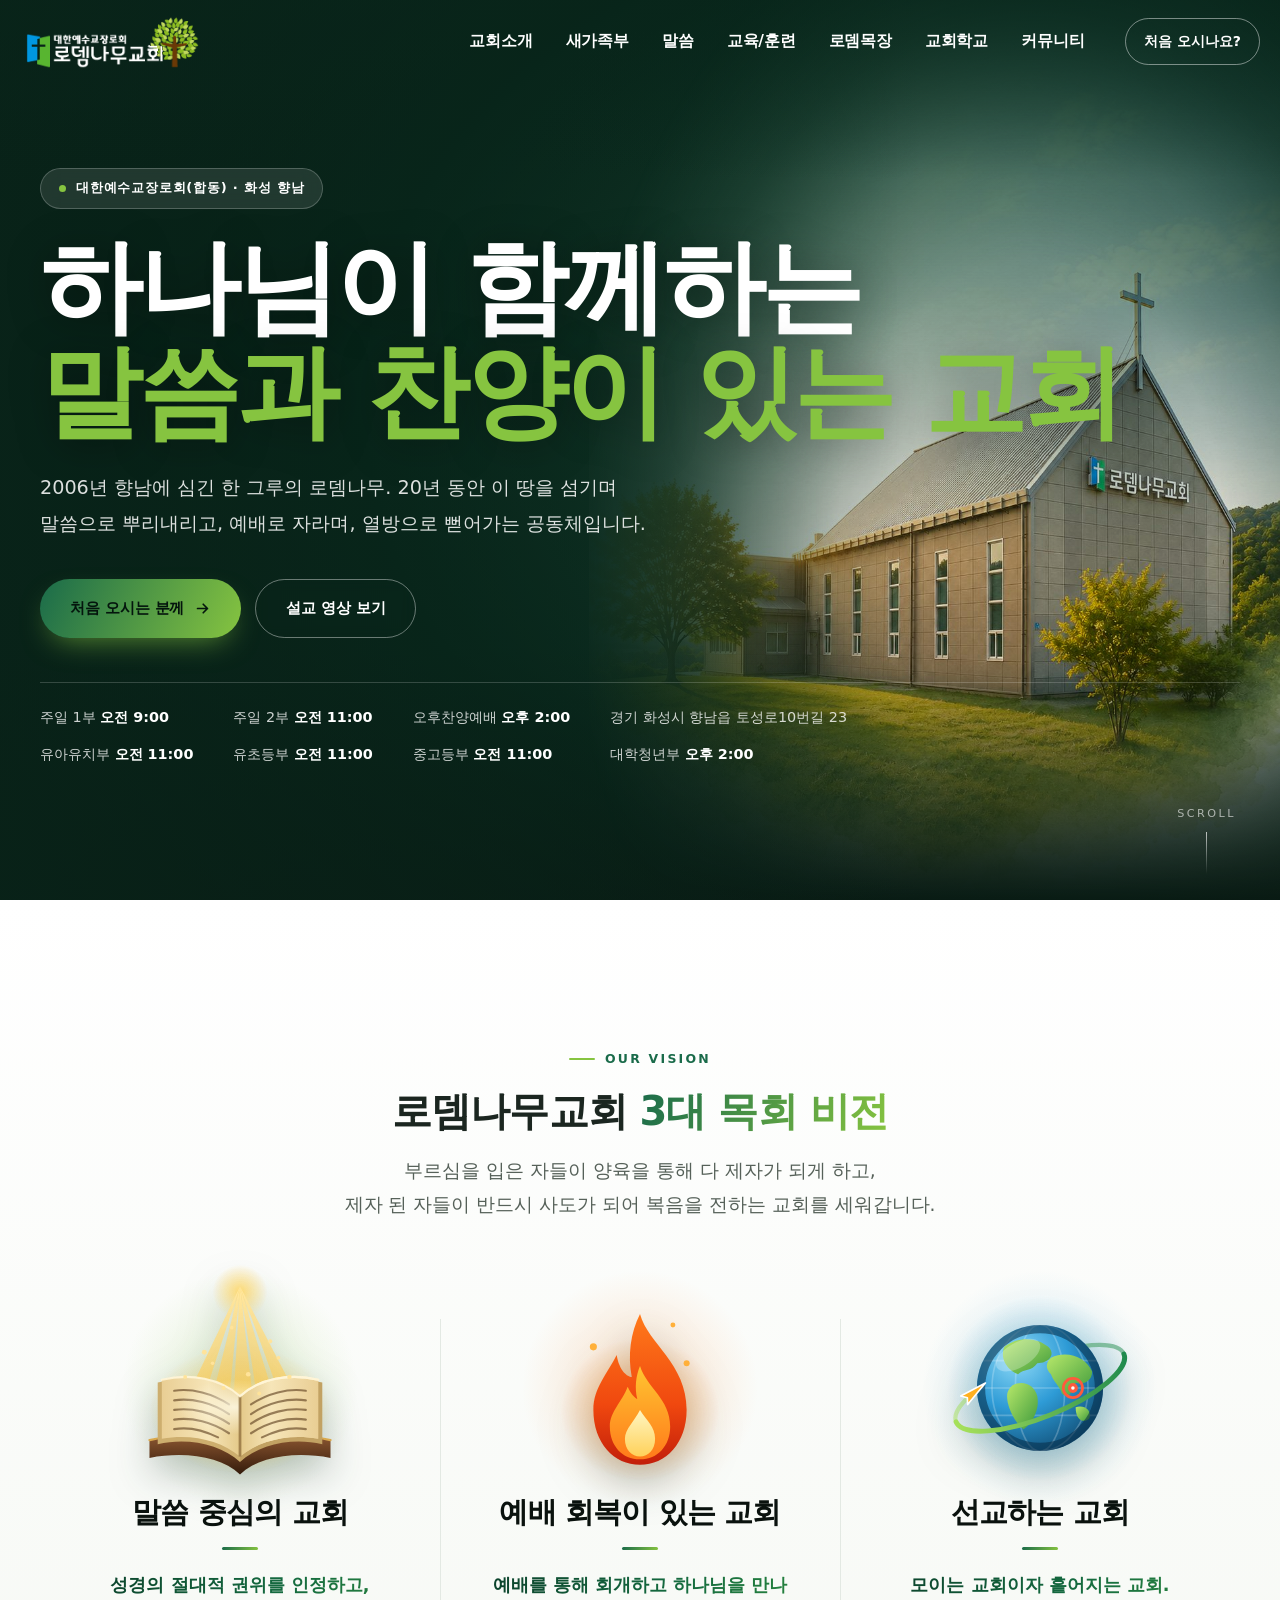
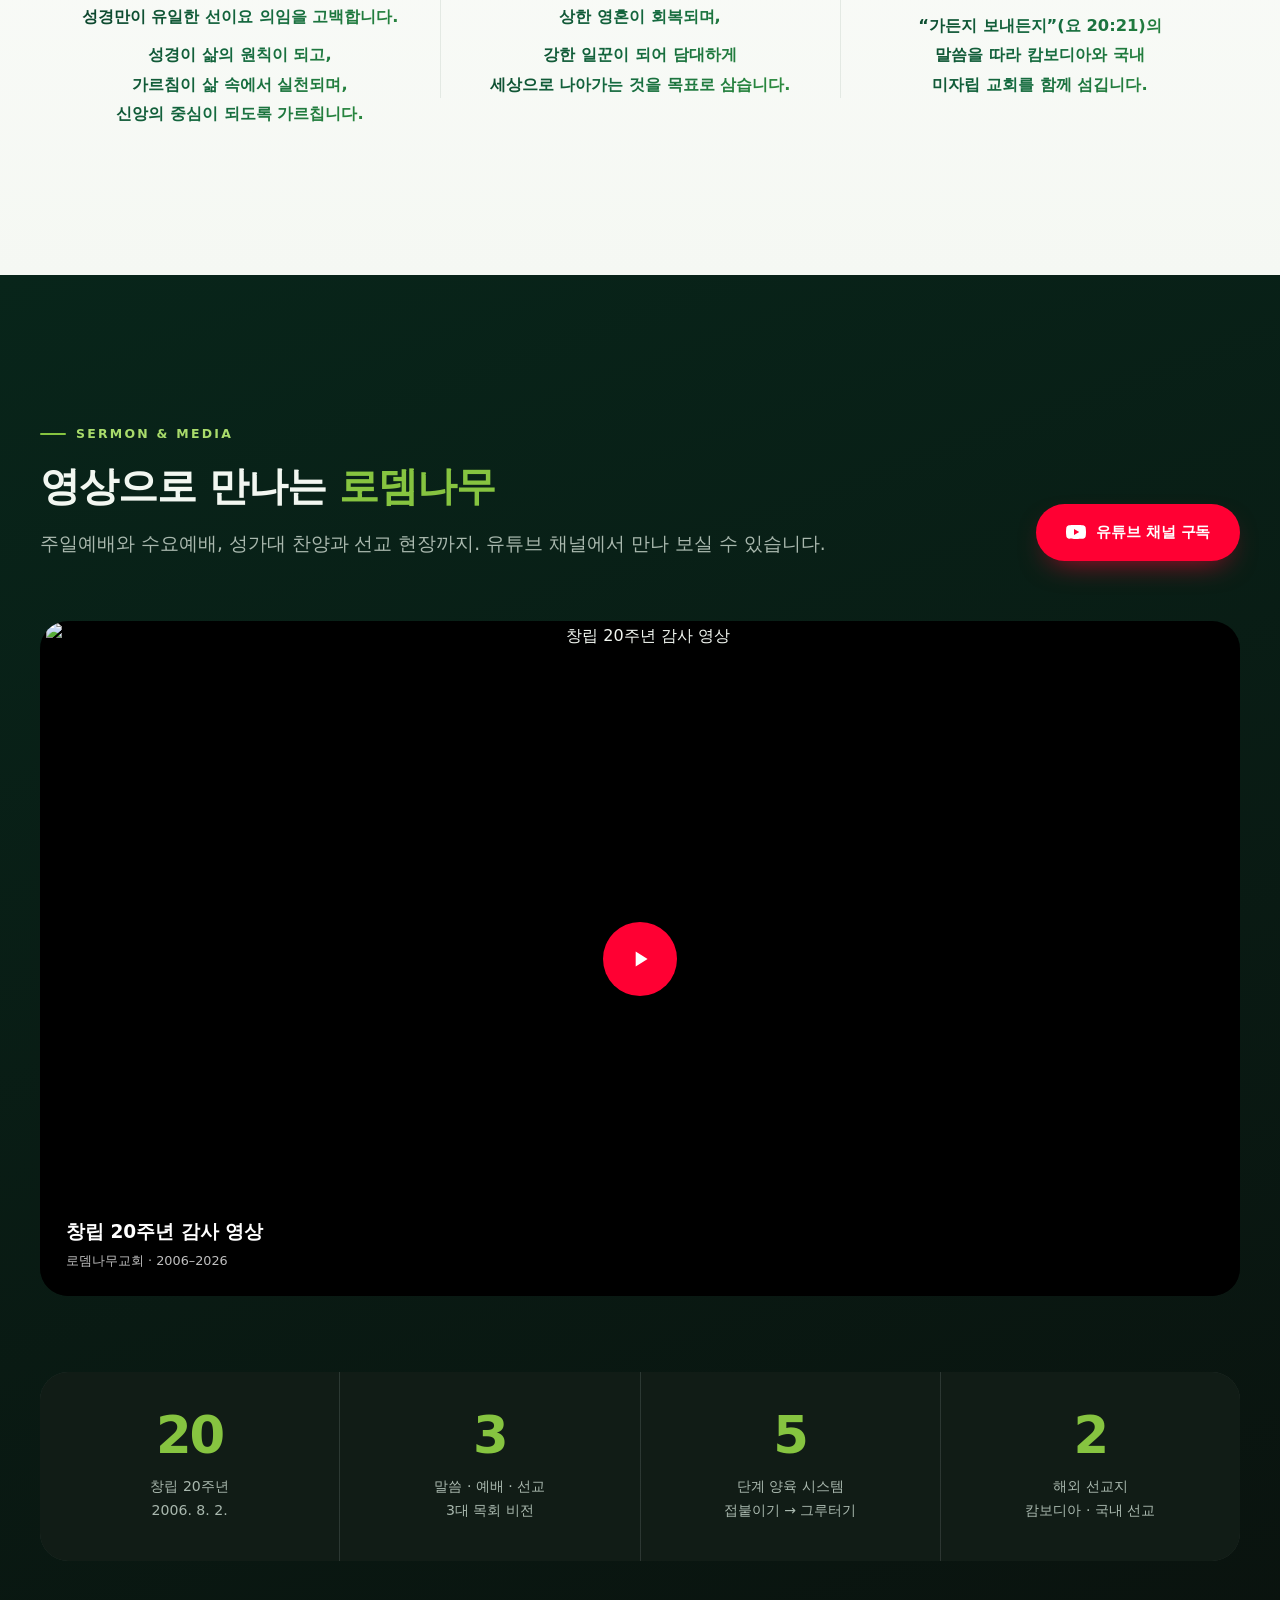
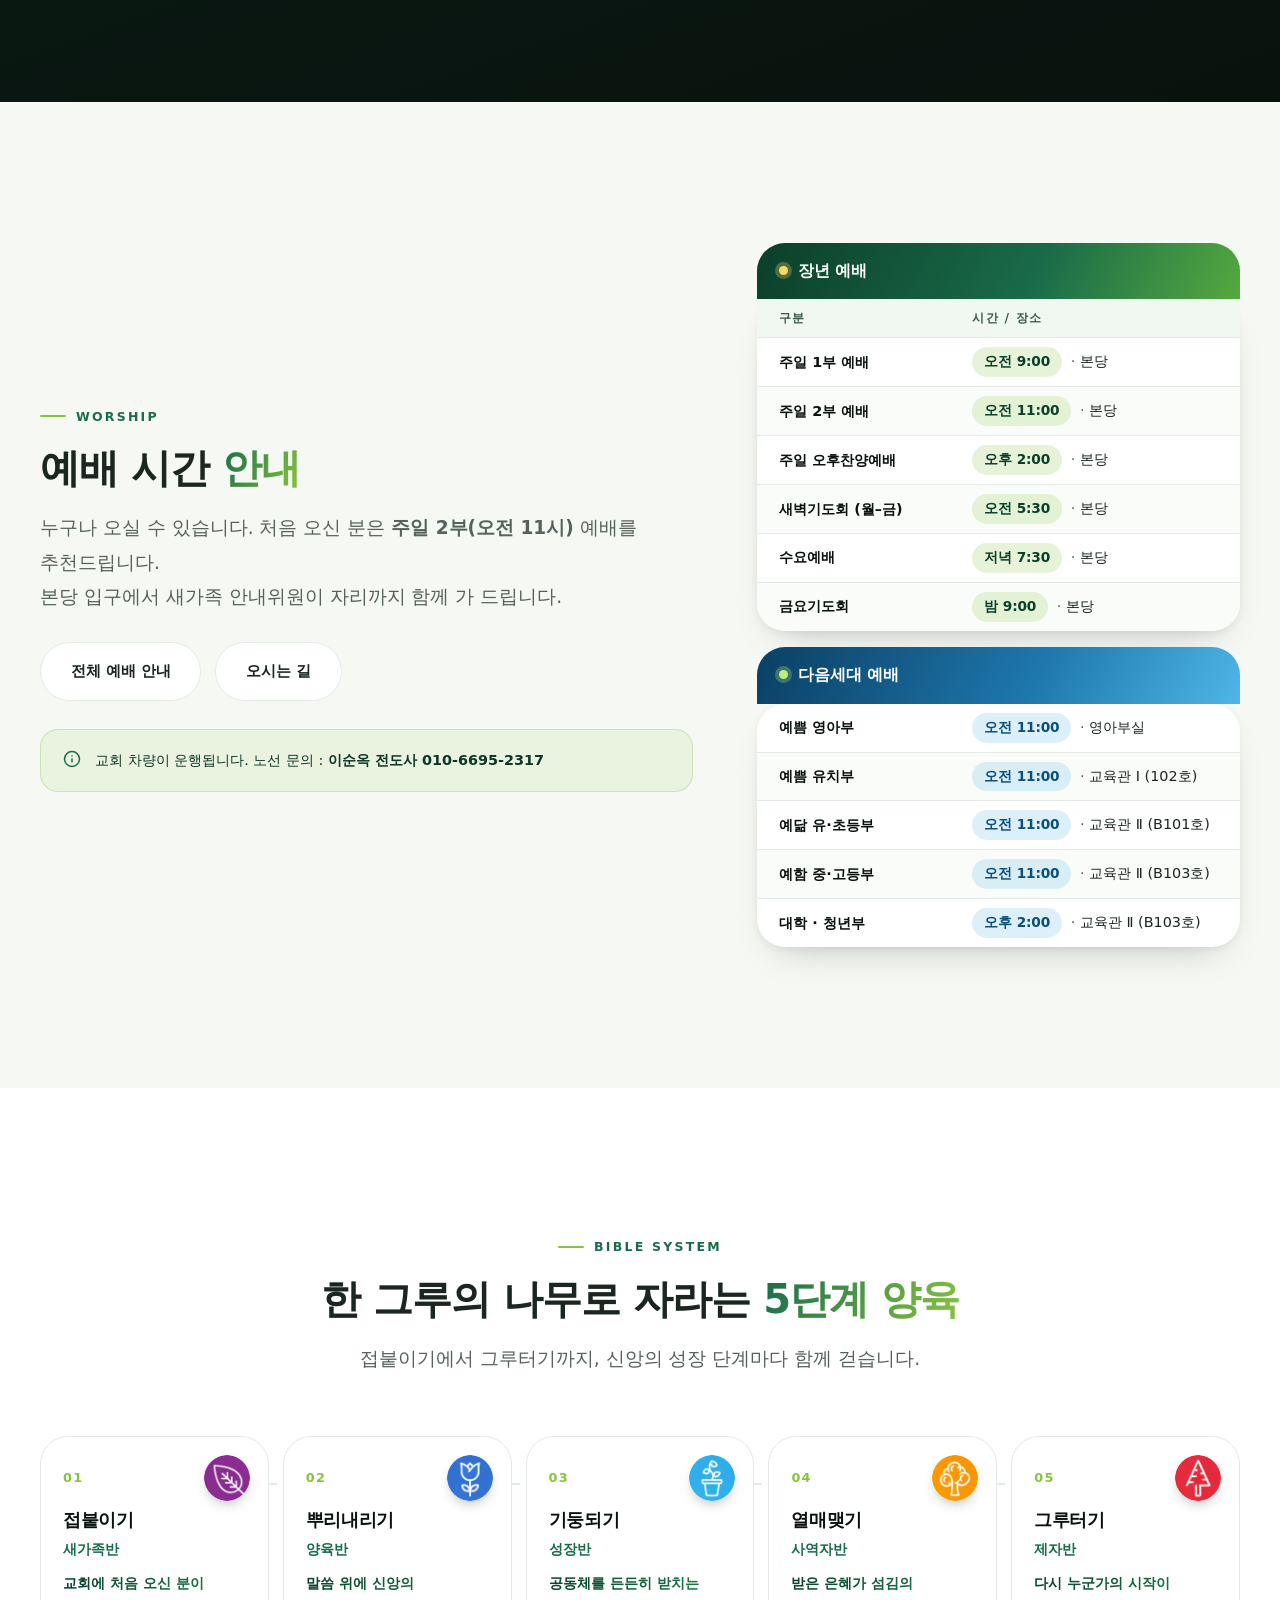
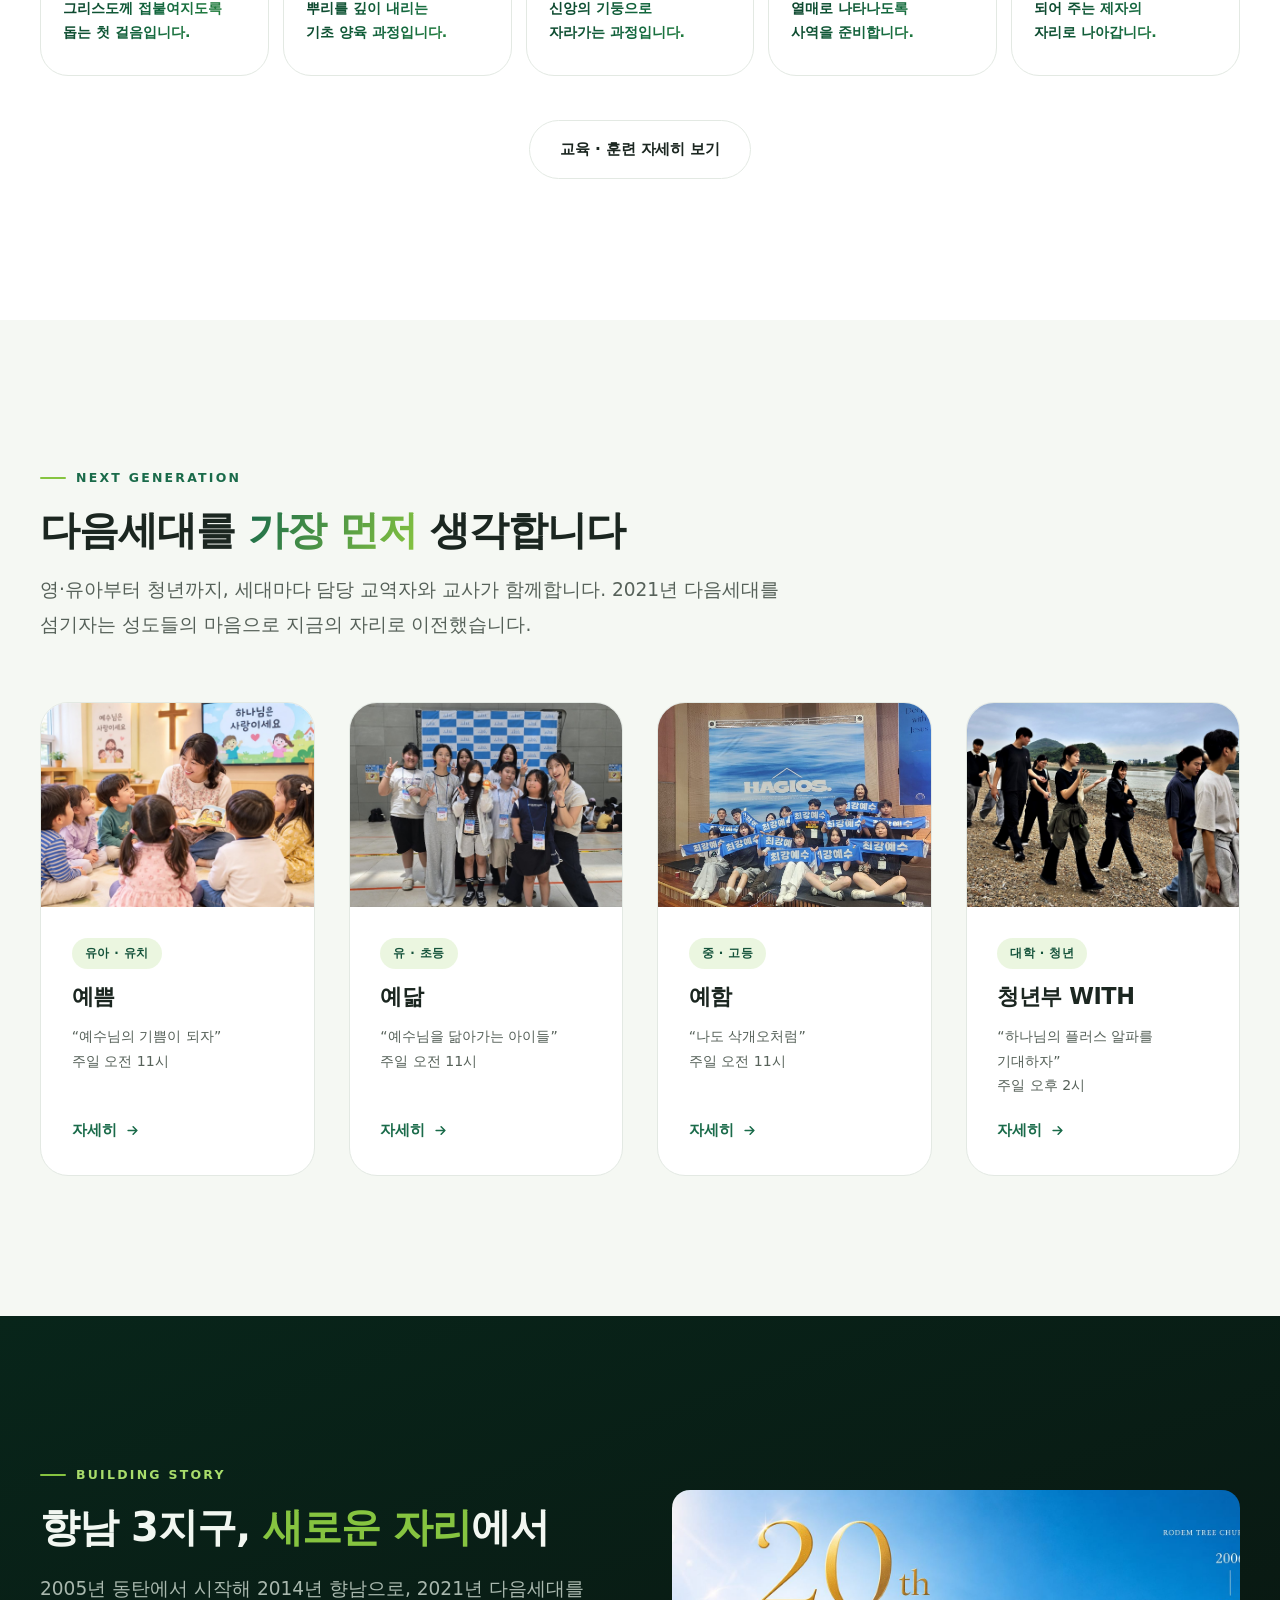
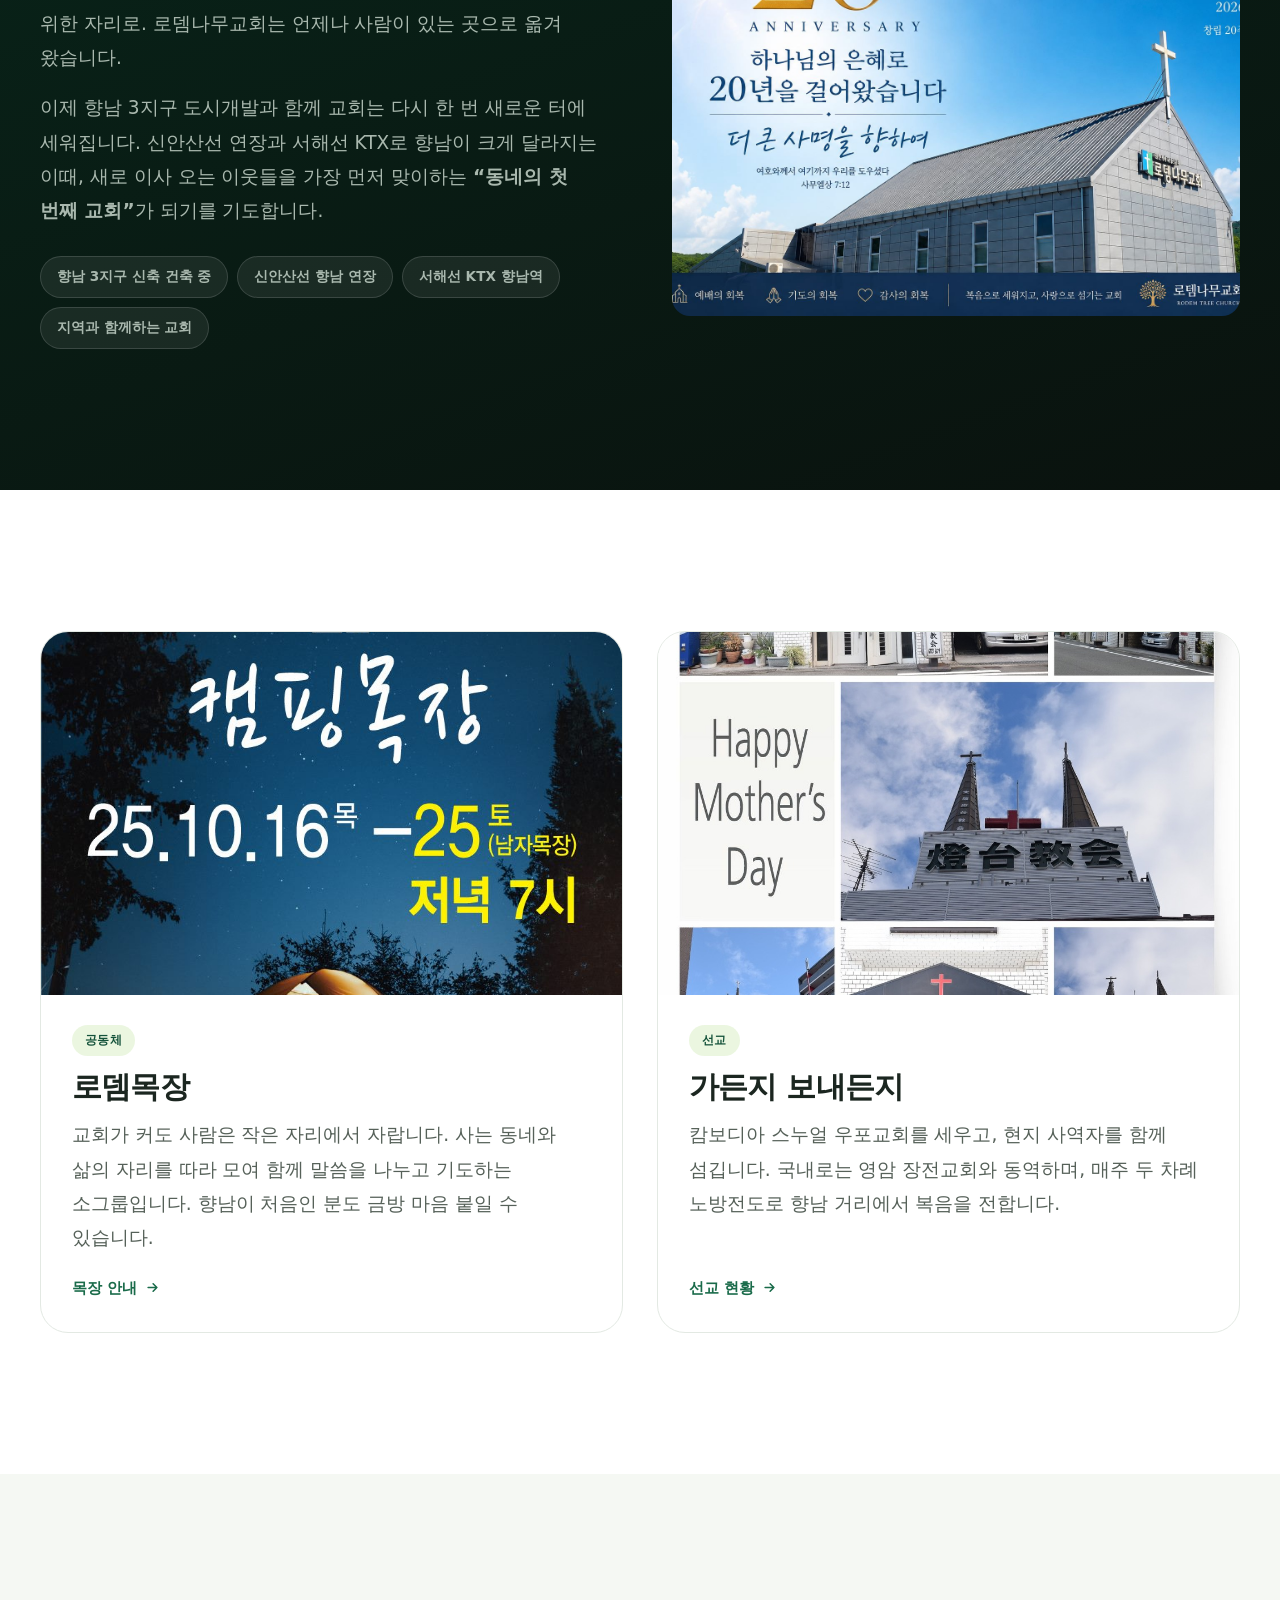
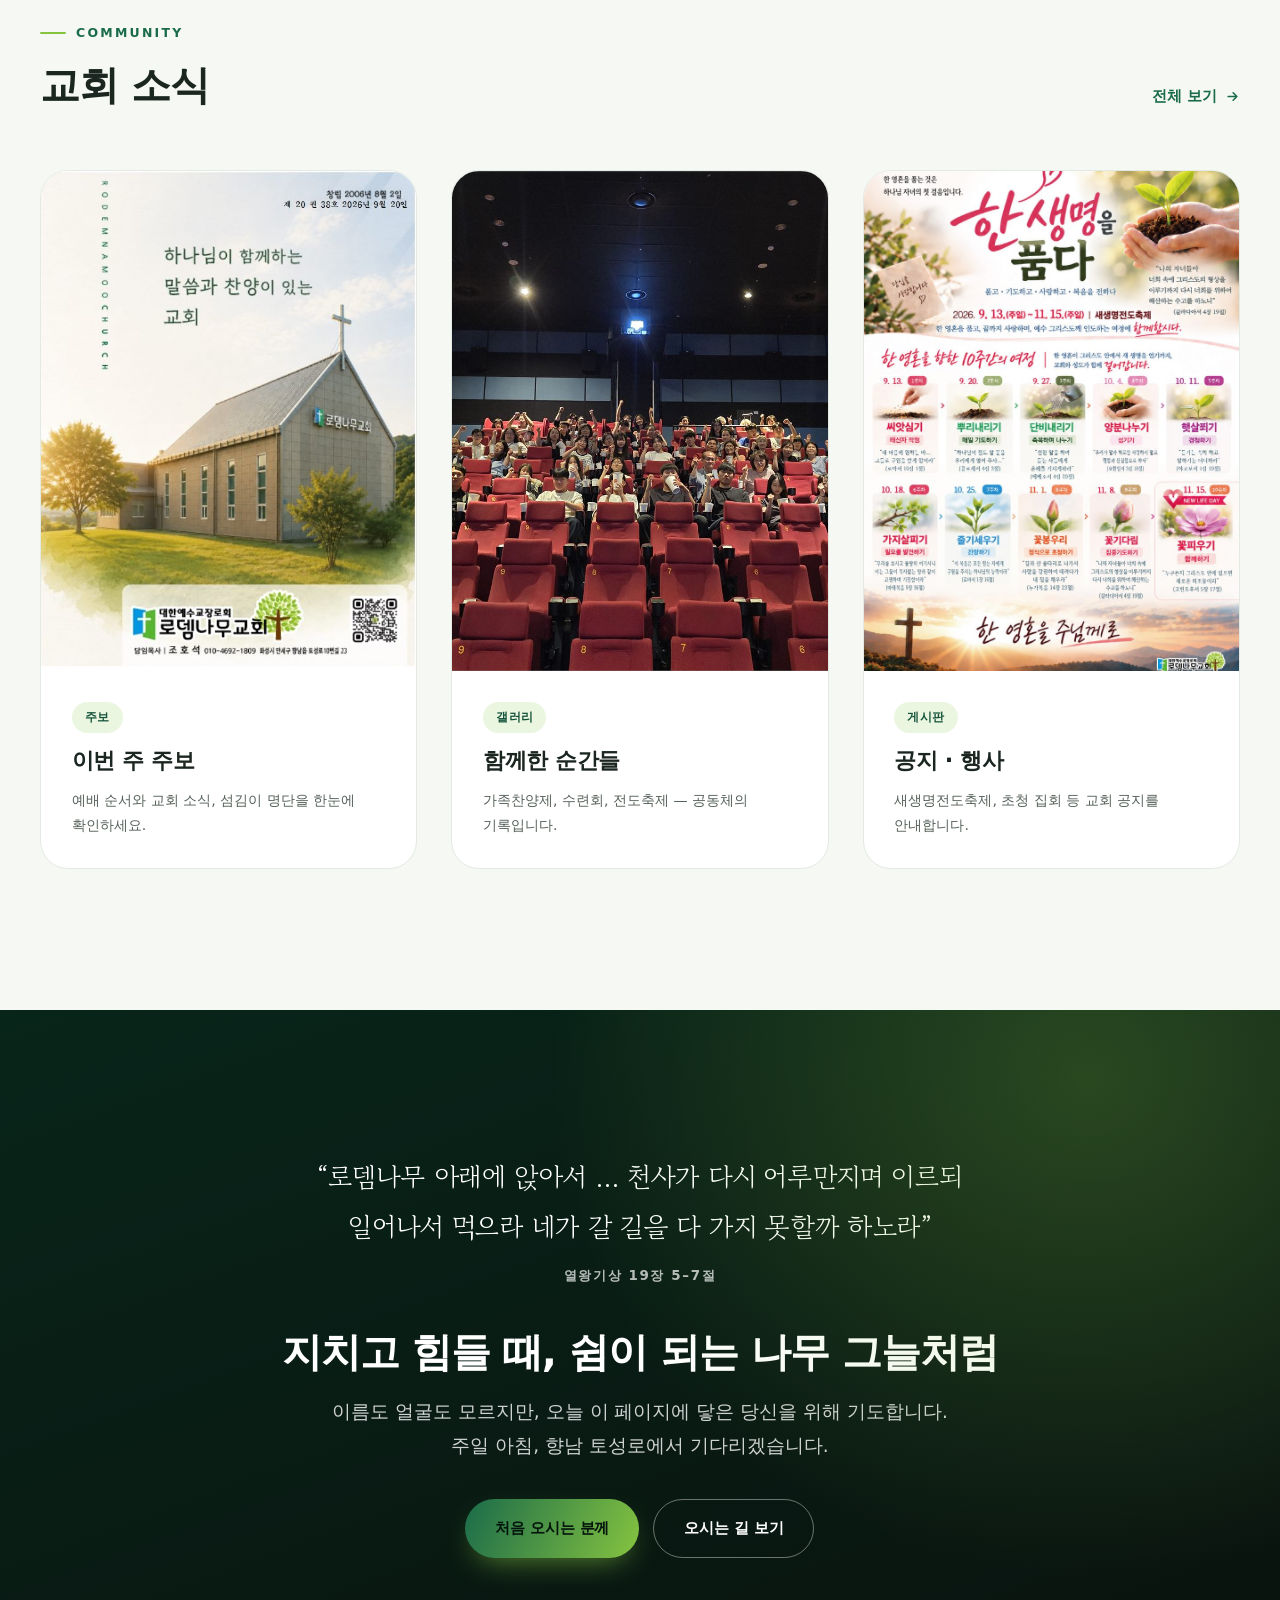
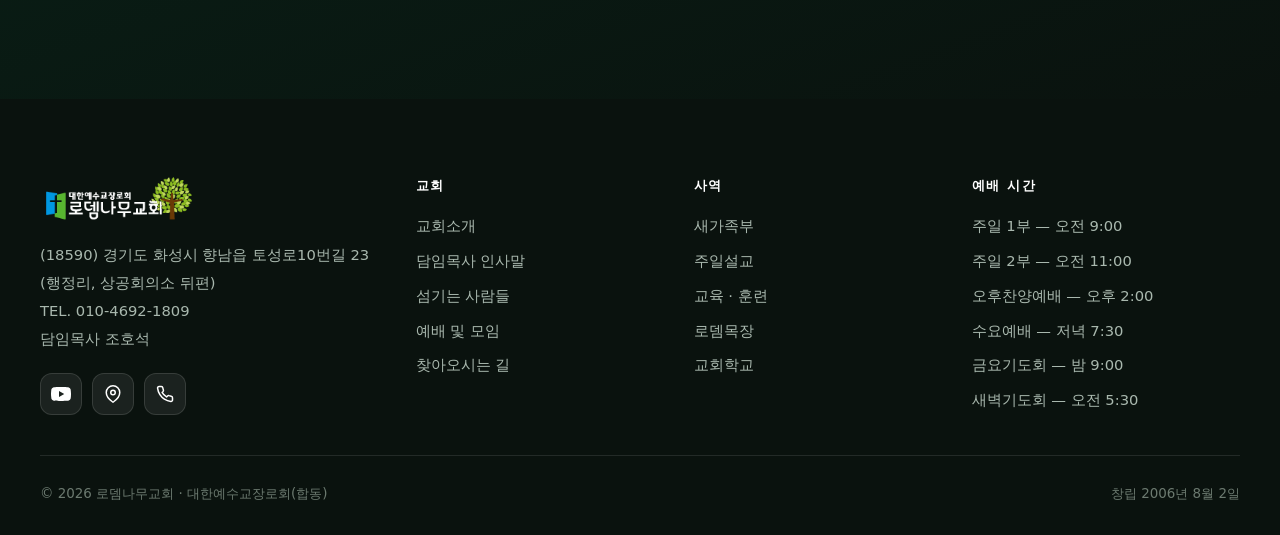
==== commit 83b9b001: "Add files via upload" ====
--- a/index.html
+++ b/index.html
@@ -24,7 +24,7 @@
 <link rel="apple-touch-icon" href="assets/img/logo.png">
 <link rel="preconnect" href="https://fonts.gstatic.com" crossorigin>
 <link rel="preconnect" href="https://cdn.jsdelivr.net" crossorigin>
-<link rel="stylesheet" href="assets/css/style.css?v=cbdca8bf">
+<link rel="stylesheet" href="assets/css/style.css?v=4e68d8b8">
 
 <!-- 네이버·구글 검색 노출용 구조화 데이터 -->
 <script type="application/ld+json">
@@ -705,7 +705,7 @@
 </footer>
 
 <script src="assets/js/content.js?v=6a298002"></script>
-<script src="assets/js/main.js?v=25714537"></script>
+<script src="assets/js/main.js?v=d4bc28da"></script>
 <!-- 네이버 애널리틱스 (방문자 통계) -->
 <script src="https://wcs.pstatic.net/wcslog.js"></script>
 <script>
--- a/assets/css/style.css
+++ b/assets/css/style.css
@@ -511,6 +511,12 @@
 .footer a:hover { color: var(--leaf); }
 .footer address { font-style: normal; line-height: 1.9; }
 .footer__bottom { display: flex; flex-wrap: wrap; gap: 12px 26px; justify-content: space-between; padding-top: 26px; font-size: .84rem; color: #6C7A70; }
+.visitors { display: grid; gap: 6px; width: max-content; min-width: 170px; margin: 18px 0 0 auto; padding: 12px 18px; border: 1px solid rgba(255,255,255,.12); border-radius: 12px; background: rgba(255,255,255,.04); }
+.visitors__row { display: flex; justify-content: space-between; align-items: baseline; gap: 22px; font-size: .8rem; }
+.visitors__row span { letter-spacing: .12em; text-transform: uppercase; color: #7E8E83; font-weight: 700; font-size: .72rem; }
+.visitors__row b { font-variant-numeric: tabular-nums; color: #fff; font-size: 1.02rem; font-weight: 800; letter-spacing: .01em; }
+.visitors__row:last-child b { color: var(--leaf); }
+@media (max-width: 720px) { .visitors { margin: 22px auto 0; } }
 .sns { display: flex; gap: 10px; margin-top: 20px; }
 .sns a {
   width: 42px; height: 42px; border-radius: 12px; display: grid; place-items: center;
@@ -966,4 +972,16 @@
 }
 /* 예배 시간표: 휴대폰에서 줄을 누르면 PC 에서 마우스를 올린 것과 같은 금빛으로 표시 (한 번에 한 줄) */
 .timetable tbody tr { cursor: pointer; -webkit-tap-highlight-color: transparent; }
-.timetable tbody tr.is-on.is-on:nth-child(n) { background: linear-gradient(90deg, rgba(255, 199, 60, .3), rgba(255, 199, 60, .08)); box-shadow: inset 4px 0 0 #F5A623; }+.timetable tbody tr.is-on.is-on:nth-child(n) { background: linear-gradient(90deg, rgba(255, 199, 60, .3), rgba(255, 199, 60, .08)); box-shadow: inset 4px 0 0 #F5A623; }
+/* 지난 주보 (최근 12주 누적) : 주마다 날짜 + 앞면·뒷면 작은 그림 */
+.bulletin-archive { margin-top: clamp(40px, 5vw, 64px); }
+.bulletin-archive__head { display: flex; flex-wrap: wrap; align-items: baseline; gap: 6px 14px; margin-bottom: 18px; }
+.bulletin-archive__grid { display: grid; grid-template-columns: repeat(3, 1fr); gap: 18px; }
+.bweek { padding: 16px; border-radius: var(--r); background: var(--paper); border: 1px solid var(--line); box-shadow: var(--shadow); }
+.bweek__date { margin: 0 0 12px; font-weight: 800; color: var(--green-700); font-size: .98rem; }
+.bweek__pics { display: grid; grid-template-columns: 1fr 1fr; gap: 10px; }
+.bweek__pic { margin: 0; }
+.bweek__pic .zoomimg { border-radius: 8px; border: 1px solid var(--line); }
+.bweek__pic figcaption { margin-top: 6px; text-align: center; font-size: .8rem; color: var(--text-soft); }
+@media (max-width: 900px) { .bulletin-archive__grid { grid-template-columns: repeat(2, 1fr); } }
+@media (max-width: 600px) { .bulletin-archive__grid { grid-template-columns: 1fr; gap: 12px; } .bweek { padding: 12px; } }
